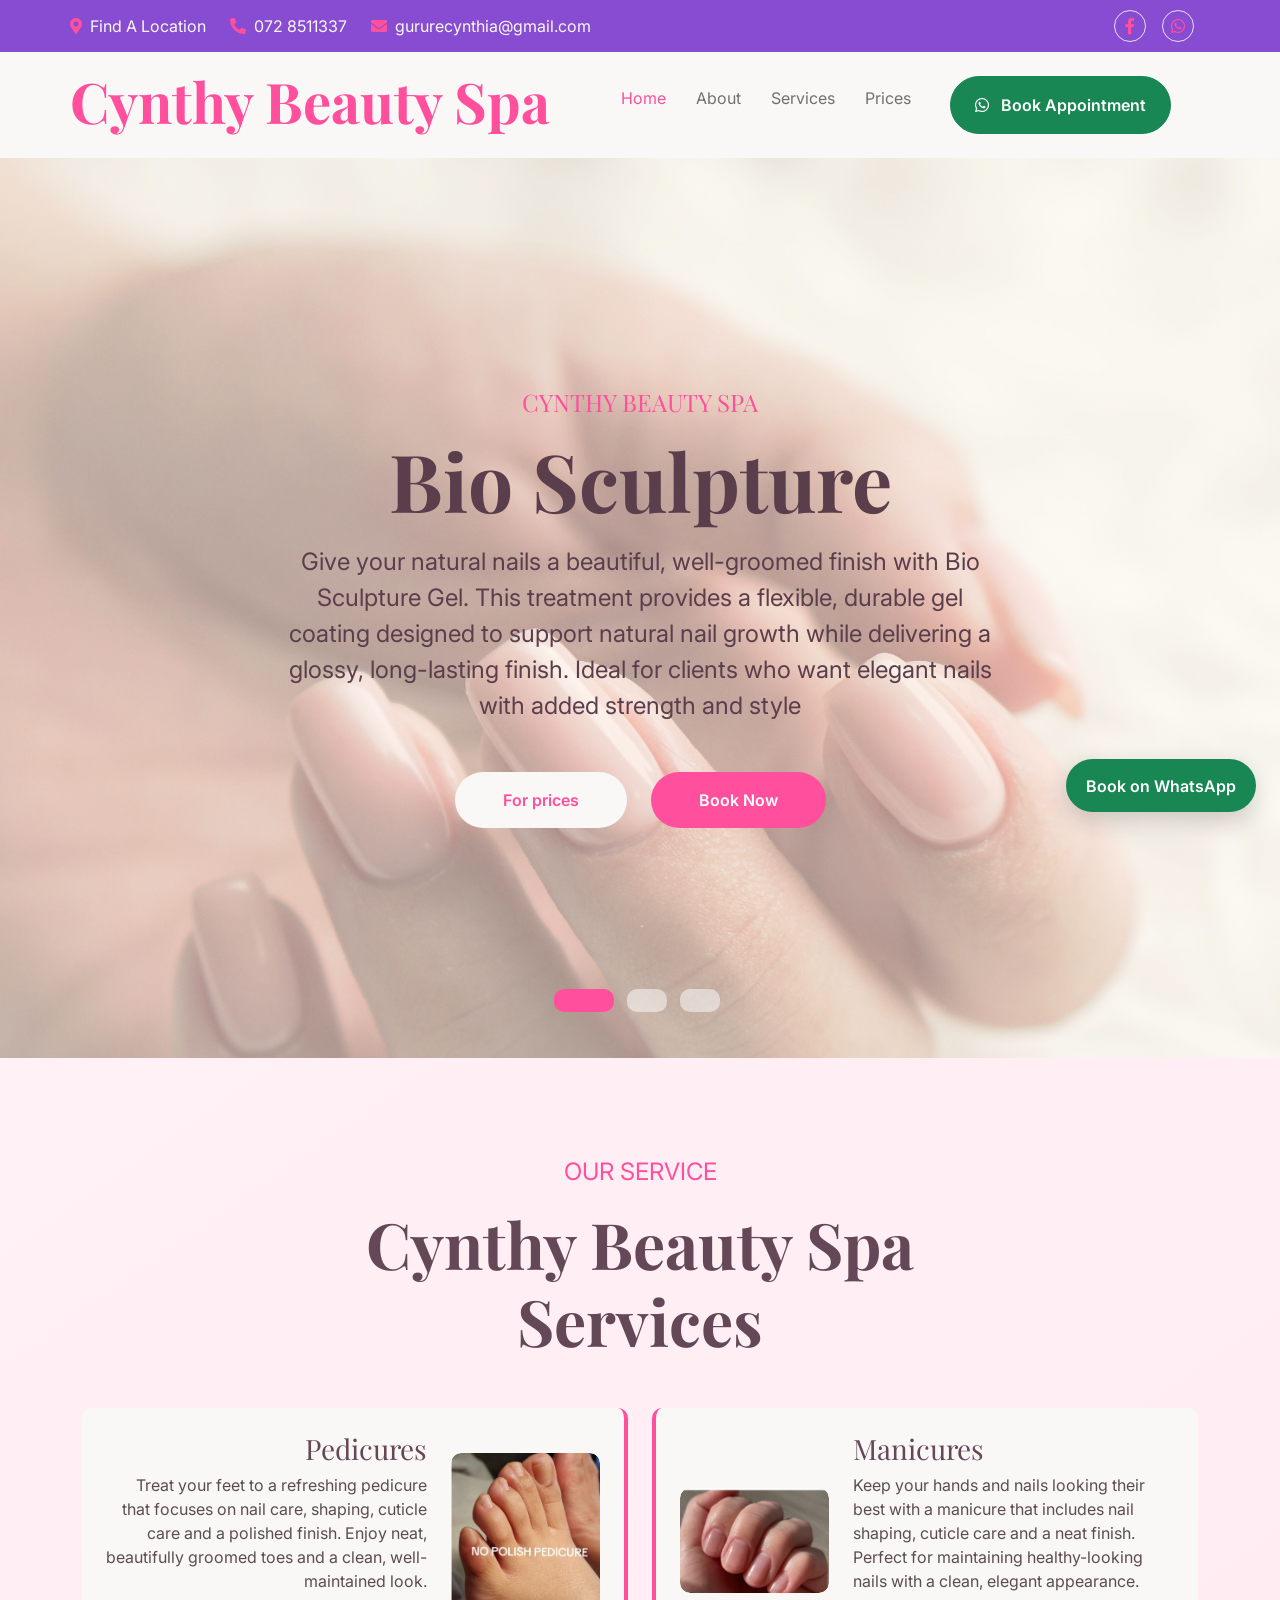
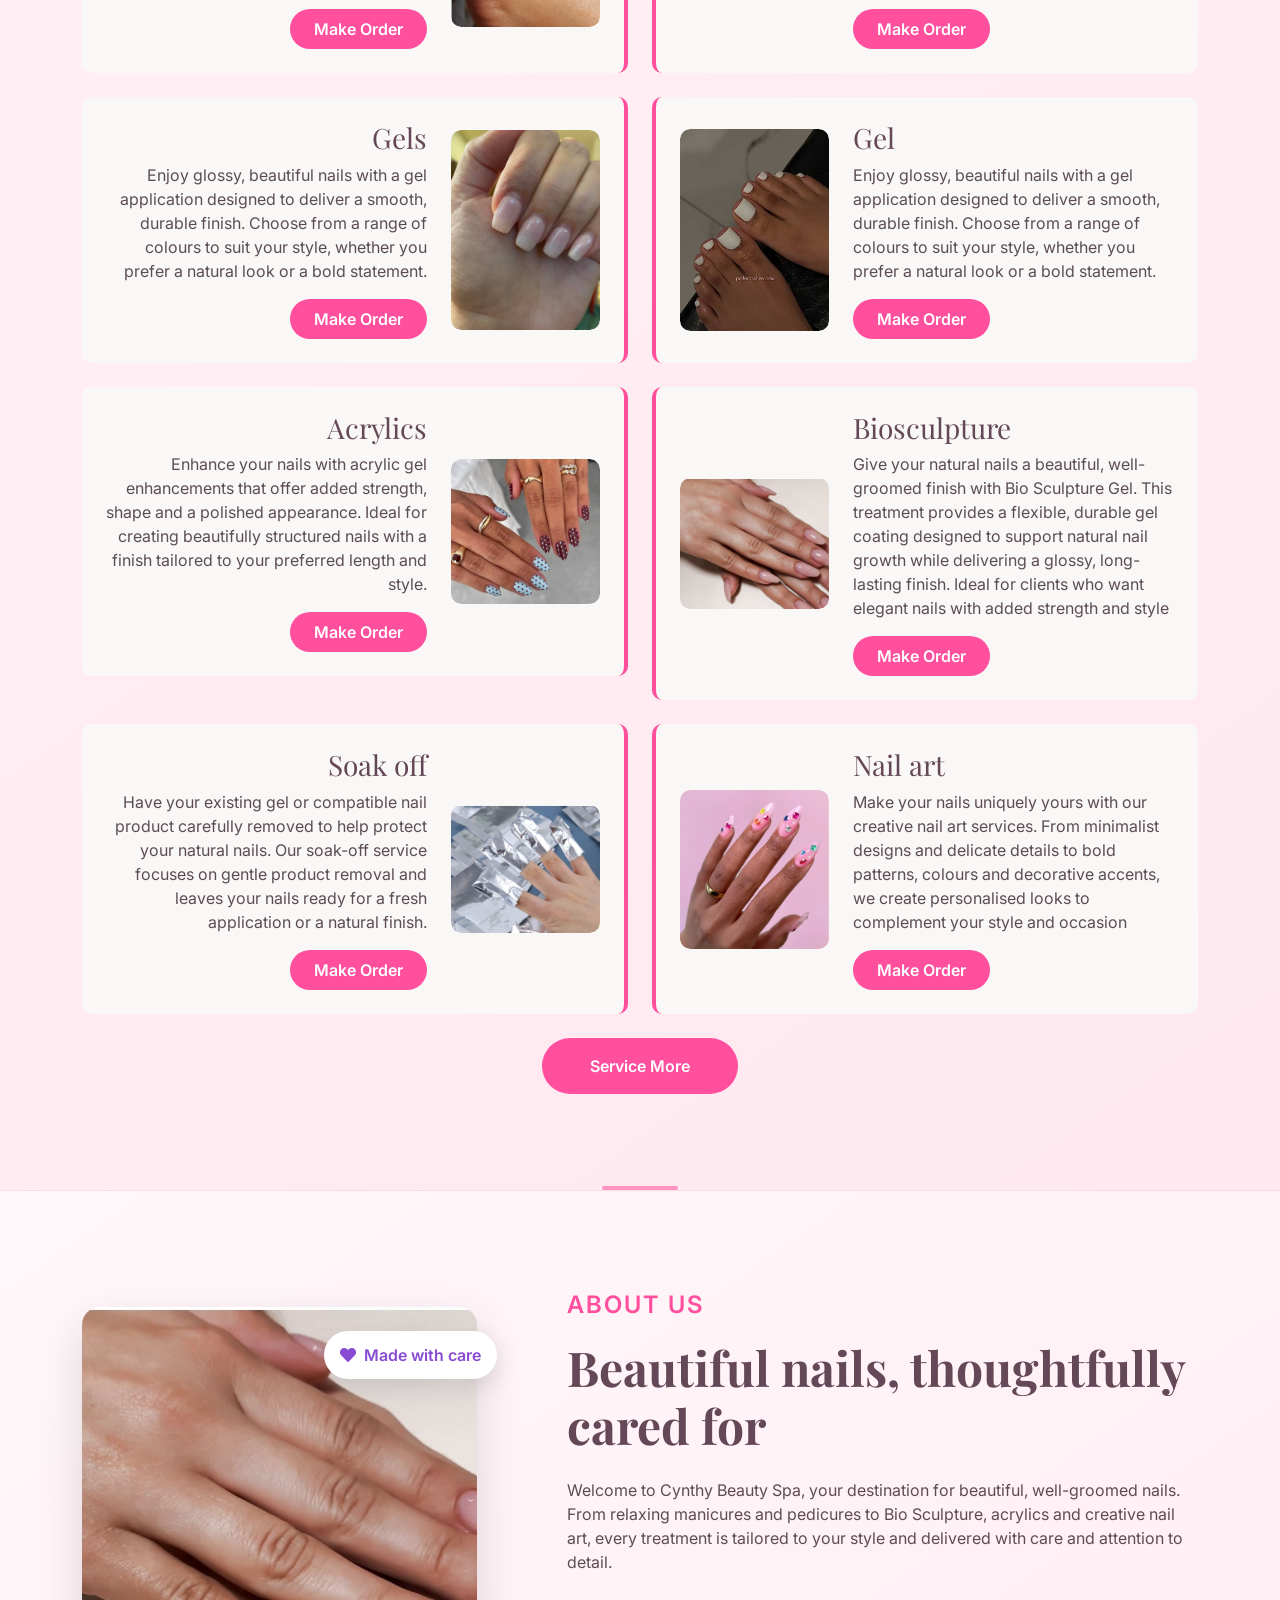
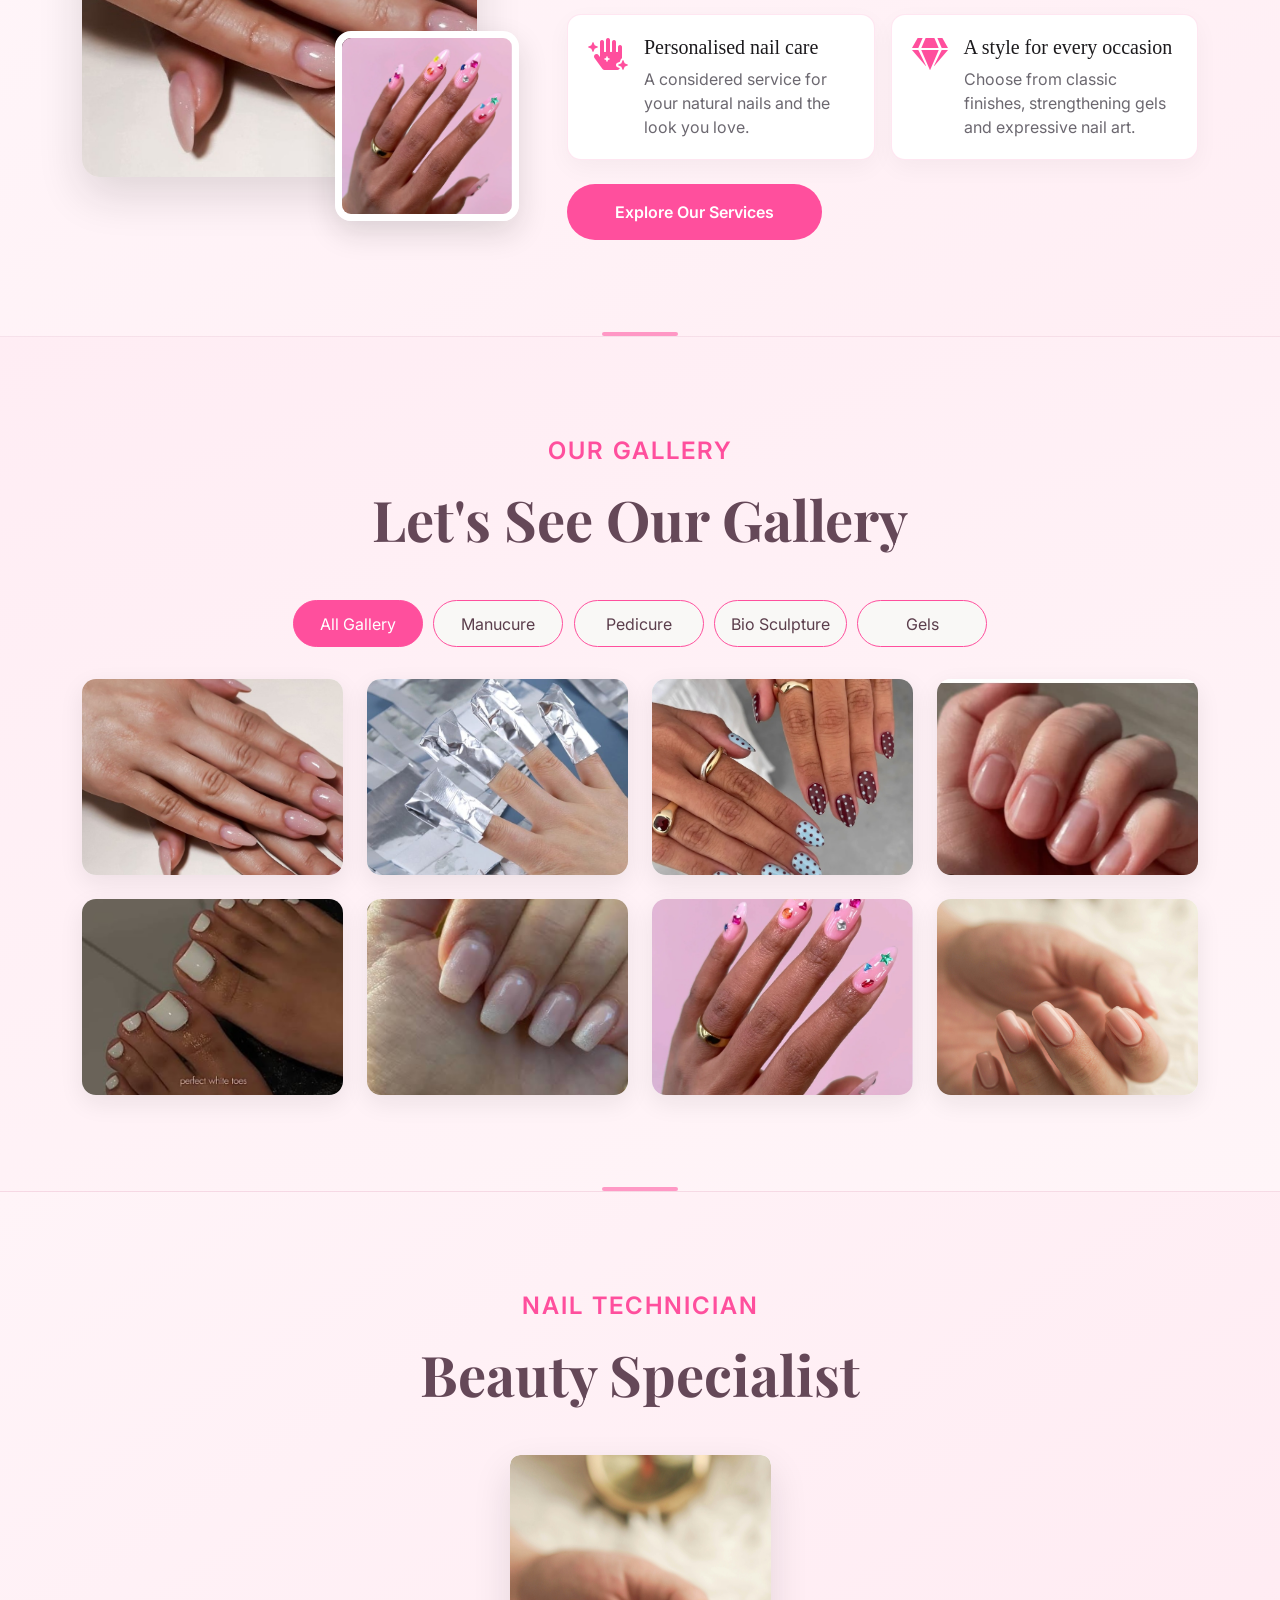
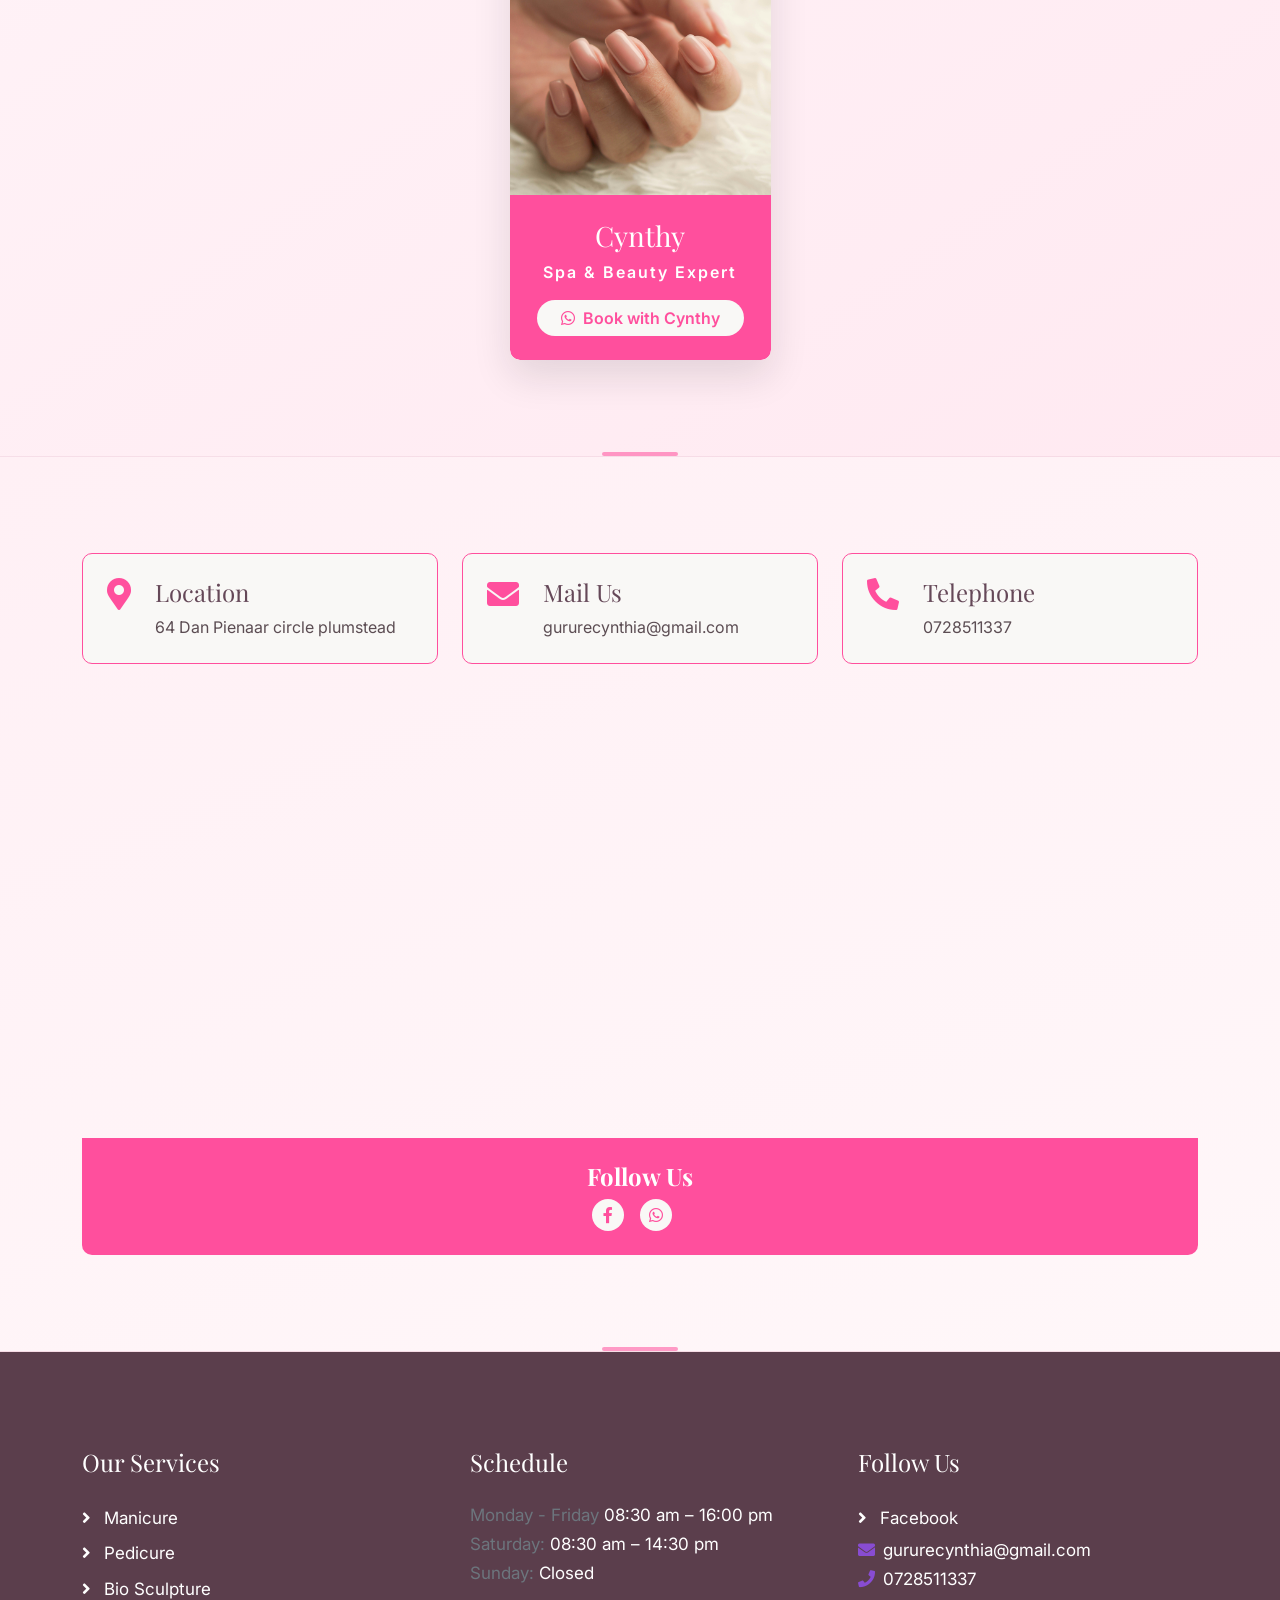
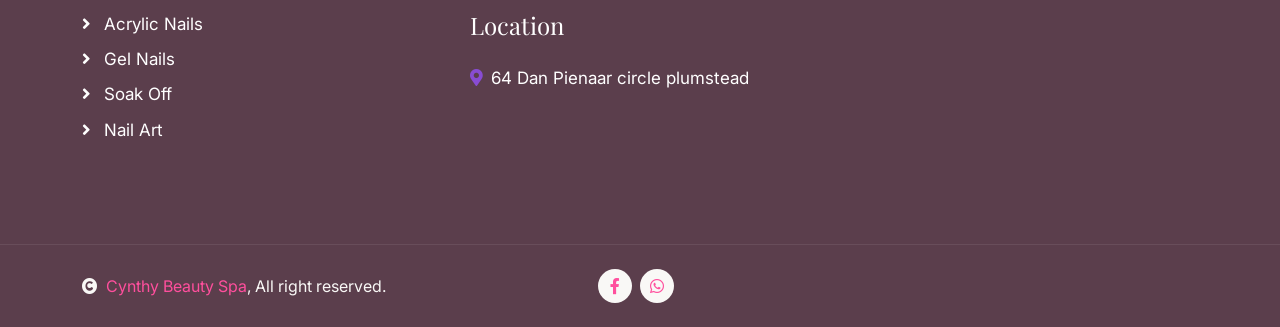
==== index.html @ 49d07175 "Seo for all pages" ====
<!DOCTYPE html>
<html lang="en">

    <head>
        <meta charset="utf-8">
        <title>Nail Salon in Plumstead | Cynthy Beauty Spa</title>
        <meta content="width=device-width, initial-scale=1.0" name="viewport">
        <meta name="keywords" content="nail salon Plumstead, manicures Plumstead, pedicures Plumstead, Bio Sculpture nails, acrylic nails, nail art, Cynthy Beauty Spa">
        <meta name="description" content="Visit Cynthy Beauty Spa in Plumstead for manicures, pedicures, Bio Sculpture, acrylic and gel nails, and nail art. Explore our treatments and book your appointment.">

        <!-- Google Web Fonts -->
        <link rel="preconnect" href="https://fonts.googleapis.com">
        <link rel="preconnect" href="https://fonts.gstatic.com" crossorigin>
        <link href="https://fonts.googleapis.com/css2?family=Inter:wght@400;500;600;700&family=Playfair+Display:wght@400;500;600;700&display=swap" rel="stylesheet">

        <!-- Icon Font Stylesheet -->
        <link rel="stylesheet" href="https://use.fontawesome.com/releases/v5.15.4/css/all.css"/>
        <link href="https://cdn.jsdelivr.net/npm/bootstrap-icons@1.4.1/font/bootstrap-icons.css" rel="stylesheet">

        <!-- Libraries Stylesheet -->
        <link href="lib/animate/animate.min.css" rel="stylesheet">
        <link href="lib/lightbox/css/lightbox.min.css" rel="stylesheet">
        <link href="lib/owlcarousel/assets/owl.carousel.min.css" rel="stylesheet">


        <!-- Customized Bootstrap Stylesheet -->
        <link href="css/bootstrap.min.css" rel="stylesheet">

        <!-- Template Stylesheet -->
        <link href="css/style.css" rel="stylesheet">
    </head>

    <body>

        <!-- Spinner Start -->
        <div id="spinner" class="show w-100 vh-100 bg-white position-fixed translate-middle top-50 start-50  d-flex align-items-center justify-content-center">
            <div class="spinner-grow text-primary" role="status"></div>
        </div>
        <!-- Spinner End -->


        <!-- Navbar start -->
        <div class="container-fluid sticky-top px-0">
            <div class="container-fluid topbar d-none d-lg-block">
                <div class="container px-0">
                    <div class="row align-items-center">
                        <div class="col-lg-8">
                            <div class="d-flex flex-wrap">
                                <a href="#" class="me-4 text-light"><i class="fas fa-map-marker-alt text-primary me-2"></i>Find A Location</a>
                                <a href="#" class="me-4 text-light"><i class="fas fa-phone-alt text-primary me-2"></i>072 8511337</a>
                                <a href="#" class="text-light"><i class="fas fa-envelope text-primary me-2"></i>gururecynthia@gmail.com</a>
                            </div>

                        </div>
                        <div class="col-lg-4">
                            <div class="d-flex align-items-center justify-content-end">
                                <a href="#" class="me-3 btn-square border rounded-circle nav-fill"><i class="fab fa-facebook-f"></i></a>
                                <a aria-label="WhatsApp" rel="noopener noreferrer" target="_blank" href="https://wa.me/27728511337?text=Hello%20Cynthy%20Beauty%20Spa%2C%20I%20would%20like%20to%20book%20an%20appointment." class="me-3 btn-square border rounded-circle nav-fill"><i class="fab fa-whatsapp"></i></a>


                            </div>
                        </div>
                    </div>
                </div>
            </div>
            <div class="container-fluid bg-light">
                <div class="container px-0">
                    <nav class="navbar navbar-light navbar-expand-xl">
                        <a href="index.html" class="navbar-brand">
                            <h1 class="text-primary display-4">Cynthy Beauty Spa</h1>
                        </a>
                        <button class="navbar-toggler py-2 px-3" type="button" data-bs-toggle="collapse" data-bs-target="#navbarCollapse">
                            <span class="fa fa-bars text-primary"></span>
                        </button>
                        <div class="collapse navbar-collapse bg-light py-3" id="navbarCollapse">
                            <div class="navbar-nav mx-auto border-top">
                                <a href="index.html" class="nav-item nav-link active">Home</a>
                                <a href="about.html" class="nav-item nav-link">About</a>
                                <a href="service.html#services" class="nav-item nav-link">Services</a>
                                <a href="price.html#price-list" class="nav-item nav-link">Prices</a>
                                <!--<div class="nav-item dropdown">
                                    <a href="#" class="nav-link dropdown-toggle" data-bs-toggle="dropdown">Pages</a>
                                    <div class="dropdown-menu m-0 bg-secondary rounded-0">
                                        <a href="team.html" class="dropdown-item">Team</a>
                                        <a href="testimonial.html" class="dropdown-item">Testimonial</a>
                                        <a href="gallery.html" class="dropdown-item">Gallery</a>
                                        <a href="appointment.html" class="dropdown-item">Appointment</a>
                                        <a href="404.html" class="dropdown-item">404 page</a>
                                    </div>-->

                            <div class="d-flex align-items-center flex-nowrap pt-xl-0">
                                <a href="https://wa.me/27728511337?text=Hello%20Cynthy%20Beauty%20Spa%2C%20I%20would%20like%20to%20book%20an%20appointment."
                                    target="_blank"
                                    rel="noopener noreferrer"
                                    class="btn btn-success rounded-pill py-3 px-4 ms-4">
                                    <i class="fab fa-whatsapp me-2"></i> Book Appointment
                                    </a>
                            </div>
                        </div>
                    </nav>
                </div>
            </div>
        </div>
        <!-- Navbar End -->


        <!-- Modal Search Start -->
        <div class="modal fade" id="searchModal" tabindex="-1" aria-labelledby="exampleModalLabel" aria-hidden="true">
            <div class="modal-dialog modal-fullscreen">
                <div class="modal-content rounded-0">
                    <div class="modal-header">
                        <h4 class="modal-title mb-0" id="exampleModalLabel">Search by keyword</h4>
                        <button type="button" class="btn-close" data-bs-dismiss="modal" aria-label="Close"></button>
                    </div>
                    <div class="modal-body d-flex align-items-center">
                        <div class="input-group w-75 mx-auto d-flex">
                            <input type="search" class="form-control p-3" placeholder="keywords" aria-describedby="search-icon-1">
                            <span id="search-icon-1" class="input-group-text p-3"><i class="fa fa-search"></i></span>
                        </div>
                    </div>
                </div>
            </div>
        </div>
        <!-- Modal Search End -->



        <!-- Carousel Start -->
        <div class="container-fluid carousel-header px-0">
            <div id="carouselId" class="carousel slide" data-bs-ride="carousel">
                <ol class="carousel-indicators">
                    <li data-bs-target="#carouselId" data-bs-slide-to="0" class="active"></li>
                    <li data-bs-target="#carouselId" data-bs-slide-to="1"></li>
                    <li data-bs-target="#carouselId" data-bs-slide-to="2"></li>
                </ol>
                <div class="carousel-inner" role="listbox">
                    <div class="carousel-item active">
                        <img src="img\Bio.jpg" class="img-fluid" alt="Image">
                        <div class="carousel-caption">
                            <div class="p-3" style="max-width: 900px;">
                                <h4 class="text-primary text-uppercase mb-3">Cynthy Beauty Spa</h4>
                                <h1 class="display-1 text-capitalize text-dark mb-3">Bio Sculpture</h1>
                                <p class="mx-md-5 fs-4 px-4 mb-5 text-dark">Give your natural nails a beautiful, well-groomed finish with
                                            Bio Sculpture Gel. This treatment provides a flexible,
                                            durable gel coating designed to support natural nail growth
                                            while delivering a glossy, long-lasting finish. Ideal for
                                            clients who want elegant nails with added strength and style</p>
                                <div class="d-flex align-items-center justify-content-center">
                                    <a class="btn btn-light btn-light-outline-0 rounded-pill py-3 px-5 me-4" href="price.html#price-list">For prices</a>
                                    <a rel="noopener noreferrer" target="_blank" class="btn btn-primary btn-primary-outline-0 rounded-pill py-3 px-5" href="https://wa.me/27728511337?text=Hello%20Cynthy%20Beauty%20Spa%2C%20I%20would%20like%20to%20book%20an%20appointment.">Book Now</a>
                                </div>
                            </div>
                        </div>
                    </div>
                    <div class="carousel-item">
                        <img src="img\Nail a.jpg" class="img-fluid" alt="Image">
                        <div class="carousel-caption">
                            <div class="p-3" style="max-width: 900px;">
                                <h4 class="text-primary text-uppercase mb-3" style="letter-spacing: 3px;">Cynthy Beauty Spa</h4>
                                <h1 class="display-1 text-capitalize text-dark mb-3">Manicure</h1>
                                <p class="mx-md-5 fs-4 px-5 mb-5 text-dark">Keep your hands and nails looking their best with a manicure
                                            that includes nail shaping, cuticle care and a neat finish.
                                            Perfect for maintaining healthy-looking nails with a clean,
                                            elegant appearance.</p>
                                <div class="d-flex align-items-center justify-content-center">
                                    <a class="btn btn-light btn-light-outline-0 rounded-pill py-3 px-5 me-4" href="price.html#price-list">For prices</a>
                                    <a rel="noopener noreferrer" target="_blank" class="btn btn-primary btn-primary-outline-0 rounded-pill py-3 px-5" href="https://wa.me/27728511337?text=Hello%20Cynthy%20Beauty%20Spa%2C%20I%20would%20like%20to%20book%20an%20appointment.">Book Now</a>
                                </div>
                            </div>
                        </div>
                    </div>
                    <div class="carousel-item">
                        <img src="img\pedicure a.jpg" class="img-fluid" alt="Image">
                        <div class="carousel-caption">
                            <div class="p-3" style="max-width: 900px;">
                                <h4 class="text-primary text-uppercase mb-3" style="letter-spacing: 3px;">Cynthy Beauty Spa</h4>
                                <h1 class="display-1 text-capitalize text-dark">Pedicure</h1>
                                <p class="mx-md-5 fs-4 px-5 mb-5 text-dark">Treat your feet to a refreshing pedicure that focuses on nail
                                                care, shaping, cuticle care and a polished finish. Enjoy neat,
                                                beautifully groomed toes and a clean, well-maintained look.</p>
                                <div class="d-flex align-items-center justify-content-center">
                                    <a class="btn btn-light btn-light-outline-0 rounded-pill py-3 px-5 me-4" href="price.html#price-list">For prices</a>
                                    <a rel="noopener noreferrer" target="_blank" class="btn btn-primary btn-primary-outline-0 rounded-pill py-3 px-5" href="https://wa.me/27728511337?text=Hello%20Cynthy%20Beauty%20Spa%2C%20I%20would%20like%20to%20book%20an%20appointment.">Book Now</a>
                                </div>
                            </div>
                        </div>
                    </div>
qa
                </div>
                <button class="carousel-control-prev" type="button" data-bs-target="#carouselId" data-bs-slide="prev">
                    <span class="carousel-control-prev-icon" aria-hidden="true"></span>
                    <span class="visually-hidden">Previous</span>
                </button>
                <button class="carousel-control-next" type="button" data-bs-target="#carouselId" data-bs-slide="next">
                    <span class="carousel-control-next-icon" aria-hidden="true"></span>
                    <span class="visually-hidden">Next</span>
                </button>
            </div>
        </div>
        <!-- Carousel End -->


        <!-- Services Start -->
        <div class="container-fluid services home-services-section py-5">
            <div class="container py-5">
                <div class="mx-auto text-center mb-5" style="max-width: 800px;">
                    <p class="fs-4 text-uppercase text-center text-primary">Our Service</p>
                    <h1 class="display-3">Cynthy Beauty Spa Services</h1>
                </div>
                <div class="row g-4">
                    <div class="col-lg-6">
                        <div class="services-item bg-light border-4 border-end border-primary rounded p-4">
                            <div class="row align-items-center">
                                <div class="col-8">
                                    <div class="services-content text-end">
                                        <h3>Pedicures</h3>
                                        <p>    Treat your feet to a refreshing pedicure that focuses on nail
                                                care, shaping, cuticle care and a polished finish. Enjoy neat,
                                                beautifully groomed toes and a clean, well-maintained look.</p>
                                        <a href="price.html#price-list" class="btn btn-primary btn-primary-outline-0 rounded-pill py-2 px-4">Make Order</a>
                                    </div>
                                </div>
                                <div class="col-4">
                                    <div class="services-img d-flex align-items-center justify-content-center rounded">
                                        <img src="img/pedicure.jpeg" class="img-fluid rounded" alt="">
                                    </div>
                                </div>
                            </div>
                        </div>
                    </div>
                    <div class="col-lg-6">
                        <div class="services-item bg-light border-4 border-start border-primary rounded p-4">
                            <div class="row align-items-center">
                                <div class="col-4">
                                    <div class="services-img d-flex align-items-center justify-content-center rounded">
                                        <img src="img/manicurecynthy.jpeg" class="img-fluid rounded" alt="">
                                    </div>
                                </div>
                                <div class="col-8">
                                    <div class="services-content text-start">
                                        <h3>Manicures</h3>
                                        <p> Keep your hands and nails looking their best with a manicure
                                            that includes nail shaping, cuticle care and a neat finish.
                                            Perfect for maintaining healthy-looking nails with a clean,
                                            elegant appearance.</p>
                                        <a href="price.html#price-list" class="btn btn-primary btn-primary-outline-0 rounded-pill py-2 px-4">Make Order</a>
                                    </div>
                                </div>
                            </div>
                        </div>
                    </div>
                    <div class="col-lg-6">
                        <div class="services-item bg-light border-4 border-end border-primary rounded p-4">
                            <div class="row align-items-center">
                                <div class="col-8">
                                    <div class="services-content text-end">
                                        <h3>Gels</h3>
                                        <p>    Enjoy glossy, beautiful nails with a gel application designed
                                                to deliver a smooth, durable finish. Choose from a range of
                                                colours to suit your style, whether you prefer a natural look
                                                or a bold statement.</p>
                                        <a href="price.html#price-list" class="btn btn-primary btn-primary-outline-0 rounded-pill py-2 px-4">Make Order</a>
                                    </div>
                                </div>
                                <div class="col-4">
                                    <div class="services-img d-flex align-items-center justify-content-center rounded">
                                        <img src="img\Fill Acrylics.jpeg" class="img-fluid rounded" alt="">
                                    </div>
                                </div>
                            </div>
                        </div>
                    </div>
                    <div class="col-lg-6">
                        <div class="services-item bg-light border-4 border-start border-primary rounded p-4">
                            <div class="row align-items-center">
                                <div class="col-4">
                                    <div class="services-img d-flex align-items-center justify-content-center rounded">
                                        <img src="img\Gel toes.jpeg" class="img-fluid rounded" alt="">
                                    </div>
                                </div>
                                <div class="col-8">
                                    <div class="services-content text-start">
                                        <h3>Gel</h3>
                                        <p>  Enjoy glossy, beautiful nails with a gel application designed
                                            to deliver a smooth, durable finish. Choose from a range of
                                            colours to suit your style, whether you prefer a natural look
                                            or a bold statement.</p>
                                        <a href="price.html#price-list" class="btn btn-primary btn-primary-outline-0 rounded-pill py-2 px-4">Make Order</a>
                                    </div>
                                </div>
                            </div>
                        </div>
                    </div>
                    <div class="col-lg-6">
                        <div class="services-item bg-light border-4 border-end border-primary rounded p-4">
                            <div class="row align-items-center">
                                <div class="col-8">
                                    <div class="services-content text-end">
                                        <h3>Acrylics</h3>
                                        <p>Enhance your nails with acrylic gel enhancements that offer
                                            added strength, shape and a polished appearance. Ideal for
                                            creating beautifully structured nails with a finish tailored
                                            to your preferred length and style.</p>
                                        <a href="price.html#price-list" class="btn btn-primary btn-primary-outline-0 rounded-pill py-2 px-4">Make Order</a>
                                    </div>
                                </div>
                                <div class="col-4">
                                    <div class="services-img d-flex align-items-center justify-content-center rounded">
                                        <img src="img/Acrylics.jpeg" class="img-fluid rounded" alt="">
                                    </div>
                                </div>
                            </div>
                        </div>
                    </div>
                    <div class="col-lg-6">
                        <div class="services-item bg-light border-4 border-start border-primary rounded p-4">
                            <div class="row align-items-center">
                                <div class="col-4">
                                    <div class="services-img d-flex align-items-center justify-content-center rounded">
                                        <img src="img/Bio Scupture.jpeg" class="img-fluid rounded" alt="">
                                    </div>
                                </div>
                                <div class="col-8">
                                    <div class="services-content text-start">
                                        <h3>Biosculpture</h3>
                                        <p> Give your natural nails a beautiful, well-groomed finish with
                                            Bio Sculpture Gel. This treatment provides a flexible,
                                            durable gel coating designed to support natural nail growth
                                            while delivering a glossy, long-lasting finish. Ideal for
                                            clients who want elegant nails with added strength and style </p>
                                        <a href="price.html#price-list" class="btn btn-primary btn-primary-outline-0 rounded-pill py-2 px-4">Make Order</a>
                                    </div>
                                </div>
                            </div>
                        </div>
                    </div>
                    <div class="col-lg-6">
                        <div class="services-item bg-light border-4 border-end border-primary rounded p-4">
                            <div class="row align-items-center">
                                <div class="col-8">
                                    <div class="services-content text-end">
                                        <h3>Soak off</h3>
                                        <p> Have your existing gel or compatible nail product carefully
                                            removed to help protect your natural nails. Our soak-off
                                            service focuses on gentle product removal and leaves your
                                            nails ready for a fresh application or a natural finish.</p>
                                        <a href="price.html#price-list" class="btn btn-primary btn-primary-outline-0 rounded-pill py-2 px-4">Make Order</a>
                                    </div>
                                </div>
                                <div class="col-4">
                                    <div class="services-img d-flex align-items-center justify-content-center rounded">
                                        <img src="img\SoakOffCynthy.jpeg" class="img-fluid rounded" alt="">
                                    </div>
                                </div>
                            </div>
                        </div>
                    </div>
                    <div class="col-lg-6">
                        <div class="services-item bg-light border-4 border-start border-primary rounded p-4">
                            <div class="row align-items-center">
                                <div class="col-4">
                                    <div class="services-img d-flex align-items-center justify-content-center rounded">
                                        <img src="img\nailArt Cynthy.jpeg" class="img-fluid rounded" alt="">
                                    </div>
                                </div>
                                <div class="col-8">
                                    <div class="services-content text-start">
                                        <h3>Nail art</h3>
                                        <p>    Make your nails uniquely yours with our creative nail art
                                                services. From minimalist designs and delicate details to
                                                bold patterns, colours and decorative accents, we create
                                                personalised looks to complement your style and occasion</p>
                                        <a href="price.html#price-list" class="btn btn-primary btn-primary-outline-0 rounded-pill py-2 px-4">Make Order</a>
                                    </div>
                                </div>
                            </div>
                        </div>
                    </div>
                    <div class="col-12">
                        <div class="services-btn text-center">
                            <a href="price.html#price-list" class="btn btn-primary btn-primary-outline-0 rounded-pill py-3 px-5">Service More</a>
                        </div>
                    </div>
                </div>
            </div>
        </div>
        <!-- Services End -->


        <!-- About Start -->
        <div class="container-fluid about home-about-section py-5">
            <div class="container py-5">
                <div class="row g-5 align-items-center">
                    <div class="col-lg-5">
                        <div class="home-about-visual">
                            <img src="img/Bio%20Scupture.jpeg" class="img-fluid home-about-main" alt="Soft pink Bio Sculpture manicure">
                            <img src="img/nailArt%20Cynthy.jpeg" class="img-fluid home-about-detail" alt="Colorful nail art by Cynthy Beauty Spa">
                            <div class="home-about-badge"><i class="fas fa-heart me-2" aria-hidden="true"></i>Made with care</div>
                        </div>
                    </div>
                    <div class="col-lg-7 home-about-copy">
                        <p class="fs-4 text-uppercase text-primary">About Us</p>
                        <h2 class="display-5 mb-4">Beautiful nails, thoughtfully cared for</h2>
                        <p class="mb-4">Welcome to Cynthy Beauty Spa, your destination for beautiful, well-groomed nails. From relaxing manicures and pedicures to Bio Sculpture, acrylics and creative nail art, every treatment is tailored to your style and delivered with care and attention to detail.</p>
                        <div class="row g-3 home-about-features">
                            <div class="col-md-6">
                                <div class="home-about-feature d-flex align-items-start h-100">
                                    <i class="fas fa-hand-sparkles fa-2x text-primary" aria-hidden="true"></i>
                                    <div class="ms-3">
                                        <h3 class="h5 mb-2">Personalised nail care</h3>
                                        <p class="mb-0">A considered service for your natural nails and the look you love.</p>
                                    </div>
                                </div>
                            </div>
                            <div class="col-md-6">
                                <div class="home-about-feature d-flex align-items-start h-100">
                                    <i class="fas fa-gem fa-2x text-primary" aria-hidden="true"></i>
                                    <div class="ms-3">
                                        <h3 class="h5 mb-2">A style for every occasion</h3>
                                        <p class="mb-0">Choose from classic finishes, strengthening gels and expressive nail art.</p>
                                    </div>
                                </div>
                            </div>
                        </div>
                        <a href="price.html#price-list" class="btn btn-primary btn-primary-outline-0 rounded-pill py-3 px-5 mt-4">Explore Our Services</a>
                    </div> 
                </div>
            </div>
        </div>
        <!-- About End -->


        <!-- Appointment Start -->
        <!--<div class="container-fluid appointment py-5">
            <div class="container py-5">
                <div class="row g-5 align-items-center">
                    <div class="col-lg-6">
                        <div class="appointment-form p-5">
                            <p class="fs-4 text-uppercase text-primary">Get In Touch</p>
                            <h1 class="display-4 mb-4 text-white">Get Appointment</h1>
                            <form>
                                <div class="row gy-3 gx-4">
                                    <div class="col-lg-6">
                                        <input type="text" class="form-control py-3 border-white bg-transparent text-white" placeholder="First Name">
                                    </div>
                                    <div class="col-lg-6">
                                        <input type="email" class="form-control py-3 border-white bg-transparent text-white" placeholder="Email">
                                    </div>
                                    <div class="col-lg-6">
                                        <select class="form-select py-3 border-white bg-transparent" aria-label="Default select example">
                                            <option selected>Open this select menu</option>
                                            <option value="1">One</option>
                                            <option value="2">Two</option>
                                            <option value="3">Three</option>
                                        </select>
                                    </div>
                                    <div class="col-lg-6">
                                        <input type="date" class="form-control py-3 border-white bg-transparent">
                                    </div>
                                    <div class="col-lg-12">
                                        <textarea class="form-control border-white bg-transparent text-white" name="text" id="area-text" cols="30" rows="5" placeholder="Write Comments"></textarea>
                                    </div>
                                    <div class="col-lg-12">
                                        <button type="button" class="btn btn-primary btn-primary-outline-0 w-100 py-3 px-5">SUBMIT NOW</button>
                                    </div>
                                </div>
                            </form>
                        </div>
                    </div>
                    <div class="col-lg-6">
                        <div class="appointment-time p-5">
                            <h1 class="display-5 mb-4">Opening Hours</h1>
                            <div class="d-flex justify-content-between fs-5 text-white">
                                <p>Saturday:</p>
                                <p>09:00 am – 10:00 pm</p>
                            </div>
                            <div class="d-flex justify-content-between fs-5 text-white">
                                <p>Sunday:</p>
                                <p>09:00 am – 10:00 pm</p>
                            </div>
                            <div class="d-flex justify-content-between fs-5 text-white">
                                <p>Monday:</p>
                                <p>09:00 am – 10:00 pm</p>
                            </div>
                            <div class="d-flex justify-content-between fs-5 text-white">
                                <p>Tuesday:</p>
                                <p>09:00 am – 10:00 pm</p>
                            </div>
                            <div class="d-flex justify-content-between fs-5 text-white">
                                <p>Wednes:</p>
                                <p>09:00 am – 08:00 pm</p>
                            </div>
                            <div class="d-flex justify-content-between fs-5 text-white mb-4">
                                <p>Thursday:</p>
                                <p>09:00 am – 05:00 pm</p>
                            </div>
                            <div class="d-flex justify-content-between fs-5 text-white mb-4">
                                <p>Friday:</p>
                                <p>CLOSED</p>
                            </div>
                            <p class="text-dark">Check out seasonal discounts for best offers.</p>
                        </div>
                    </div>
                </div>
            </div>

        </div>-->
        <!-- Appointment End -->


        <!-- Gallery Start -->
        <div class="container-fluid gallery home-gallery py-5">
            <div class="container py-5">
                <div class="text-center mx-auto mb-5" style="max-width: 800px;">
                    <p class="fs-4 text-uppercase text-primary">Our Gallery</p>
                    <h1 class="display-4 mb-4">Let's See Our Gallery</h1>
                </div>
                <div class="tab-class text-center">
                    <ul class="nav nav-pills d-inline-flex justify-content-center mb-5">
                        <li class="nav-item">
                            <a class="d-flex mx-3 py-2 border border-primary bg-light rounded-pill active" data-bs-toggle="pill" href="#tab-1">
                                <span class="text-dark" style="width: 150px;">All Gallery</span>
                            </a>
                        </li>
                        <li class="nav-item">
                            <a class="d-flex py-2 mx-3 border border-primary bg-light rounded-pill" data-bs-toggle="pill" href="#tab-2">
                                <span class="text-dark" style="width: 150px;">Manucure</span>
                            </a>
                        </li>
                        <li class="nav-item">
                            <a class="d-flex mx-3 py-2 border border-primary bg-light rounded-pill" data-bs-toggle="pill" href="#tab-3">
                                <span class="text-dark" style="width: 150px;">Pedicure</span>
                            </a>
                        </li>
                        <li class="nav-item">
                            <a class="d-flex mx-3 py-2 border border-primary bg-light rounded-pill" data-bs-toggle="pill" href="#tab-4">
                                <span class="text-dark" style="width: 150px;">Bio Sculpture</span>
                            </a>
                        </li>
                        <li class="nav-item">
                            <a class="d-flex mx-3 py-2 border border-primary bg-light rounded-pill" data-bs-toggle="pill" href="#tab-5">
                                <span class="text-dark" style="width: 150px;">Gels</span>
                            </a>
                        </li>
                    </ul>
                    <div class="tab-content">
                        <div id="tab-1" class="tab-pane fade show p-0 active">
                            <div class="row g-4">
                                <div class="col-lg-12">
                                    <div class="row g-4">
                                        <div class="col-6 col-md-4 col-lg-3">
                                            <div class="gallery-img">
                                                <img class="img-fluid rounded w-100" src="img/Bio%20Scupture.jpeg" alt="">
                                                <div class="gallery-overlay p-4">
                                                    <h4 class="text-secondary">Bio Sculpture</h4>
                                                </div>
                                                <div class="search-icon">
                                                    <a href="img/Bio%20Scupture.jpeg" data-lightbox="Gallery-1" class="my-auto"><i class="fas fa-search-plus btn-primary btn-primary-outline-0 rounded-circle p-3"></i></a>
                                                </div>
                                            </div>
                                        </div>
                                        <div class="col-6 col-md-4 col-lg-3">
                                            <div class="gallery-img">
                                                <img class="img-fluid rounded w-100" src="img/SoakOffCynthy.jpeg" alt="">
                                                <div class="gallery-overlay p-4">
                                                    <h4 class="text-secondary">Soak Off</h4>
                                                </div>
                                                <div class="search-icon">
                                                    <a href="img/SoakOffCynthy.jpeg" data-lightbox="Gallery-2" class="my-auto"><i class="fas fa-search-plus btn-primary btn-primary-outline-0 rounded-circle p-3"></i></a>
                                                </div>
                                            </div>
                                        </div>
                                        <div class="col-6 col-md-4 col-lg-3">
                                            <div class="gallery-img">
                                                <img class="img-fluid rounded w-100" src="img/Acrylics.jpeg" alt="">
                                                <div class="gallery-overlay p-4">
                                                    <h4 class="text-secondary">Acrylic Gels</h4>
                                                </div>
                                                <div class="search-icon">
                                                    <a href="img/Acrylics.jpeg" data-lightbox="Gallery-3" class="my-auto"><i class="fas fa-search-plus btn-primary btn-primary-outline-0 rounded-circle p-3"></i></a>
                                                </div>
                                            </div>
                                        </div>
                                        <div class="col-6 col-md-4 col-lg-3">
                                            <div class="gallery-img">
                                                <img class="img-fluid rounded w-100" src="img/manicurecynthy.jpeg" alt="">
                                                <div class="gallery-overlay p-4">
                                                    <h4 class="text-secondary">Soak Off</h4>
                                                </div>
                                                <div class="search-icon">
                                                    <a href="img/manicurecynthy.jpeg" data-lightbox="Gallery-4" class="my-auto"><i class="fas fa-search-plus btn-primary btn-primary-outline-0 rounded-circle p-3"></i></a>
                                                </div>
                                            </div>
                                        </div>
                                        <div class="col-6 col-md-4 col-lg-3">
                                            <div class="gallery-img">
                                                <img class="img-fluid rounded w-100" src="img/Gel%20toes.jpeg" alt="">
                                                <div class="gallery-overlay p-4">
                                                    <h4 class="text-secondary">Gels</h4>
                                                </div>
                                                <div class="search-icon">
                                                    <a href="img/Gel%20toes.jpeg" data-lightbox="Gallery-5" class="my-auto"><i class="fas fa-search-plus btn-primary btn-primary-outline-0 rounded-circle p-3"></i></a>
                                                </div>
                                            </div>
                                        </div>
                                        <div class="col-6 col-md-4 col-lg-3">
                                            <div class="gallery-img">
                                                <img class="img-fluid rounded w-100" src="img/Fill%20Acrylics.jpeg" alt="">
                                                <div class="gallery-overlay p-4">
                                                    <h4 class="text-secondary">Acrylic Gels</h4>
                                                </div>
                                                <div class="search-icon">
                                                    <a href="img/Fill%20Acrylics.jpeg" data-lightbox="Gallery-6" class="my-auto"><i class="fas fa-search-plus btn-primary btn-primary-outline-0 rounded-circle p-3"></i></a>
                                                </div>
                                            </div>
                                        </div>
                                        <div class="col-6 col-md-4 col-lg-3">
                                            <div class="gallery-img">
                                                <img class="img-fluid rounded w-100" src="img/nailArt%20Cynthy.jpeg" alt="">
                                                <div class="gallery-overlay p-4">
                                                    <h4 class="text-secondary">Manicure</h4>
                                                </div>
                                                <div class="search-icon">
                                                    <a href="img/nailArt%20Cynthy.jpeg" data-lightbox="Gallery-7" class="my-auto"><i class="fas fa-search-plus btn-primary btn-primary-outline-0 rounded-circle p-3"></i></a>
                                                </div>
                                            </div>
                                        </div>
                                        <div class="col-6 col-md-4 col-lg-3">
                                            <div class="gallery-img">
                                                <img class="img-fluid rounded w-100" src="img/Bio.jpg" alt="">
                                                <div class="gallery-overlay p-4">
                                                    <h4 class="text-secondary">Bio Sculpture</h4>
                                                </div>
                                                <div class="search-icon">
                                                    <a href="img/Bio.jpg" data-lightbox="Gallery-8" class="my-auto"><i class="fas fa-search-plus btn-primary btn-primary-outline-0 rounded-circle p-3"></i></a>
                                                </div>
                                            </div>
                                        </div>
                                    </div>
                                </div>
                            </div>
                        </div>
                        <div id="tab-2" class="tab-pane fade show p-0">
                            <div class="row g-4">
                                <div class="col-lg-12">
                                    <div class="row g-4">
                                        <div class="col-6 col-md-4 col-lg-3">
                                            <div class="gallery-img">
                                                <img class="img-fluid rounded w-100" src="img/Acrylics.jpeg" alt="">
                                                <div class="gallery-overlay p-4">
                                                    <h4 class="text-secondary">Bio Sculpture</h4>
                                                </div>
                                                <div class="search-icon">
                                                    <a href="img/Acrylics.jpeg" data-lightbox="Gallery-9" class="my-auto"><i class="fas fa-search-plus btn-primary btn-primary-outline-0 rounded-circle p-3"></i></a>
                                                </div>
                                            </div>
                                        </div>
                                        <div class="col-6 col-md-4 col-lg-3">
                                            <div class="gallery-img">
                                                <img class="img-fluid rounded w-100" src="img/pedicure.jpeg" alt="">
                                                <div class="gallery-overlay p-4">
                                                    <h4 class="text-secondary">Bio Sculpture</h4>
                                                </div>
                                                <div class="search-icon">
                                                    <a href="img/pedicure.jpeg" data-lightbox="Gallery-10" class="my-auto"><i class="fas fa-search-plus btn-primary btn-primary-outline-0 rounded-circle p-3"></i></a>
                                                </div>
                                            </div>
                                        </div>
                                        <div class="col-6 col-md-4 col-lg-3">
                                            <div class="gallery-img">
                                                <img class="img-fluid rounded w-100" src="img/Gel%20toes.jpeg" alt="">
                                                <div class="gallery-overlay p-4">
                                                    <h4 class="text-secondary">Bio Sculpture</h4>
                                                </div>
                                                <div class="search-icon">
                                                    <a href="img/Gel%20toes.jpeg" data-lightbox="Gallery-11" class="my-auto"><i class="fas fa-search-plus btn-primary btn-primary-outline-0 rounded-circle p-3"></i></a>
                                                </div>
                                            </div>
                                        </div>
                                        <div class="col-6 col-md-4 col-lg-3">
                                            <div class="gallery-img">
                                                <img class="img-fluid rounded w-100" src="img/Bio%20Scupture.jpeg" alt="">
                                                <div class="gallery-overlay p-4">
                                                    <h4 class="text-secondary">Bio Sculpture</h4>
                                                </div>
                                                <div class="search-icon">
                                                    <a href="img/Bio%20Scupture.jpeg" data-lightbox="Gallery-12" class="my-auto"><i class="fas fa-search-plus btn-primary btn-primary-outline-0 rounded-circle p-3"></i></a>
                                                </div>
                                            </div>
                                        </div>
                                    </div>
                                </div>
                            </div>
                        </div>
                        <div id="tab-3" class="tab-pane fade show p-0">
                            <div class="row g-4">
                                <div class="col-lg-12">
                                    <div class="row g-4">
                                        <div class="col-6 col-md-4 col-lg-3">
                                            <div class="gallery-img">
                                                <img class="img-fluid rounded w-100" src="img/Cynthy4.jpeg" alt="">
                                                <div class="gallery-overlay p-4">
                                                    <h4 class="text-secondary">Bio Sculpture</h4>
                                                </div>
                                                <div class="search-icon">
                                                    <a href="img/Cynthy4.jpeg" data-lightbox="Gallery-13" class="my-auto"><i class="fas fa-search-plus btn-primary btn-primary-outline-0 rounded-circle p-3"></i></a>
                                                </div>
                                            </div>
                                        </div>
                                        <div class="col-6 col-md-4 col-lg-3">
                                            <div class="gallery-img">
                                                <img class="img-fluid rounded w-100" src="img/Nail%20a.jpg" alt="">
                                                <div class="gallery-overlay p-4">
                                                    <h4 class="text-secondary">Bio Sculpture</h4>
                                                </div>
                                                <div class="search-icon">
                                                    <a href="img/Nail%20a.jpg" data-lightbox="Gallery-14" class="my-auto"><i class="fas fa-search-plus btn-primary btn-primary-outline-0 rounded-circle p-3"></i></a>
                                                </div>
                                            </div>
                                        </div>
                                        <div class="col-6 col-md-4 col-lg-3">
                                            <div class="gallery-img">
                                                <img class="img-fluid rounded w-100" src="img/SoakOffCynthy.jpeg" alt="">
                                                <div class="gallery-overlay p-4">
                                                    <h4 class="text-secondary">Bio Sculpture</h4>
                                                </div>
                                                <div class="search-icon">
                                                    <a href="img/SoakOffCynthy.jpeg" data-lightbox="Gallery-15" class="my-auto"><i class="fas fa-search-plus btn-primary btn-primary-outline-0 rounded-circle p-3"></i></a>
                                                </div>
                                            </div>
                                        </div>
                                        <div class="col-6 col-md-4 col-lg-3">
                                            <div class="gallery-img">
                                                <img class="img-fluid rounded w-100" src="img/Fill%20Acrylics.jpeg" alt="">
                                                <div class="gallery-overlay p-4">
                                                    <h4 class="text-secondary">Bio Sculpture</h4>
                                                </div>
                                                <div class="search-icon">
                                                    <a href="img/Fill%20Acrylics.jpeg" data-lightbox="Gallery-16" class="my-auto"><i class="fas fa-search-plus btn-primary btn-primary-outline-0 rounded-circle p-3"></i></a>
                                                </div>
                                            </div>
                                        </div>
                                    </div>
                                </div>
                            </div>
                        </div>
                        <div id="tab-4" class="tab-pane fade show p-0">
                            <div class="row g-4">
                                <div class="col-lg-12">
                                    <div class="row g-4">
                                        <div class="col-6 col-md-4 col-lg-3">
                                            <div class="gallery-img">
                                                <img class="img-fluid rounded w-100" src="img/Cynthy2.jpeg" alt="">
                                                <div class="gallery-overlay p-4">
                                                    <h4 class="text-secondary">Bio Sculpture</h4>
                                                </div>
                                                <div class="search-icon">
                                                    <a href="img/Cynthy2.jpeg" data-lightbox="Gallery-17" class="my-auto"><i class="fas fa-search-plus btn-primary btn-primary-outline-0 rounded-circle p-3"></i></a>
                                                </div>
                                            </div>
                                        </div>
                                        <div class="col-6 col-md-4 col-lg-3">
                                            <div class="gallery-img">
                                                <img class="img-fluid rounded w-100" src="img/SoakOffCynthy.jpeg" alt="">
                                                <div class="gallery-overlay p-4">
                                                    <h4 class="text-secondary">Bio Sculpture</h4>
                                                </div>
                                                <div class="search-icon">
                                                    <a href="img/SoakOffCynthy.jpeg" data-lightbox="Gallery-18" class="my-auto"><i class="fas fa-search-plus btn-primary btn-primary-outline-0 rounded-circle p-3"></i></a>
                                                </div>
                                            </div>
                                        </div>
                                        <div class="col-6 col-md-4 col-lg-3">
                                            <div class="gallery-img">
                                                <img class="img-fluid rounded w-100" src="img/Acrylics.jpeg" alt="">
                                                <div class="gallery-overlay p-4">
                                                    <h4 class="text-secondary">Bio Sculpture</h4>
                                                </div>
                                                <div class="search-icon">
                                                    <a href="img/Acrylics.jpeg" data-lightbox="Gallery-19" class="my-auto"><i class="fas fa-search-plus btn-primary btn-primary-outline-0 rounded-circle p-3"></i></a>
                                                </div>
                                            </div>
                                        </div>
                                        <div class="col-6 col-md-4 col-lg-3">
                                            <div class="gallery-img">
                                                <img class="img-fluid rounded w-100" src="img/nailArt%20Cynthy.jpeg" alt="">
                                                <div class="gallery-overlay p-4">
                                                    <h4 class="text-secondary">Bio Sculpture</h4>
                                                </div>
                                                <div class="search-icon">
                                                    <a href="img/nailArt%20Cynthy.jpeg" data-lightbox="Gallery-20" class="my-auto"><i class="fas fa-search-plus btn-primary btn-primary-outline-0 rounded-circle p-3"></i></a>
                                                </div>
                                            </div>
                                        </div>
                                    </div>
                                </div>
                            </div>
                        </div>
                        <div id="tab-5" class="tab-pane fade show p-0">
                            <div class="row g-4">
                                <div class="col-lg-12">
                                    <div class="row g-4">
                                        <div class="col-6 col-md-4 col-lg-3">
                                            <div class="gallery-img">
                                                <img class="img-fluid rounded w-100" src="img/manicurecynthy.jpeg" alt="">
                                                <div class="gallery-overlay p-4">
                                                    <h4 class="text-secondary">Gels</h4>
                                                </div>
                                                <div class="search-icon">
                                                    <a href="img/manicurecynthy.jpeg" data-lightbox="Gallery-21" class="my-auto"><i class="fas fa-search-plus btn-primary btn-primary-outline-0 rounded-circle p-3"></i></a>
                                                </div>
                                            </div>
                                        </div>
                                        <div class="col-6 col-md-4 col-lg-3">
                                            <div class="gallery-img">
                                                <img class="img-fluid rounded w-100" src="img/Fill%20Acrylics.jpeg" alt="">
                                                <div class="gallery-overlay p-4">
                                                    <h4 class="text-secondary">Bio Sculpture</h4>
                                                </div>
                                                <div class="search-icon">
                                                    <a href="img/Fill%20Acrylics.jpeg" data-lightbox="Gallery-22" class="my-auto"><i class="fas fa-search-plus btn-primary btn-primary-outline-0 rounded-circle p-3"></i></a>
                                                </div>
                                            </div>
                                        </div>
                                        <div class="col-6 col-md-4 col-lg-3">
                                            <div class="gallery-img">
                                                <img class="img-fluid rounded w-100" src="img/Bio.jpg" alt="">
                                                <div class="gallery-overlay p-4">
                                                    <h4 class="text-secondary">Pedicure</h4>
                                                </div>
                                                <div class="search-icon">
                                                    <a href="img/Bio.jpg" data-lightbox="Gallery-23" class="my-auto"><i class="fas fa-search-plus btn-primary btn-primary-outline-0 rounded-circle p-3"></i></a>
                                                </div>
                                            </div>
                                        </div>
                                        <div class="col-6 col-md-4 col-lg-3">
                                            <div class="gallery-img">
                                                <img class="img-fluid rounded w-100" src="img/pedicure%20a.jpg" alt="">
                                                <div class="gallery-overlay p-4">
                                                    <h4 class="text-secondary">Manicure</h4>
                                                </div>
                                                <div class="search-icon">
                                                    <a href="img/pedicure%20a.jpg" data-lightbox="Gallery-24" class="my-auto"><i class="fas fa-search-plus btn-primary btn-primary-outline-0 rounded-circle p-3"></i></a>
                                                </div>
                                            </div>
                                        </div>
                                        <div class="col-6 col-md-4 col-lg-3">
                                            <div class="gallery-img">
                                                <img class="img-fluid rounded w-100" src="img/manicurecynthy.jpeg" alt="">
                                                <div class="gallery-overlay p-4">
                                                    <h4 class="text-secondary">Soak Off</h4>
                                                </div>
                                                <div class="search-icon">
                                                    <a href="img/manicurecynthy.jpeg" data-lightbox="Gallery-25" class="my-auto"><i class="fas fa-search-plus btn-primary btn-primary-outline-0 rounded-circle p-3"></i></a>
                                                </div>
                                            </div>
                                        </div>
                                        <div class="col-6 col-md-4 col-lg-3">
                                            <div class="gallery-img">
                                                <img class="img-fluid rounded w-100" src="img/Bio.jpg" alt="">
                                                <div class="gallery-overlay p-4">
                                                    <h4 class="text-secondary">Nail Art</h4>
                                                </div>
                                                <div class="search-icon">
                                                    <a href="img/Bio.jpg" data-lightbox="Gallery-26" class="my-auto"><i class="fas fa-search-plus btn-primary btn-primary-outline-0 rounded-circle p-3"></i></a>
                                                </div>
                                            </div>
                                        </div>
                                    </div>
                                </div>
                            </div>
                        </div>
                    </div>
                </div>
            </div>
        </div>
        <!-- gallery End -->


        <!-- Pricing Start -->
        <!--<div class="container-fluid pricing py-5">
            <div class="container py-5">
                <div class="owl-carousel pricing-carousel">
                    <div class="pricing-item">
                        <div class="rounded pricing-content">
                            <div class="d-flex align-items-center justify-content-between bg-light rounded-top border-3 border-bottom border-primary p-4">
                                <h1 class="display-4 mb-0">
                                    <small class="align-top text-muted" style="font-size: 22px; line-height: 45px;">R</small>49<small class="text-muted" style="font-size: 16px; line-height: 40px;">/Mo</small>
                                </h1>
                                <h5 class="text-primary text-uppercase m-0">Basic Plan</h5>
                            </div>
                            <div class="p-4">
                                <p><i class="fa fa-check text-primary me-2"></i>Manicure</p>
                                <p><i class="fa fa-check text-primary me-2"></i>Pedicure</p>
                                <p><i class="fa fa-check text-primary me-2"></i>Acrylic Gel</p>
                                <p><i class="fa fa-check text-primary me-2"></i>Gels</p>
                                <p><i class="fa fa-check text-primary me-2"></i>Nail Art and more</p>
                                <a rel="noopener noreferrer" target="_blank" href="https://wa.me/27728511337?text=Hello%20Cynthy%20Beauty%20Spa%2C%20I%20would%20like%20to%20book%20an%20appointment." class="btn btn-primary btn-primary-outline-0 rounded-pill my-2 px-4">Order Now</a>
                            </div>
                        </div>
                    </div>
                    <div class="pricing-item">
                        <div class="pricing-content rounded">
                            <div class="d-flex align-items-center justify-content-between bg-light rounded-top border-3 border-bottom border-primary p-4">
                                <h1 class="display-4 mb-0">
                                    <small class="align-top text-muted" style="font-size: 22px; line-height: 45px;">$</small>99<small class="text-muted" style="font-size: 16px; line-height: 40px;">/Mo</small>
                                </h1>
                                <h5 class="text-primary text-uppercase m-0">Family Plan</h5>
                            </div>
                            <div class="p-4">
                                <p><i class="fa fa-check text-primary me-2"></i>Full Body Massage</p>
                                <p><i class="fa fa-check text-primary me-2"></i>Deep Tissue Massage</p>
                                <p><i class="fa fa-check text-primary me-2"></i>Hot Stone Massage</p>
                                <p><i class="fa fa-check text-primary me-2"></i>Tissue Body Polish</p>
                                <p><i class="fa fa-check text-primary me-2"></i>Foot & Nail Care</p>
                                <a rel="noopener noreferrer" target="_blank" href="https://wa.me/27728511337?text=Hello%20Cynthy%20Beauty%20Spa%2C%20I%20would%20like%20to%20book%20an%20appointment." class="btn btn-primary btn-primary-outline-0 rounded-pill my-2 px-4">Order Now</a>
                            </div>
                        </div>
                    </div>
                    <div class="pricing-item">
                        <div class="pricing-content rounded">
                            <div class="d-flex align-items-center justify-content-between bg-light rounded-top border-3 border-bottom border-primary p-4">
                                <h1 class="display-4 mb-0">
                                    <small class="align-top text-muted" style="font-size: 22px; line-height: 45px;">$</small>149<small class="text-muted" style="font-size: 16px; line-height: 40px;">/Mo</small>
                                </h1>
                                <h5 class="text-primary text-uppercase m-0">VIP Plan</h5>
                            </div>
                            <div class="p-4">
                                <p><i class="fa fa-check text-primary me-2"></i>Full Body Massage</p>
                                <p><i class="fa fa-check text-primary me-2"></i>Deep Tissue Massage</p>
                                <p><i class="fa fa-check text-primary me-2"></i>Hot Stone Massage</p>
                                <p><i class="fa fa-check text-primary me-2"></i>Tissue Body Polish</p>
                                <p><i class="fa fa-check text-primary me-2"></i>Foot & Nail Care</p>
                                <a rel="noopener noreferrer" target="_blank" href="https://wa.me/27728511337?text=Hello%20Cynthy%20Beauty%20Spa%2C%20I%20would%20like%20to%20book%20an%20appointment." class="btn btn-primary btn-primary-outline-0 rounded-pill my-2 px-4">Order Now</a>
                            </div>
                        </div>
                    </div>
                    <div class="pricing-item">
                        <div class="pricing-content rounded">
                            <div class="d-flex align-items-center justify-content-between bg-light rounded-top border-3 border-bottom border-primary p-4">
                                <h1 class="display-4 mb-0">
                                    <small class="align-top text-muted" style="font-size: 22px; line-height: 45px;">$</small>199<small class="text-muted" style="font-size: 16px; line-height: 40px;">/Mo</small>
                                </h1>
                                <h5 class="text-primary text-uppercase m-0">Most Plan</h5>
                            </div>
                            <div class="p-4">
                                <p><i class="fa fa-check text-primary me-2"></i>Full Body Massage</p>
                                <p><i class="fa fa-check text-primary me-2"></i>Deep Tissue Massage</p>
                                <p><i class="fa fa-check text-primary me-2"></i>Hot Stone Massage</p>
                                <p><i class="fa fa-check text-primary me-2"></i>Tissue Body Polish</p>
                                <p><i class="fa fa-check text-primary me-2"></i>Foot & Nail Care</p>
                                <a rel="noopener noreferrer" target="_blank" href="https://wa.me/27728511337?text=Hello%20Cynthy%20Beauty%20Spa%2C%20I%20would%20like%20to%20book%20an%20appointment." class="btn btn-primary btn-primary-outline-0 rounded-pill my-2 px-4">Order Now</a>
                            </div>
                        </div>
                    </div>
                </div>
            </div>
        </div>
        <!- Pricing End -->


        <!-- Team Start -->
        <div class="container-fluid team home-specialist-section py-5">
            <div class="container py-5">
                <div class="text-center mx-auto mb-5" style="max-width: 800px;">
                    <p class="fs-4 text-uppercase text-primary">Nail Technician</p>
                    <h1 class="display-4 mb-4">Beauty Specialist</h1>
                </div>
                <div class="row g-4 justify-content-center">
                    <div class="col-12 col-sm-8 col-md-6 col-lg-4 col-xl-3">
                        <div class="team-item home-specialist-card">
                            <div class="team-img rounded-top">
                                <img src="img/Bio.jpg" class="img-fluid w-100 rounded-top bg-light" alt="Nail treatment by Cynthy Beauty Spa">
                            </div>
                            <div class="team-text rounded-bottom text-center p-4">
                                <h3 class="text-white">Cynthy</h3>
                                <p class="mb-0 text-white">Spa & Beauty Expert</p>
                                <a href="https://wa.me/27728511337?text=Hello%20Cynthy%20Beauty%20Spa%2C%20I%20would%20like%20to%20book%20an%20appointment."
                                    target="_blank" rel="noopener noreferrer"
                                    class="btn btn-light btn-light-outline-0 rounded-pill px-4 mt-3">
                                    <i class="fab fa-whatsapp me-2" aria-hidden="true"></i>Book with Cynthy
                                </a>
                            </div>
                        </div>
                    </div>
                </div>
            </div>
        </div>
        <!-- Team End -->


        <!-- Testimonial Start -->
        <!--<div class="container-fluid testimonial py-5">
            <div class="container py-5">
                <div class="text-center mx-auto mb-5" style="max-width: 800px;">
                    <p class="fs-4 text-uppercase text-primary">Testimonial</p>
                    <h1 class="display-4 mb-4 text-white">What Our Clients Say!</h1>
                </div>
                <div class="owl-carousel testimonial-carousel">
                    <div class="testimonial-item rounded p-4">
                        <div class="row">
                            <div class="col-4">
                                <div class="d-flex flex-column mx-auto">
                                    <div class="rounded-circle mb-4" style="border: dashed; border-color: var(--bs-white);">
                                        <img src="img/testimonial-1.jpg" class="img-fluid rounded-circle" alt="">
                                    </div>
                                    <div class="text-center">
                                        <h4 class="mb-2 text-primary">Person Name</h4>
                                        <p class="m-0 text-white">Profession</p>
                                    </div>
                                </div>
                            </div>
                            <div class="col-8">
                                <div class="position-absolute" style="top: 20px; right: 25px;">
                                    <i class="fa fa-quote-right fa-2x text-secondary"></i>
                                </div>
                                <div class="testimonial-content">
                                    <div class="d-flex mb-4">
                                        <i class="fas fa-star text-primary"></i>
                                        <i class="fas fa-star text-primary"></i>
                                        <i class="fas fa-star text-primary"></i>
                                        <i class="fas fa-star text-primary"></i>
                                        <i class="fas fa-star"></i>
                                    </div>
                                    <p class="fs-5 mb-0 text-white">Lorem ipsum dolor sit amet elit, sed do eiusmod tempor ut labore et dolore magna aliqua is simply dummy text of the printing and typesetting industry. Lorem Ipsum has been the industry's standard dummy
                                    </p>
                                </div>
                            </div>
                        </div>
                    </div>
                    <div class="testimonial-item rounded p-4">
                        <div class="row">
                            <div class="col-4">
                                <div class="d-flex flex-column mx-auto">
                                    <div class="rounded-circle mb-4" style="border: dashed; border-color: var(--bs-white);">
                                        <img src="img/testimonial-2.jpg" class="img-fluid rounded-circle" alt="">
                                    </div>
                                    <div class="text-center">
                                        <h4 class="mb-2 text-primary">Person Name</h4>
                                        <p class="m-0 text-white">Profession</p>
                                    </div>
                                </div>
                            </div>
                            <div class="col-8">
                                <div class="position-absolute" style="top: 20px; right: 25px;">
                                    <i class="fa fa-quote-right fa-2x text-secondary"></i>
                                </div>
                                <div class="testimonial-content">
                                    <div class="d-flex mb-4">
                                        <i class="fas fa-star text-primary"></i>
                                        <i class="fas fa-star text-primary"></i>
                                        <i class="fas fa-star text-primary"></i>
                                        <i class="fas fa-star text-primary"></i>
                                        <i class="fas fa-star"></i>
                                    </div>
                                    <p class="fs-5 mb-0 text-white">Lorem ipsum dolor sit amet elit, sed do eiusmod tempor ut labore et dolore magna aliqua is simply dummy text of the printing and typesetting industry. Lorem Ipsum has been the industry's standard dummy
                                    </p>
                                </div>
                            </div>
                        </div>
                    </div>
                    <div class="testimonial-item rounded p-4">
                        <div class="row">
                            <div class="col-4">
                                <!-<div class="d-flex flex-column mx-auto">
                                    <div class="rounded-circle mb-4" style="border: dashed; border-color: var(--bs-white);">
                                        <img src="img/testimonial-3.jpg" class="img-fluid rounded-circle" alt="">
                                    </div>->
                                    <div class="text-center">
                                        <h4 class="mb-2 text-primary">Person Name</h4>
                                        <p class="m-0 text-white">Profession</p>
                                    </div>
                                </div>
                            </div>
                            <div class="col-8">
                                <div class="position-absolute" style="top: 20px; right: 25px;">
                                    <i class="fa fa-quote-right fa-2x text-secondary"></i>
                                </div>
                                <div class="testimonial-content">
                                    <div class="d-flex mb-4">
                                        <i class="fas fa-star text-primary"></i>
                                        <i class="fas fa-star text-primary"></i>
                                        <i class="fas fa-star text-primary"></i>
                                        <i class="fas fa-star text-primary"></i>
                                        <i class="fas fa-star"></i>
                                    </div>
                                    <p class="fs-5 mb-0 text-white">Lorem ipsum dolor sit amet elit, sed do eiusmod tempor ut labore et dolore magna aliqua is simply dummy text of the printing and typesetting industry. Lorem Ipsum has been the industry's standard dummy
                                    </p>
                                </div>
                            </div>
                        </div>
                    </div>
                </div>
            </div>
        </div>-->
        <!---Testimonial End -->


        <!-- Contact Start -->
        <div class="container-fluid home-contact-section py-5">
            <div class="container py-5">
                <div class="row g-4 align-items-center">
                    <div class="col-12">
                        <div class="row g-4">
                            <div class="col-lg-4">
                                <div class="d-inline-flex bg-light w-100 border border-primary p-4 rounded">
                                    <i class="fas fa-map-marker-alt fa-2x text-primary me-4"></i>
                                    <div>
                                        <h4>Location</h4>
                                        <p class="mb-0">64 Dan Pienaar circle plumstead</p>
                                    </div>
                                </div>
                            </div>
                            <div class="col-lg-4">
                                <div class="d-inline-flex bg-light w-100 border border-primary p-4 rounded">
                                    <i class="fas fa-envelope fa-2x text-primary me-4"></i>
                                    <div>
                                        <h4>Mail Us</h4>
                                        <p class="mb-0">gururecynthia@gmail.com</p>
                                    </div>
                                </div>
                            </div>
                            <div class="col-lg-4">
                                <div class="d-inline-flex bg-light w-100 border border-primary p-4 rounded">
                                    <i class="fa fa-phone-alt fa-2x text-primary me-4"></i>
                                    <div>
                                        <h4>Telephone</h4>
                                        <p class="mb-0">0728511337</p>
                                    </div>
                                </div>
                            </div>
                        </div>
                    </div>
                    <div class="col-12">
                        <div class="rounded">
                            <iframe class="rounded-top w-100" 
                            style="height: 450px; margin-bottom: -6px;"  
src="https://maps.google.com/maps?q=64%20Dan%20Pienaar%20circle%20plumstead&output=embed"

                            loading="lazy" referrerpolicy="no-referrer-when-downgrade"></iframe>
                        </div>
                        <div class=" text-center p-4 rounded-bottom bg-primary">
                            <h4 class="text-white fw-bold">Follow Us</h4>
                            <div class="d-flex align-items-center justify-content-center">
                                <a href="#" class="btn btn-light btn-light-outline-0 btn-square rounded-circle me-3"><i class="fab fa-facebook-f"></i></a>
                                <a aria-label="WhatsApp" rel="noopener noreferrer" target="_blank" href="https://wa.me/27728511337?text=Hello%20Cynthy%20Beauty%20Spa%2C%20I%20would%20like%20to%20book%20an%20appointment." class="btn btn-light btn-light-outline-0 btn-square rounded-circle me-3"><i class="fab fa-whatsapp"></i></a>


                            </div>   
                        </div>
                    </div>
                </div>
            </div>
        </div>
        <!-- Contact End -->



        <!-- Footer Start -->
        <div class="container-fluid footer py-5">
            <div class="container py-5">
                <div class="row g-5">
                    <div class="col-md-6 col-lg-6 col-xl-3">
                        <!--<div class="footer-item">
                            <h4 class="mb-4 text-white">Newsletter</h4>
                            <p class="text-white">Dolor amet sit justo amet elitr clita ipsum elitr est.Lorem ipsum dolor sit amet, consectetur adipiscing elit. Nullam in tempor dui, non consectetur enim.</p>
                            <div class="position-relative mx-auto rounded-pill">
                                <input class="form-control rounded-pill border-0 w-100 py-3 ps-4 pe-5" type="text" placeholder="Enter your email">
                                <button type="button" class="btn btn-primary btn-primary-outline-0 rounded-pill position-absolute top-0 end-0 py-2 mt-2 me-2">SignUp</button>
                            </div>
                        </div>-->
                    </div>
                    <div class="col-md-6 col-lg-6 col-xl-3">
                        <div class="footer-item d-flex flex-column">
                            <h4 class="mb-4 text-white">Our Services</h4>
                            <a href=""><i class="fas fa-angle-right me-2"></i> Manicure</a>
                            <a href=""><i class="fas fa-angle-right me-2"></i> Pedicure</a>
                            <a href=""><i class="fas fa-angle-right me-2"></i> Bio Sculpture</a>
                            <a href=""><i class="fas fa-angle-right me-2"></i> Acrylic Nails</a>
                            <a href=""><i class="fas fa-angle-right me-2"></i> Gel Nails</a>
                            <a href=""><i class="fas fa-angle-right me-2"></i> Soak Off</a>
                            <a href=""><i class="fas fa-angle-right me-2"></i> Nail Art</a>

                        </div>
                    </div>
                    <div class="col-md-6 col-lg-6 col-xl-3">
                        <div class="footer-item d-flex flex-column">
                            <h4 class="mb-4 text-white">Schedule</h4>
                            <p class="text-muted mb-0">Monday - Friday <span class="text-white"> 08:30 am – 16:00 pm</span></p>
                            <p class="text-muted mb-0">Saturday: <span class="text-white"> 08:30 am – 14:30 pm</span></p>
                            <p class="text-muted mb-0">Sunday: <span class="text-white">Closed</span></p>
                            <h4 class="my-4 text-white">Location</h4>
                            <p class="mb-0"><i class="fas fa-map-marker-alt text-secondary me-2"></i>64 Dan Pienaar circle plumstead</p>
                        </div>
                    </div>
                    <div class="col-md-6 col-lg-6 col-xl-3">
                        <div class="footer-item d-flex flex-column">
                            <h4 class="mb-4 text-white">Follow Us</h4>
                            <a href=""><i class="fas fa-angle-right me-2"></i> Facebook</a>

                            <p class="mb-0"><i class="fas fa-envelope text-secondary me-2"></i>gururecynthia@gmail.com</p>
                            <p class="mb-0"><i class="fas fa-phone text-secondary me-2"></i>0728511337</p>
                        </div>
                    </div>
                </div>
            </div>
        </div>
        <!-- Footer End -->



        <!-- Copyright Start -->
        <div class="container-fluid copyright py-4">
            <div class="container">
                <div class="row g-4 align-items-center">
                    <div class="col-md-4 text-center text-md-start mb-md-0">
                        <span class="text-light"><a href="#"><i class="fas fa-copyright text-light me-2"></i>Cynthy Beauty Spa</a>, All right reserved.</span>
                    </div>
                    <div class="col-md-4">
                        <div class="d-flex justify-content-center">
                            <a href="" class="btn btn-light btn-light-outline-0 btn-sm-square rounded-circle me-2"><i class="fab fa-facebook-f"></i></a>
                            <a aria-label="WhatsApp" rel="noopener noreferrer" target="_blank" href="https://wa.me/27728511337?text=Hello%20Cynthy%20Beauty%20Spa%2C%20I%20would%20like%20to%20book%20an%20appointment." class="btn btn-light btn-light-outline-0 btn-sm-square rounded-circle me-2"><i class="fab fa-whatsapp"></i></a>


                        </div>
                    </div>
                    <div class="col-md-4 text-center text-md-end text-white">
                        <!--/*** This template is free as long as you keep the below author’s credit link/attribution link/backlink. ***/-->
                        <!--/*** If you'd like to use the template without the below author’s credit link/attribution link/backlink, ***/-->
                        <!--/*** you can purchase the Credit Removal License from "https://htmlcodex.com/credit-removal". ***/-->
                      <!--Designed By <a class="border-bottom" href="https://htmlcodex.com">HTML Codex</a> Distributed By <a class="border-bottom" href="https://themewagon.com">ThemeWagon</a>-->
                    </div>
                </div>
            </div>
        </div>
        <!-- Copyright End -->



        <!-- Back to Top -->
        <a href="#" class="btn btn-primary btn-primary-outline-0 btn-md-square rounded-circle back-to-top"><i class="fa fa-arrow-up"></i></a>   


    <!-- JavaScript Libraries -->
    <script src="https://ajax.googleapis.com/ajax/libs/jquery/3.6.4/jquery.min.js"></script>
    <script src="https://cdn.jsdelivr.net/npm/bootstrap@5.0.0/dist/js/bootstrap.bundle.min.js"></script>
    <script src="lib/wow/wow.min.js"></script>
    <script src="lib/easing/easing.min.js"></script>
    <script src="lib/waypoints/waypoints.min.js"></script>
    <script src="lib/counterup/counterup.min.js"></script>
    <script src="lib/lightbox/js/lightbox.min.js"></script>
    <script src="lib/owlcarousel/owl.carousel.min.js"></script>

    <!-- Template Javascript -->
    <script src="js/main.js"></script>
        <a class="sticky-booking" href="https://wa.me/27728511337?text=Hello%20Cynthy%20Beauty%20Spa%2C%20I%20would%20like%20to%20book%20an%20appointment." target="_blank" rel="noopener noreferrer" aria-label="Book an appointment on WhatsApp">Book on WhatsApp</a>

</body>

</html>
---- css/style.css ----
/*** Spinner Start ***/
:root {
    --bs-dark: #5b3e4c;
    --bs-body-color: #5c4d53;
}

body {
    font-family: 'Inter', 'Open Sans', sans-serif;
    color: var(--bs-body-color);
}

h1,
h2,
h3,
h4,
h5,
h6,
.navbar-brand h1 {
    font-family: 'Playfair Display', 'PT Serif', Georgia, serif;
    color: #654858;
}

.text-dark {
    color: #5b3e4c !important;
}

#spinner {
    opacity: 0;
    visibility: hidden;
    transition: opacity .8s ease-out, visibility 0s linear .5s;
    z-index: 99999;
 }

 #spinner.show {
     transition: opacity .8s ease-out, visibility 0s linear .0s;
     visibility: visible;
     opacity: 1;
 }
/*** Spinner End ***/

.back-to-top {
    position: fixed;
    right: 30px;
    bottom: 30px;
    display: flex;
    width: 45px;
    height: 45px;
    align-items: center;
    justify-content: center;
    transition: 0.5s;
    z-index: 99;
}

.sticky-booking {
    position: fixed;
    right: 24px;
    bottom: 88px;
    z-index: 1000;
    display: inline-flex;
    align-items: center;
    justify-content: center;
    padding: 0.9rem 1.25rem;
    border: 0;
    border-radius: 999px;
    background: #198754;
    box-shadow: 0 8px 24px rgba(28, 26, 29, 0.2);
    color: var(--bs-white);
    font-weight: 600;
    text-decoration: none;
    transition: background-color 0.2s ease, box-shadow 0.2s ease, transform 0.2s ease;
}

.sticky-booking:hover,
.sticky-booking:focus-visible {
    background: #146c43;
    box-shadow: 0 10px 28px rgba(28, 26, 29, 0.25);
    color: var(--bs-white);
    transform: translateY(-2px);
}

@media (max-width: 575.98px) {
    .sticky-booking {
        right: 16px;
        bottom: 82px;
        padding: 0.75rem 1rem;
        font-size: 0.9rem;
    }
}

/*** Button Start ***/
.btn {
    font-weight: 600;
    transition: .5s;
}

.btn-square {
    width: 32px;
    height: 32px;
}

.btn-sm-square {
    width: 34px;
    height: 34px;
}

.btn-md-square {
    width: 44px;
    height: 44px;
}

.btn-lg-square {
    width: 56px;
    height: 56px;
}

.btn-square,
.btn-sm-square,
.btn-md-square,
.btn-lg-square {
    padding: 0;
    display: flex;
    align-items: center;
    justify-content: center;
    font-weight: normal;
}

.btn-primary-outline-0 {
    border: 0;
    color: var(--bs-white) !important;
}

.btn-light-outline-0 {
    border: 0;
    color: var(--bs-primary) !important;
}

.btn-primary-outline-0:hover {
    background: var(--bs-secondary) !important;
    color: var(--bs-white) !important;
}

.btn-light-outline-0:hover {
    background: var(--bs-secondary) !important;
    color: var(--bs-white) !important;
}

/*** Topbar Start ***/
.sticky-top {
    transition: 0.5s;
    background: var(--bs-white);
}

.topbar {
    padding: 10px 0;
    background: var(--bs-secondary) !important;
}

/*** Topbar End ***/

/*** Navbar Start ***/
.navbar .navbar-nav .nav-link {
    padding: 10px 15px;
    font-size: 16px;
    transition: .5s;
}

.navbar .navbar-nav .nav-link:hover,
.navbar .navbar-nav .nav-link.active,
.sticky-top.bg-white .navbar .navbar-nav .nav-link:hover,
.sticky-top.bg-white .navbar .navbar-nav .nav-link.active {
    color: var(--bs-primary);
}

.navbar .dropdown-toggle::after {
    border: none;
    content: "\f107";
    font-family: "Font Awesome 5 Free";
    font-weight: 700;
    vertical-align: middle;
    margin-left: 8px;
}

@media (min-width: 1200px) {
    .navbar .nav-item .dropdown-menu {
        display: block;
        visibility: hidden;
        top: 100%;
        transform: rotateX(-75deg);
        transform-origin: 0% 0%;
        border: 0;
        transition: .5s;
        opacity: 0;
    }
}

.dropdown .dropdown-menu a:hover {
    background: var(--bs-secondary);
    color: var(--bs-primary);
}

.navbar .nav-item:hover .dropdown-menu {
    transform: rotateX(0deg);
    visibility: visible;
    background: var(--bs-light) !important;
    border-radius: 10px !important;
    transition: .5s;
    opacity: 1;
}

@media (min-width: 1200px) {
    .navbar .navbar-collapse .border-top {
        border-top: none !important;
    }
}

#searchModal .modal-content {
    background: rgba(250, 250, 250, .6);
}
/*** Navbar End ***/

/*** Carousel Start ***/
.carousel-item {
    position: relative;
    min-height: 100vh
    
}

.carousel-item img {
    position: absolute;
    width: 100%;
    height: 100%;
    object-fit: cover;
}

.carousel-item .carousel-caption {
    width: 100%;
    height: 100%;
    position: absolute;
    top: 0;
    left: 0;
    display: flex;
    align-items: center;
    justify-content: center;
    text-align: center;
    background: linear-gradient(rgba(255, 255, 255, .5), rgba(255, 255, 255, 0.5));
    background-size: cover;
}

.carousel-control-prev,
.carousel-control-next {
    opacity: 0;
}

.carousel-control-prev .carousel-control-prev-icon,
.carousel-control-next .carousel-control-next-icon {
    background: transparent;
}

#carouselId .carousel-indicators {
    padding-bottom: 30px;
}

#carouselId .carousel-indicators li {
    border-top: 10px solid var(--bs-white);
    border-bottom: 10px solid var(--bs-white);
    border-right: 5px solid var(--bs-white);
    border-left: 5px solid var(--bs-white);
    margin-right: 10px;
    border-radius: 10px;
    transition: 0.5s;
}

#carouselId .carousel-indicators li.active {
    background: var(--bs-primary);
    border-color: var(--bs-primary);
    border-right: 15px solid var(--bs-primary);
    border-left: 15px solid var(--bs-primary);
}
/*** Carousel End ***/

.service-page .navbar-brand h1 {
    color: #e94d8a;
    font-family: 'PT Serif', Georgia, serif;
    font-size: clamp(1.75rem, 4vw, 3rem);
    font-weight: 700;
}

.service-page .carousel-caption {
    background: linear-gradient(rgba(255, 249, 246, 0.58), rgba(255, 249, 246, 0.58));
}

.service-page .carousel-caption h4 {
    color: #b44470 !important;
    font-family: 'Open Sans', sans-serif;
    font-size: clamp(0.9rem, 1.8vw, 1.2rem);
    font-weight: 600;
    letter-spacing: 0.22em;
}

.service-page .carousel-caption h1 {
    color: #654858 !important;
    font-family: 'PT Serif', Georgia, serif;
    font-size: clamp(2.75rem, 6vw, 4.5rem);
    font-weight: 700;
    line-height: 1.1;
}

.service-page .carousel-caption p {
    max-width: 760px;
    margin-right: auto !important;
    margin-left: auto !important;
    padding-right: 1rem !important;
    padding-left: 1rem !important;
    color: #44383a !important;
    font-family: 'Open Sans', sans-serif;
    font-size: clamp(1.05rem, 2.4vw, 1.4rem);
    line-height: 1.65;
}

.service-page .services > .container > .mx-auto > p {
    color: #b44470 !important;
    font-family: 'Open Sans', sans-serif;
    font-size: 1rem;
    font-weight: 600;
    letter-spacing: 0.2em;
}

.service-page .services > .container > .mx-auto h1,
.service-page .services .services-content h3 {
    color: #654858;
    font-family: 'PT Serif', Georgia, serif;
    font-weight: 700;
}

.service-page .services .services-content p {
    color: #5c4d53;
    font-family: 'Open Sans', sans-serif;
    line-height: 1.7;
}


.bg-breadcrumb {
    background: linear-gradient(rgba(0, 0, 0, 0.4), rgba(0, 0, 0, 0.4)), url(../img/appointment-background.jpg);
    background-position: center center;
    background-repeat: no-repeat;
    background-size: cover;
}

/*** Services Start ***/
.services .services-item {
    transition: 0.5s;
}

.services .services-item:hover {
    background: var(--bs-primary) !important;
    border-color: var(--bs-secondary) !important;
}

.services .services-item:hover .services-content p,
.services .services-item:hover .services-content h3 {
    color: var(--bs-white);
    transition: 0.5s;
}

.services .services-item:hover .services-content a.btn {
    background: var(--bs-white);
    color: var(--bs-primary) !important;
}

.services .services-item:hover .services-content a.btn:hover {
    color: var(--bs-white) !important;
}

.services .services-item .services-img {
    overflow: hidden;
}

.services .services-item .services-img img {
    transition: 0.5s;
}

.services .services-item .services-img img:hover {
    transform: scale(1.3);
}
/*** Services End ***/



/*** About Start ***/
/*** Youtube Video start ***/
.video {
    position: relative;
    padding-right: 70px; 
    padding-bottom: 70px;
    border-radius: 10px;
}

.video .btn-play {
    position: absolute;
    z-index: 3;
    top: 45%;
    left: 50%;
    transform: translate(-50%, -45%);
    margin-left: -35px;
    box-sizing: content-box;
    display: block;
    width: 32px;
    height: 44px;
    border-radius: 50%;

}

.video .btn-play:before {
    content: "";
    position: absolute;
    z-index: 0;
    left: 50%;
    top: 50%;
    transform: translateX(-50%) translateY(-50%);
    display: block;
    width: 100px;
    height: 100px;
    background: var(--bs-secondary);
    border-radius: 50%;
    animation: pulse-border 1500ms ease-out infinite;
}

.video .btn-play:after {
    content: "";
    position: absolute;
    z-index: 1;
    left: 50%;
    top: 50%;
    transform: translate(-50%, -50%);
    display: block;
    width: 100px;
    height: 100px;
    background: var(--bs-primary);
    border-radius: 50%;
    transition: all 200ms;
}

.video .btn-play span {
    display: block;
    position: relative;
    z-index: 3;
    width: 0;
    height: 0;
    border-left: 32px solid var(--bs-white);
    border-top: 22px solid transparent;
    border-bottom: 22px solid transparent;
}

@keyframes pulse-border {
    0% {
        transform: translateX(-50%) translateY(-50%) translateZ(0) scale(1);
        opacity: 1;
    }

    100% {
        transform: translateX(-50%) translateY(-50%) translateZ(0) scale(1.5);
        opacity: 0;
    }
}

#videoModal {
    z-index: 99999;
}

#videoModal .modal-dialog {
    position: relative;
    max-width: 800px;
    margin: 60px auto 0 auto;
}

#videoModal .modal-body {
    position: relative;
    padding: 0px;
}

#videoModal .close {
    position: absolute;
    width: 30px;
    height: 30px;
    right: 0px;
    top: -30px;
    z-index: 999;
    font-size: 30px;
    font-weight: normal;
    color: #ffffff;
    background: #000000;
    opacity: 1;
}
/*** Youtube Video End ***/
/*** About End ***/


/*** Appointment  Start ***/
.appointment {
    background: linear-gradient(rgba(0, 0, 0, 0.5), rgba(0, 0, 0, 0.5)), url(../img/appointment-background.jpg);
    background-position: center center;
    background-repeat: no-repeat;
    background-size: cover;
}

.appointment .appointment-form {
    background: linear-gradient(rgba(0, 0, 0, 0.4), rgba(0, 0, 0, .4));
    object-fit: cover;
    border-radius: 10px;
}

.appointment .appointment-time {
    background: linear-gradient(rgba(255, 255, 255, 0.2), rgba(255, 255, 255, .2));
    object-fit: cover;
    border-radius: 10px;
}
/*** Appointment End ***/

/*** Counter Start ***/
.counter-section .counter-item .counter-content {
    position: relative;
    margin-bottom: 60px;
    background-image: linear-gradient(rgba(252, 152, 195, 0.3), rgba(255, 255, 255, 0.3), rgba(136, 76, 210, 0.3));
    border-radius: 10px;
    z-index: 9;
}

.counter-section .counter-item {
    text-align: center;
    background: rgba(255, 255, 255, .5) !important;
    background: linear-gradient(rgba(0, 0, 0, 0.3), rgba(0, 0, 0, 0.3));
    object-fit: cover;
    border-radius: 0 25% 0 25%;
}

.counter-section .counter-item .counter-content .svg-img {
    position: absolute;
    bottom: 0; 
    left: 50%; 
    transform: translateX(-50%); 
    margin-bottom: -50px; 
    margin-left: -45px; 
    transform: rotate(180deg);
}

.counter-section .counter-item .counter-quantity {
    width: 110px;
    height: 110px;
    border-radius: 55px;
    display: inline-flex;
    align-items: center;
    justify-content: center;
    background: var(--bs-primary);
}
/*** Counter End ***/


/*** Events Start ***/
.gallery .tab-class .nav-item {
    padding: 0 0 20px 0;
}
.gallery .tab-class .nav-item a.active {
    background: var(--bs-primary) !important;
}

.gallery .tab-class .nav-item a.active span {
    color: var(--bs-white) !important;
}

.gallery .gallery-img {
    position: relative;
    overflow: hidden;
    border-radius: 10px;
}

.gallery .gallery-img img {
    transition: 0.5s;
}

.gallery .gallery-img:hover img {
    transform: scale(1.3);
}

.gallery .gallery-img .gallery-overlay {
    position: absolute;
    width: 100%;
    height: 100%;
    top: 0;
    left: 0;
    background: rgba(255, 255, 255, 0.5);
    border-radius: 10px;
    transition: 0.5s;
    opacity: 0;
    z-index: 1;
}

.gallery .gallery-img .search-icon {
    position: absolute;
    top: 50%;
    left: 50%;
    transform: translate(-50%, -50%);
    transition: 0.5s;
    opacity: 0;
    z-index: 2;
    
}

.gallery .gallery-img:hover .gallery-overlay,
.gallery .gallery-img:hover .search-icon {
    opacity: 1;
}
/*** Events End ***/


/*** Pricing Start ***/
.pricing {
    background: linear-gradient(rgba(0, 0, 0, 0.5), rgba(0, 0, 0, 0.5)), url(../img/appointment-background.jpg);
    background-position: center center;
    background-repeat: no-repeat;
    background-size: cover;
}

.pricing .pricing-item {
    color: var(--bs-white);
}

.pricing .pricing-item .pricing-content {
    background: rgba(255, 255, 255, 0.4);
}

.pricing .owl-carousel.pricing-carousel {
    position: relative;
}

.pricing .owl-carousel.pricing-carousel .owl-nav {
    position: absolute;
    top: -60px;
    right: 0;
    display: flex;
    font-size: 40px;
    color: var(--bs-white);

}

.pricing .owl-carousel.pricing-carousel .owl-nav .owl-prev {
    margin-right: 40px;
}

.pricing .owl-carousel.pricing-carousel .owl-nav .owl-prev,
.pricing .owl-carousel.pricing-carousel .owl-nav .owl-next {
    transition: 0.5s;
}

.pricing .owl-carousel.pricing-carousel .owl-nav .owl-prev:hover,
.pricing .owl-carousel.pricing-carousel .owl-nav .owl-next:hover {
    color: var(--bs-primary);
}
/*** Pricing End ***/

/*** Team Start ***/
.team .team-item {
    position: relative;
    border-radius: 10px;
    overflow: hidden;
}

.team .team-item .team-text {
    background: var(--bs-primary);
}

.team .team-item .team-social {
    position: absolute;
    top: -180px; 
    left: 20px; 
    opacity: 0;
    transition: 0.5s;
}

.team .team-item:hover .team-social {
    top: 20px; 
    left: 20px;
    opacity: 1;
}

.team .team-item .team-img {
    position: relative;
    width: 100%;
}

.team .team-item .team-img::after {
    content: "";
    position: absolute;
    bottom: 100%;
    left: 0;
    right: 0;
    background: rgba(0, 0, 0, 0.3);
    overflow: hidden;
    width: 100%;
    height: 0;
    transition: 0.5s ease;
}

.team .team-item:hover .team-img::after {
    bottom: 0;
    height: 100%;
}

.team .team-item .team-text {
    transition: 0.5s;
}

.team .team-item:hover .team-text {
    background: var(--bs-secondary);
}
/*** Team End ***/

/*** testimonial Start ***/
.testimonial {
    background: linear-gradient(rgba(0, 0, 0, 0.5), rgba(0, 0, 0, 0.5)), url(../img/testimonial-bg.jpg);
    background-position: center center;
    background-repeat: no-repeat;
    background-size: cover;
}

.testimonial .testimonial-item {
    background: rgba(0, 0, 0, 0.4);
}

.testimonial .owl-carousel.testimonial-carousel {
    position: relative;
}

.testimonial .owl-carousel.testimonial-carousel .owl-nav {
    position: absolute;
    top: -60px;
    right: 0;
    display: flex;
    font-size: 40px;
    color: var(--bs-white);
}

.testimonial .owl-carousel.testimonial-carousel .owl-nav .owl-prev {
    margin-right: 40px;
}

.testimonial .owl-carousel.testimonial-carousel .owl-nav .owl-prev,
.testimonial .owl-carousel.testimonial-carousel .owl-nav .owl-next {
    transition: 0.5s;
}

.testimonial .owl-carousel.testimonial-carousel .owl-nav .owl-prev:hover,
.testimonial .owl-carousel.testimonial-carousel .owl-nav .owl-next:hover {
    color: var(--bs-primary);
}
/*** testimonial end ***/

/*** Contact Start ***/
.contact {
    background: linear-gradient(rgba(0, 0, 0, 0.5), rgba(0, 0, 0, 0.5)), url(../img/appointment-background.jpg);
    background-position: center center;
    background-repeat: no-repeat;
    background-size: cover;
}

.contact .contact-form {
    background: rgba(255, 255, 255, 0.6);
}
/*** Contact End ***/

/*** footer start ***/
.footer {
    background: var(--bs-dark);
}

.footer .row > div:first-child {
    display: none;
}

.footer .row > div[class*="col-xl-"] {
    flex: 0 0 33.333333%;
    max-width: 33.333333%;
}

.footer .footer-item a,
.footer .footer-item p {
    color: var(--bs-white);
    line-height: 1.7;
    font-size: 17px;
    transition: 0.5s;
}

.footer .footer-item a {
    padding: 0.2rem 0;
}

.footer .footer-item p {
    margin-bottom: 0.55rem;
    overflow-wrap: anywhere;
}

.footer .footer-item a:hover {
    color: var(--bs-primary) !important;
}

@media (max-width: 1199.98px) {
    .footer .row > div[class*="col-xl-"] {
        flex-basis: 50%;
        max-width: 50%;
    }
}

@media (max-width: 575.98px) {
    .footer .row > div[class*="col-xl-"] {
        flex-basis: 100%;
        max-width: 100%;
    }
}

/*** Footer End ***/

/*** copyright Start ***/
.copyright {
    border-top: 1px solid rgba(255, 255, 255, 0.08);
    background: var(--bs-dark) !important;
}
/*** copyright end ***/

/*** Price List Start ***/
.price-list-section {
    background: #fff0f6;
}

.price-list-heading {
    max-width: 720px;
}

.price-list-heading > p:first-child {
    font-weight: 600;
    letter-spacing: 3px;
}

.price-list-card {
    padding: 1.5rem;
    border: 1px solid rgba(255, 79, 157, 0.2);
    border-top: 4px solid var(--bs-primary);
    border-radius: 12px;
    background: var(--bs-white);
    box-shadow: 0 8px 24px rgba(28, 26, 29, 0.06);
}

.price-list-card h3 {
    margin-bottom: 0.75rem;
    color: var(--bs-secondary);
    font-size: 1.25rem;
}

.price-list-card h3 i {
    color: var(--bs-primary);
}

.price-list-subtitle {
    margin-top: -0.5rem;
    margin-bottom: 0.75rem;
    color: var(--bs-secondary);
    font-style: italic;
}

.price-list-table {
    --bs-table-bg: transparent;
    --bs-table-border-color: rgba(136, 76, 210, 0.12);
    color: var(--bs-dark);
    font-size: 0.9rem;
}

.price-list-table th,
.price-list-table td {
    padding: 0.65rem 0.3rem;
    vertical-align: middle;
}

.price-list-table thead th {
    color: var(--bs-secondary);
    font-size: 0.78rem;
    font-weight: 600;
}

.price-list-table tbody th {
    font-weight: 600;
}

.price-list-table td {
    text-align: right;
    font-weight: 600;
    white-space: nowrap;
}

.price-list-single {
    display: flex;
    justify-content: space-between;
    align-items: center;
    padding: 0.75rem 0.3rem;
    border-top: 1px solid rgba(136, 76, 210, 0.12);
}

.price-list-single strong {
    color: var(--bs-secondary);
}

@media (max-width: 575.98px) {
    .price-list-card {
        padding: 1.25rem;
    }

    .price-list-table {
        font-size: 0.85rem;
    }
}
/*** Price List End ***/

/*** Home Page Feature Sections ***/
.home-about-section {
    background: linear-gradient(135deg, #fff8fb 0%, #ffffff 68%);
}

.home-about-visual {
    position: relative;
    max-width: 500px;
    margin: 0 auto;
    padding: 0 42px 44px 0;
}

.home-about-main {
    display: block;
    width: 100%;
    height: 470px;
    border-radius: 18px;
    object-fit: cover;
    box-shadow: 0 18px 45px rgba(28, 26, 29, 0.14);
}

.home-about-detail {
    position: absolute;
    right: 0;
    bottom: 0;
    width: 42%;
    height: 190px;
    border: 7px solid var(--bs-white);
    border-radius: 16px;
    object-fit: cover;
    box-shadow: 0 12px 30px rgba(28, 26, 29, 0.14);
}

.home-about-badge {
    position: absolute;
    right: 5%;
    top: 24px;
    padding: 0.75rem 1rem;
    border-radius: 999px;
    background: var(--bs-white);
    color: var(--bs-secondary);
    box-shadow: 0 8px 24px rgba(28, 26, 29, 0.12);
    font-weight: 600;
}

.home-about-copy > p:first-child,
.home-gallery .text-center > p,
.home-specialist-section .text-center > p {
    font-weight: 600;
    letter-spacing: 2px;
}

.home-about-features {
    margin-top: 1.5rem;
}

.home-about-feature {
    padding: 1.25rem;
    border: 1px solid rgba(255, 79, 157, 0.14);
    border-radius: 14px;
    background: var(--bs-white);
    box-shadow: 0 8px 24px rgba(28, 26, 29, 0.04);
}

.home-about-feature > i {
    flex: 0 0 auto;
    margin-top: 0.15rem;
}

.home-about-feature p {
    color: #6c6870;
}

.home-gallery {
    background: #fff8fb;
}

.home-gallery .tab-class > .nav {
    display: flex;
    flex-wrap: wrap;
    gap: 0.65rem;
    margin-bottom: 2rem !important;
}

.home-gallery .tab-class .nav-item {
    padding: 0;
}

.home-gallery .tab-class .nav-item a {
    margin: 0 !important;
    min-width: 130px;
    justify-content: center;
    padding: 0.65rem 1rem !important;
    transition: color 0.2s ease, background-color 0.2s ease;
}

.home-gallery .tab-class .nav-item span {
    width: auto !important;
}

.home-gallery .gallery-img {
    height: 100%;
    border-radius: 14px;
    background: var(--bs-white);
    box-shadow: 0 8px 24px rgba(28, 26, 29, 0.08);
}

.home-gallery .gallery-img img {
    width: 100%;
    aspect-ratio: 4 / 3;
    border-radius: 14px;
    object-fit: cover;
}

.home-gallery .gallery-img:hover img {
    transform: scale(1.04);
}

.home-gallery .gallery-overlay {
    display: flex;
    align-items: flex-end;
    background: linear-gradient(transparent 35%, rgba(28, 26, 29, 0.65)) !important;
}

.home-gallery .gallery-overlay h4 {
    margin-bottom: 0;
    color: var(--bs-white) !important;
}

.home-specialist-section {
    background: linear-gradient(135deg, #ffffff 0%, #fff5f9 100%);
}

.home-specialist-card {
    border-radius: 16px;
    background: var(--bs-white);
    box-shadow: 0 16px 38px rgba(28, 26, 29, 0.12);
}

.home-specialist-card .team-img img {
    height: 340px;
    object-fit: cover;
}

.home-specialist-card .team-img::after {
    display: none;
}

.home-specialist-card .team-text {
    padding: 1.5rem !important;
}

.home-services-section,
.home-about-section,
.home-gallery,
.home-specialist-section,
.home-contact-section {
    position: relative;
    border-bottom: 1px solid rgba(180, 68, 112, 0.12);
}

.home-services-section {
    background: linear-gradient(145deg, #fff1f6 0%, #ffe8f0 100%);
}

.home-about-section {
    background: linear-gradient(145deg, #fff7fa 0%, #ffeef4 100%);
}

.home-gallery {
    background: linear-gradient(160deg, #ffedf4 0%, #fff5f8 100%);
}

.home-specialist-section {
    background: linear-gradient(145deg, #fff4f8 0%, #ffe9f1 100%);
}

.home-contact-section {
    background: linear-gradient(160deg, #fff0f5 0%, #fff7f9 100%);
}

.home-services-section::after,
.home-about-section::after,
.home-gallery::after,
.home-specialist-section::after,
.home-contact-section::after {
    position: absolute;
    bottom: 0;
    left: 50%;
    width: 76px;
    height: 4px;
    border-radius: 999px;
    background: var(--bs-primary);
    content: "";
    opacity: 0.55;
    transform: translateX(-50%);
}

@media (max-width: 991.98px) {
    .home-about-main {
        height: 420px;
    }

    .home-about-detail {
        height: 165px;
    }
}

@media (max-width: 575.98px) {
    .home-about-section > .container,
    .home-gallery > .container,
    .home-specialist-section > .container {
        padding-top: 2.5rem !important;
        padding-bottom: 2.5rem !important;
    }

    .home-about-visual {
        padding-right: 28px;
        padding-bottom: 34px;
    }

    .home-about-main {
        height: 330px;
    }

    .home-about-detail {
        height: 130px;
        border-width: 5px;
    }

    .home-about-badge {
        top: 14px;
        padding: 0.6rem 0.8rem;
        font-size: 0.85rem;
    }

    .home-gallery .tab-class .nav-item a {
        min-width: 0;
        padding: 0.55rem 0.8rem !important;
    }

    .home-specialist-card .team-img img {
        height: 300px;
    }
}
/*** Home Page Feature Sections End ***/
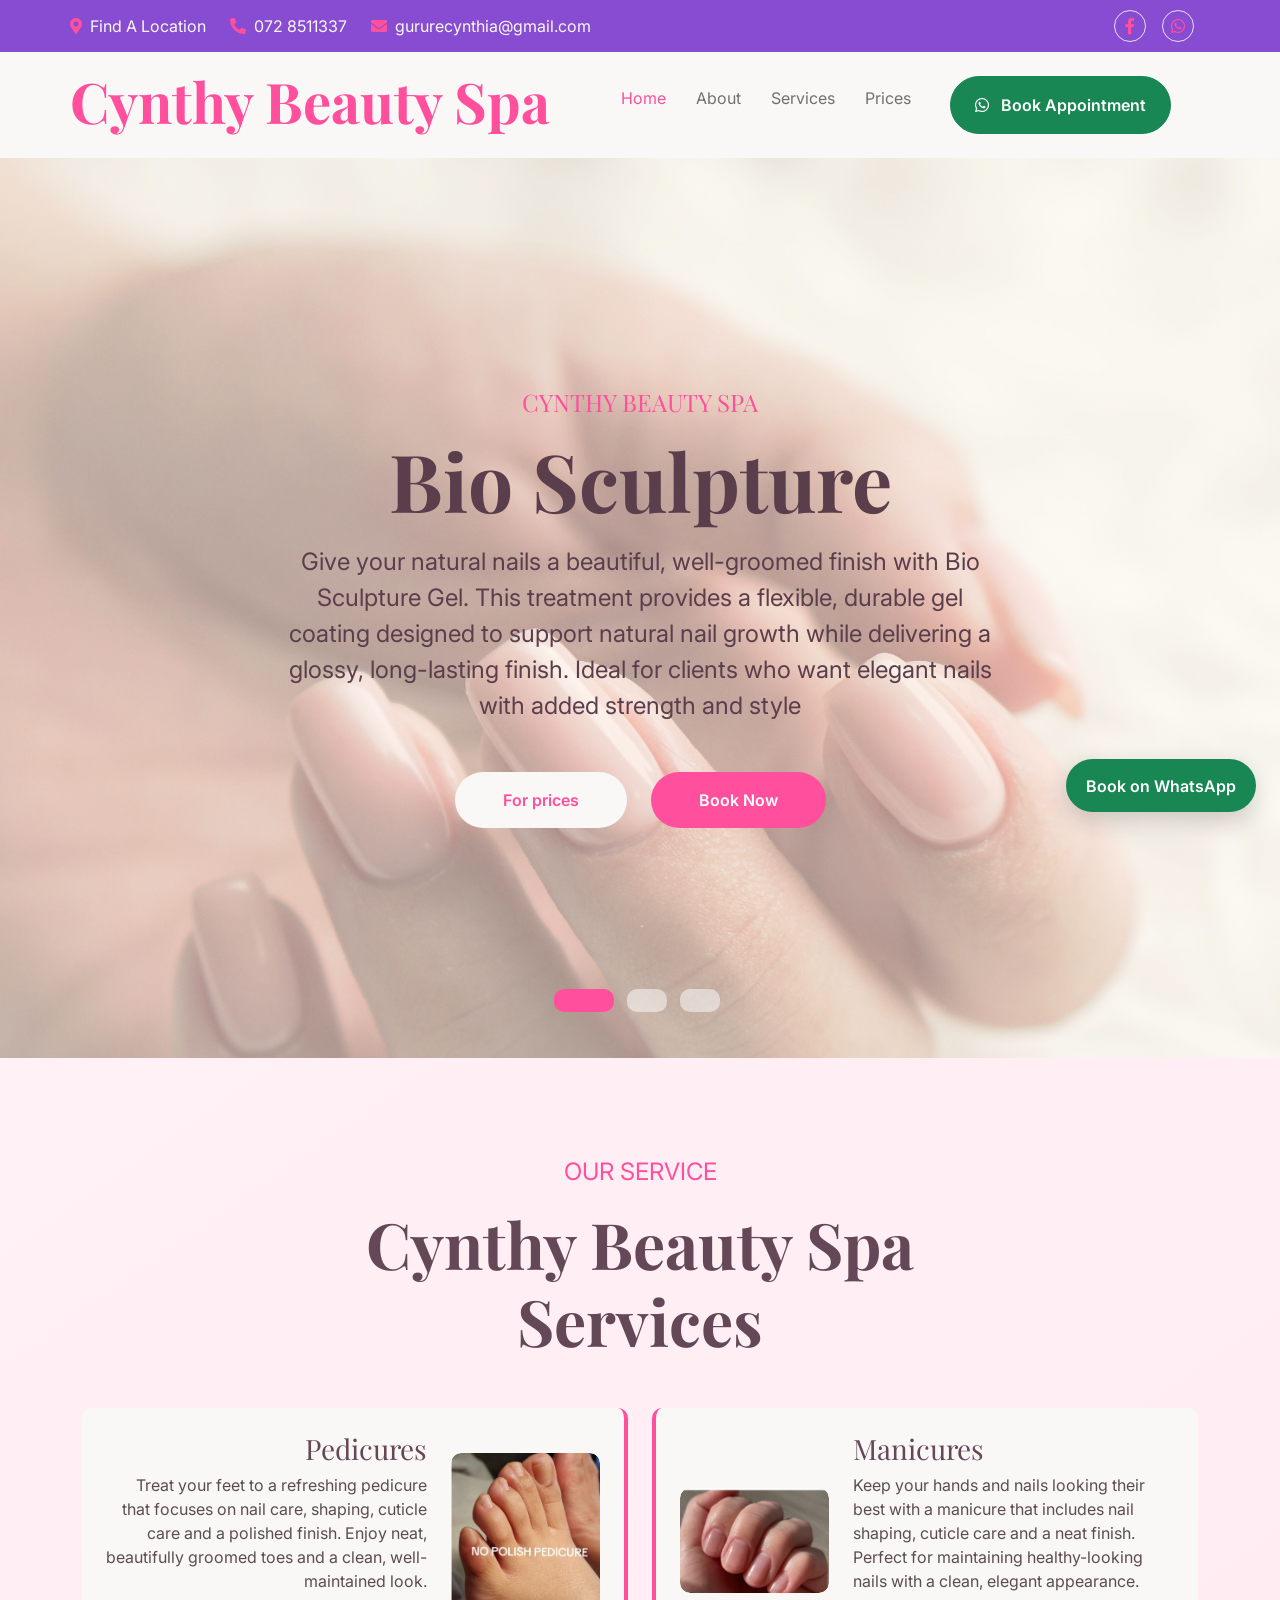
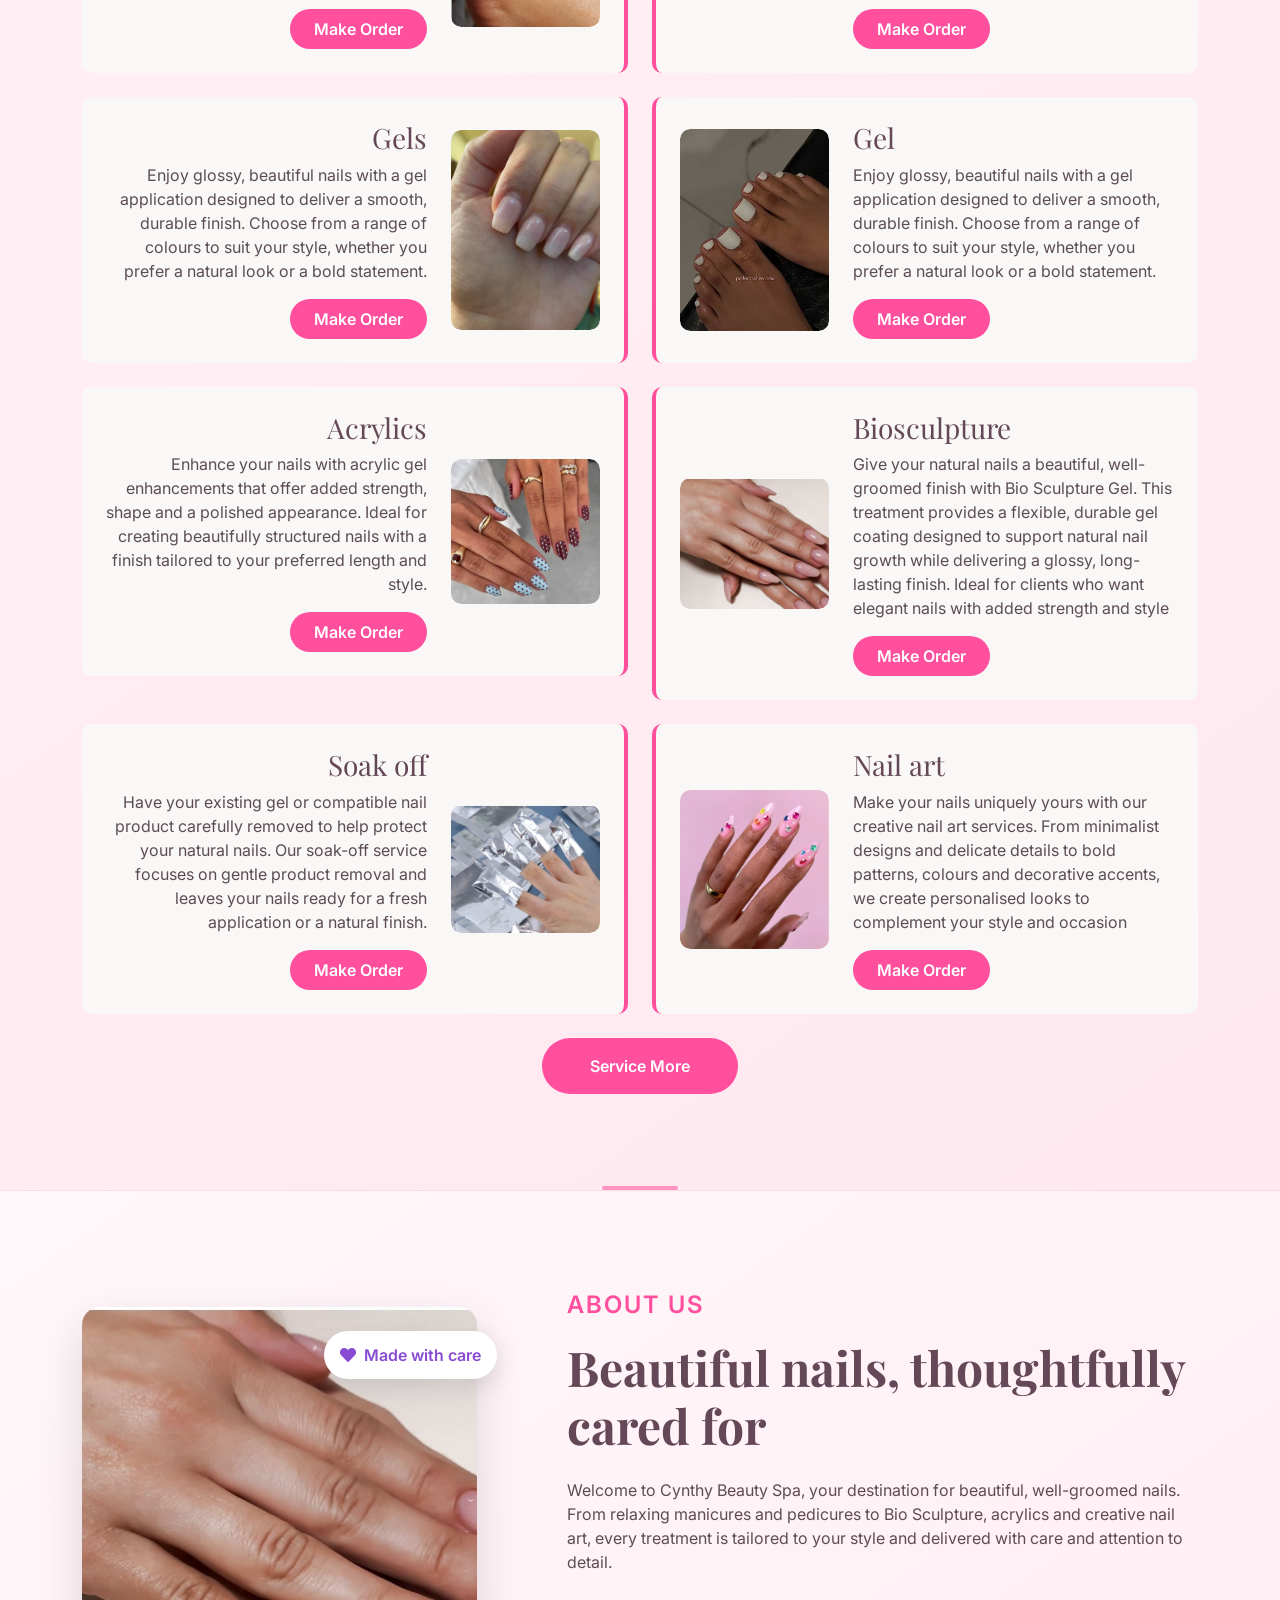
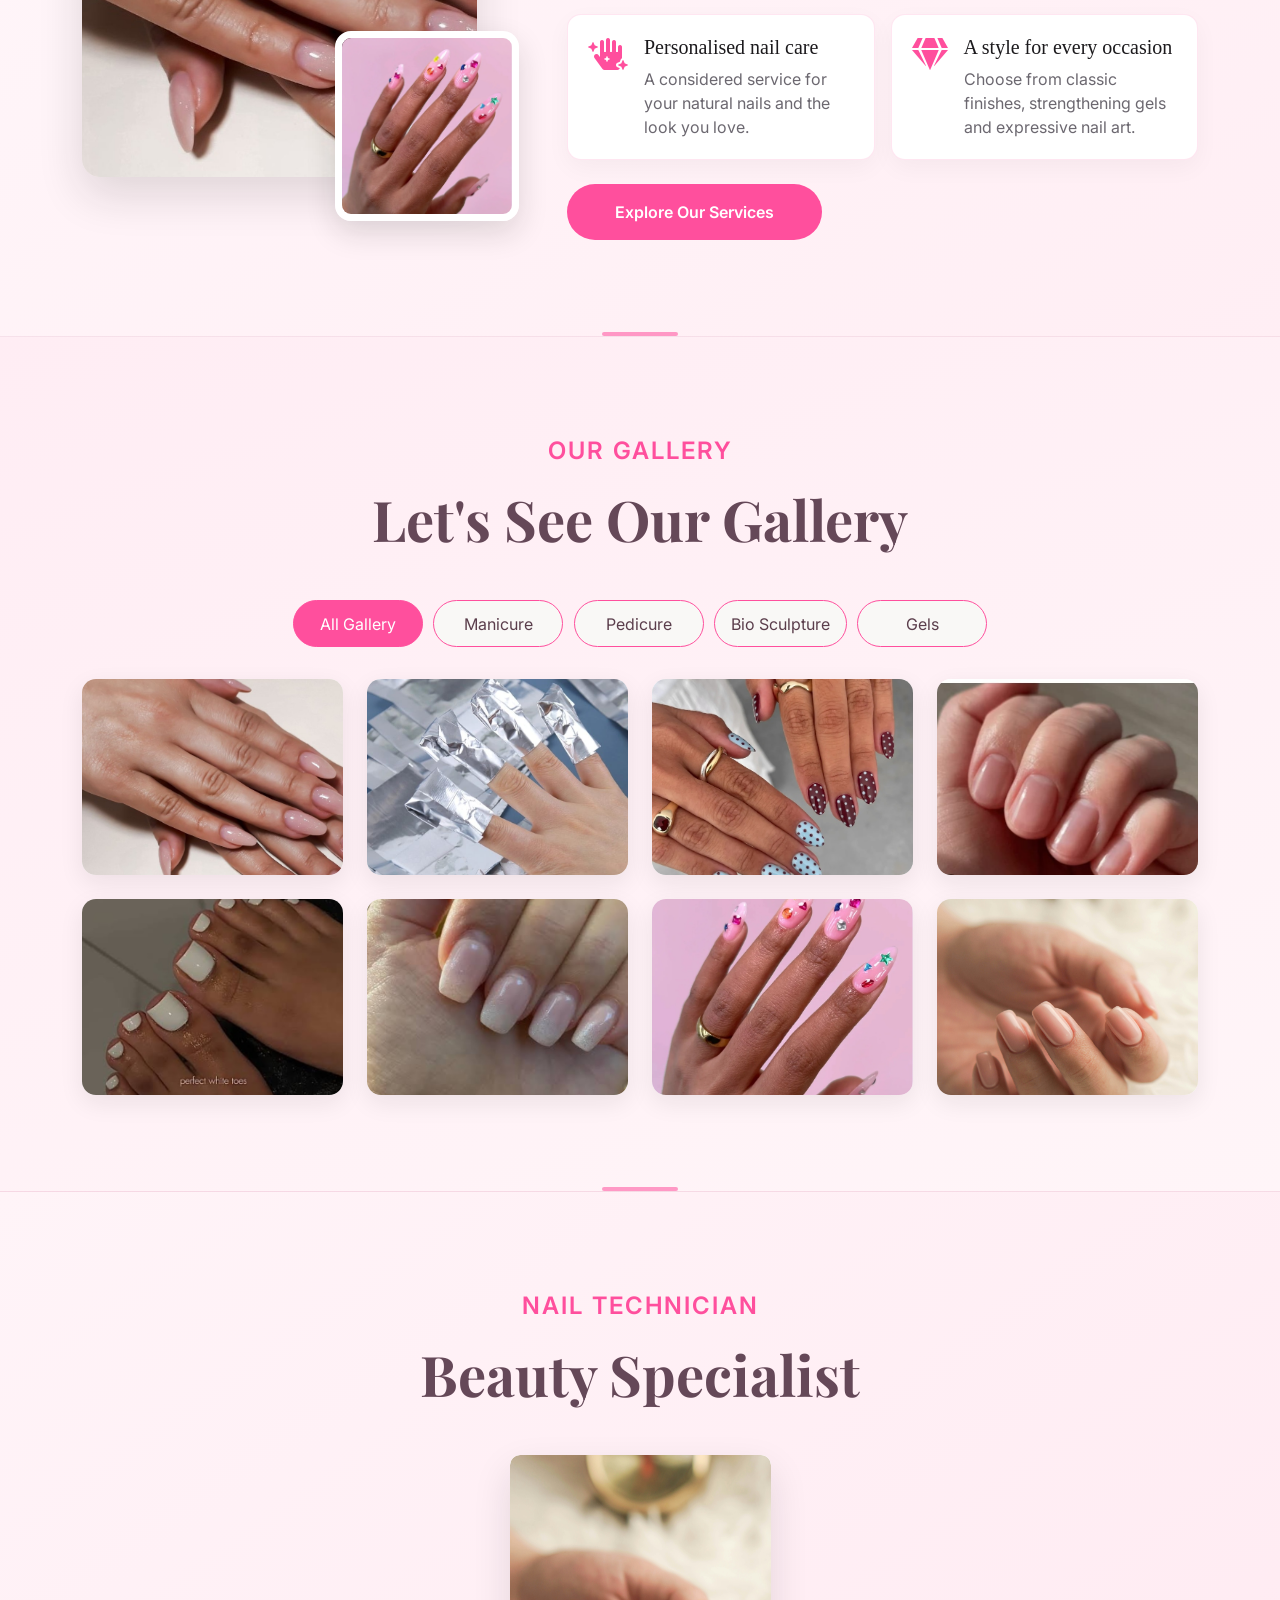
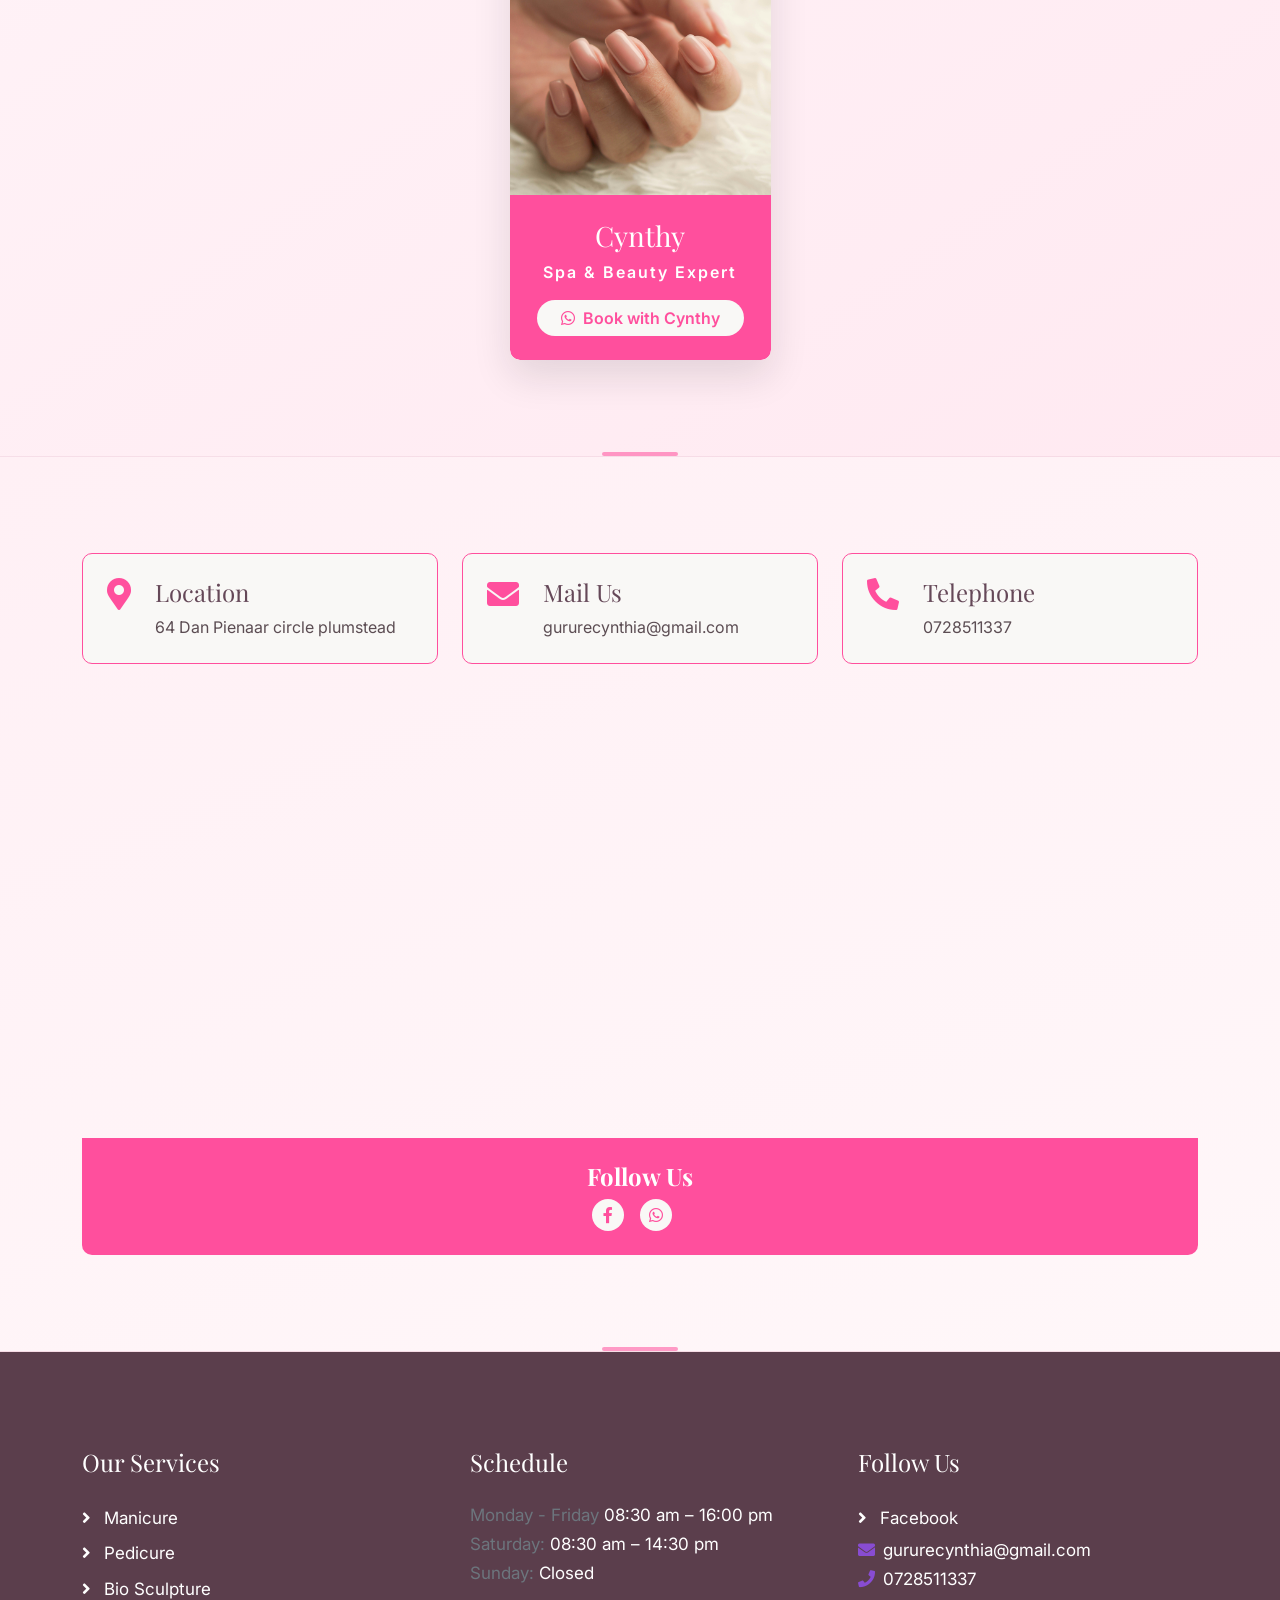
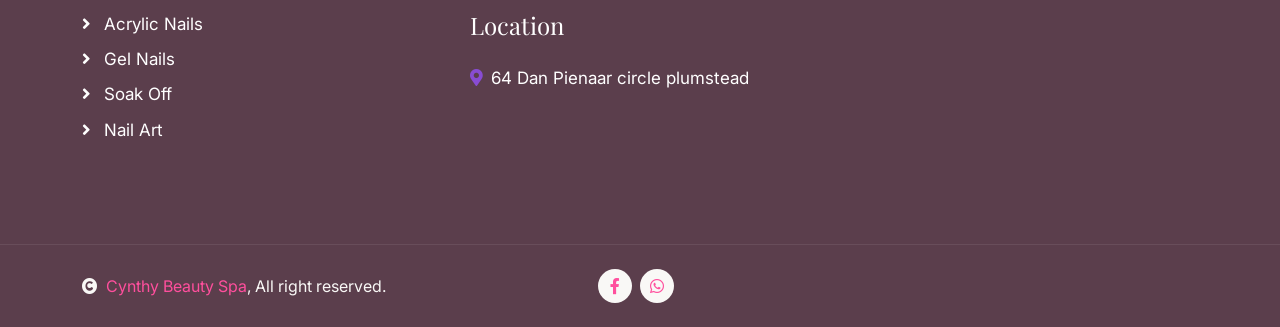
==== commit d7ebde94: "Spelling" ====
--- a/index.html
+++ b/index.html
@@ -524,7 +524,7 @@
                         </li>
                         <li class="nav-item">
                             <a class="d-flex py-2 mx-3 border border-primary bg-light rounded-pill" data-bs-toggle="pill" href="#tab-2">
-                                <span class="text-dark" style="width: 150px;">Manucure</span>
+                                <span class="text-dark" style="width: 150px;">Manicure</span>
                             </a>
                         </li>
                         <li class="nav-item">
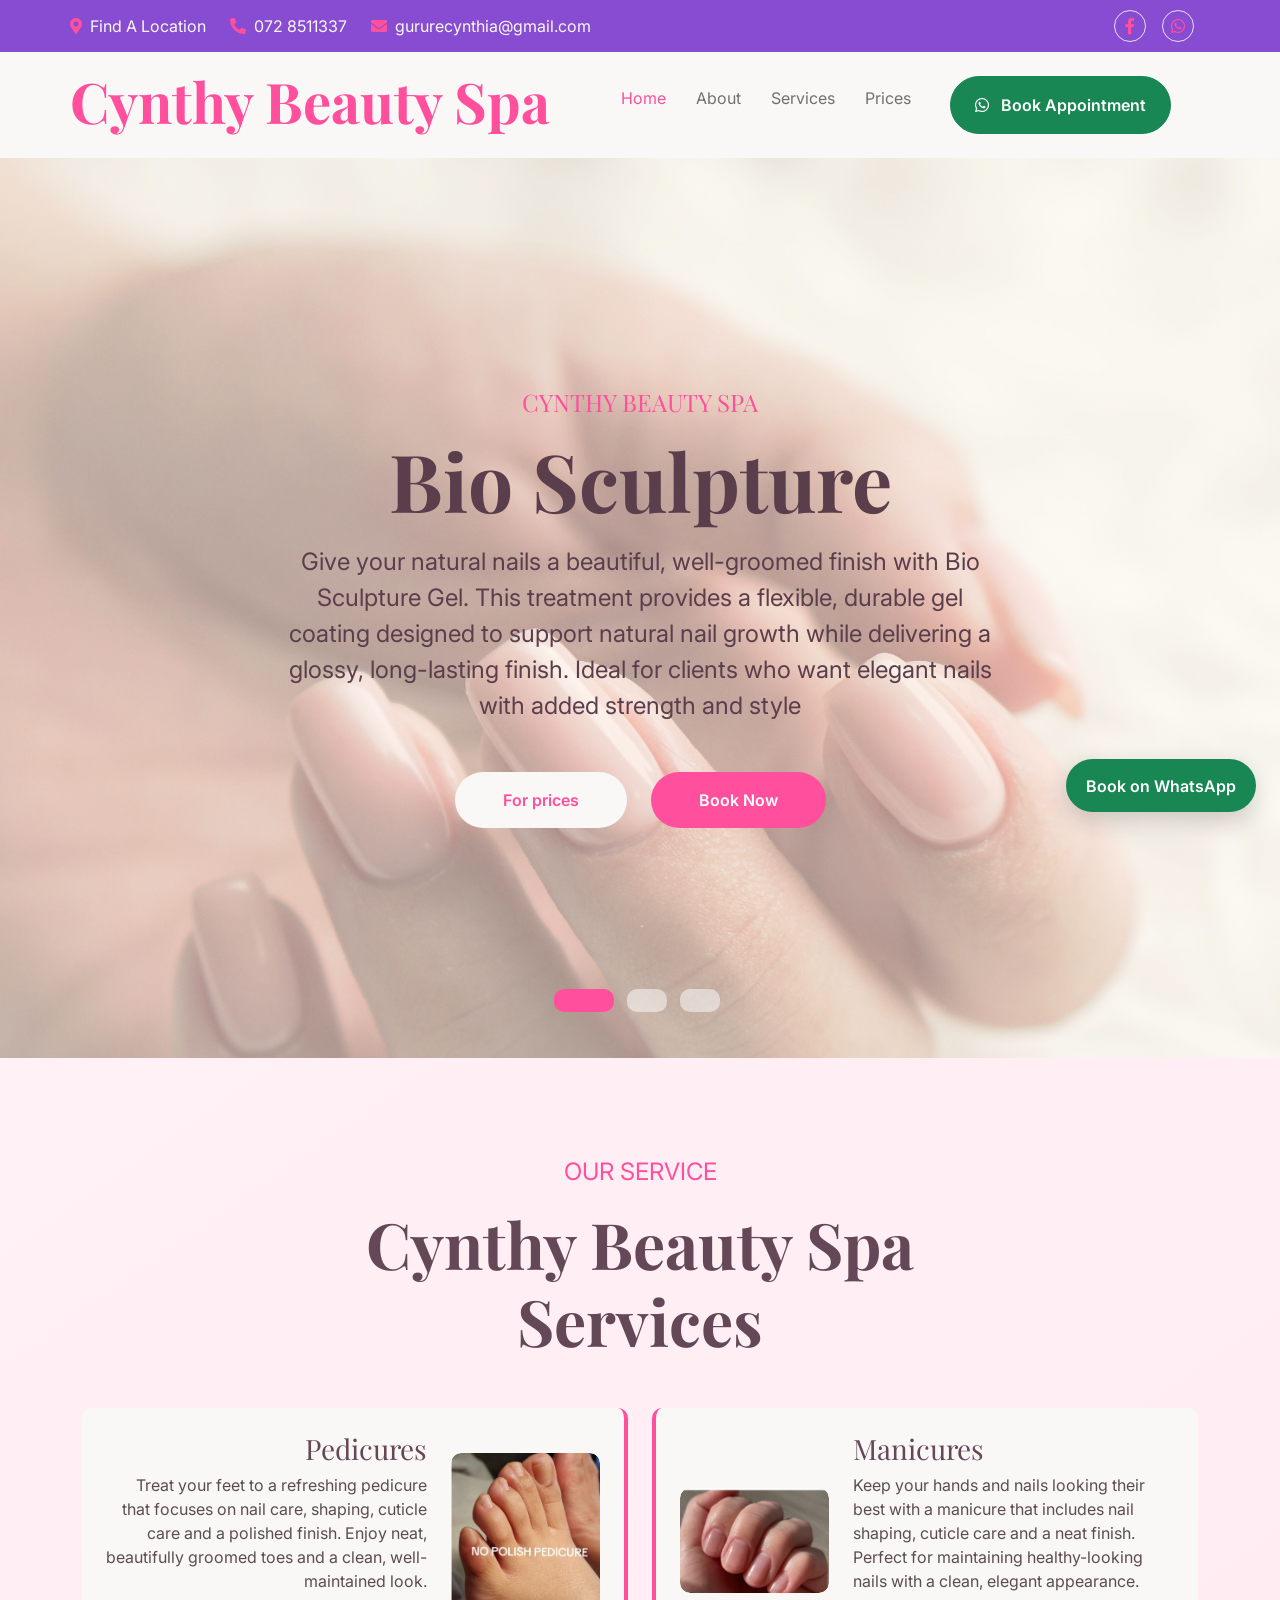
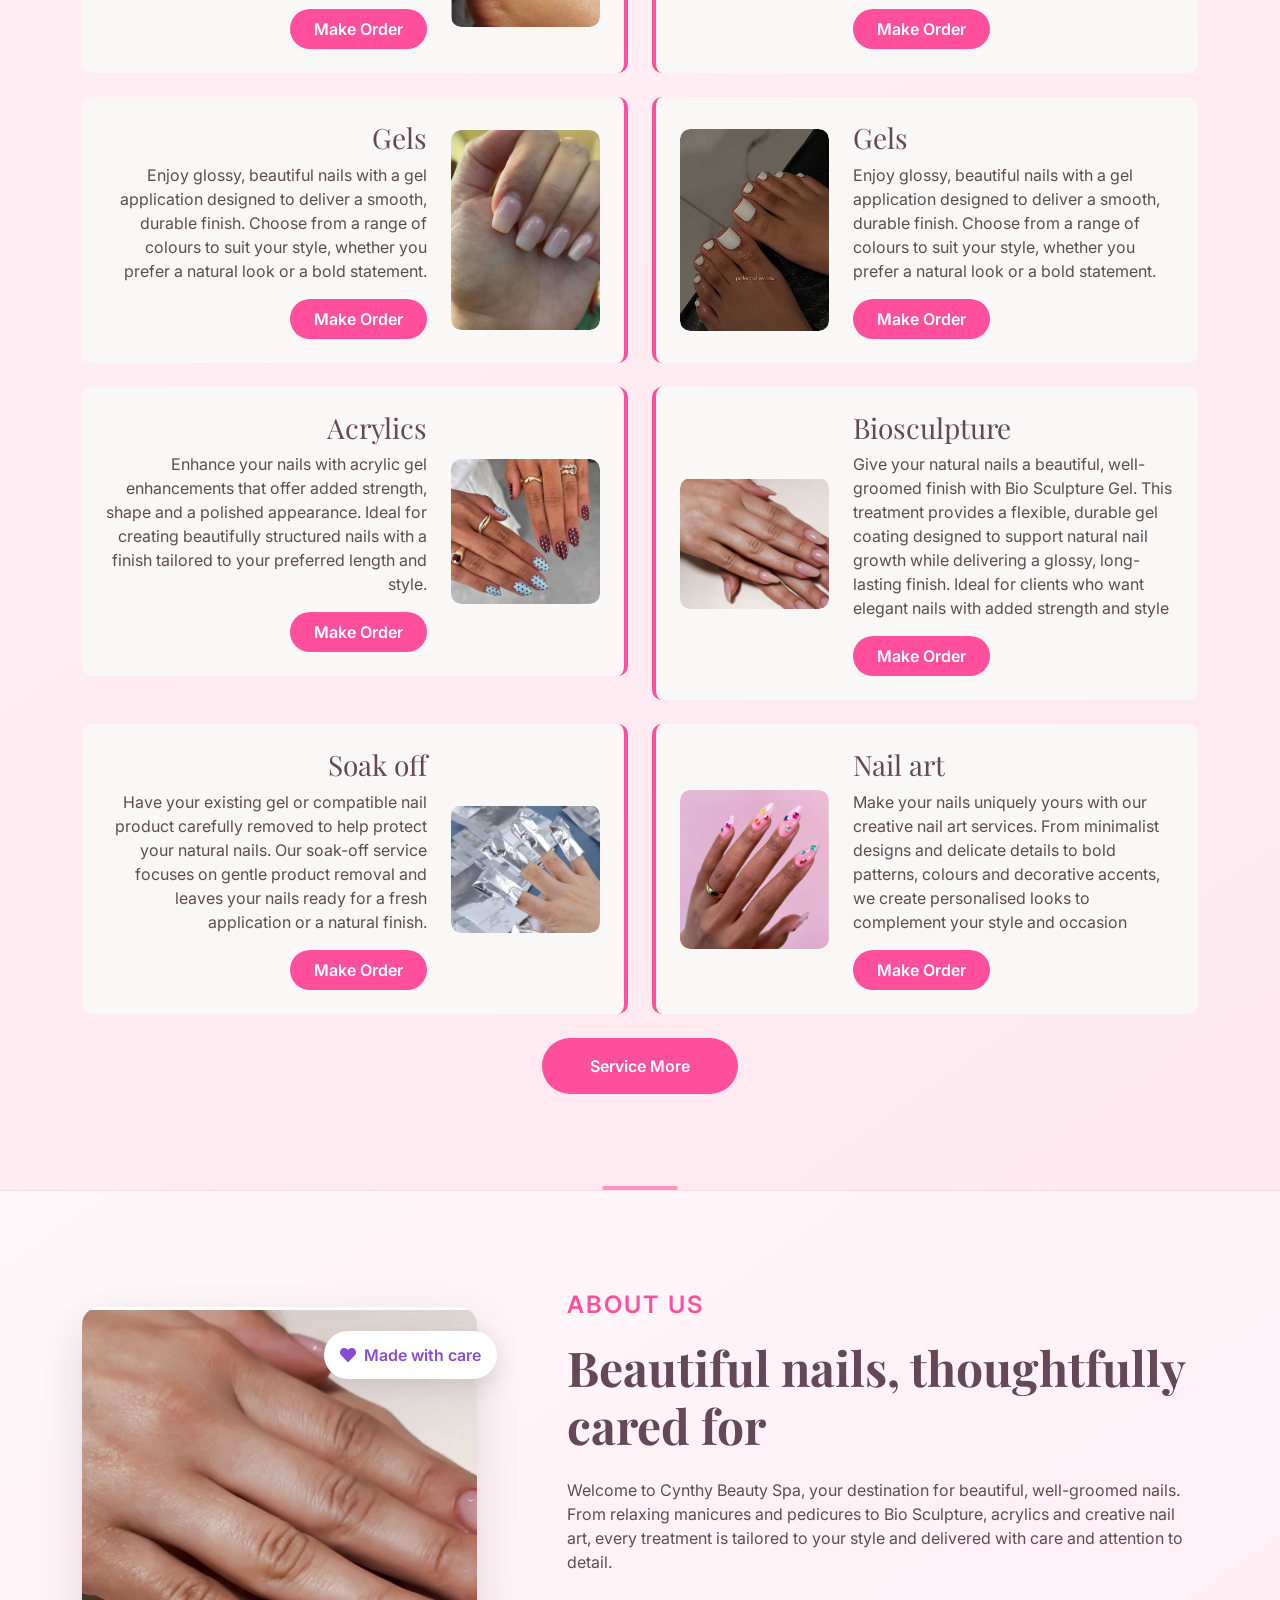
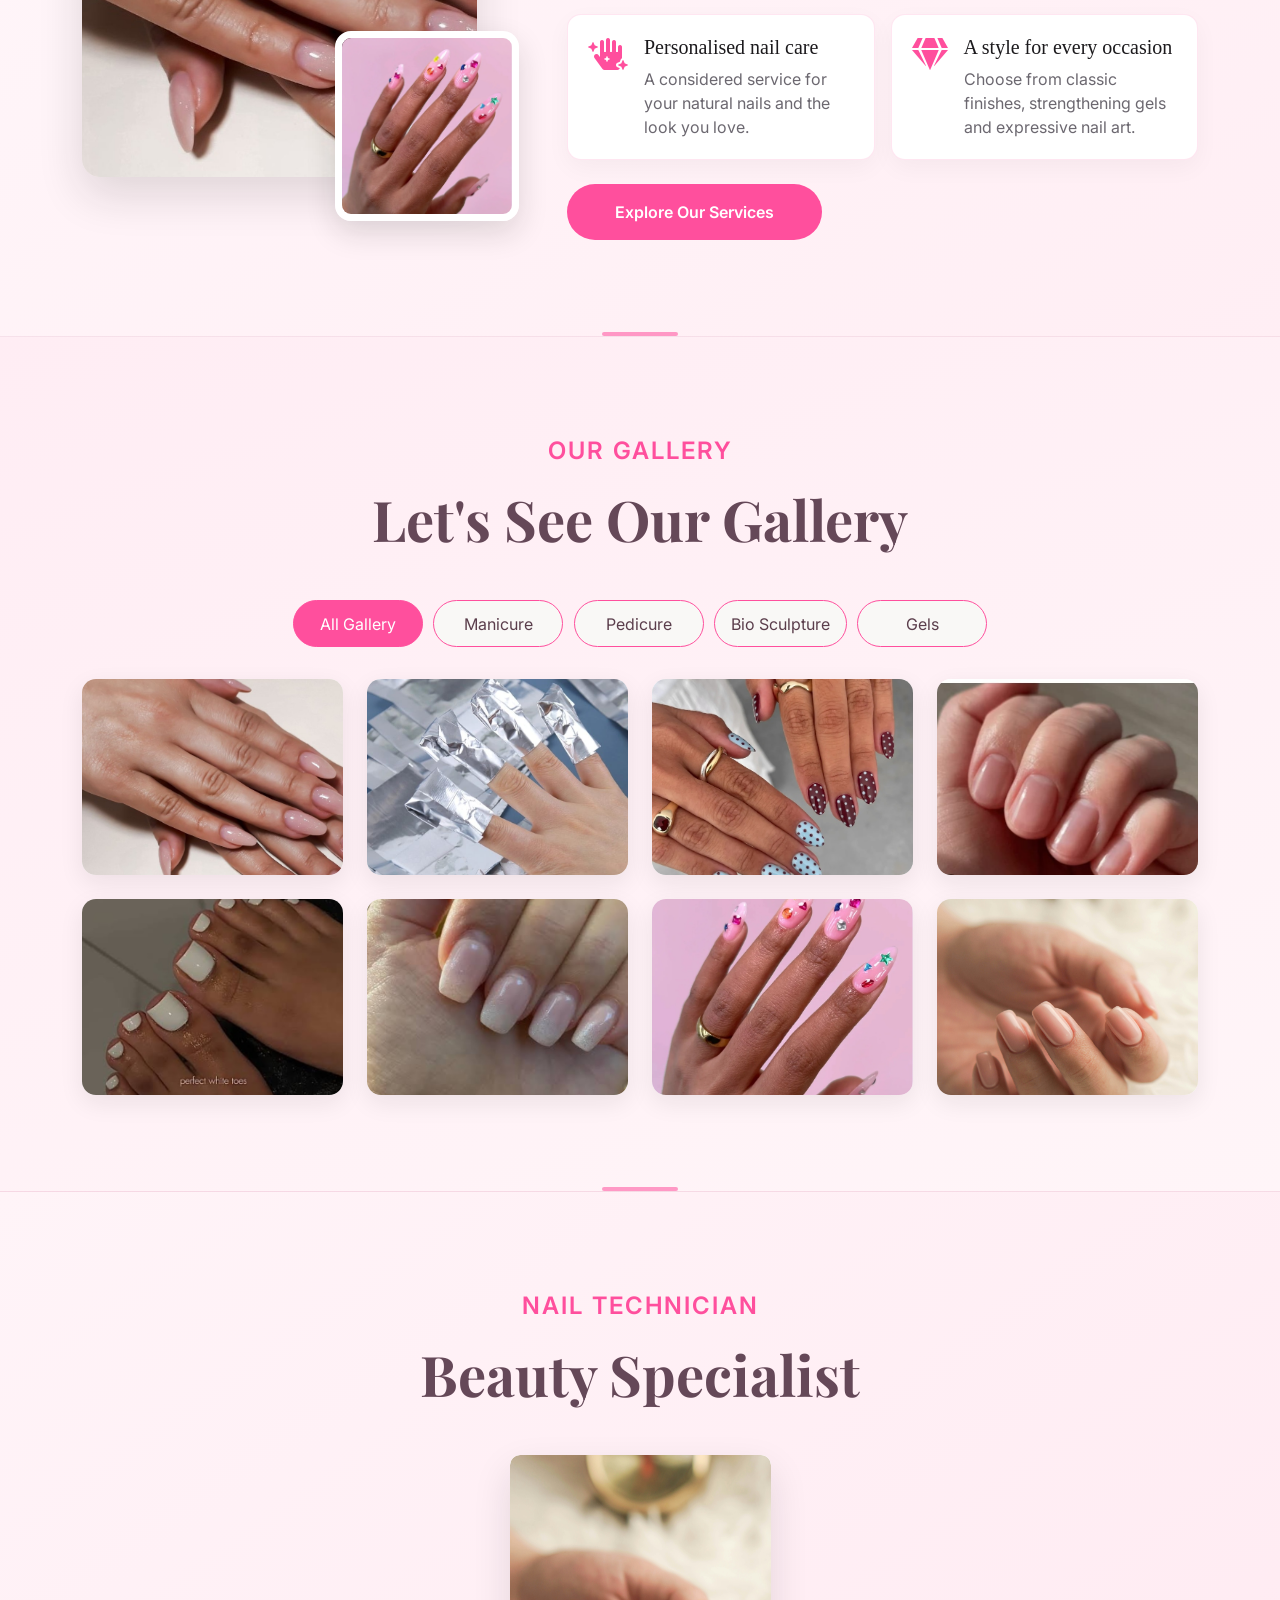
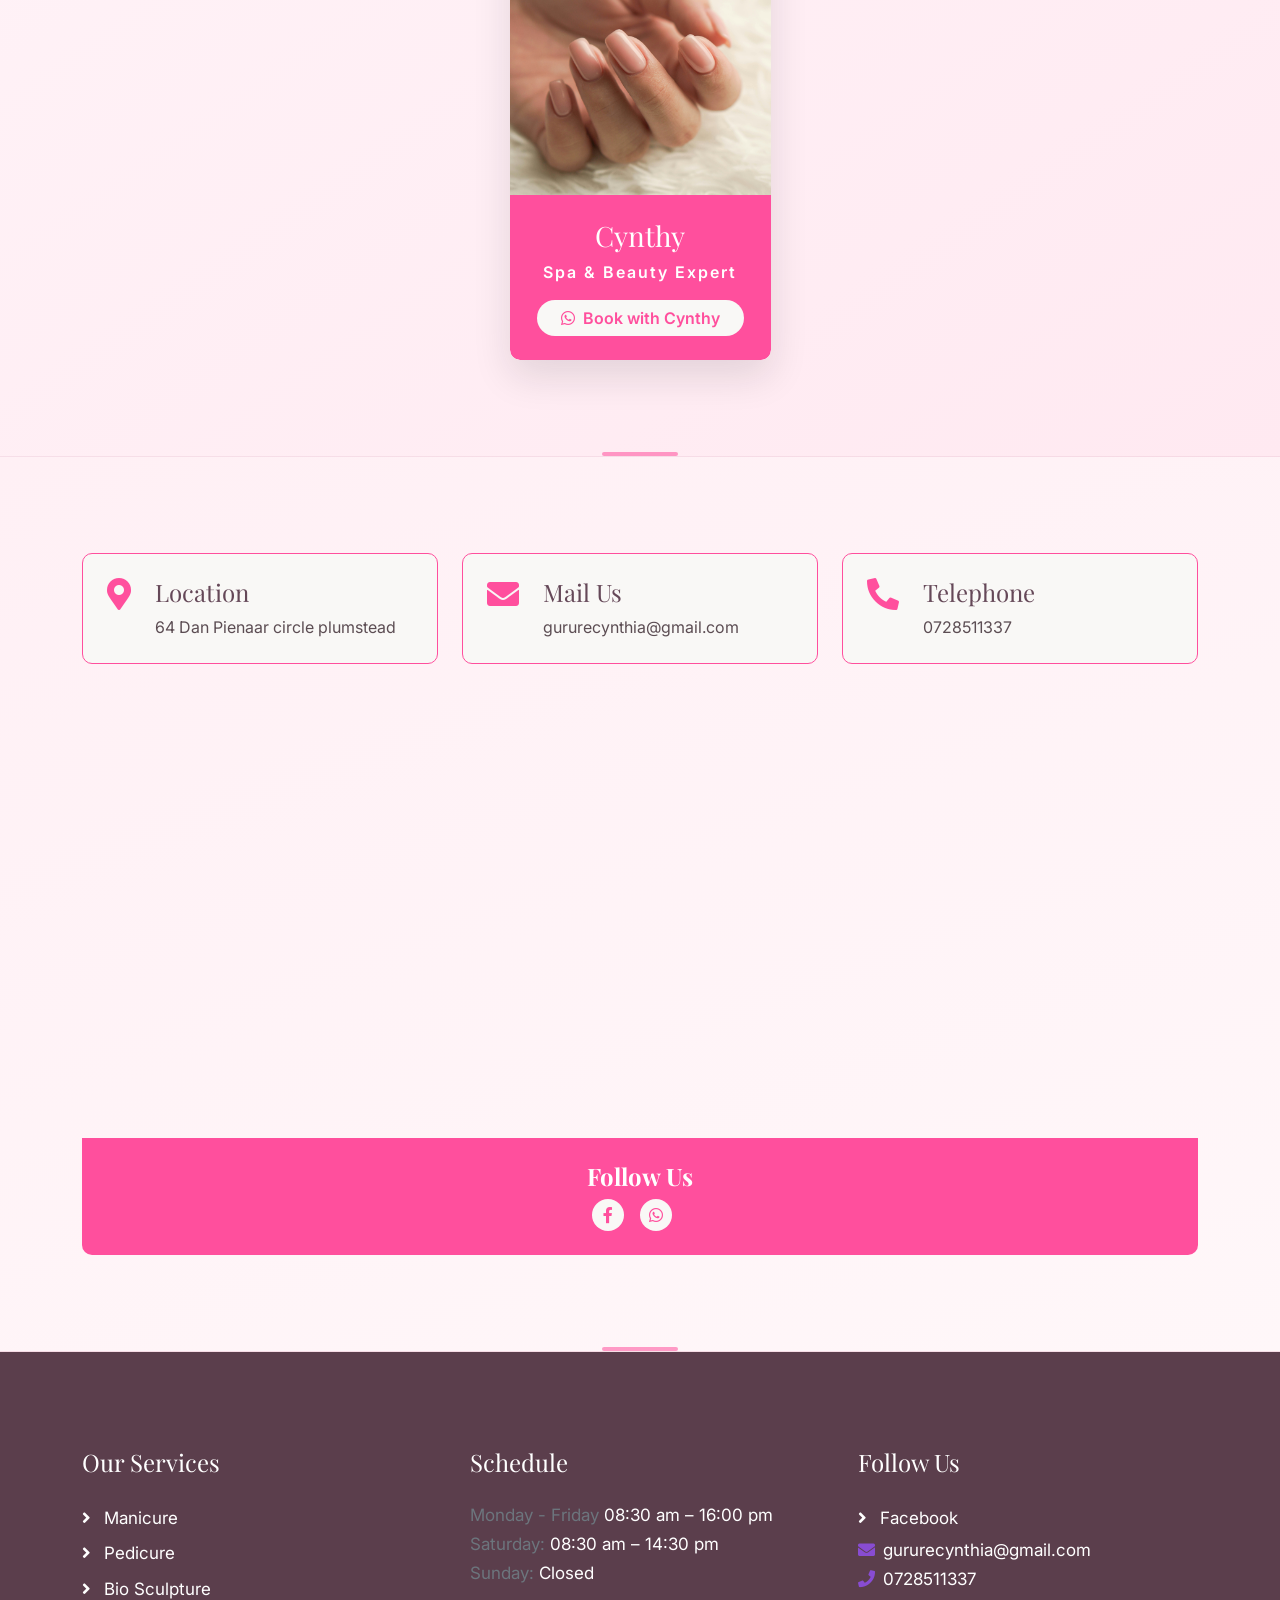
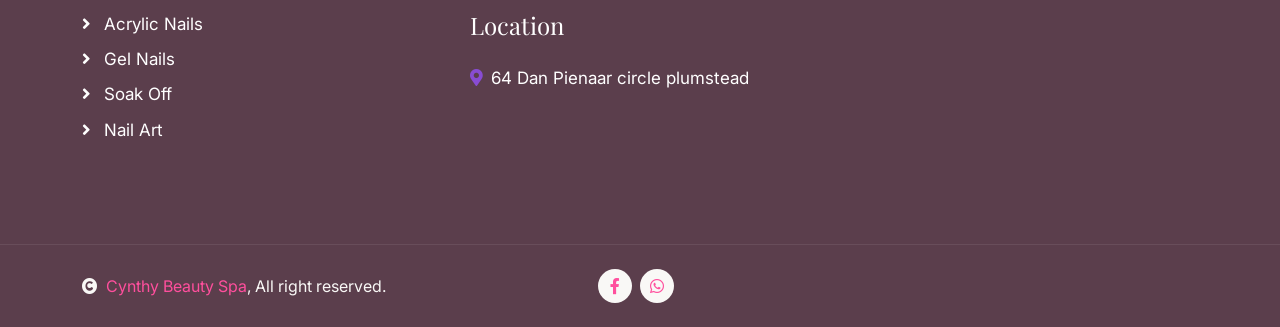
==== commit a7cace75: "Spelling Checked" ====
--- a/index.html
+++ b/index.html
@@ -280,7 +280,7 @@
                                 </div>
                                 <div class="col-8">
                                     <div class="services-content text-start">
-                                        <h3>Gel</h3>
+                                        <h3>Gels</h3>
                                         <p>  Enjoy glossy, beautiful nails with a gel application designed
                                             to deliver a smooth, durable finish. Choose from a range of
                                             colours to suit your style, whether you prefer a natural look
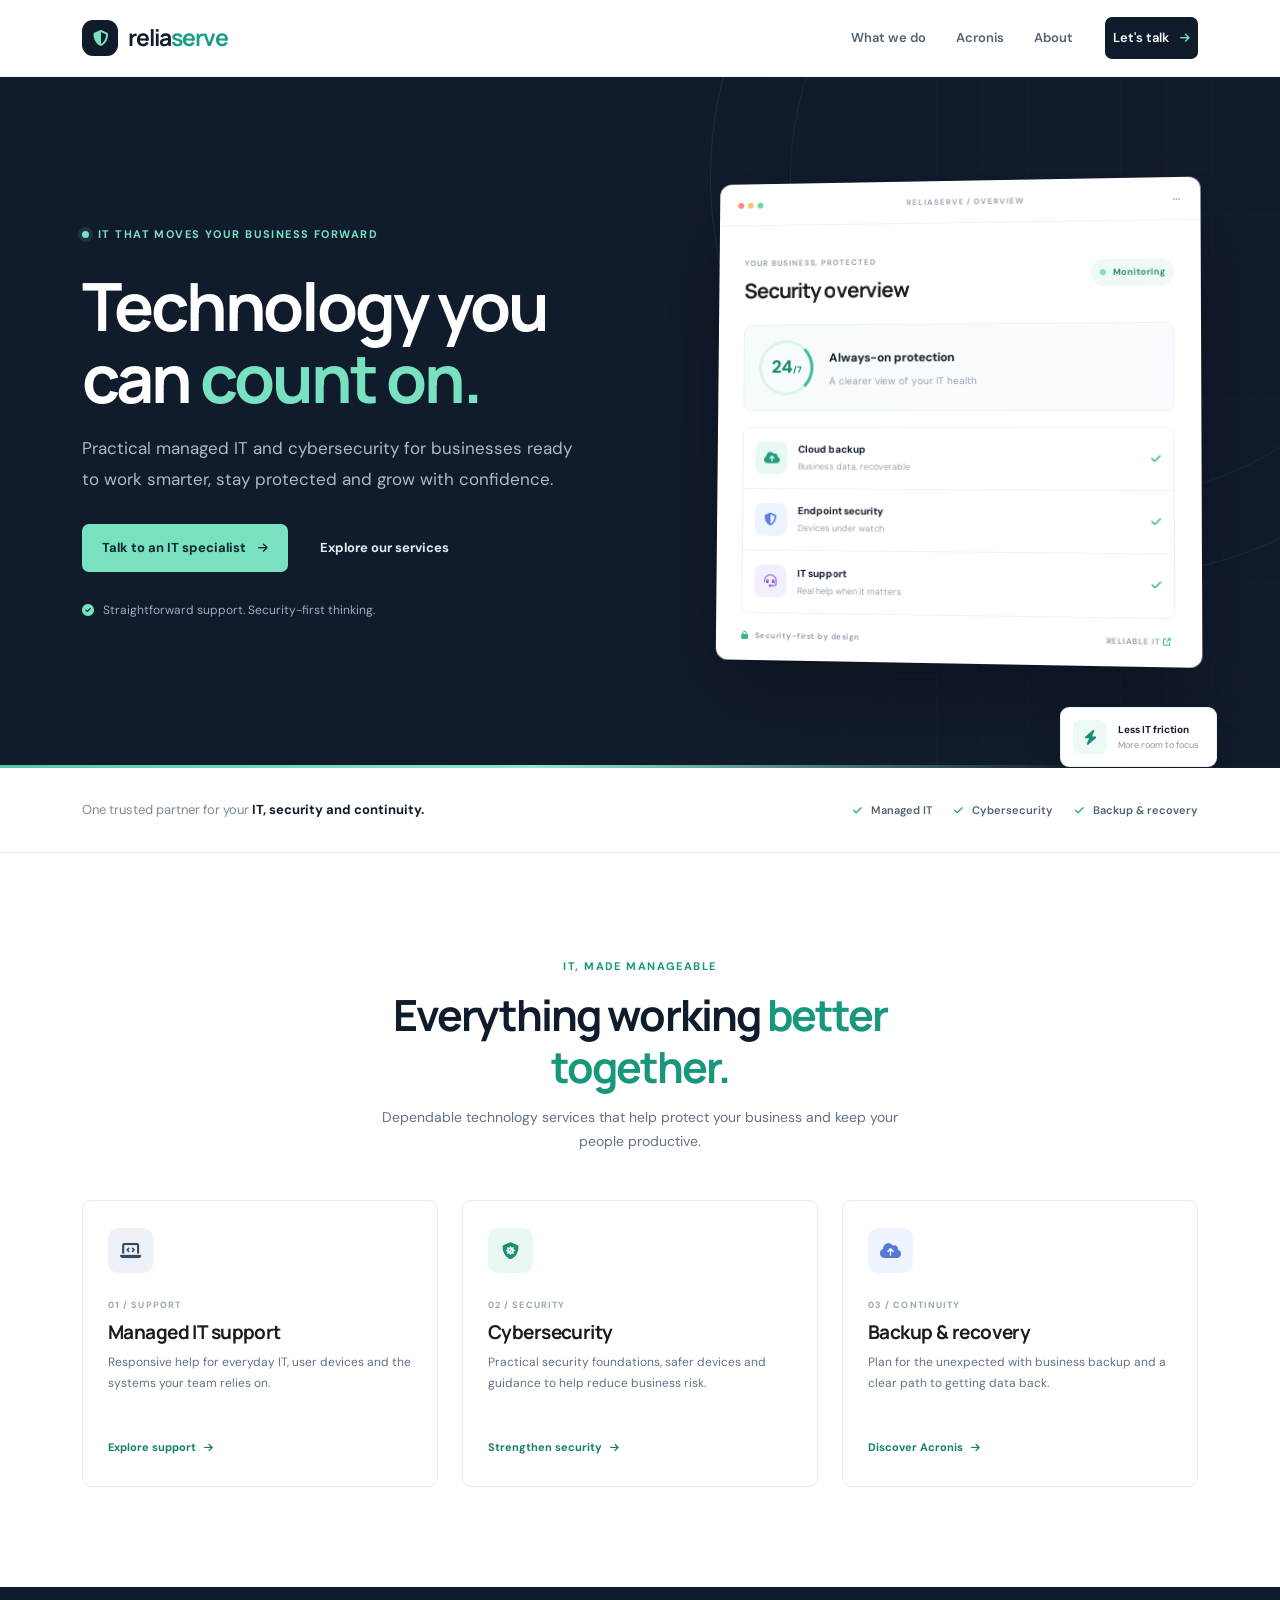
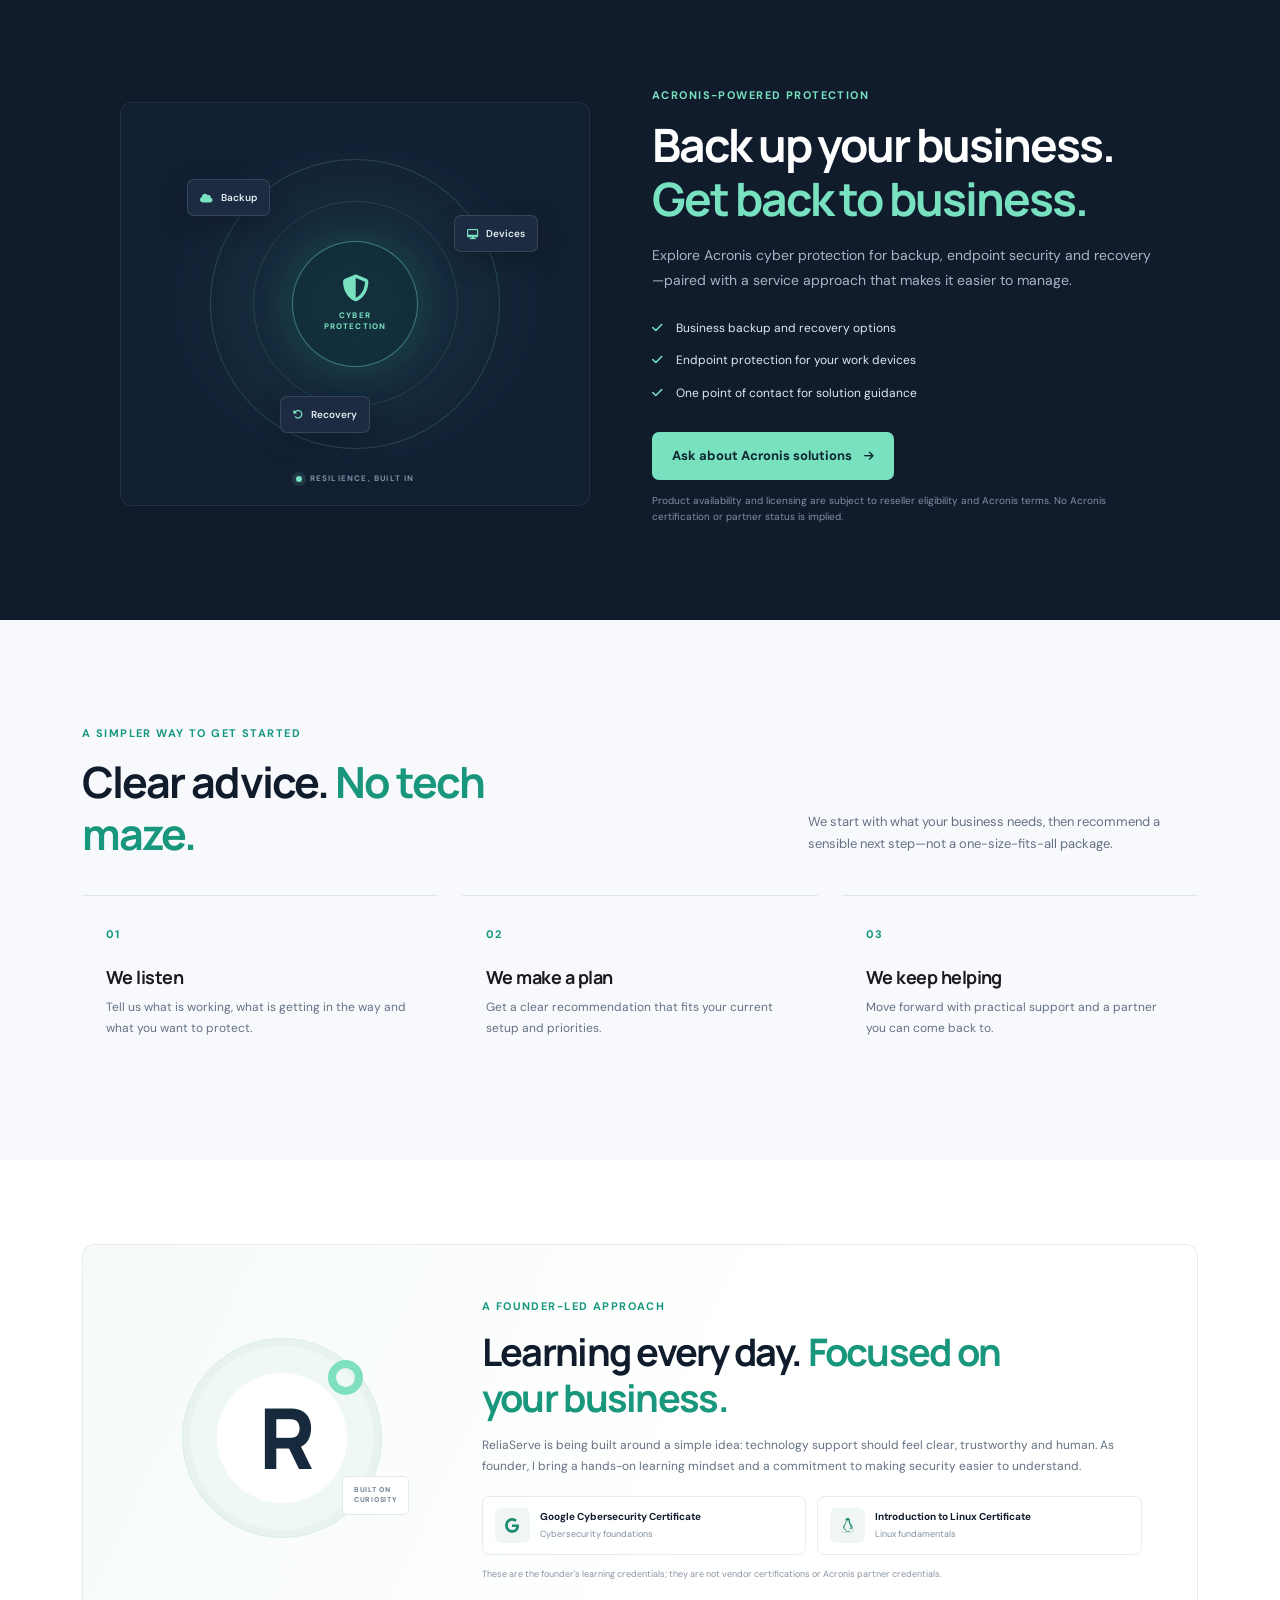
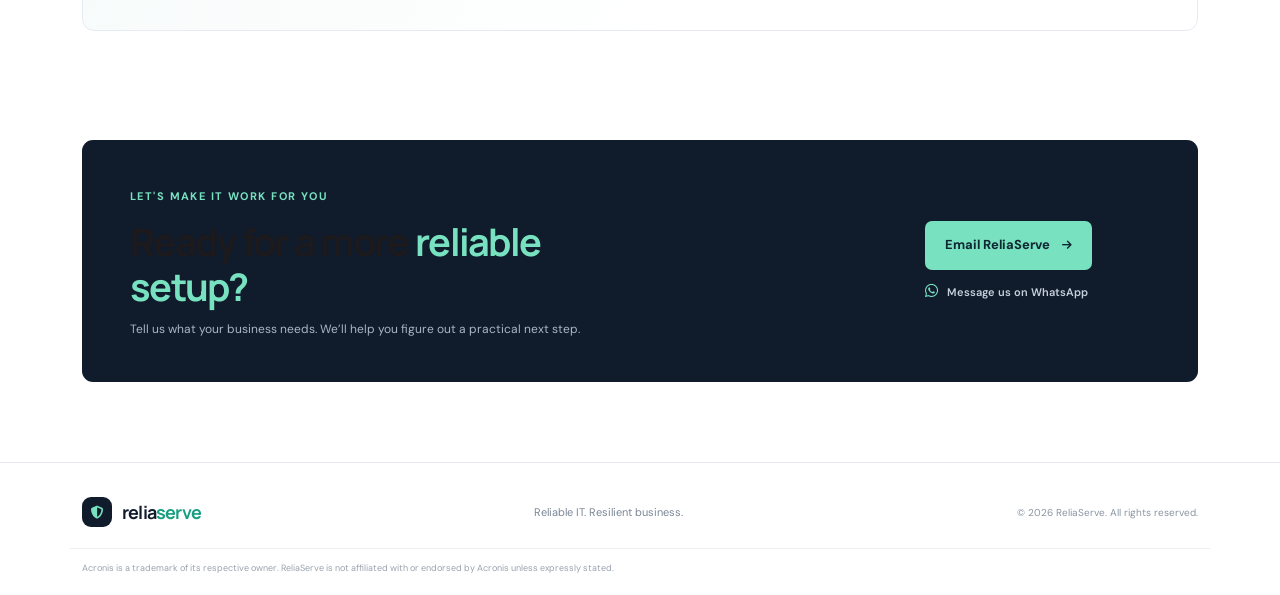
==== commit 8c41865d: "ReliaServe" ====
--- a/index.html
+++ b/index.html
@@ -1,1260 +1,220 @@
 <!DOCTYPE html>
 <html lang="en">
-
-    <head>
-        <meta charset="utf-8">
-        <title>Nail Salon in Plumstead | Cynthy Beauty Spa</title>
-        <meta content="width=device-width, initial-scale=1.0" name="viewport">
-        <meta name="keywords" content="nail salon Plumstead, manicures Plumstead, pedicures Plumstead, Bio Sculpture nails, acrylic nails, nail art, Cynthy Beauty Spa">
-        <meta name="description" content="Visit Cynthy Beauty Spa in Plumstead for manicures, pedicures, Bio Sculpture, acrylic and gel nails, and nail art. Explore our treatments and book your appointment.">
-
-        <!-- Google Web Fonts -->
-        <link rel="preconnect" href="https://fonts.googleapis.com">
-        <link rel="preconnect" href="https://fonts.gstatic.com" crossorigin>
-        <link href="https://fonts.googleapis.com/css2?family=Inter:wght@400;500;600;700&family=Playfair+Display:wght@400;500;600;700&display=swap" rel="stylesheet">
-
-        <!-- Icon Font Stylesheet -->
-        <link rel="stylesheet" href="https://use.fontawesome.com/releases/v5.15.4/css/all.css"/>
-        <link href="https://cdn.jsdelivr.net/npm/bootstrap-icons@1.4.1/font/bootstrap-icons.css" rel="stylesheet">
-
-        <!-- Libraries Stylesheet -->
-        <link href="lib/animate/animate.min.css" rel="stylesheet">
-        <link href="lib/lightbox/css/lightbox.min.css" rel="stylesheet">
-        <link href="lib/owlcarousel/assets/owl.carousel.min.css" rel="stylesheet">
-
-
-        <!-- Customized Bootstrap Stylesheet -->
-        <link href="css/bootstrap.min.css" rel="stylesheet">
-
-        <!-- Template Stylesheet -->
-        <link href="css/style.css" rel="stylesheet">
-    </head>
-
-    <body>
-
-        <!-- Spinner Start -->
-        <div id="spinner" class="show w-100 vh-100 bg-white position-fixed translate-middle top-50 start-50  d-flex align-items-center justify-content-center">
-            <div class="spinner-grow text-primary" role="status"></div>
+<head>
+    <meta charset="utf-8">
+    <meta name="viewport" content="width=device-width, initial-scale=1">
+    <meta name="theme-color" content="#101b2c">
+    <meta name="description" content="ReliaServe helps small and growing businesses with managed IT, cybersecurity, cloud backup and Acronis-focused protection.">
+    <title>ReliaServe | Managed IT & Cybersecurity</title>
+    <link rel="preconnect" href="https://fonts.googleapis.com">
+    <link rel="preconnect" href="https://fonts.gstatic.com" crossorigin>
+    <link href="https://fonts.googleapis.com/css2?family=DM+Sans:wght@400;500;600;700&family=Manrope:wght@400;500;600;700;800&display=swap" rel="stylesheet">
+    <link rel="stylesheet" href="https://cdnjs.cloudflare.com/ajax/libs/font-awesome/6.5.2/css/all.min.css">
+    <link href="css/bootstrap.min.css" rel="stylesheet">
+    <link href="css/tech.css" rel="stylesheet">
+</head>
+<body>
+    <header class="site-header">
+        <nav class="navbar navbar-expand-lg container" aria-label="Main navigation">
+            <a class="navbar-brand brand" href="#home" aria-label="ReliaServe home">
+                <span class="brand-mark"><i class="fa-solid fa-shield-halved"></i></span>
+                <span>relia<span class="brand-accent">serve</span></span>
+            </a>
+            <button class="navbar-toggler" type="button" data-bs-toggle="collapse" data-bs-target="#mainNav" aria-controls="mainNav" aria-expanded="false" aria-label="Toggle navigation">
+                <span class="fa-solid fa-bars"></span>
+            </button>
+            <div class="collapse navbar-collapse" id="mainNav">
+                <div class="navbar-nav ms-auto align-items-lg-center">
+                    <a class="nav-link" href="#services">What we do</a>
+                    <a class="nav-link" href="#acronis">Acronis</a>
+                    <a class="nav-link" href="#about">About</a>
+                    <a class="nav-link nav-cta" href="#contact">Let's talk <i class="fa-solid fa-arrow-right"></i></a>
+                </div>
+            </div>
+        </nav>
+    </header>
+
+    <main>
+        <section class="hero" id="home">
+            <div class="hero-grid"></div>
+            <div class="container hero-content">
+                <div class="row align-items-center gy-5">
+                    <div class="col-lg-6">
+                        <div class="eyebrow"><span class="pulse-dot"></span> IT that moves your business forward</div>
+                        <h1>Technology you can <span>count on.</span></h1>
+                        <p class="hero-copy">Practical managed IT and cybersecurity for businesses ready to work smarter, stay protected and grow with confidence.</p>
+                        <div class="hero-actions">
+                            <a class="button button-primary" href="#contact">Talk to an IT specialist <i class="fa-solid fa-arrow-right"></i></a>
+                            <a class="button button-quiet" href="#services">Explore our services</a>
+                        </div>
+                        <div class="hero-note"><i class="fa-solid fa-circle-check"></i> Straightforward support. Security-first thinking.</div>
+                    </div>
+                    <div class="col-lg-6">
+                        <div class="dashboard" aria-label="Illustration of a business security dashboard">
+                            <div class="dashboard-top">
+                                <div class="window-dots"><i></i><i></i><i></i></div>
+                                <span>RELIASERVE / OVERVIEW</span>
+                                <i class="fa-solid fa-ellipsis"></i>
+                            </div>
+                            <div class="dashboard-body">
+                                <div class="dashboard-heading">
+                                    <div><small>YOUR BUSINESS, PROTECTED</small><h2>Security overview</h2></div>
+                                    <span class="status-pill"><i></i> Monitoring</span>
+                                </div>
+                                <div class="protection-score">
+                                    <div class="score-ring"><span>24<small>/7</small></span></div>
+                                    <div><strong>Always-on protection</strong><p>A clearer view of your IT health</p></div>
+                                </div>
+                                <div class="dashboard-list">
+                                    <div class="dashboard-row"><span class="row-icon teal"><i class="fa-solid fa-cloud-arrow-up"></i></span><span><b>Cloud backup</b><small>Business data, recoverable</small></span><i class="fa-solid fa-check row-check"></i></div>
+                                    <div class="dashboard-row"><span class="row-icon blue"><i class="fa-solid fa-shield-halved"></i></span><span><b>Endpoint security</b><small>Devices under watch</small></span><i class="fa-solid fa-check row-check"></i></div>
+                                    <div class="dashboard-row"><span class="row-icon violet"><i class="fa-solid fa-headset"></i></span><span><b>IT support</b><small>Real help when it matters</small></span><i class="fa-solid fa-check row-check"></i></div>
+                                </div>
+                                <div class="dashboard-foot"><span><i class="fa-solid fa-lock"></i> Security-first by design</span><span>RELIABLE IT <i class="fa-solid fa-arrow-up-right-from-square"></i></span></div>
+                            </div>
+                        </div>
+                        <div class="hero-float"><span class="float-icon"><i class="fa-solid fa-bolt"></i></span><span><b>Less IT friction</b><small>More room to focus</small></span></div>
+                    </div>
+                </div>
+            </div>
+            <div class="hero-bottom-line"></div>
+        </section>
+
+        <section class="intro-strip">
+            <div class="container intro-inner">
+                <p>One trusted partner for your <strong>IT, security and continuity.</strong></p>
+                <div class="intro-tags"><span><i class="fa-solid fa-check"></i> Managed IT</span><span><i class="fa-solid fa-check"></i> Cybersecurity</span><span><i class="fa-solid fa-check"></i> Backup & recovery</span></div>
+            </div>
+        </section>
+
+        <section class="section services-section" id="services">
+            <div class="container">
+                <div class="section-heading text-center">
+                    <span class="section-kicker">IT, made manageable</span>
+                    <h2>Everything working <span>better together.</span></h2>
+                    <p>Dependable technology services that help protect your business and keep your people productive.</p>
+                </div>
+                <div class="row g-4 service-grid">
+                    <div class="col-md-6 col-lg-4">
+                        <article class="service-card">
+                            <span class="service-icon icon-navy"><i class="fa-solid fa-laptop-code"></i></span>
+                            <span class="service-number">01 / SUPPORT</span>
+                            <h3>Managed IT support</h3>
+                            <p>Responsive help for everyday IT, user devices and the systems your team relies on.</p>
+                            <a href="#contact">Explore support <i class="fa-solid fa-arrow-right"></i></a>
+                        </article>
+                    </div>
+                    <div class="col-md-6 col-lg-4">
+                        <article class="service-card">
+                            <span class="service-icon icon-mint"><i class="fa-solid fa-shield-virus"></i></span>
+                            <span class="service-number">02 / SECURITY</span>
+                            <h3>Cybersecurity</h3>
+                            <p>Practical security foundations, safer devices and guidance to help reduce business risk.</p>
+                            <a href="#contact">Strengthen security <i class="fa-solid fa-arrow-right"></i></a>
+                        </article>
+                    </div>
+                    <div class="col-md-6 col-lg-4">
+                        <article class="service-card">
+                            <span class="service-icon icon-blue"><i class="fa-solid fa-cloud-arrow-up"></i></span>
+                            <span class="service-number">03 / CONTINUITY</span>
+                            <h3>Backup & recovery</h3>
+                            <p>Plan for the unexpected with business backup and a clear path to getting data back.</p>
+                            <a href="#acronis">Discover Acronis <i class="fa-solid fa-arrow-right"></i></a>
+                        </article>
+                    </div>
+                </div>
+            </div>
+        </section>
+
+        <section class="acronis-section" id="acronis">
+            <div class="container">
+                <div class="row align-items-center gy-5">
+                    <div class="col-lg-6">
+                        <div class="acronis-visual">
+                            <div class="orbit orbit-one"></div><div class="orbit orbit-two"></div>
+                            <div class="acronis-core"><i class="fa-solid fa-shield-halved"></i><span>CYBER<br>PROTECTION</span></div>
+                            <div class="orbit-chip chip-one"><i class="fa-solid fa-cloud"></i> Backup</div>
+                            <div class="orbit-chip chip-two"><i class="fa-solid fa-desktop"></i> Devices</div>
+                            <div class="orbit-chip chip-three"><i class="fa-solid fa-rotate-left"></i> Recovery</div>
+                            <div class="visual-caption"><span class="pulse-dot"></span> RESILIENCE, BUILT IN</div>
+                        </div>
+                    </div>
+                    <div class="col-lg-6">
+                        <span class="section-kicker light-kicker">Acronis-powered protection</span>
+                        <h2>Back up your business. <span>Get back to business.</span></h2>
+                        <p class="acronis-copy">Explore Acronis cyber protection for backup, endpoint security and recovery—paired with a service approach that makes it easier to manage.</p>
+                        <ul class="acronis-list">
+                            <li><i class="fa-solid fa-check"></i> Business backup and recovery options</li>
+                            <li><i class="fa-solid fa-check"></i> Endpoint protection for your work devices</li>
+                            <li><i class="fa-solid fa-check"></i> One point of contact for solution guidance</li>
+                        </ul>
+                        <a class="button button-primary" href="#contact">Ask about Acronis solutions <i class="fa-solid fa-arrow-right"></i></a>
+                        <p class="partner-note">Product availability and licensing are subject to reseller eligibility and Acronis terms. No Acronis certification or partner status is implied.</p>
+                    </div>
+                </div>
+            </div>
+        </section>
+
+        <section class="section approach-section">
+            <div class="container">
+                <div class="row align-items-end gy-3 approach-heading">
+                    <div class="col-lg-7">
+                        <span class="section-kicker">A simpler way to get started</span>
+                        <h2>Clear advice. <span>No tech maze.</span></h2>
+                    </div>
+                    <div class="col-lg-5"><p>We start with what your business needs, then recommend a sensible next step—not a one-size-fits-all package.</p></div>
+                </div>
+                <div class="row g-4 steps">
+                    <div class="col-md-4"><div class="step-card"><span>01</span><h3>We listen</h3><p>Tell us what is working, what is getting in the way and what you want to protect.</p></div></div>
+                    <div class="col-md-4"><div class="step-card"><span>02</span><h3>We make a plan</h3><p>Get a clear recommendation that fits your current setup and priorities.</p></div></div>
+                    <div class="col-md-4"><div class="step-card"><span>03</span><h3>We keep helping</h3><p>Move forward with practical support and a partner you can come back to.</p></div></div>
+                </div>
+            </div>
+        </section>
+
+        <section class="founder-section" id="about">
+            <div class="container">
+                <div class="founder-card">
+                    <div class="founder-symbol"><span class="founder-monogram">R</span><span class="founder-orbit"></span><span class="founder-label">BUILT ON<br>CURIOSITY</span></div>
+                    <div class="founder-copy">
+                        <span class="section-kicker">A founder-led approach</span>
+                        <h2>Learning every day. <span>Focused on your business.</span></h2>
+                        <p>ReliaServe is being built around a simple idea: technology support should feel clear, trustworthy and human. As founder, I bring a hands-on learning mindset and a commitment to making security easier to understand.</p>
+                        <div class="credentials">
+                            <div><span class="credential-icon"><i class="fa-brands fa-google"></i></span><span><b>Google Cybersecurity Certificate</b><small>Cybersecurity foundations</small></span></div>
+                            <div><span class="credential-icon"><i class="fa-brands fa-linux"></i></span><span><b>Introduction to Linux Certificate</b><small>Linux fundamentals</small></span></div>
+                        </div>
+                        <p class="credential-note">These are the founder's learning credentials; they are not vendor certifications or Acronis partner credentials.</p>
+                    </div>
+                </div>
+            </div>
+        </section>
+
+        <section class="contact-section" id="contact">
+            <div class="container">
+                <div class="contact-card">
+                    <div>
+                        <span class="section-kicker light-kicker">Let's make IT work for you</span>
+                        <h2>Ready for a more <span>reliable setup?</span></h2>
+                        <p>Tell us what your business needs. We’ll help you figure out a practical next step.</p>
+                    </div>
+                    <div class="contact-actions">
+                        <a class="button button-primary" href="mailto:gururecynthia@gmail.com?subject=IT%20services%20enquiry">Email ReliaServe <i class="fa-solid fa-arrow-right"></i></a>
+                        <a class="contact-phone" href="https://wa.me/27728511337?text=Hello%20ReliaServe%2C%20I%20would%20like%20to%20discuss%20IT%20services." target="_blank" rel="noopener noreferrer"><i class="fa-brands fa-whatsapp"></i> Message us on WhatsApp</a>
+                    </div>
+                </div>
+            </div>
+        </section>
+    </main>
+
+    <footer class="site-footer">
+        <div class="container footer-inner">
+            <a class="brand footer-brand" href="#home"><span class="brand-mark"><i class="fa-solid fa-shield-halved"></i></span><span>relia<span class="brand-accent">serve</span></span></a>
+            <p>Reliable IT. Resilient business.</p>
+            <span class="copyright">© <span id="year">2026</span> ReliaServe. All rights reserved.</span>
         </div>
-        <!-- Spinner End -->
-
-
-        <!-- Navbar start -->
-        <div class="container-fluid sticky-top px-0">
-            <div class="container-fluid topbar d-none d-lg-block">
-                <div class="container px-0">
-                    <div class="row align-items-center">
-                        <div class="col-lg-8">
-                            <div class="d-flex flex-wrap">
-                                <a href="#" class="me-4 text-light"><i class="fas fa-map-marker-alt text-primary me-2"></i>Find A Location</a>
-                                <a href="#" class="me-4 text-light"><i class="fas fa-phone-alt text-primary me-2"></i>072 8511337</a>
-                                <a href="#" class="text-light"><i class="fas fa-envelope text-primary me-2"></i>gururecynthia@gmail.com</a>
-                            </div>
-
-                        </div>
-                        <div class="col-lg-4">
-                            <div class="d-flex align-items-center justify-content-end">
-                                <a href="#" class="me-3 btn-square border rounded-circle nav-fill"><i class="fab fa-facebook-f"></i></a>
-                                <a aria-label="WhatsApp" rel="noopener noreferrer" target="_blank" href="https://wa.me/27728511337?text=Hello%20Cynthy%20Beauty%20Spa%2C%20I%20would%20like%20to%20book%20an%20appointment." class="me-3 btn-square border rounded-circle nav-fill"><i class="fab fa-whatsapp"></i></a>
-
-
-                            </div>
-                        </div>
-                    </div>
-                </div>
-            </div>
-            <div class="container-fluid bg-light">
-                <div class="container px-0">
-                    <nav class="navbar navbar-light navbar-expand-xl">
-                        <a href="index.html" class="navbar-brand">
-                            <h1 class="text-primary display-4">Cynthy Beauty Spa</h1>
-                        </a>
-                        <button class="navbar-toggler py-2 px-3" type="button" data-bs-toggle="collapse" data-bs-target="#navbarCollapse">
-                            <span class="fa fa-bars text-primary"></span>
-                        </button>
-                        <div class="collapse navbar-collapse bg-light py-3" id="navbarCollapse">
-                            <div class="navbar-nav mx-auto border-top">
-                                <a href="index.html" class="nav-item nav-link active">Home</a>
-                                <a href="about.html" class="nav-item nav-link">About</a>
-                                <a href="service.html#services" class="nav-item nav-link">Services</a>
-                                <a href="price.html#price-list" class="nav-item nav-link">Prices</a>
-                                <!--<div class="nav-item dropdown">
-                                    <a href="#" class="nav-link dropdown-toggle" data-bs-toggle="dropdown">Pages</a>
-                                    <div class="dropdown-menu m-0 bg-secondary rounded-0">
-                                        <a href="team.html" class="dropdown-item">Team</a>
-                                        <a href="testimonial.html" class="dropdown-item">Testimonial</a>
-                                        <a href="gallery.html" class="dropdown-item">Gallery</a>
-                                        <a href="appointment.html" class="dropdown-item">Appointment</a>
-                                        <a href="404.html" class="dropdown-item">404 page</a>
-                                    </div>-->
-
-                            <div class="d-flex align-items-center flex-nowrap pt-xl-0">
-                                <a href="https://wa.me/27728511337?text=Hello%20Cynthy%20Beauty%20Spa%2C%20I%20would%20like%20to%20book%20an%20appointment."
-                                    target="_blank"
-                                    rel="noopener noreferrer"
-                                    class="btn btn-success rounded-pill py-3 px-4 ms-4">
-                                    <i class="fab fa-whatsapp me-2"></i> Book Appointment
-                                    </a>
-                            </div>
-                        </div>
-                    </nav>
-                </div>
-            </div>
-        </div>
-        <!-- Navbar End -->
-
-
-        <!-- Modal Search Start -->
-        <div class="modal fade" id="searchModal" tabindex="-1" aria-labelledby="exampleModalLabel" aria-hidden="true">
-            <div class="modal-dialog modal-fullscreen">
-                <div class="modal-content rounded-0">
-                    <div class="modal-header">
-                        <h4 class="modal-title mb-0" id="exampleModalLabel">Search by keyword</h4>
-                        <button type="button" class="btn-close" data-bs-dismiss="modal" aria-label="Close"></button>
-                    </div>
-                    <div class="modal-body d-flex align-items-center">
-                        <div class="input-group w-75 mx-auto d-flex">
-                            <input type="search" class="form-control p-3" placeholder="keywords" aria-describedby="search-icon-1">
-                            <span id="search-icon-1" class="input-group-text p-3"><i class="fa fa-search"></i></span>
-                        </div>
-                    </div>
-                </div>
-            </div>
-        </div>
-        <!-- Modal Search End -->
-
-
-
-        <!-- Carousel Start -->
-        <div class="container-fluid carousel-header px-0">
-            <div id="carouselId" class="carousel slide" data-bs-ride="carousel">
-                <ol class="carousel-indicators">
-                    <li data-bs-target="#carouselId" data-bs-slide-to="0" class="active"></li>
-                    <li data-bs-target="#carouselId" data-bs-slide-to="1"></li>
-                    <li data-bs-target="#carouselId" data-bs-slide-to="2"></li>
-                </ol>
-                <div class="carousel-inner" role="listbox">
-                    <div class="carousel-item active">
-                        <img src="img\Bio.jpg" class="img-fluid" alt="Image">
-                        <div class="carousel-caption">
-                            <div class="p-3" style="max-width: 900px;">
-                                <h4 class="text-primary text-uppercase mb-3">Cynthy Beauty Spa</h4>
-                                <h1 class="display-1 text-capitalize text-dark mb-3">Bio Sculpture</h1>
-                                <p class="mx-md-5 fs-4 px-4 mb-5 text-dark">Give your natural nails a beautiful, well-groomed finish with
-                                            Bio Sculpture Gel. This treatment provides a flexible,
-                                            durable gel coating designed to support natural nail growth
-                                            while delivering a glossy, long-lasting finish. Ideal for
-                                            clients who want elegant nails with added strength and style</p>
-                                <div class="d-flex align-items-center justify-content-center">
-                                    <a class="btn btn-light btn-light-outline-0 rounded-pill py-3 px-5 me-4" href="price.html#price-list">For prices</a>
-                                    <a rel="noopener noreferrer" target="_blank" class="btn btn-primary btn-primary-outline-0 rounded-pill py-3 px-5" href="https://wa.me/27728511337?text=Hello%20Cynthy%20Beauty%20Spa%2C%20I%20would%20like%20to%20book%20an%20appointment.">Book Now</a>
-                                </div>
-                            </div>
-                        </div>
-                    </div>
-                    <div class="carousel-item">
-                        <img src="img\Nail a.jpg" class="img-fluid" alt="Image">
-                        <div class="carousel-caption">
-                            <div class="p-3" style="max-width: 900px;">
-                                <h4 class="text-primary text-uppercase mb-3" style="letter-spacing: 3px;">Cynthy Beauty Spa</h4>
-                                <h1 class="display-1 text-capitalize text-dark mb-3">Manicure</h1>
-                                <p class="mx-md-5 fs-4 px-5 mb-5 text-dark">Keep your hands and nails looking their best with a manicure
-                                            that includes nail shaping, cuticle care and a neat finish.
-                                            Perfect for maintaining healthy-looking nails with a clean,
-                                            elegant appearance.</p>
-                                <div class="d-flex align-items-center justify-content-center">
-                                    <a class="btn btn-light btn-light-outline-0 rounded-pill py-3 px-5 me-4" href="price.html#price-list">For prices</a>
-                                    <a rel="noopener noreferrer" target="_blank" class="btn btn-primary btn-primary-outline-0 rounded-pill py-3 px-5" href="https://wa.me/27728511337?text=Hello%20Cynthy%20Beauty%20Spa%2C%20I%20would%20like%20to%20book%20an%20appointment.">Book Now</a>
-                                </div>
-                            </div>
-                        </div>
-                    </div>
-                    <div class="carousel-item">
-                        <img src="img\pedicure a.jpg" class="img-fluid" alt="Image">
-                        <div class="carousel-caption">
-                            <div class="p-3" style="max-width: 900px;">
-                                <h4 class="text-primary text-uppercase mb-3" style="letter-spacing: 3px;">Cynthy Beauty Spa</h4>
-                                <h1 class="display-1 text-capitalize text-dark">Pedicure</h1>
-                                <p class="mx-md-5 fs-4 px-5 mb-5 text-dark">Treat your feet to a refreshing pedicure that focuses on nail
-                                                care, shaping, cuticle care and a polished finish. Enjoy neat,
-                                                beautifully groomed toes and a clean, well-maintained look.</p>
-                                <div class="d-flex align-items-center justify-content-center">
-                                    <a class="btn btn-light btn-light-outline-0 rounded-pill py-3 px-5 me-4" href="price.html#price-list">For prices</a>
-                                    <a rel="noopener noreferrer" target="_blank" class="btn btn-primary btn-primary-outline-0 rounded-pill py-3 px-5" href="https://wa.me/27728511337?text=Hello%20Cynthy%20Beauty%20Spa%2C%20I%20would%20like%20to%20book%20an%20appointment.">Book Now</a>
-                                </div>
-                            </div>
-                        </div>
-                    </div>
-qa
-                </div>
-                <button class="carousel-control-prev" type="button" data-bs-target="#carouselId" data-bs-slide="prev">
-                    <span class="carousel-control-prev-icon" aria-hidden="true"></span>
-                    <span class="visually-hidden">Previous</span>
-                </button>
-                <button class="carousel-control-next" type="button" data-bs-target="#carouselId" data-bs-slide="next">
-                    <span class="carousel-control-next-icon" aria-hidden="true"></span>
-                    <span class="visually-hidden">Next</span>
-                </button>
-            </div>
-        </div>
-        <!-- Carousel End -->
-
-
-        <!-- Services Start -->
-        <div class="container-fluid services home-services-section py-5">
-            <div class="container py-5">
-                <div class="mx-auto text-center mb-5" style="max-width: 800px;">
-                    <p class="fs-4 text-uppercase text-center text-primary">Our Service</p>
-                    <h1 class="display-3">Cynthy Beauty Spa Services</h1>
-                </div>
-                <div class="row g-4">
-                    <div class="col-lg-6">
-                        <div class="services-item bg-light border-4 border-end border-primary rounded p-4">
-                            <div class="row align-items-center">
-                                <div class="col-8">
-                                    <div class="services-content text-end">
-                                        <h3>Pedicures</h3>
-                                        <p>    Treat your feet to a refreshing pedicure that focuses on nail
-                                                care, shaping, cuticle care and a polished finish. Enjoy neat,
-                                                beautifully groomed toes and a clean, well-maintained look.</p>
-                                        <a href="price.html#price-list" class="btn btn-primary btn-primary-outline-0 rounded-pill py-2 px-4">Make Order</a>
-                                    </div>
-                                </div>
-                                <div class="col-4">
-                                    <div class="services-img d-flex align-items-center justify-content-center rounded">
-                                        <img src="img/pedicure.jpeg" class="img-fluid rounded" alt="">
-                                    </div>
-                                </div>
-                            </div>
-                        </div>
-                    </div>
-                    <div class="col-lg-6">
-                        <div class="services-item bg-light border-4 border-start border-primary rounded p-4">
-                            <div class="row align-items-center">
-                                <div class="col-4">
-                                    <div class="services-img d-flex align-items-center justify-content-center rounded">
-                                        <img src="img/manicurecynthy.jpeg" class="img-fluid rounded" alt="">
-                                    </div>
-                                </div>
-                                <div class="col-8">
-                                    <div class="services-content text-start">
-                                        <h3>Manicures</h3>
-                                        <p> Keep your hands and nails looking their best with a manicure
-                                            that includes nail shaping, cuticle care and a neat finish.
-                                            Perfect for maintaining healthy-looking nails with a clean,
-                                            elegant appearance.</p>
-                                        <a href="price.html#price-list" class="btn btn-primary btn-primary-outline-0 rounded-pill py-2 px-4">Make Order</a>
-                                    </div>
-                                </div>
-                            </div>
-                        </div>
-                    </div>
-                    <div class="col-lg-6">
-                        <div class="services-item bg-light border-4 border-end border-primary rounded p-4">
-                            <div class="row align-items-center">
-                                <div class="col-8">
-                                    <div class="services-content text-end">
-                                        <h3>Gels</h3>
-                                        <p>    Enjoy glossy, beautiful nails with a gel application designed
-                                                to deliver a smooth, durable finish. Choose from a range of
-                                                colours to suit your style, whether you prefer a natural look
-                                                or a bold statement.</p>
-                                        <a href="price.html#price-list" class="btn btn-primary btn-primary-outline-0 rounded-pill py-2 px-4">Make Order</a>
-                                    </div>
-                                </div>
-                                <div class="col-4">
-                                    <div class="services-img d-flex align-items-center justify-content-center rounded">
-                                        <img src="img\Fill Acrylics.jpeg" class="img-fluid rounded" alt="">
-                                    </div>
-                                </div>
-                            </div>
-                        </div>
-                    </div>
-                    <div class="col-lg-6">
-                        <div class="services-item bg-light border-4 border-start border-primary rounded p-4">
-                            <div class="row align-items-center">
-                                <div class="col-4">
-                                    <div class="services-img d-flex align-items-center justify-content-center rounded">
-                                        <img src="img\Gel toes.jpeg" class="img-fluid rounded" alt="">
-                                    </div>
-                                </div>
-                                <div class="col-8">
-                                    <div class="services-content text-start">
-                                        <h3>Gels</h3>
-                                        <p>  Enjoy glossy, beautiful nails with a gel application designed
-                                            to deliver a smooth, durable finish. Choose from a range of
-                                            colours to suit your style, whether you prefer a natural look
-                                            or a bold statement.</p>
-                                        <a href="price.html#price-list" class="btn btn-primary btn-primary-outline-0 rounded-pill py-2 px-4">Make Order</a>
-                                    </div>
-                                </div>
-                            </div>
-                        </div>
-                    </div>
-                    <div class="col-lg-6">
-                        <div class="services-item bg-light border-4 border-end border-primary rounded p-4">
-                            <div class="row align-items-center">
-                                <div class="col-8">
-                                    <div class="services-content text-end">
-                                        <h3>Acrylics</h3>
-                                        <p>Enhance your nails with acrylic gel enhancements that offer
-                                            added strength, shape and a polished appearance. Ideal for
-                                            creating beautifully structured nails with a finish tailored
-                                            to your preferred length and style.</p>
-                                        <a href="price.html#price-list" class="btn btn-primary btn-primary-outline-0 rounded-pill py-2 px-4">Make Order</a>
-                                    </div>
-                                </div>
-                                <div class="col-4">
-                                    <div class="services-img d-flex align-items-center justify-content-center rounded">
-                                        <img src="img/Acrylics.jpeg" class="img-fluid rounded" alt="">
-                                    </div>
-                                </div>
-                            </div>
-                        </div>
-                    </div>
-                    <div class="col-lg-6">
-                        <div class="services-item bg-light border-4 border-start border-primary rounded p-4">
-                            <div class="row align-items-center">
-                                <div class="col-4">
-                                    <div class="services-img d-flex align-items-center justify-content-center rounded">
-                                        <img src="img/Bio Scupture.jpeg" class="img-fluid rounded" alt="">
-                                    </div>
-                                </div>
-                                <div class="col-8">
-                                    <div class="services-content text-start">
-                                        <h3>Biosculpture</h3>
-                                        <p> Give your natural nails a beautiful, well-groomed finish with
-                                            Bio Sculpture Gel. This treatment provides a flexible,
-                                            durable gel coating designed to support natural nail growth
-                                            while delivering a glossy, long-lasting finish. Ideal for
-                                            clients who want elegant nails with added strength and style </p>
-                                        <a href="price.html#price-list" class="btn btn-primary btn-primary-outline-0 rounded-pill py-2 px-4">Make Order</a>
-                                    </div>
-                                </div>
-                            </div>
-                        </div>
-                    </div>
-                    <div class="col-lg-6">
-                        <div class="services-item bg-light border-4 border-end border-primary rounded p-4">
-                            <div class="row align-items-center">
-                                <div class="col-8">
-                                    <div class="services-content text-end">
-                                        <h3>Soak off</h3>
-                                        <p> Have your existing gel or compatible nail product carefully
-                                            removed to help protect your natural nails. Our soak-off
-                                            service focuses on gentle product removal and leaves your
-                                            nails ready for a fresh application or a natural finish.</p>
-                                        <a href="price.html#price-list" class="btn btn-primary btn-primary-outline-0 rounded-pill py-2 px-4">Make Order</a>
-                                    </div>
-                                </div>
-                                <div class="col-4">
-                                    <div class="services-img d-flex align-items-center justify-content-center rounded">
-                                        <img src="img\SoakOffCynthy.jpeg" class="img-fluid rounded" alt="">
-                                    </div>
-                                </div>
-                            </div>
-                        </div>
-                    </div>
-                    <div class="col-lg-6">
-                        <div class="services-item bg-light border-4 border-start border-primary rounded p-4">
-                            <div class="row align-items-center">
-                                <div class="col-4">
-                                    <div class="services-img d-flex align-items-center justify-content-center rounded">
-                                        <img src="img\nailArt Cynthy.jpeg" class="img-fluid rounded" alt="">
-                                    </div>
-                                </div>
-                                <div class="col-8">
-                                    <div class="services-content text-start">
-                                        <h3>Nail art</h3>
-                                        <p>    Make your nails uniquely yours with our creative nail art
-                                                services. From minimalist designs and delicate details to
-                                                bold patterns, colours and decorative accents, we create
-                                                personalised looks to complement your style and occasion</p>
-                                        <a href="price.html#price-list" class="btn btn-primary btn-primary-outline-0 rounded-pill py-2 px-4">Make Order</a>
-                                    </div>
-                                </div>
-                            </div>
-                        </div>
-                    </div>
-                    <div class="col-12">
-                        <div class="services-btn text-center">
-                            <a href="price.html#price-list" class="btn btn-primary btn-primary-outline-0 rounded-pill py-3 px-5">Service More</a>
-                        </div>
-                    </div>
-                </div>
-            </div>
-        </div>
-        <!-- Services End -->
-
-
-        <!-- About Start -->
-        <div class="container-fluid about home-about-section py-5">
-            <div class="container py-5">
-                <div class="row g-5 align-items-center">
-                    <div class="col-lg-5">
-                        <div class="home-about-visual">
-                            <img src="img/Bio%20Scupture.jpeg" class="img-fluid home-about-main" alt="Soft pink Bio Sculpture manicure">
-                            <img src="img/nailArt%20Cynthy.jpeg" class="img-fluid home-about-detail" alt="Colorful nail art by Cynthy Beauty Spa">
-                            <div class="home-about-badge"><i class="fas fa-heart me-2" aria-hidden="true"></i>Made with care</div>
-                        </div>
-                    </div>
-                    <div class="col-lg-7 home-about-copy">
-                        <p class="fs-4 text-uppercase text-primary">About Us</p>
-                        <h2 class="display-5 mb-4">Beautiful nails, thoughtfully cared for</h2>
-                        <p class="mb-4">Welcome to Cynthy Beauty Spa, your destination for beautiful, well-groomed nails. From relaxing manicures and pedicures to Bio Sculpture, acrylics and creative nail art, every treatment is tailored to your style and delivered with care and attention to detail.</p>
-                        <div class="row g-3 home-about-features">
-                            <div class="col-md-6">
-                                <div class="home-about-feature d-flex align-items-start h-100">
-                                    <i class="fas fa-hand-sparkles fa-2x text-primary" aria-hidden="true"></i>
-                                    <div class="ms-3">
-                                        <h3 class="h5 mb-2">Personalised nail care</h3>
-                                        <p class="mb-0">A considered service for your natural nails and the look you love.</p>
-                                    </div>
-                                </div>
-                            </div>
-                            <div class="col-md-6">
-                                <div class="home-about-feature d-flex align-items-start h-100">
-                                    <i class="fas fa-gem fa-2x text-primary" aria-hidden="true"></i>
-                                    <div class="ms-3">
-                                        <h3 class="h5 mb-2">A style for every occasion</h3>
-                                        <p class="mb-0">Choose from classic finishes, strengthening gels and expressive nail art.</p>
-                                    </div>
-                                </div>
-                            </div>
-                        </div>
-                        <a href="price.html#price-list" class="btn btn-primary btn-primary-outline-0 rounded-pill py-3 px-5 mt-4">Explore Our Services</a>
-                    </div> 
-                </div>
-            </div>
-        </div>
-        <!-- About End -->
-
-
-        <!-- Appointment Start -->
-        <!--<div class="container-fluid appointment py-5">
-            <div class="container py-5">
-                <div class="row g-5 align-items-center">
-                    <div class="col-lg-6">
-                        <div class="appointment-form p-5">
-                            <p class="fs-4 text-uppercase text-primary">Get In Touch</p>
-                            <h1 class="display-4 mb-4 text-white">Get Appointment</h1>
-                            <form>
-                                <div class="row gy-3 gx-4">
-                                    <div class="col-lg-6">
-                                        <input type="text" class="form-control py-3 border-white bg-transparent text-white" placeholder="First Name">
-                                    </div>
-                                    <div class="col-lg-6">
-                                        <input type="email" class="form-control py-3 border-white bg-transparent text-white" placeholder="Email">
-                                    </div>
-                                    <div class="col-lg-6">
-                                        <select class="form-select py-3 border-white bg-transparent" aria-label="Default select example">
-                                            <option selected>Open this select menu</option>
-                                            <option value="1">One</option>
-                                            <option value="2">Two</option>
-                                            <option value="3">Three</option>
-                                        </select>
-                                    </div>
-                                    <div class="col-lg-6">
-                                        <input type="date" class="form-control py-3 border-white bg-transparent">
-                                    </div>
-                                    <div class="col-lg-12">
-                                        <textarea class="form-control border-white bg-transparent text-white" name="text" id="area-text" cols="30" rows="5" placeholder="Write Comments"></textarea>
-                                    </div>
-                                    <div class="col-lg-12">
-                                        <button type="button" class="btn btn-primary btn-primary-outline-0 w-100 py-3 px-5">SUBMIT NOW</button>
-                                    </div>
-                                </div>
-                            </form>
-                        </div>
-                    </div>
-                    <div class="col-lg-6">
-                        <div class="appointment-time p-5">
-                            <h1 class="display-5 mb-4">Opening Hours</h1>
-                            <div class="d-flex justify-content-between fs-5 text-white">
-                                <p>Saturday:</p>
-                                <p>09:00 am – 10:00 pm</p>
-                            </div>
-                            <div class="d-flex justify-content-between fs-5 text-white">
-                                <p>Sunday:</p>
-                                <p>09:00 am – 10:00 pm</p>
-                            </div>
-                            <div class="d-flex justify-content-between fs-5 text-white">
-                                <p>Monday:</p>
-                                <p>09:00 am – 10:00 pm</p>
-                            </div>
-                            <div class="d-flex justify-content-between fs-5 text-white">
-                                <p>Tuesday:</p>
-                                <p>09:00 am – 10:00 pm</p>
-                            </div>
-                            <div class="d-flex justify-content-between fs-5 text-white">
-                                <p>Wednes:</p>
-                                <p>09:00 am – 08:00 pm</p>
-                            </div>
-                            <div class="d-flex justify-content-between fs-5 text-white mb-4">
-                                <p>Thursday:</p>
-                                <p>09:00 am – 05:00 pm</p>
-                            </div>
-                            <div class="d-flex justify-content-between fs-5 text-white mb-4">
-                                <p>Friday:</p>
-                                <p>CLOSED</p>
-                            </div>
-                            <p class="text-dark">Check out seasonal discounts for best offers.</p>
-                        </div>
-                    </div>
-                </div>
-            </div>
-
-        </div>-->
-        <!-- Appointment End -->
-
-
-        <!-- Gallery Start -->
-        <div class="container-fluid gallery home-gallery py-5">
-            <div class="container py-5">
-                <div class="text-center mx-auto mb-5" style="max-width: 800px;">
-                    <p class="fs-4 text-uppercase text-primary">Our Gallery</p>
-                    <h1 class="display-4 mb-4">Let's See Our Gallery</h1>
-                </div>
-                <div class="tab-class text-center">
-                    <ul class="nav nav-pills d-inline-flex justify-content-center mb-5">
-                        <li class="nav-item">
-                            <a class="d-flex mx-3 py-2 border border-primary bg-light rounded-pill active" data-bs-toggle="pill" href="#tab-1">
-                                <span class="text-dark" style="width: 150px;">All Gallery</span>
-                            </a>
-                        </li>
-                        <li class="nav-item">
-                            <a class="d-flex py-2 mx-3 border border-primary bg-light rounded-pill" data-bs-toggle="pill" href="#tab-2">
-                                <span class="text-dark" style="width: 150px;">Manicure</span>
-                            </a>
-                        </li>
-                        <li class="nav-item">
-                            <a class="d-flex mx-3 py-2 border border-primary bg-light rounded-pill" data-bs-toggle="pill" href="#tab-3">
-                                <span class="text-dark" style="width: 150px;">Pedicure</span>
-                            </a>
-                        </li>
-                        <li class="nav-item">
-                            <a class="d-flex mx-3 py-2 border border-primary bg-light rounded-pill" data-bs-toggle="pill" href="#tab-4">
-                                <span class="text-dark" style="width: 150px;">Bio Sculpture</span>
-                            </a>
-                        </li>
-                        <li class="nav-item">
-                            <a class="d-flex mx-3 py-2 border border-primary bg-light rounded-pill" data-bs-toggle="pill" href="#tab-5">
-                                <span class="text-dark" style="width: 150px;">Gels</span>
-                            </a>
-                        </li>
-                    </ul>
-                    <div class="tab-content">
-                        <div id="tab-1" class="tab-pane fade show p-0 active">
-                            <div class="row g-4">
-                                <div class="col-lg-12">
-                                    <div class="row g-4">
-                                        <div class="col-6 col-md-4 col-lg-3">
-                                            <div class="gallery-img">
-                                                <img class="img-fluid rounded w-100" src="img/Bio%20Scupture.jpeg" alt="">
-                                                <div class="gallery-overlay p-4">
-                                                    <h4 class="text-secondary">Bio Sculpture</h4>
-                                                </div>
-                                                <div class="search-icon">
-                                                    <a href="img/Bio%20Scupture.jpeg" data-lightbox="Gallery-1" class="my-auto"><i class="fas fa-search-plus btn-primary btn-primary-outline-0 rounded-circle p-3"></i></a>
-                                                </div>
-                                            </div>
-                                        </div>
-                                        <div class="col-6 col-md-4 col-lg-3">
-                                            <div class="gallery-img">
-                                                <img class="img-fluid rounded w-100" src="img/SoakOffCynthy.jpeg" alt="">
-                                                <div class="gallery-overlay p-4">
-                                                    <h4 class="text-secondary">Soak Off</h4>
-                                                </div>
-                                                <div class="search-icon">
-                                                    <a href="img/SoakOffCynthy.jpeg" data-lightbox="Gallery-2" class="my-auto"><i class="fas fa-search-plus btn-primary btn-primary-outline-0 rounded-circle p-3"></i></a>
-                                                </div>
-                                            </div>
-                                        </div>
-                                        <div class="col-6 col-md-4 col-lg-3">
-                                            <div class="gallery-img">
-                                                <img class="img-fluid rounded w-100" src="img/Acrylics.jpeg" alt="">
-                                                <div class="gallery-overlay p-4">
-                                                    <h4 class="text-secondary">Acrylic Gels</h4>
-                                                </div>
-                                                <div class="search-icon">
-                                                    <a href="img/Acrylics.jpeg" data-lightbox="Gallery-3" class="my-auto"><i class="fas fa-search-plus btn-primary btn-primary-outline-0 rounded-circle p-3"></i></a>
-                                                </div>
-                                            </div>
-                                        </div>
-                                        <div class="col-6 col-md-4 col-lg-3">
-                                            <div class="gallery-img">
-                                                <img class="img-fluid rounded w-100" src="img/manicurecynthy.jpeg" alt="">
-                                                <div class="gallery-overlay p-4">
-                                                    <h4 class="text-secondary">Soak Off</h4>
-                                                </div>
-                                                <div class="search-icon">
-                                                    <a href="img/manicurecynthy.jpeg" data-lightbox="Gallery-4" class="my-auto"><i class="fas fa-search-plus btn-primary btn-primary-outline-0 rounded-circle p-3"></i></a>
-                                                </div>
-                                            </div>
-                                        </div>
-                                        <div class="col-6 col-md-4 col-lg-3">
-                                            <div class="gallery-img">
-                                                <img class="img-fluid rounded w-100" src="img/Gel%20toes.jpeg" alt="">
-                                                <div class="gallery-overlay p-4">
-                                                    <h4 class="text-secondary">Gels</h4>
-                                                </div>
-                                                <div class="search-icon">
-                                                    <a href="img/Gel%20toes.jpeg" data-lightbox="Gallery-5" class="my-auto"><i class="fas fa-search-plus btn-primary btn-primary-outline-0 rounded-circle p-3"></i></a>
-                                                </div>
-                                            </div>
-                                        </div>
-                                        <div class="col-6 col-md-4 col-lg-3">
-                                            <div class="gallery-img">
-                                                <img class="img-fluid rounded w-100" src="img/Fill%20Acrylics.jpeg" alt="">
-                                                <div class="gallery-overlay p-4">
-                                                    <h4 class="text-secondary">Acrylic Gels</h4>
-                                                </div>
-                                                <div class="search-icon">
-                                                    <a href="img/Fill%20Acrylics.jpeg" data-lightbox="Gallery-6" class="my-auto"><i class="fas fa-search-plus btn-primary btn-primary-outline-0 rounded-circle p-3"></i></a>
-                                                </div>
-                                            </div>
-                                        </div>
-                                        <div class="col-6 col-md-4 col-lg-3">
-                                            <div class="gallery-img">
-                                                <img class="img-fluid rounded w-100" src="img/nailArt%20Cynthy.jpeg" alt="">
-                                                <div class="gallery-overlay p-4">
-                                                    <h4 class="text-secondary">Manicure</h4>
-                                                </div>
-                                                <div class="search-icon">
-                                                    <a href="img/nailArt%20Cynthy.jpeg" data-lightbox="Gallery-7" class="my-auto"><i class="fas fa-search-plus btn-primary btn-primary-outline-0 rounded-circle p-3"></i></a>
-                                                </div>
-                                            </div>
-                                        </div>
-                                        <div class="col-6 col-md-4 col-lg-3">
-                                            <div class="gallery-img">
-                                                <img class="img-fluid rounded w-100" src="img/Bio.jpg" alt="">
-                                                <div class="gallery-overlay p-4">
-                                                    <h4 class="text-secondary">Bio Sculpture</h4>
-                                                </div>
-                                                <div class="search-icon">
-                                                    <a href="img/Bio.jpg" data-lightbox="Gallery-8" class="my-auto"><i class="fas fa-search-plus btn-primary btn-primary-outline-0 rounded-circle p-3"></i></a>
-                                                </div>
-                                            </div>
-                                        </div>
-                                    </div>
-                                </div>
-                            </div>
-                        </div>
-                        <div id="tab-2" class="tab-pane fade show p-0">
-                            <div class="row g-4">
-                                <div class="col-lg-12">
-                                    <div class="row g-4">
-                                        <div class="col-6 col-md-4 col-lg-3">
-                                            <div class="gallery-img">
-                                                <img class="img-fluid rounded w-100" src="img/Acrylics.jpeg" alt="">
-                                                <div class="gallery-overlay p-4">
-                                                    <h4 class="text-secondary">Bio Sculpture</h4>
-                                                </div>
-                                                <div class="search-icon">
-                                                    <a href="img/Acrylics.jpeg" data-lightbox="Gallery-9" class="my-auto"><i class="fas fa-search-plus btn-primary btn-primary-outline-0 rounded-circle p-3"></i></a>
-                                                </div>
-                                            </div>
-                                        </div>
-                                        <div class="col-6 col-md-4 col-lg-3">
-                                            <div class="gallery-img">
-                                                <img class="img-fluid rounded w-100" src="img/pedicure.jpeg" alt="">
-                                                <div class="gallery-overlay p-4">
-                                                    <h4 class="text-secondary">Bio Sculpture</h4>
-                                                </div>
-                                                <div class="search-icon">
-                                                    <a href="img/pedicure.jpeg" data-lightbox="Gallery-10" class="my-auto"><i class="fas fa-search-plus btn-primary btn-primary-outline-0 rounded-circle p-3"></i></a>
-                                                </div>
-                                            </div>
-                                        </div>
-                                        <div class="col-6 col-md-4 col-lg-3">
-                                            <div class="gallery-img">
-                                                <img class="img-fluid rounded w-100" src="img/Gel%20toes.jpeg" alt="">
-                                                <div class="gallery-overlay p-4">
-                                                    <h4 class="text-secondary">Bio Sculpture</h4>
-                                                </div>
-                                                <div class="search-icon">
-                                                    <a href="img/Gel%20toes.jpeg" data-lightbox="Gallery-11" class="my-auto"><i class="fas fa-search-plus btn-primary btn-primary-outline-0 rounded-circle p-3"></i></a>
-                                                </div>
-                                            </div>
-                                        </div>
-                                        <div class="col-6 col-md-4 col-lg-3">
-                                            <div class="gallery-img">
-                                                <img class="img-fluid rounded w-100" src="img/Bio%20Scupture.jpeg" alt="">
-                                                <div class="gallery-overlay p-4">
-                                                    <h4 class="text-secondary">Bio Sculpture</h4>
-                                                </div>
-                                                <div class="search-icon">
-                                                    <a href="img/Bio%20Scupture.jpeg" data-lightbox="Gallery-12" class="my-auto"><i class="fas fa-search-plus btn-primary btn-primary-outline-0 rounded-circle p-3"></i></a>
-                                                </div>
-                                            </div>
-                                        </div>
-                                    </div>
-                                </div>
-                            </div>
-                        </div>
-                        <div id="tab-3" class="tab-pane fade show p-0">
-                            <div class="row g-4">
-                                <div class="col-lg-12">
-                                    <div class="row g-4">
-                                        <div class="col-6 col-md-4 col-lg-3">
-                                            <div class="gallery-img">
-                                                <img class="img-fluid rounded w-100" src="img/Cynthy4.jpeg" alt="">
-                                                <div class="gallery-overlay p-4">
-                                                    <h4 class="text-secondary">Bio Sculpture</h4>
-                                                </div>
-                                                <div class="search-icon">
-                                                    <a href="img/Cynthy4.jpeg" data-lightbox="Gallery-13" class="my-auto"><i class="fas fa-search-plus btn-primary btn-primary-outline-0 rounded-circle p-3"></i></a>
-                                                </div>
-                                            </div>
-                                        </div>
-                                        <div class="col-6 col-md-4 col-lg-3">
-                                            <div class="gallery-img">
-                                                <img class="img-fluid rounded w-100" src="img/Nail%20a.jpg" alt="">
-                                                <div class="gallery-overlay p-4">
-                                                    <h4 class="text-secondary">Bio Sculpture</h4>
-                                                </div>
-                                                <div class="search-icon">
-                                                    <a href="img/Nail%20a.jpg" data-lightbox="Gallery-14" class="my-auto"><i class="fas fa-search-plus btn-primary btn-primary-outline-0 rounded-circle p-3"></i></a>
-                                                </div>
-                                            </div>
-                                        </div>
-                                        <div class="col-6 col-md-4 col-lg-3">
-                                            <div class="gallery-img">
-                                                <img class="img-fluid rounded w-100" src="img/SoakOffCynthy.jpeg" alt="">
-                                                <div class="gallery-overlay p-4">
-                                                    <h4 class="text-secondary">Bio Sculpture</h4>
-                                                </div>
-                                                <div class="search-icon">
-                                                    <a href="img/SoakOffCynthy.jpeg" data-lightbox="Gallery-15" class="my-auto"><i class="fas fa-search-plus btn-primary btn-primary-outline-0 rounded-circle p-3"></i></a>
-                                                </div>
-                                            </div>
-                                        </div>
-                                        <div class="col-6 col-md-4 col-lg-3">
-                                            <div class="gallery-img">
-                                                <img class="img-fluid rounded w-100" src="img/Fill%20Acrylics.jpeg" alt="">
-                                                <div class="gallery-overlay p-4">
-                                                    <h4 class="text-secondary">Bio Sculpture</h4>
-                                                </div>
-                                                <div class="search-icon">
-                                                    <a href="img/Fill%20Acrylics.jpeg" data-lightbox="Gallery-16" class="my-auto"><i class="fas fa-search-plus btn-primary btn-primary-outline-0 rounded-circle p-3"></i></a>
-                                                </div>
-                                            </div>
-                                        </div>
-                                    </div>
-                                </div>
-                            </div>
-                        </div>
-                        <div id="tab-4" class="tab-pane fade show p-0">
-                            <div class="row g-4">
-                                <div class="col-lg-12">
-                                    <div class="row g-4">
-                                        <div class="col-6 col-md-4 col-lg-3">
-                                            <div class="gallery-img">
-                                                <img class="img-fluid rounded w-100" src="img/Cynthy2.jpeg" alt="">
-                                                <div class="gallery-overlay p-4">
-                                                    <h4 class="text-secondary">Bio Sculpture</h4>
-                                                </div>
-                                                <div class="search-icon">
-                                                    <a href="img/Cynthy2.jpeg" data-lightbox="Gallery-17" class="my-auto"><i class="fas fa-search-plus btn-primary btn-primary-outline-0 rounded-circle p-3"></i></a>
-                                                </div>
-                                            </div>
-                                        </div>
-                                        <div class="col-6 col-md-4 col-lg-3">
-                                            <div class="gallery-img">
-                                                <img class="img-fluid rounded w-100" src="img/SoakOffCynthy.jpeg" alt="">
-                                                <div class="gallery-overlay p-4">
-                                                    <h4 class="text-secondary">Bio Sculpture</h4>
-                                                </div>
-                                                <div class="search-icon">
-                                                    <a href="img/SoakOffCynthy.jpeg" data-lightbox="Gallery-18" class="my-auto"><i class="fas fa-search-plus btn-primary btn-primary-outline-0 rounded-circle p-3"></i></a>
-                                                </div>
-                                            </div>
-                                        </div>
-                                        <div class="col-6 col-md-4 col-lg-3">
-                                            <div class="gallery-img">
-                                                <img class="img-fluid rounded w-100" src="img/Acrylics.jpeg" alt="">
-                                                <div class="gallery-overlay p-4">
-                                                    <h4 class="text-secondary">Bio Sculpture</h4>
-                                                </div>
-                                                <div class="search-icon">
-                                                    <a href="img/Acrylics.jpeg" data-lightbox="Gallery-19" class="my-auto"><i class="fas fa-search-plus btn-primary btn-primary-outline-0 rounded-circle p-3"></i></a>
-                                                </div>
-                                            </div>
-                                        </div>
-                                        <div class="col-6 col-md-4 col-lg-3">
-                                            <div class="gallery-img">
-                                                <img class="img-fluid rounded w-100" src="img/nailArt%20Cynthy.jpeg" alt="">
-                                                <div class="gallery-overlay p-4">
-                                                    <h4 class="text-secondary">Bio Sculpture</h4>
-                                                </div>
-                                                <div class="search-icon">
-                                                    <a href="img/nailArt%20Cynthy.jpeg" data-lightbox="Gallery-20" class="my-auto"><i class="fas fa-search-plus btn-primary btn-primary-outline-0 rounded-circle p-3"></i></a>
-                                                </div>
-                                            </div>
-                                        </div>
-                                    </div>
-                                </div>
-                            </div>
-                        </div>
-                        <div id="tab-5" class="tab-pane fade show p-0">
-                            <div class="row g-4">
-                                <div class="col-lg-12">
-                                    <div class="row g-4">
-                                        <div class="col-6 col-md-4 col-lg-3">
-                                            <div class="gallery-img">
-                                                <img class="img-fluid rounded w-100" src="img/manicurecynthy.jpeg" alt="">
-                                                <div class="gallery-overlay p-4">
-                                                    <h4 class="text-secondary">Gels</h4>
-                                                </div>
-                                                <div class="search-icon">
-                                                    <a href="img/manicurecynthy.jpeg" data-lightbox="Gallery-21" class="my-auto"><i class="fas fa-search-plus btn-primary btn-primary-outline-0 rounded-circle p-3"></i></a>
-                                                </div>
-                                            </div>
-                                        </div>
-                                        <div class="col-6 col-md-4 col-lg-3">
-                                            <div class="gallery-img">
-                                                <img class="img-fluid rounded w-100" src="img/Fill%20Acrylics.jpeg" alt="">
-                                                <div class="gallery-overlay p-4">
-                                                    <h4 class="text-secondary">Bio Sculpture</h4>
-                                                </div>
-                                                <div class="search-icon">
-                                                    <a href="img/Fill%20Acrylics.jpeg" data-lightbox="Gallery-22" class="my-auto"><i class="fas fa-search-plus btn-primary btn-primary-outline-0 rounded-circle p-3"></i></a>
-                                                </div>
-                                            </div>
-                                        </div>
-                                        <div class="col-6 col-md-4 col-lg-3">
-                                            <div class="gallery-img">
-                                                <img class="img-fluid rounded w-100" src="img/Bio.jpg" alt="">
-                                                <div class="gallery-overlay p-4">
-                                                    <h4 class="text-secondary">Pedicure</h4>
-                                                </div>
-                                                <div class="search-icon">
-                                                    <a href="img/Bio.jpg" data-lightbox="Gallery-23" class="my-auto"><i class="fas fa-search-plus btn-primary btn-primary-outline-0 rounded-circle p-3"></i></a>
-                                                </div>
-                                            </div>
-                                        </div>
-                                        <div class="col-6 col-md-4 col-lg-3">
-                                            <div class="gallery-img">
-                                                <img class="img-fluid rounded w-100" src="img/pedicure%20a.jpg" alt="">
-                                                <div class="gallery-overlay p-4">
-                                                    <h4 class="text-secondary">Manicure</h4>
-                                                </div>
-                                                <div class="search-icon">
-                                                    <a href="img/pedicure%20a.jpg" data-lightbox="Gallery-24" class="my-auto"><i class="fas fa-search-plus btn-primary btn-primary-outline-0 rounded-circle p-3"></i></a>
-                                                </div>
-                                            </div>
-                                        </div>
-                                        <div class="col-6 col-md-4 col-lg-3">
-                                            <div class="gallery-img">
-                                                <img class="img-fluid rounded w-100" src="img/manicurecynthy.jpeg" alt="">
-                                                <div class="gallery-overlay p-4">
-                                                    <h4 class="text-secondary">Soak Off</h4>
-                                                </div>
-                                                <div class="search-icon">
-                                                    <a href="img/manicurecynthy.jpeg" data-lightbox="Gallery-25" class="my-auto"><i class="fas fa-search-plus btn-primary btn-primary-outline-0 rounded-circle p-3"></i></a>
-                                                </div>
-                                            </div>
-                                        </div>
-                                        <div class="col-6 col-md-4 col-lg-3">
-                                            <div class="gallery-img">
-                                                <img class="img-fluid rounded w-100" src="img/Bio.jpg" alt="">
-                                                <div class="gallery-overlay p-4">
-                                                    <h4 class="text-secondary">Nail Art</h4>
-                                                </div>
-                                                <div class="search-icon">
-                                                    <a href="img/Bio.jpg" data-lightbox="Gallery-26" class="my-auto"><i class="fas fa-search-plus btn-primary btn-primary-outline-0 rounded-circle p-3"></i></a>
-                                                </div>
-                                            </div>
-                                        </div>
-                                    </div>
-                                </div>
-                            </div>
-                        </div>
-                    </div>
-                </div>
-            </div>
-        </div>
-        <!-- gallery End -->
-
-
-        <!-- Pricing Start -->
-        <!--<div class="container-fluid pricing py-5">
-            <div class="container py-5">
-                <div class="owl-carousel pricing-carousel">
-                    <div class="pricing-item">
-                        <div class="rounded pricing-content">
-                            <div class="d-flex align-items-center justify-content-between bg-light rounded-top border-3 border-bottom border-primary p-4">
-                                <h1 class="display-4 mb-0">
-                                    <small class="align-top text-muted" style="font-size: 22px; line-height: 45px;">R</small>49<small class="text-muted" style="font-size: 16px; line-height: 40px;">/Mo</small>
-                                </h1>
-                                <h5 class="text-primary text-uppercase m-0">Basic Plan</h5>
-                            </div>
-                            <div class="p-4">
-                                <p><i class="fa fa-check text-primary me-2"></i>Manicure</p>
-                                <p><i class="fa fa-check text-primary me-2"></i>Pedicure</p>
-                                <p><i class="fa fa-check text-primary me-2"></i>Acrylic Gel</p>
-                                <p><i class="fa fa-check text-primary me-2"></i>Gels</p>
-                                <p><i class="fa fa-check text-primary me-2"></i>Nail Art and more</p>
-                                <a rel="noopener noreferrer" target="_blank" href="https://wa.me/27728511337?text=Hello%20Cynthy%20Beauty%20Spa%2C%20I%20would%20like%20to%20book%20an%20appointment." class="btn btn-primary btn-primary-outline-0 rounded-pill my-2 px-4">Order Now</a>
-                            </div>
-                        </div>
-                    </div>
-                    <div class="pricing-item">
-                        <div class="pricing-content rounded">
-                            <div class="d-flex align-items-center justify-content-between bg-light rounded-top border-3 border-bottom border-primary p-4">
-                                <h1 class="display-4 mb-0">
-                                    <small class="align-top text-muted" style="font-size: 22px; line-height: 45px;">$</small>99<small class="text-muted" style="font-size: 16px; line-height: 40px;">/Mo</small>
-                                </h1>
-                                <h5 class="text-primary text-uppercase m-0">Family Plan</h5>
-                            </div>
-                            <div class="p-4">
-                                <p><i class="fa fa-check text-primary me-2"></i>Full Body Massage</p>
-                                <p><i class="fa fa-check text-primary me-2"></i>Deep Tissue Massage</p>
-                                <p><i class="fa fa-check text-primary me-2"></i>Hot Stone Massage</p>
-                                <p><i class="fa fa-check text-primary me-2"></i>Tissue Body Polish</p>
-                                <p><i class="fa fa-check text-primary me-2"></i>Foot & Nail Care</p>
-                                <a rel="noopener noreferrer" target="_blank" href="https://wa.me/27728511337?text=Hello%20Cynthy%20Beauty%20Spa%2C%20I%20would%20like%20to%20book%20an%20appointment." class="btn btn-primary btn-primary-outline-0 rounded-pill my-2 px-4">Order Now</a>
-                            </div>
-                        </div>
-                    </div>
-                    <div class="pricing-item">
-                        <div class="pricing-content rounded">
-                            <div class="d-flex align-items-center justify-content-between bg-light rounded-top border-3 border-bottom border-primary p-4">
-                                <h1 class="display-4 mb-0">
-                                    <small class="align-top text-muted" style="font-size: 22px; line-height: 45px;">$</small>149<small class="text-muted" style="font-size: 16px; line-height: 40px;">/Mo</small>
-                                </h1>
-                                <h5 class="text-primary text-uppercase m-0">VIP Plan</h5>
-                            </div>
-                            <div class="p-4">
-                                <p><i class="fa fa-check text-primary me-2"></i>Full Body Massage</p>
-                                <p><i class="fa fa-check text-primary me-2"></i>Deep Tissue Massage</p>
-                                <p><i class="fa fa-check text-primary me-2"></i>Hot Stone Massage</p>
-                                <p><i class="fa fa-check text-primary me-2"></i>Tissue Body Polish</p>
-                                <p><i class="fa fa-check text-primary me-2"></i>Foot & Nail Care</p>
-                                <a rel="noopener noreferrer" target="_blank" href="https://wa.me/27728511337?text=Hello%20Cynthy%20Beauty%20Spa%2C%20I%20would%20like%20to%20book%20an%20appointment." class="btn btn-primary btn-primary-outline-0 rounded-pill my-2 px-4">Order Now</a>
-                            </div>
-                        </div>
-                    </div>
-                    <div class="pricing-item">
-                        <div class="pricing-content rounded">
-                            <div class="d-flex align-items-center justify-content-between bg-light rounded-top border-3 border-bottom border-primary p-4">
-                                <h1 class="display-4 mb-0">
-                                    <small class="align-top text-muted" style="font-size: 22px; line-height: 45px;">$</small>199<small class="text-muted" style="font-size: 16px; line-height: 40px;">/Mo</small>
-                                </h1>
-                                <h5 class="text-primary text-uppercase m-0">Most Plan</h5>
-                            </div>
-                            <div class="p-4">
-                                <p><i class="fa fa-check text-primary me-2"></i>Full Body Massage</p>
-                                <p><i class="fa fa-check text-primary me-2"></i>Deep Tissue Massage</p>
-                                <p><i class="fa fa-check text-primary me-2"></i>Hot Stone Massage</p>
-                                <p><i class="fa fa-check text-primary me-2"></i>Tissue Body Polish</p>
-                                <p><i class="fa fa-check text-primary me-2"></i>Foot & Nail Care</p>
-                                <a rel="noopener noreferrer" target="_blank" href="https://wa.me/27728511337?text=Hello%20Cynthy%20Beauty%20Spa%2C%20I%20would%20like%20to%20book%20an%20appointment." class="btn btn-primary btn-primary-outline-0 rounded-pill my-2 px-4">Order Now</a>
-                            </div>
-                        </div>
-                    </div>
-                </div>
-            </div>
-        </div>
-        <!- Pricing End -->
-
-
-        <!-- Team Start -->
-        <div class="container-fluid team home-specialist-section py-5">
-            <div class="container py-5">
-                <div class="text-center mx-auto mb-5" style="max-width: 800px;">
-                    <p class="fs-4 text-uppercase text-primary">Nail Technician</p>
-                    <h1 class="display-4 mb-4">Beauty Specialist</h1>
-                </div>
-                <div class="row g-4 justify-content-center">
-                    <div class="col-12 col-sm-8 col-md-6 col-lg-4 col-xl-3">
-                        <div class="team-item home-specialist-card">
-                            <div class="team-img rounded-top">
-                                <img src="img/Bio.jpg" class="img-fluid w-100 rounded-top bg-light" alt="Nail treatment by Cynthy Beauty Spa">
-                            </div>
-                            <div class="team-text rounded-bottom text-center p-4">
-                                <h3 class="text-white">Cynthy</h3>
-                                <p class="mb-0 text-white">Spa & Beauty Expert</p>
-                                <a href="https://wa.me/27728511337?text=Hello%20Cynthy%20Beauty%20Spa%2C%20I%20would%20like%20to%20book%20an%20appointment."
-                                    target="_blank" rel="noopener noreferrer"
-                                    class="btn btn-light btn-light-outline-0 rounded-pill px-4 mt-3">
-                                    <i class="fab fa-whatsapp me-2" aria-hidden="true"></i>Book with Cynthy
-                                </a>
-                            </div>
-                        </div>
-                    </div>
-                </div>
-            </div>
-        </div>
-        <!-- Team End -->
-
-
-        <!-- Testimonial Start -->
-        <!--<div class="container-fluid testimonial py-5">
-            <div class="container py-5">
-                <div class="text-center mx-auto mb-5" style="max-width: 800px;">
-                    <p class="fs-4 text-uppercase text-primary">Testimonial</p>
-                    <h1 class="display-4 mb-4 text-white">What Our Clients Say!</h1>
-                </div>
-                <div class="owl-carousel testimonial-carousel">
-                    <div class="testimonial-item rounded p-4">
-                        <div class="row">
-                            <div class="col-4">
-                                <div class="d-flex flex-column mx-auto">
-                                    <div class="rounded-circle mb-4" style="border: dashed; border-color: var(--bs-white);">
-                                        <img src="img/testimonial-1.jpg" class="img-fluid rounded-circle" alt="">
-                                    </div>
-                                    <div class="text-center">
-                                        <h4 class="mb-2 text-primary">Person Name</h4>
-                                        <p class="m-0 text-white">Profession</p>
-                                    </div>
-                                </div>
-                            </div>
-                            <div class="col-8">
-                                <div class="position-absolute" style="top: 20px; right: 25px;">
-                                    <i class="fa fa-quote-right fa-2x text-secondary"></i>
-                                </div>
-                                <div class="testimonial-content">
-                                    <div class="d-flex mb-4">
-                                        <i class="fas fa-star text-primary"></i>
-                                        <i class="fas fa-star text-primary"></i>
-                                        <i class="fas fa-star text-primary"></i>
-                                        <i class="fas fa-star text-primary"></i>
-                                        <i class="fas fa-star"></i>
-                                    </div>
-                                    <p class="fs-5 mb-0 text-white">Lorem ipsum dolor sit amet elit, sed do eiusmod tempor ut labore et dolore magna aliqua is simply dummy text of the printing and typesetting industry. Lorem Ipsum has been the industry's standard dummy
-                                    </p>
-                                </div>
-                            </div>
-                        </div>
-                    </div>
-                    <div class="testimonial-item rounded p-4">
-                        <div class="row">
-                            <div class="col-4">
-                                <div class="d-flex flex-column mx-auto">
-                                    <div class="rounded-circle mb-4" style="border: dashed; border-color: var(--bs-white);">
-                                        <img src="img/testimonial-2.jpg" class="img-fluid rounded-circle" alt="">
-                                    </div>
-                                    <div class="text-center">
-                                        <h4 class="mb-2 text-primary">Person Name</h4>
-                                        <p class="m-0 text-white">Profession</p>
-                                    </div>
-                                </div>
-                            </div>
-                            <div class="col-8">
-                                <div class="position-absolute" style="top: 20px; right: 25px;">
-                                    <i class="fa fa-quote-right fa-2x text-secondary"></i>
-                                </div>
-                                <div class="testimonial-content">
-                                    <div class="d-flex mb-4">
-                                        <i class="fas fa-star text-primary"></i>
-                                        <i class="fas fa-star text-primary"></i>
-                                        <i class="fas fa-star text-primary"></i>
-                                        <i class="fas fa-star text-primary"></i>
-                                        <i class="fas fa-star"></i>
-                                    </div>
-                                    <p class="fs-5 mb-0 text-white">Lorem ipsum dolor sit amet elit, sed do eiusmod tempor ut labore et dolore magna aliqua is simply dummy text of the printing and typesetting industry. Lorem Ipsum has been the industry's standard dummy
-                                    </p>
-                                </div>
-                            </div>
-                        </div>
-                    </div>
-                    <div class="testimonial-item rounded p-4">
-                        <div class="row">
-                            <div class="col-4">
-                                <!-<div class="d-flex flex-column mx-auto">
-                                    <div class="rounded-circle mb-4" style="border: dashed; border-color: var(--bs-white);">
-                                        <img src="img/testimonial-3.jpg" class="img-fluid rounded-circle" alt="">
-                                    </div>->
-                                    <div class="text-center">
-                                        <h4 class="mb-2 text-primary">Person Name</h4>
-                                        <p class="m-0 text-white">Profession</p>
-                                    </div>
-                                </div>
-                            </div>
-                            <div class="col-8">
-                                <div class="position-absolute" style="top: 20px; right: 25px;">
-                                    <i class="fa fa-quote-right fa-2x text-secondary"></i>
-                                </div>
-                                <div class="testimonial-content">
-                                    <div class="d-flex mb-4">
-                                        <i class="fas fa-star text-primary"></i>
-                                        <i class="fas fa-star text-primary"></i>
-                                        <i class="fas fa-star text-primary"></i>
-                                        <i class="fas fa-star text-primary"></i>
-                                        <i class="fas fa-star"></i>
-                                    </div>
-                                    <p class="fs-5 mb-0 text-white">Lorem ipsum dolor sit amet elit, sed do eiusmod tempor ut labore et dolore magna aliqua is simply dummy text of the printing and typesetting industry. Lorem Ipsum has been the industry's standard dummy
-                                    </p>
-                                </div>
-                            </div>
-                        </div>
-                    </div>
-                </div>
-            </div>
-        </div>-->
-        <!---Testimonial End -->
-
-
-        <!-- Contact Start -->
-        <div class="container-fluid home-contact-section py-5">
-            <div class="container py-5">
-                <div class="row g-4 align-items-center">
-                    <div class="col-12">
-                        <div class="row g-4">
-                            <div class="col-lg-4">
-                                <div class="d-inline-flex bg-light w-100 border border-primary p-4 rounded">
-                                    <i class="fas fa-map-marker-alt fa-2x text-primary me-4"></i>
-                                    <div>
-                                        <h4>Location</h4>
-                                        <p class="mb-0">64 Dan Pienaar circle plumstead</p>
-                                    </div>
-                                </div>
-                            </div>
-                            <div class="col-lg-4">
-                                <div class="d-inline-flex bg-light w-100 border border-primary p-4 rounded">
-                                    <i class="fas fa-envelope fa-2x text-primary me-4"></i>
-                                    <div>
-                                        <h4>Mail Us</h4>
-                                        <p class="mb-0">gururecynthia@gmail.com</p>
-                                    </div>
-                                </div>
-                            </div>
-                            <div class="col-lg-4">
-                                <div class="d-inline-flex bg-light w-100 border border-primary p-4 rounded">
-                                    <i class="fa fa-phone-alt fa-2x text-primary me-4"></i>
-                                    <div>
-                                        <h4>Telephone</h4>
-                                        <p class="mb-0">0728511337</p>
-                                    </div>
-                                </div>
-                            </div>
-                        </div>
-                    </div>
-                    <div class="col-12">
-                        <div class="rounded">
-                            <iframe class="rounded-top w-100" 
-                            style="height: 450px; margin-bottom: -6px;"  
-src="https://maps.google.com/maps?q=64%20Dan%20Pienaar%20circle%20plumstead&output=embed"
-
-                            loading="lazy" referrerpolicy="no-referrer-when-downgrade"></iframe>
-                        </div>
-                        <div class=" text-center p-4 rounded-bottom bg-primary">
-                            <h4 class="text-white fw-bold">Follow Us</h4>
-                            <div class="d-flex align-items-center justify-content-center">
-                                <a href="#" class="btn btn-light btn-light-outline-0 btn-square rounded-circle me-3"><i class="fab fa-facebook-f"></i></a>
-                                <a aria-label="WhatsApp" rel="noopener noreferrer" target="_blank" href="https://wa.me/27728511337?text=Hello%20Cynthy%20Beauty%20Spa%2C%20I%20would%20like%20to%20book%20an%20appointment." class="btn btn-light btn-light-outline-0 btn-square rounded-circle me-3"><i class="fab fa-whatsapp"></i></a>
-
-
-                            </div>   
-                        </div>
-                    </div>
-                </div>
-            </div>
-        </div>
-        <!-- Contact End -->
-
-
-
-        <!-- Footer Start -->
-        <div class="container-fluid footer py-5">
-            <div class="container py-5">
-                <div class="row g-5">
-                    <div class="col-md-6 col-lg-6 col-xl-3">
-                        <!--<div class="footer-item">
-                            <h4 class="mb-4 text-white">Newsletter</h4>
-                            <p class="text-white">Dolor amet sit justo amet elitr clita ipsum elitr est.Lorem ipsum dolor sit amet, consectetur adipiscing elit. Nullam in tempor dui, non consectetur enim.</p>
-                            <div class="position-relative mx-auto rounded-pill">
-                                <input class="form-control rounded-pill border-0 w-100 py-3 ps-4 pe-5" type="text" placeholder="Enter your email">
-                                <button type="button" class="btn btn-primary btn-primary-outline-0 rounded-pill position-absolute top-0 end-0 py-2 mt-2 me-2">SignUp</button>
-                            </div>
-                        </div>-->
-                    </div>
-                    <div class="col-md-6 col-lg-6 col-xl-3">
-                        <div class="footer-item d-flex flex-column">
-                            <h4 class="mb-4 text-white">Our Services</h4>
-                            <a href=""><i class="fas fa-angle-right me-2"></i> Manicure</a>
-                            <a href=""><i class="fas fa-angle-right me-2"></i> Pedicure</a>
-                            <a href=""><i class="fas fa-angle-right me-2"></i> Bio Sculpture</a>
-                            <a href=""><i class="fas fa-angle-right me-2"></i> Acrylic Nails</a>
-                            <a href=""><i class="fas fa-angle-right me-2"></i> Gel Nails</a>
-                            <a href=""><i class="fas fa-angle-right me-2"></i> Soak Off</a>
-                            <a href=""><i class="fas fa-angle-right me-2"></i> Nail Art</a>
-
-                        </div>
-                    </div>
-                    <div class="col-md-6 col-lg-6 col-xl-3">
-                        <div class="footer-item d-flex flex-column">
-                            <h4 class="mb-4 text-white">Schedule</h4>
-                            <p class="text-muted mb-0">Monday - Friday <span class="text-white"> 08:30 am – 16:00 pm</span></p>
-                            <p class="text-muted mb-0">Saturday: <span class="text-white"> 08:30 am – 14:30 pm</span></p>
-                            <p class="text-muted mb-0">Sunday: <span class="text-white">Closed</span></p>
-                            <h4 class="my-4 text-white">Location</h4>
-                            <p class="mb-0"><i class="fas fa-map-marker-alt text-secondary me-2"></i>64 Dan Pienaar circle plumstead</p>
-                        </div>
-                    </div>
-                    <div class="col-md-6 col-lg-6 col-xl-3">
-                        <div class="footer-item d-flex flex-column">
-                            <h4 class="mb-4 text-white">Follow Us</h4>
-                            <a href=""><i class="fas fa-angle-right me-2"></i> Facebook</a>
-
-                            <p class="mb-0"><i class="fas fa-envelope text-secondary me-2"></i>gururecynthia@gmail.com</p>
-                            <p class="mb-0"><i class="fas fa-phone text-secondary me-2"></i>0728511337</p>
-                        </div>
-                    </div>
-                </div>
-            </div>
-        </div>
-        <!-- Footer End -->
-
-
-
-        <!-- Copyright Start -->
-        <div class="container-fluid copyright py-4">
-            <div class="container">
-                <div class="row g-4 align-items-center">
-                    <div class="col-md-4 text-center text-md-start mb-md-0">
-                        <span class="text-light"><a href="#"><i class="fas fa-copyright text-light me-2"></i>Cynthy Beauty Spa</a>, All right reserved.</span>
-                    </div>
-                    <div class="col-md-4">
-                        <div class="d-flex justify-content-center">
-                            <a href="" class="btn btn-light btn-light-outline-0 btn-sm-square rounded-circle me-2"><i class="fab fa-facebook-f"></i></a>
-                            <a aria-label="WhatsApp" rel="noopener noreferrer" target="_blank" href="https://wa.me/27728511337?text=Hello%20Cynthy%20Beauty%20Spa%2C%20I%20would%20like%20to%20book%20an%20appointment." class="btn btn-light btn-light-outline-0 btn-sm-square rounded-circle me-2"><i class="fab fa-whatsapp"></i></a>
-
-
-                        </div>
-                    </div>
-                    <div class="col-md-4 text-center text-md-end text-white">
-                        <!--/*** This template is free as long as you keep the below author’s credit link/attribution link/backlink. ***/-->
-                        <!--/*** If you'd like to use the template without the below author’s credit link/attribution link/backlink, ***/-->
-                        <!--/*** you can purchase the Credit Removal License from "https://htmlcodex.com/credit-removal". ***/-->
-                      <!--Designed By <a class="border-bottom" href="https://htmlcodex.com">HTML Codex</a> Distributed By <a class="border-bottom" href="https://themewagon.com">ThemeWagon</a>-->
-                    </div>
-                </div>
-            </div>
-        </div>
-        <!-- Copyright End -->
-
-
-
-        <!-- Back to Top -->
-        <a href="#" class="btn btn-primary btn-primary-outline-0 btn-md-square rounded-circle back-to-top"><i class="fa fa-arrow-up"></i></a>   
-
-
-    <!-- JavaScript Libraries -->
-    <script src="https://ajax.googleapis.com/ajax/libs/jquery/3.6.4/jquery.min.js"></script>
-    <script src="https://cdn.jsdelivr.net/npm/bootstrap@5.0.0/dist/js/bootstrap.bundle.min.js"></script>
-    <script src="lib/wow/wow.min.js"></script>
-    <script src="lib/easing/easing.min.js"></script>
-    <script src="lib/waypoints/waypoints.min.js"></script>
-    <script src="lib/counterup/counterup.min.js"></script>
-    <script src="lib/lightbox/js/lightbox.min.js"></script>
-    <script src="lib/owlcarousel/owl.carousel.min.js"></script>
-
-    <!-- Template Javascript -->
-    <script src="js/main.js"></script>
-        <a class="sticky-booking" href="https://wa.me/27728511337?text=Hello%20Cynthy%20Beauty%20Spa%2C%20I%20would%20like%20to%20book%20an%20appointment." target="_blank" rel="noopener noreferrer" aria-label="Book an appointment on WhatsApp">Book on WhatsApp</a>
-
+        <div class="container footer-disclaimer">Acronis is a trademark of its respective owner. ReliaServe is not affiliated with or endorsed by Acronis unless expressly stated.</div>
+    </footer>
+    <script src="https://cdn.jsdelivr.net/npm/bootstrap@5.3.3/dist/js/bootstrap.bundle.min.js"></script>
 </body>
-
 </html>
--- a/css/tech.css
+++ b/css/tech.css
@@ -0,0 +1,229 @@
+:root {
+    --ink: #101b2c;
+    --ink-soft: #1b2b41;
+    --muted: #647184;
+    --mint: #78e1c0;
+    --paper: #f7f9fc;
+    --line: #e7ebf1;
+}
+
+html {
+    scroll-behavior: smooth;
+    scroll-padding-top: 82px;
+}
+
+body {
+    margin: 0;
+    color: var(--ink);
+    background: #fff;
+    font-family: "DM Sans", sans-serif;
+    font-size: 15px;
+    line-height: 1.7;
+}
+
+h1, h2, h3, .brand {
+    font-family: "Manrope", sans-serif;
+    font-weight: 700;
+    letter-spacing: -0.045em;
+}
+
+a { text-decoration: none; }
+
+.site-header {
+    position: sticky;
+    z-index: 20;
+    top: 0;
+    background: rgba(255, 255, 255, 0.96);
+    border-bottom: 1px solid rgba(16, 27, 44, 0.07);
+    backdrop-filter: blur(14px);
+}
+
+.site-header .navbar { min-height: 76px; }
+.brand { display: inline-flex; align-items: center; gap: 10px; color: var(--ink); font-size: 23px; }
+.brand:hover { color: var(--ink); }
+.brand-mark { display: grid; width: 36px; height: 36px; place-items: center; border-radius: 11px; background: var(--ink); color: var(--mint); font-size: 16px; }
+.brand-accent { color: #189f83; }
+.navbar-nav { gap: 14px; }
+.site-header .nav-link { padding: 10px 12px; color: #536174; font-size: 13px; font-weight: 600; }
+.site-header .nav-link:hover { color: #148d77; }
+.site-header .nav-cta { margin-left: 10px; padding: 10px 17px; border-radius: 7px; background: var(--ink); color: #fff; }
+.site-header .nav-cta i { margin-left: 8px; color: var(--mint); font-size: 11px; }
+.navbar-toggler { border: 0; color: var(--ink); box-shadow: none !important; }
+
+.hero { position: relative; overflow: hidden; background: var(--ink); color: #fff; }
+.hero-grid { position: absolute; inset: 0 0 0 48%; opacity: .17; background-image: linear-gradient(rgba(255,255,255,.09) 1px, transparent 1px), linear-gradient(90deg, rgba(255,255,255,.09) 1px, transparent 1px); background-size: 46px 46px; mask-image: linear-gradient(90deg, transparent, #000 42%); }
+.hero::before { position: absolute; top: -300px; right: -230px; width: 800px; height: 800px; border: 1px solid rgba(120,225,192,.1); border-radius: 50%; content: ""; }
+.hero::after { position: absolute; top: -220px; right: -150px; width: 640px; height: 640px; border: 1px solid rgba(120,225,192,.08); border-radius: 50%; content: ""; }
+.hero-content { position: relative; z-index: 1; padding-top: 102px; padding-bottom: 106px; }
+.eyebrow, .section-kicker { display: inline-flex; align-items: center; gap: 9px; color: #16977f; font-size: 11px; font-weight: 700; letter-spacing: .13em; text-transform: uppercase; }
+.hero .eyebrow { color: var(--mint); }
+.pulse-dot, .status-pill i { width: 7px; height: 7px; border-radius: 50%; background: var(--mint); box-shadow: 0 0 0 4px rgba(120,225,192,.12); }
+.hero h1 { max-width: 610px; margin: 24px 0 19px; color: #fff; font-size: clamp(46px, 5.2vw, 68px); line-height: 1.08; }
+.hero h1 span, .acronis-section h2 span, .contact-card h2 span { color: var(--mint); }
+.hero-copy { max-width: 510px; margin-bottom: 30px; color: #aeb9c8; font-size: 17px; line-height: 1.8; }
+.hero-actions { display: flex; flex-wrap: wrap; align-items: center; gap: 12px; }
+.button { display: inline-flex; min-height: 48px; align-items: center; justify-content: center; gap: 12px; padding: 12px 19px; border: 1px solid transparent; border-radius: 7px; font-size: 13px; font-weight: 700; transition: transform .2s ease, background-color .2s ease; }
+.button:hover { transform: translateY(-2px); }
+.button-primary { background: var(--mint); color: #0e2730; }
+.button-primary:hover { background: #9af0d4; color: #0e2730; }
+.button-primary i { font-size: 11px; }
+.button-quiet { color: #e5eaf0; }
+.button-quiet:hover { color: var(--mint); }
+.hero-note { display: flex; align-items: center; gap: 9px; margin-top: 28px; color: #9eacbd; font-size: 12px; }
+.hero-note i { color: var(--mint); }
+
+.dashboard { position: relative; max-width: 485px; margin: 0 0 0 auto; overflow: hidden; border: 1px solid rgba(255,255,255,.15); border-radius: 12px; background: #fff; color: var(--ink); box-shadow: 0 32px 90px rgba(0,0,0,.32); transform: perspective(1200px) rotateY(-5deg) rotateX(2deg); }
+.dashboard-top { display: flex; height: 42px; align-items: center; justify-content: space-between; padding: 0 18px; border-bottom: 1px solid #eef0f4; color: #9aa4b2; font-size: 8px; font-weight: 700; letter-spacing: .12em; }
+.window-dots { display: flex; gap: 4px; }
+.window-dots i { width: 6px; height: 6px; border-radius: 50%; background: #d3dae2; }
+.window-dots i:first-child { background: #ff867e; }.window-dots i:nth-child(2) { background: #f1c66c; }.window-dots i:nth-child(3) { background: #68d6a5; }
+.dashboard-body { padding: 24px 25px 17px; }
+.dashboard-heading { display: flex; align-items: center; justify-content: space-between; }
+.dashboard-heading small { color: #96a2b1; font-size: 8px; font-weight: 700; letter-spacing: .12em; }
+.dashboard-heading h2 { margin: 4px 0 0; font-size: 21px; }
+.status-pill { display: inline-flex; align-items: center; gap: 7px; padding: 6px 9px; border-radius: 20px; background: #effaf6; color: #318b70; font-size: 9px; font-weight: 700; }
+.status-pill i { width: 6px; height: 6px; box-shadow: none; }
+.protection-score { display: flex; align-items: center; gap: 16px; margin: 22px 0 16px; padding: 15px; border: 1px solid #edf1f5; border-radius: 8px; background: linear-gradient(110deg, #f8fbfc, #f9fbfe); }
+.score-ring { display: grid; width: 56px; height: 56px; flex: 0 0 56px; place-items: center; border: 3px solid #daf5eb; border-right-color: #35bd96; border-radius: 50%; color: #168a70; font-size: 18px; font-weight: 800; }
+.score-ring small { font-size: 9px; }
+.protection-score strong { font-size: 12px; }.protection-score p { margin: 2px 0 0; color: #95a0ae; font-size: 10px; }
+.dashboard-list { border: 1px solid #edf1f5; border-radius: 8px; }
+.dashboard-row { display: flex; min-height: 62px; align-items: center; gap: 11px; padding: 9px 12px; border-bottom: 1px solid #edf1f5; }
+.dashboard-row:last-child { border-bottom: 0; }
+.row-icon { display: grid; width: 33px; height: 33px; flex: 0 0 33px; place-items: center; border-radius: 8px; font-size: 13px; }
+.row-icon.teal { background: #e8f8f3; color: #239d7c; }.row-icon.blue { background: #edf3ff; color: #5b7de4; }.row-icon.violet { background: #f4efff; color: #8d68d1; }
+.dashboard-row b, .dashboard-row small { display: block; }.dashboard-row b { font-size: 10px; }.dashboard-row small { margin-top: 2px; color: #98a2af; font-size: 9px; }
+.row-check { margin-left: auto; color: #32b58d; font-size: 11px; }
+.dashboard-foot { display: flex; justify-content: space-between; margin-top: 16px; color: #9aa5b1; font-size: 8px; font-weight: 700; letter-spacing: .06em; }.dashboard-foot i { margin-right: 4px; color: #32b58d; }
+.hero-float { position: absolute; right: -7px; bottom: 1px; display: flex; align-items: center; gap: 11px; padding: 12px 17px 12px 12px; border: 1px solid rgba(16,27,44,.07); border-radius: 9px; background: #fff; box-shadow: 0 14px 36px rgba(0,0,0,.18); color: var(--ink); }
+.float-icon { display: grid; width: 34px; height: 34px; place-items: center; border-radius: 8px; background: #ecf9f5; color: #168f75; }
+.hero-float b, .hero-float small { display: block; }.hero-float b { font-size: 10px; }.hero-float small { color: #8b97a5; font-size: 9px; }
+.hero-bottom-line { position: absolute; right: 0; bottom: 0; left: 0; height: 3px; background: linear-gradient(90deg, #50c9a5, #8ee8cd 42%, transparent 85%); }
+
+.intro-strip { border-bottom: 1px solid var(--line); background: #fff; }
+.intro-inner { display: flex; min-height: 84px; align-items: center; justify-content: space-between; gap: 20px; }
+.intro-inner p { margin: 0; color: #7d8998; font-size: 13px; }.intro-inner strong { color: var(--ink); }
+.intro-tags { display: flex; flex-wrap: wrap; gap: 22px; color: #536174; font-size: 11px; font-weight: 600; }.intro-tags i { margin-right: 6px; color: #20a080; font-size: 10px; }
+.section { padding: 100px 0; }
+.section-heading { max-width: 660px; margin: 0 auto 46px; }
+.section-kicker { margin-bottom: 13px; }
+.section-heading h2, .approach-heading h2, .founder-copy h2 { margin: 0; color: var(--ink); font-size: clamp(31px, 4vw, 43px); line-height: 1.2; }
+.section-heading h2 span, .approach-heading h2 span, .founder-copy h2 span { color: #18977d; }
+.section-heading > p { max-width: 550px; margin: 14px auto 0; color: var(--muted); font-size: 14px; }
+.service-card { height: 100%; min-height: 275px; padding: 27px 25px; border: 1px solid var(--line); border-radius: 9px; background: #fff; transition: transform .2s ease, box-shadow .2s ease, border-color .2s ease; }
+.service-card:hover { transform: translateY(-5px); border-color: #ccece1; box-shadow: 0 16px 40px rgba(16,27,44,.07); }
+.service-icon { display: grid; width: 45px; height: 45px; place-items: center; border-radius: 10px; font-size: 17px; }.icon-navy { background: #edf1f7; color: #344964; }.icon-mint { background: #eaf8f3; color: #168f75; }.icon-blue { background: #eef4ff; color: #5679d5; }
+.service-number { display: block; margin-top: 25px; color: #9aa5b2; font-size: 9px; font-weight: 700; letter-spacing: .12em; }
+.service-card h3 { margin: 8px 0; font-size: 19px; letter-spacing: -.03em; }
+.service-card p { min-height: 65px; margin-bottom: 17px; color: var(--muted); font-size: 12px; line-height: 1.75; }
+.service-card a { color: #167f6b; font-size: 11px; font-weight: 700; }.service-card a i { margin-left: 5px; font-size: 10px; }
+
+.acronis-section { overflow: hidden; padding: 95px 0; background: var(--ink); color: #fff; }
+.acronis-visual { position: relative; display: grid; width: min(100%, 470px); aspect-ratio: 1 / .86; place-items: center; margin: auto; overflow: hidden; border: 1px solid rgba(255,255,255,.08); border-radius: 12px; background: radial-gradient(ellipse at center, rgba(53,176,145,.13), rgba(15,26,42,.35) 60%), #142238; }
+.orbit { position: absolute; width: 290px; height: 290px; border: 1px solid rgba(120,225,192,.2); border-radius: 50%; }
+.orbit-two { width: 205px; height: 205px; border-color: rgba(120,225,192,.14); }
+.acronis-core { position: relative; z-index: 2; display: flex; width: 126px; height: 126px; flex-direction: column; align-items: center; justify-content: center; gap: 8px; border: 1px solid rgba(120,225,192,.44); border-radius: 50%; background: rgba(19,47,60,.88); box-shadow: 0 0 45px rgba(62,202,163,.16); color: var(--mint); }
+.acronis-core i { font-size: 27px; }.acronis-core span { font-size: 8px; font-weight: 800; letter-spacing: .13em; line-height: 1.4; text-align: center; }
+.orbit-chip { position: absolute; z-index: 3; display: flex; align-items: center; gap: 8px; padding: 9px 12px; border: 1px solid rgba(255,255,255,.12); border-radius: 7px; background: #1c2b41; color: #e5edf2; font-size: 10px; font-weight: 600; box-shadow: 0 8px 24px rgba(0,0,0,.2); }
+.orbit-chip i { color: var(--mint); }.chip-one { top: 19%; left: 14%; }.chip-two { top: 28%; right: 11%; }.chip-three { bottom: 18%; left: 34%; }
+.visual-caption { position: absolute; bottom: 19px; display: flex; align-items: center; gap: 8px; color: #7f91a5; font-size: 8px; font-weight: 700; letter-spacing: .15em; }.visual-caption .pulse-dot { width: 6px; height: 6px; }
+.light-kicker { color: var(--mint); }
+.acronis-section h2 { max-width: 530px; margin: 0 0 17px; color: #fff; font-size: clamp(34px, 4vw, 46px); line-height: 1.17; }
+.acronis-copy { max-width: 500px; color: #a8b5c5; font-size: 14px; line-height: 1.8; }
+.acronis-list { display: grid; gap: 12px; margin: 25px 0 29px; padding: 0; list-style: none; color: #e1e8ee; font-size: 12px; }.acronis-list i { width: 21px; color: var(--mint); }
+.partner-note { max-width: 480px; margin: 13px 0 0; color: #8291a3; font-size: 10px; line-height: 1.6; }
+
+.approach-section { background: var(--paper); }
+.approach-heading { margin-bottom: 36px; }
+.approach-heading h2 { max-width: 520px; }
+.approach-heading > div:last-child p { max-width: 390px; margin: 0 0 4px auto; color: var(--muted); font-size: 13px; }
+.steps { counter-reset: step; }
+.step-card { position: relative; height: 100%; padding: 25px 24px 22px; border-top: 1px solid #dfe5ec; }
+.step-card > span { display: inline-block; margin-bottom: 23px; color: #18977d; font-size: 11px; font-weight: 800; letter-spacing: .12em; }
+.step-card h3 { margin-bottom: 9px; font-size: 18px; letter-spacing: -.03em; }.step-card p { max-width: 310px; margin: 0; color: var(--muted); font-size: 12px; }
+
+.founder-section { padding: 84px 0; background: #fff; }
+.founder-card { display: grid; grid-template-columns: minmax(210px, .7fr) 1.6fr; gap: 55px; align-items: center; padding: 48px 55px; border: 1px solid var(--line); border-radius: 12px; background: linear-gradient(115deg, #f5faf9, #fff 58%); }
+.founder-symbol { position: relative; display: grid; width: 200px; height: 200px; place-items: center; margin: auto; border: 1px solid #d8eee7; border-radius: 50%; background: radial-gradient(circle, #fff 0 46%, #eff8f5 47% 65%, #e8f3ef 66%); }
+.founder-monogram { color: #172a3d; font-family: "Manrope", sans-serif; font-size: 84px; font-weight: 800; letter-spacing: -.12em; }
+.founder-orbit { position: absolute; top: 21px; right: 18px; width: 35px; height: 35px; border: 8px solid #7edfc1; border-radius: 50%; }
+.founder-label { position: absolute; right: -28px; bottom: 22px; padding: 8px 11px; border: 1px solid #e3ebe9; border-radius: 5px; background: #fff; color: #738394; font-size: 7px; font-weight: 800; letter-spacing: .1em; line-height: 1.5; }
+.founder-copy h2 { max-width: 600px; font-size: clamp(29px, 3.4vw, 38px); }
+.founder-copy > p:not(.credential-note) { max-width: 640px; margin: 15px 0 20px; color: var(--muted); font-size: 12px; }
+.credentials { display: flex; flex-wrap: wrap; gap: 11px; }
+.credentials > div { display: flex; flex: 1 1 230px; align-items: center; gap: 10px; padding: 11px 12px; border: 1px solid #e7ecf0; border-radius: 7px; background: rgba(255,255,255,.82); }
+.credential-icon { display: grid; width: 35px; height: 35px; flex: 0 0 35px; place-items: center; border-radius: 7px; background: #eff6f4; color: #228d75; }
+.credentials b, .credentials small { display: block; }.credentials b { color: var(--ink); font-size: 10px; }.credentials small { margin-top: 2px; color: #8290a0; font-size: 9px; }
+.credential-note { margin: 12px 0 0; color: #8995a2; font-size: 9px; }
+
+.contact-section { padding: 25px 0 80px; background: #fff; }
+.contact-card { display: flex; align-items: center; justify-content: space-between; gap: 30px; padding: 43px 48px; border-radius: 11px; background: var(--ink); color: #fff; }
+.contact-card h2 { max-width: 520px; margin: 0 0 9px; font-size: clamp(29px, 3.5vw, 38px); line-height: 1.2; }
+.contact-card p { margin: 0; color: #aab6c5; font-size: 12px; }
+.contact-actions { display: flex; min-width: 225px; flex-direction: column; align-items: flex-start; gap: 13px; }
+.contact-phone { color: #c6d0dc; font-size: 11px; font-weight: 600; }.contact-phone i { margin-right: 6px; color: var(--mint); font-size: 15px; }.contact-phone:hover { color: var(--mint); }
+
+.site-footer { padding: 25px 0 18px; border-top: 1px solid var(--line); background: #fff; }
+.footer-inner { display: flex; min-height: 48px; align-items: center; justify-content: space-between; gap: 15px; }
+.footer-brand { font-size: 18px; }.footer-brand .brand-mark { width: 30px; height: 30px; border-radius: 9px; font-size: 13px; }
+.footer-inner > p { margin: 0; color: #7a8796; font-size: 11px; }.copyright { color: #8994a1; font-size: 10px; }
+.footer-disclaimer { margin-top: 12px; padding-top: 12px; border-top: 1px solid #eef1f4; color: #99a2ae; font-size: 9px; }
+
+@media (max-width: 991.98px) {
+    .hero-content { padding-top: 76px; padding-bottom: 83px; }
+    .dashboard { max-width: 540px; margin: 0 auto; transform: none; }
+    .hero-float { right: 1%; }
+    .intro-inner { align-items: flex-start; flex-direction: column; justify-content: center; padding-top: 18px; padding-bottom: 18px; }
+    .founder-card { gap: 32px; padding: 38px; }
+}
+
+@media (max-width: 767.98px) {
+    .section { padding: 72px 0; }
+    .hero-content { padding-top: 64px; padding-bottom: 78px; }
+    .hero h1 { max-width: 480px; }
+    .hero-float { right: -5px; bottom: -28px; }
+    .intro-tags { gap: 12px 18px; }
+    .acronis-section { padding: 70px 0; }
+    .acronis-visual { max-width: 430px; }
+    .approach-heading > div:last-child p { margin: 0; }
+    .founder-section { padding: 65px 0; }
+    .founder-card { grid-template-columns: 1fr; gap: 28px; padding: 32px 25px; }
+    .founder-symbol { width: 155px; height: 155px; }.founder-monogram { font-size: 65px; }
+    .contact-section { padding-bottom: 60px; }
+    .contact-card { align-items: flex-start; flex-direction: column; padding: 34px 27px; }
+    .contact-actions { min-width: 0; }
+}
+
+@media (max-width: 575.98px) {
+    .site-header .navbar { min-height: 66px; }
+    .brand { font-size: 21px; }.brand-mark { width: 33px; height: 33px; }
+    .site-header .navbar-nav { align-items: stretch !important; padding-bottom: 12px; }
+    .site-header .nav-cta { margin: 5px 12px 0; text-align: center; }
+    .hero-content { padding-top: 53px; padding-bottom: 68px; }
+    .hero h1 { margin-top: 18px; font-size: 43px; }
+    .hero-copy { font-size: 15px; }
+    .hero-actions { align-items: flex-start; flex-direction: column; gap: 4px; }
+    .dashboard-body { padding: 19px 15px 14px; }
+    .dashboard-heading h2 { font-size: 18px; }
+    .status-pill { padding: 5px 7px; font-size: 8px; }
+    .dashboard-foot { font-size: 7px; }
+    .hero-float { right: -3px; bottom: -27px; padding: 9px 12px 9px 9px; }
+    .intro-inner p { font-size: 12px; }
+    .section { padding: 64px 0; }
+    .section-heading { margin-bottom: 32px; }
+    .section-heading h2, .approach-heading h2 { font-size: 33px; }
+    .service-card { min-height: 0; padding: 23px 21px; }.service-card p { min-height: 0; }
+    .acronis-visual { aspect-ratio: 1 / .95; }
+    .orbit { width: 250px; height: 250px; }.orbit-two { width: 180px; height: 180px; }
+    .chip-one { left: 5%; }.chip-two { right: 4%; }.chip-three { left: 27%; }
+    .acronis-section h2 { font-size: 35px; }
+    .founder-card { padding: 28px 20px; }
+    .founder-copy h2 { font-size: 31px; }
+    .contact-card { padding: 29px 22px; }
+    .footer-inner { align-items: flex-start; flex-direction: column; gap: 8px; }
+}
+
+@media (prefers-reduced-motion: reduce) {
+    html { scroll-behavior: auto; }
+    *, *::before, *::after { transition-duration: .01ms !important; }
+}
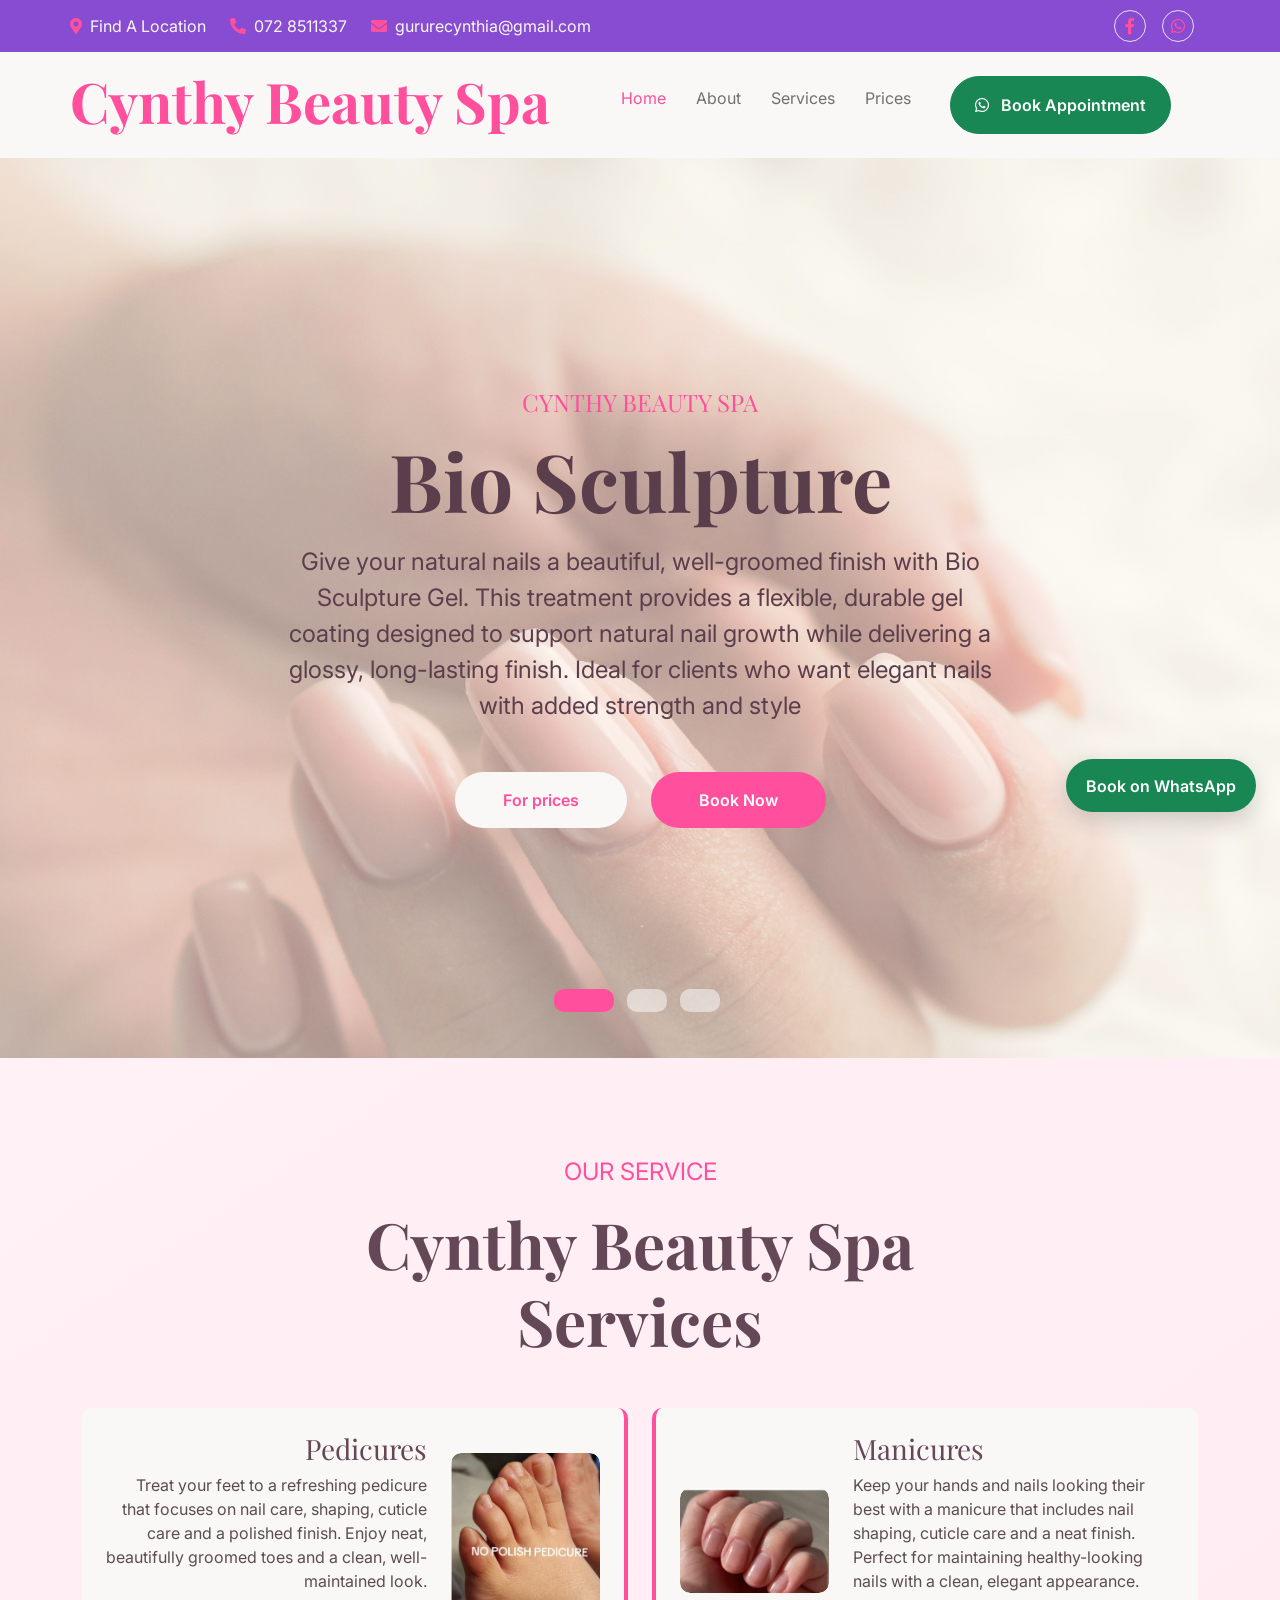
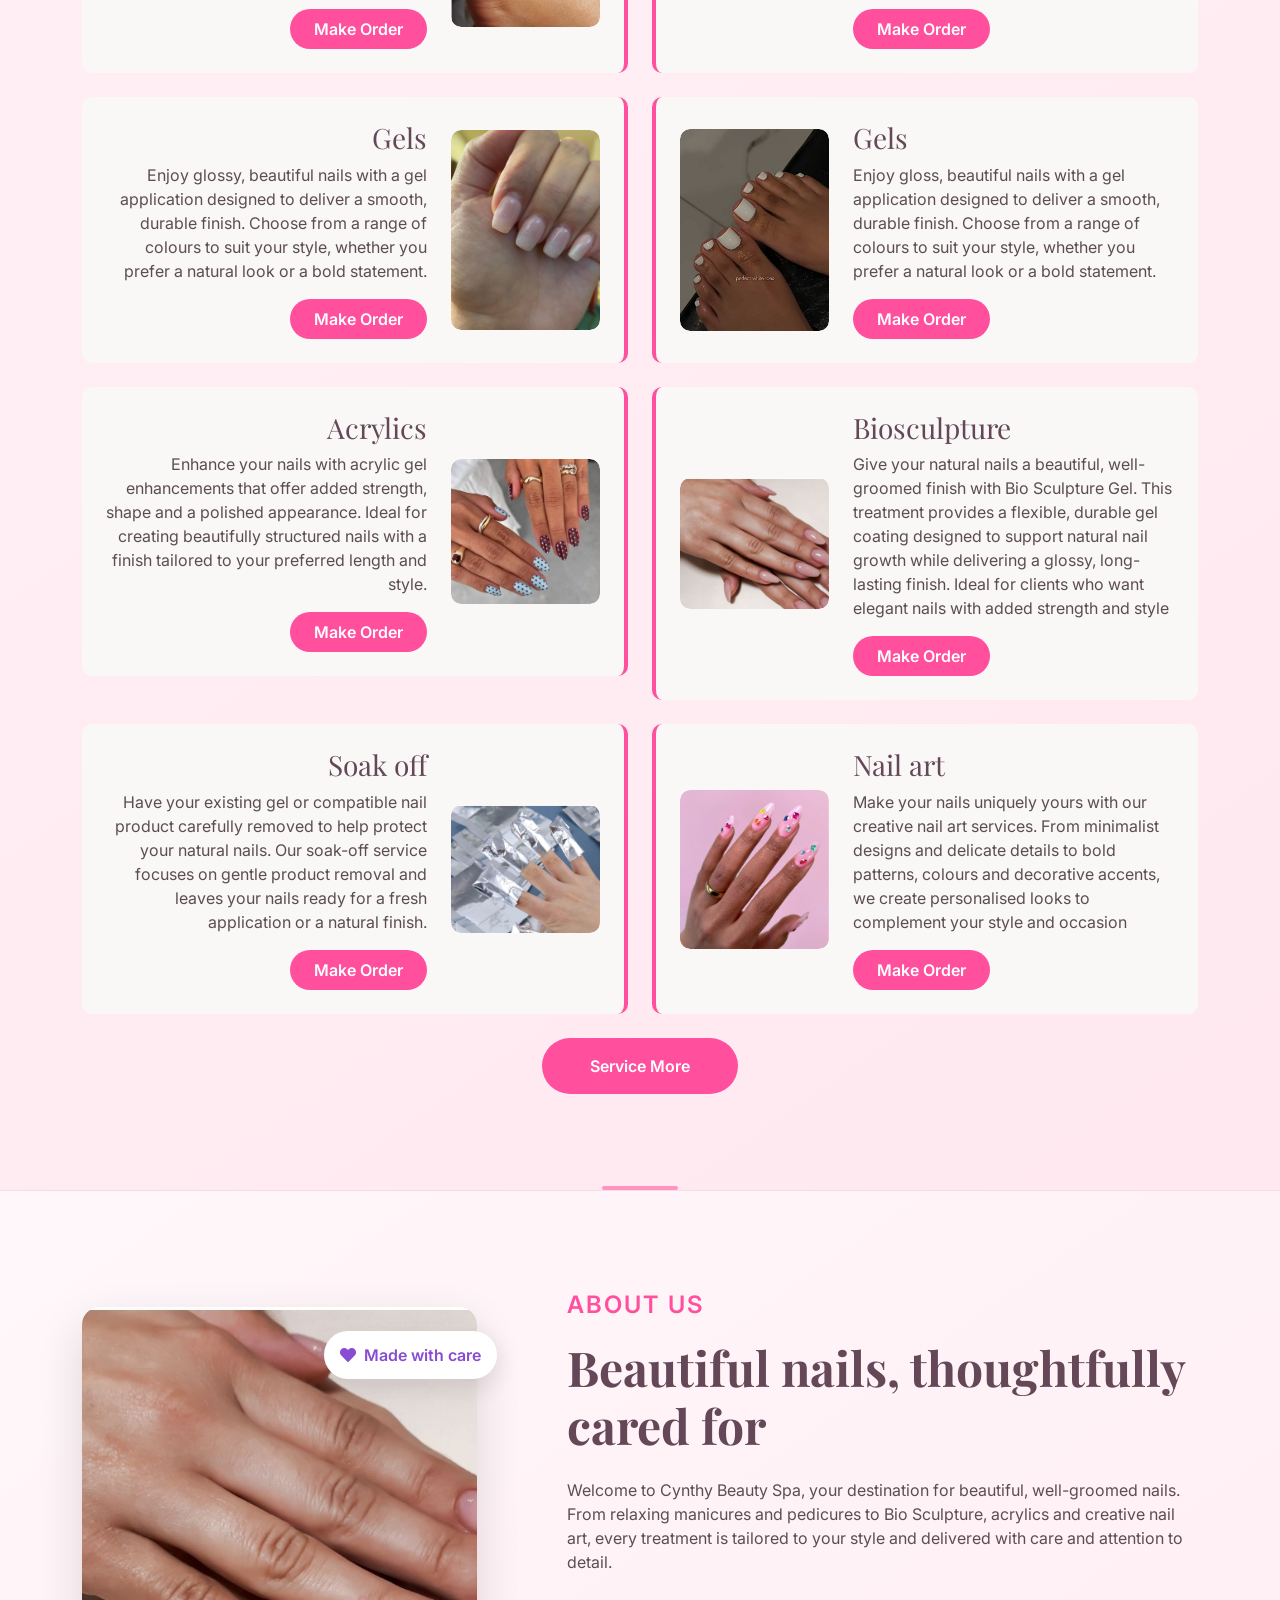
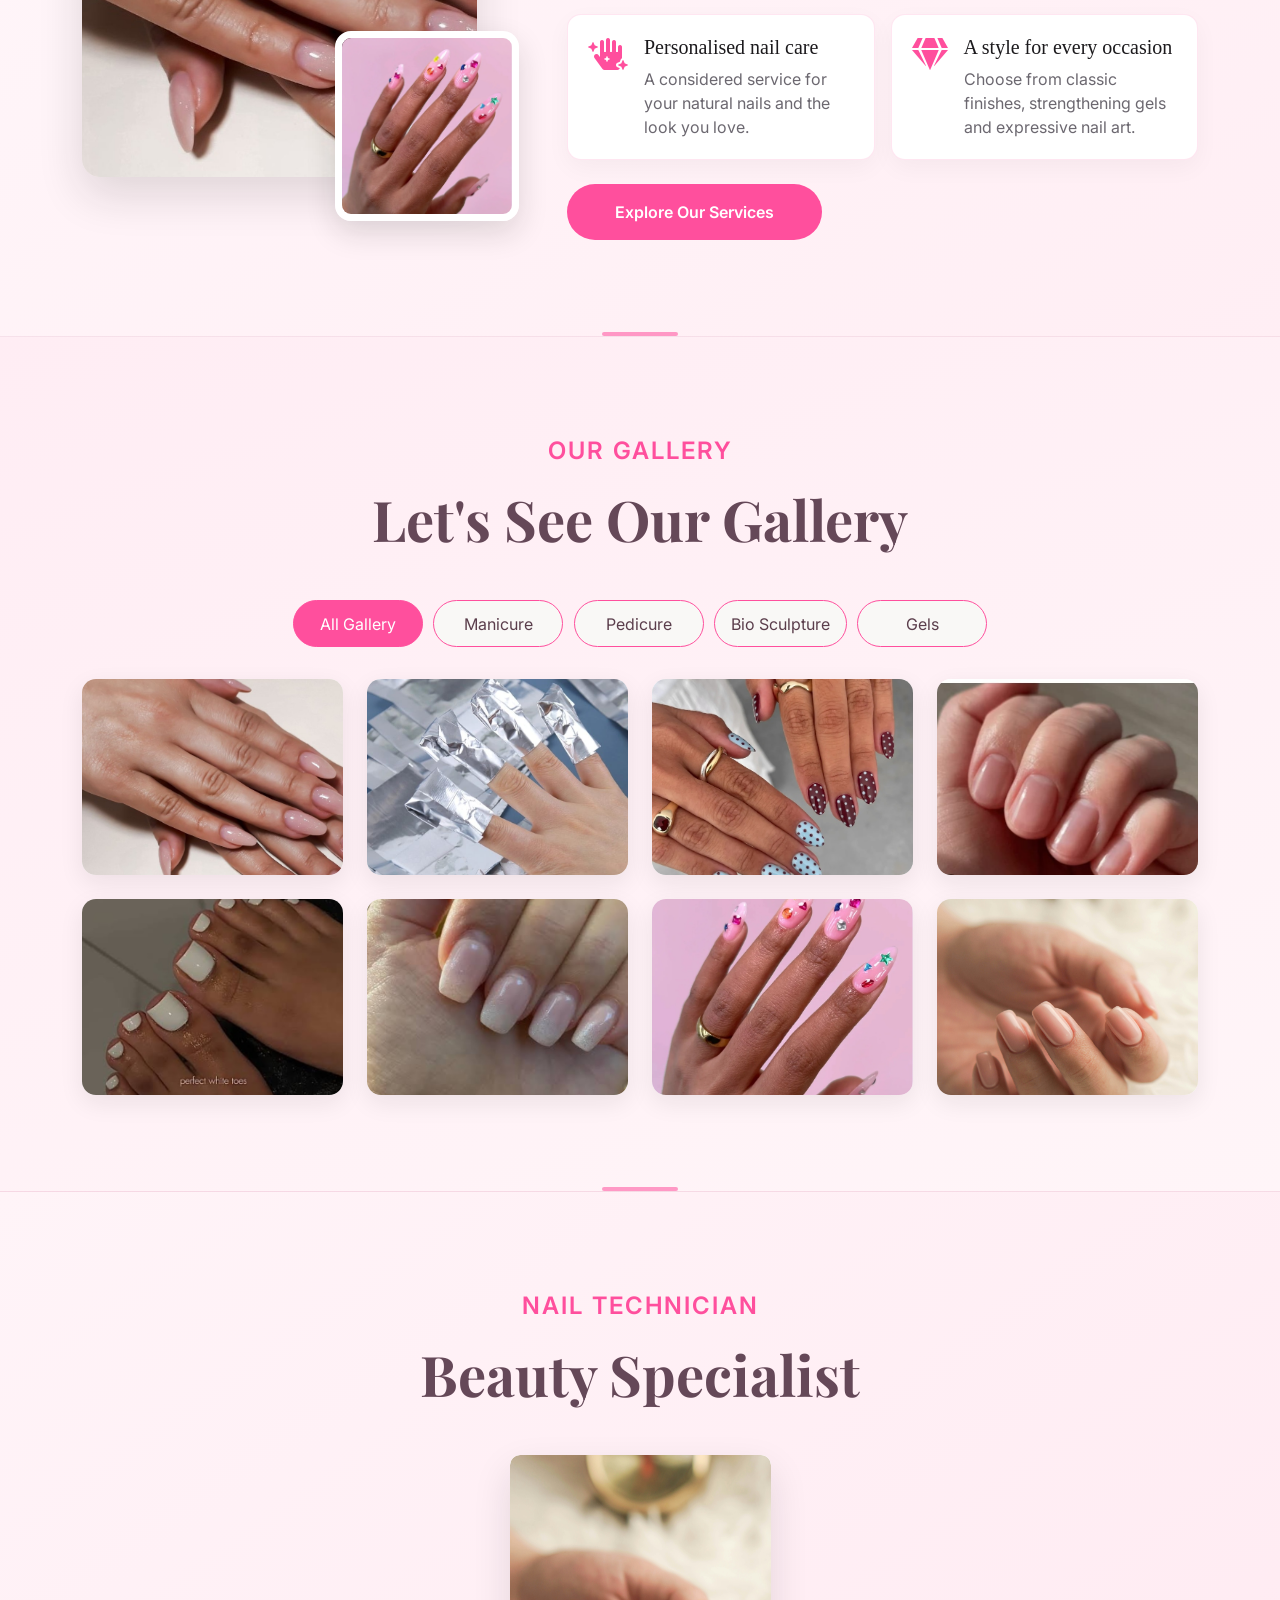
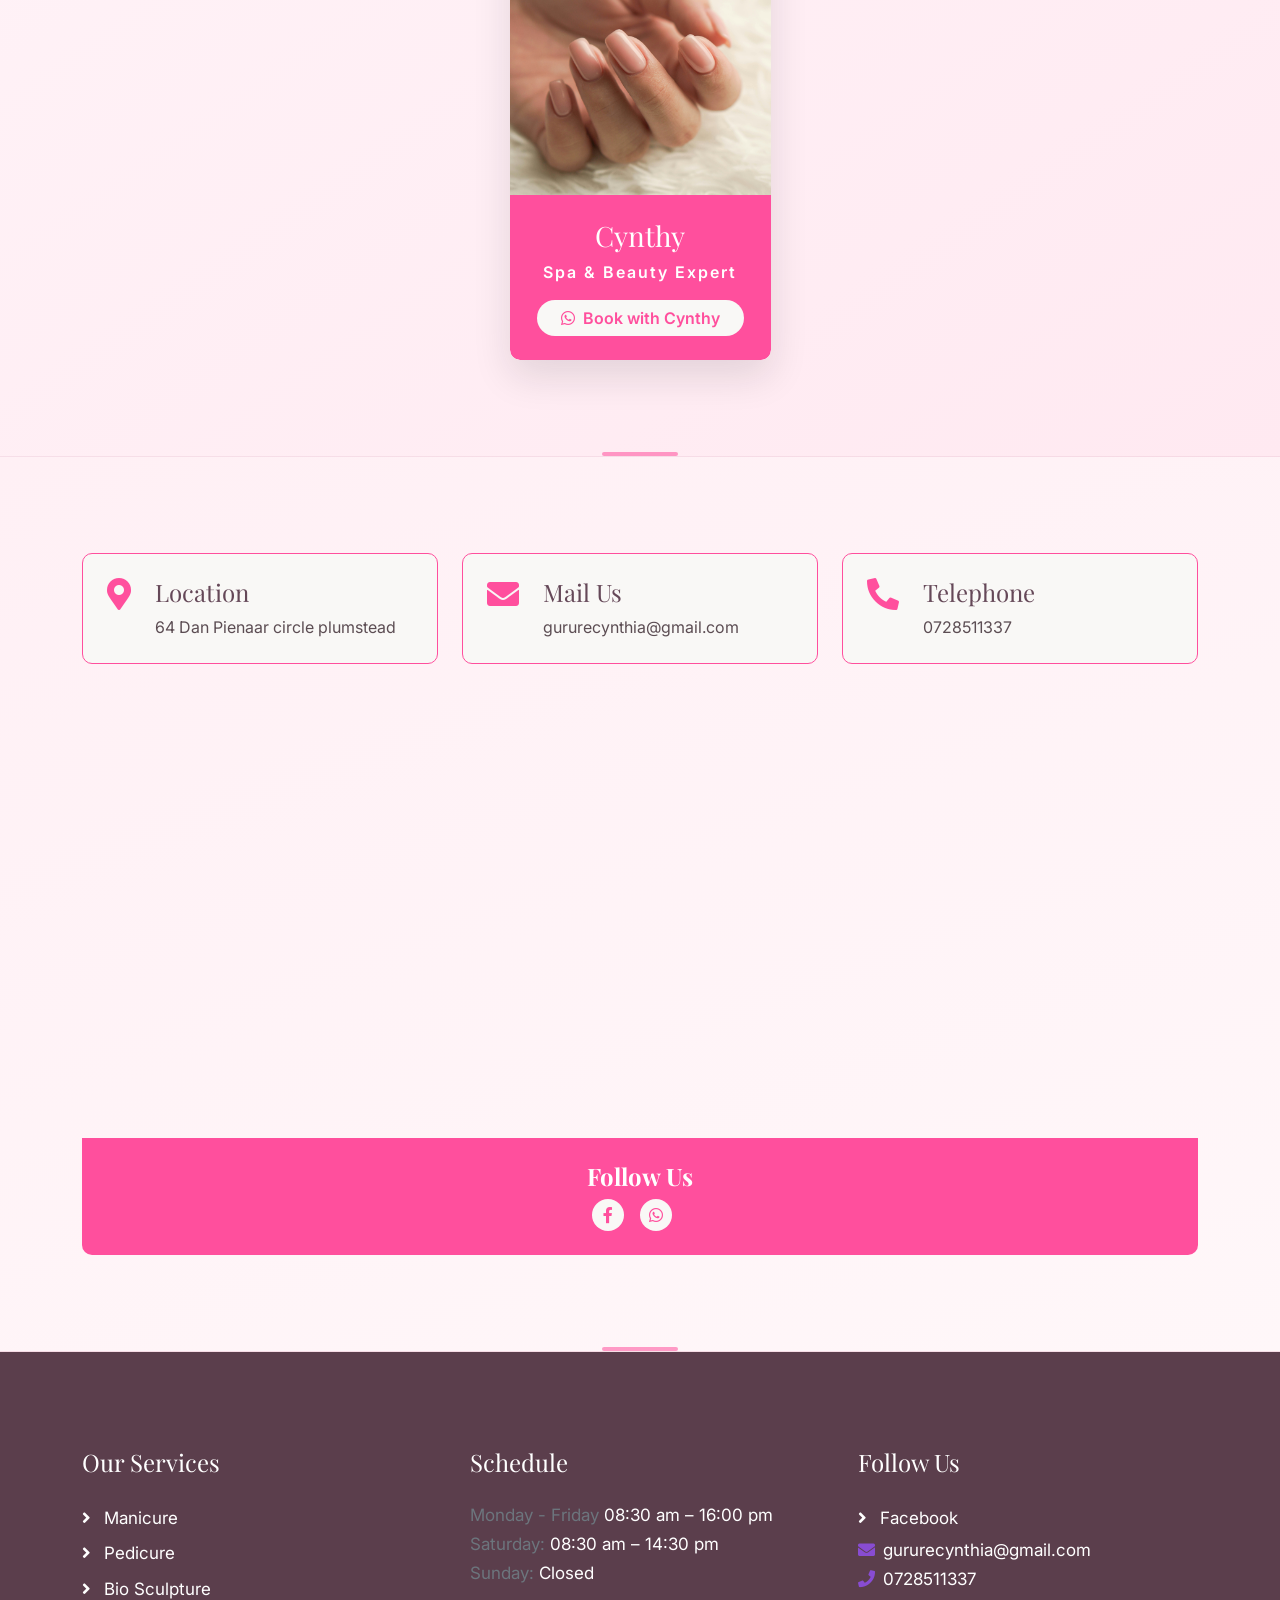
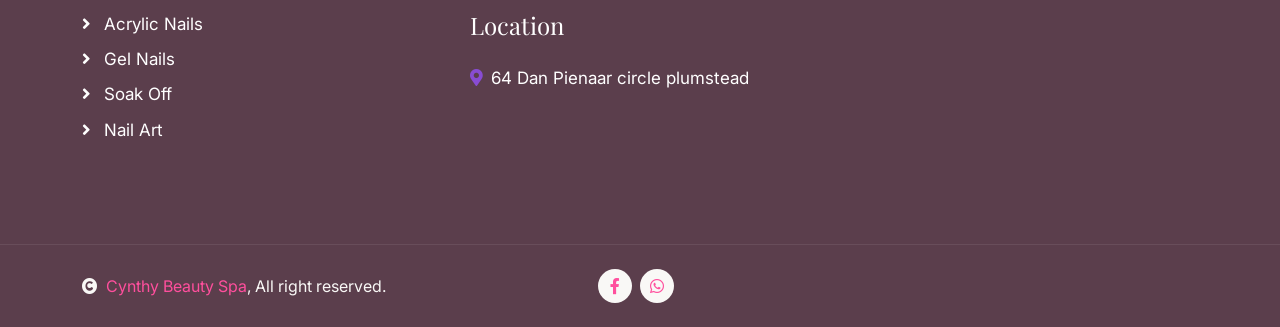
==== commit b165662d: "resolving" ====
--- a/index.html
+++ b/index.html
@@ -1,220 +1,1260 @@
 <!DOCTYPE html>
 <html lang="en">
-<head>
-    <meta charset="utf-8">
-    <meta name="viewport" content="width=device-width, initial-scale=1">
-    <meta name="theme-color" content="#101b2c">
-    <meta name="description" content="ReliaServe helps small and growing businesses with managed IT, cybersecurity, cloud backup and Acronis-focused protection.">
-    <title>ReliaServe | Managed IT & Cybersecurity</title>
-    <link rel="preconnect" href="https://fonts.googleapis.com">
-    <link rel="preconnect" href="https://fonts.gstatic.com" crossorigin>
-    <link href="https://fonts.googleapis.com/css2?family=DM+Sans:wght@400;500;600;700&family=Manrope:wght@400;500;600;700;800&display=swap" rel="stylesheet">
-    <link rel="stylesheet" href="https://cdnjs.cloudflare.com/ajax/libs/font-awesome/6.5.2/css/all.min.css">
-    <link href="css/bootstrap.min.css" rel="stylesheet">
-    <link href="css/tech.css" rel="stylesheet">
-</head>
-<body>
-    <header class="site-header">
-        <nav class="navbar navbar-expand-lg container" aria-label="Main navigation">
-            <a class="navbar-brand brand" href="#home" aria-label="ReliaServe home">
-                <span class="brand-mark"><i class="fa-solid fa-shield-halved"></i></span>
-                <span>relia<span class="brand-accent">serve</span></span>
-            </a>
-            <button class="navbar-toggler" type="button" data-bs-toggle="collapse" data-bs-target="#mainNav" aria-controls="mainNav" aria-expanded="false" aria-label="Toggle navigation">
-                <span class="fa-solid fa-bars"></span>
-            </button>
-            <div class="collapse navbar-collapse" id="mainNav">
-                <div class="navbar-nav ms-auto align-items-lg-center">
-                    <a class="nav-link" href="#services">What we do</a>
-                    <a class="nav-link" href="#acronis">Acronis</a>
-                    <a class="nav-link" href="#about">About</a>
-                    <a class="nav-link nav-cta" href="#contact">Let's talk <i class="fa-solid fa-arrow-right"></i></a>
-                </div>
-            </div>
-        </nav>
-    </header>
-
-    <main>
-        <section class="hero" id="home">
-            <div class="hero-grid"></div>
-            <div class="container hero-content">
-                <div class="row align-items-center gy-5">
+
+    <head>
+        <meta charset="utf-8">
+        <title>Nail Salon in Plumstead | Cynthy Beauty Spa</title>
+        <meta content="width=device-width, initial-scale=1.0" name="viewport">
+        <meta name="keywords" content="nail salon Plumstead, manicures Plumstead, pedicures Plumstead, Bio Sculpture nails, acrylic nails, nail art, Cynthy Beauty Spa">
+        <meta name="description" content="Visit Cynthy Beauty Spa in Plumstead for manicures, pedicures, Bio Sculpture, acrylic and gel nails, and nail art. Explore our treatments and book your appointment.">
+
+        <!-- Google Web Fonts -->
+        <link rel="preconnect" href="https://fonts.googleapis.com">
+        <link rel="preconnect" href="https://fonts.gstatic.com" crossorigin>
+        <link href="https://fonts.googleapis.com/css2?family=Inter:wght@400;500;600;700&family=Playfair+Display:wght@400;500;600;700&display=swap" rel="stylesheet">
+
+        <!-- Icon Font Stylesheet -->
+        <link rel="stylesheet" href="https://use.fontawesome.com/releases/v5.15.4/css/all.css"/>
+        <link href="https://cdn.jsdelivr.net/npm/bootstrap-icons@1.4.1/font/bootstrap-icons.css" rel="stylesheet">
+
+        <!-- Libraries Stylesheet -->
+        <link href="lib/animate/animate.min.css" rel="stylesheet">
+        <link href="lib/lightbox/css/lightbox.min.css" rel="stylesheet">
+        <link href="lib/owlcarousel/assets/owl.carousel.min.css" rel="stylesheet">
+
+
+        <!-- Customized Bootstrap Stylesheet -->
+        <link href="css/bootstrap.min.css" rel="stylesheet">
+
+        <!-- Template Stylesheet -->
+        <link href="css/style.css" rel="stylesheet">
+    </head>
+
+    <body>
+
+        <!-- Spinner Start -->
+        <div id="spinner" class="show w-100 vh-100 bg-white position-fixed translate-middle top-50 start-50  d-flex align-items-center justify-content-center">
+            <div class="spinner-grow text-primary" role="status"></div>
+        </div>
+        <!-- Spinner End -->
+
+
+        <!-- Navbar start -->
+        <div class="container-fluid sticky-top px-0">
+            <div class="container-fluid topbar d-none d-lg-block">
+                <div class="container px-0">
+                    <div class="row align-items-center">
+                        <div class="col-lg-8">
+                            <div class="d-flex flex-wrap">
+                                <a href="#" class="me-4 text-light"><i class="fas fa-map-marker-alt text-primary me-2"></i>Find A Location</a>
+                                <a href="#" class="me-4 text-light"><i class="fas fa-phone-alt text-primary me-2"></i>072 8511337</a>
+                                <a href="#" class="text-light"><i class="fas fa-envelope text-primary me-2"></i>gururecynthia@gmail.com</a>
+                            </div>
+
+                        </div>
+                        <div class="col-lg-4">
+                            <div class="d-flex align-items-center justify-content-end">
+                                <a href="#" class="me-3 btn-square border rounded-circle nav-fill"><i class="fab fa-facebook-f"></i></a>
+                                <a aria-label="WhatsApp" rel="noopener noreferrer" target="_blank" href="https://wa.me/27728511337?text=Hello%20Cynthy%20Beauty%20Spa%2C%20I%20would%20like%20to%20book%20an%20appointment." class="me-3 btn-square border rounded-circle nav-fill"><i class="fab fa-whatsapp"></i></a>
+
+
+                            </div>
+                        </div>
+                    </div>
+                </div>
+            </div>
+            <div class="container-fluid bg-light">
+                <div class="container px-0">
+                    <nav class="navbar navbar-light navbar-expand-xl">
+                        <a href="index.html" class="navbar-brand">
+                            <h1 class="text-primary display-4">Cynthy Beauty Spa</h1>
+                        </a>
+                        <button class="navbar-toggler py-2 px-3" type="button" data-bs-toggle="collapse" data-bs-target="#navbarCollapse">
+                            <span class="fa fa-bars text-primary"></span>
+                        </button>
+                        <div class="collapse navbar-collapse bg-light py-3" id="navbarCollapse">
+                            <div class="navbar-nav mx-auto border-top">
+                                <a href="index.html" class="nav-item nav-link active">Home</a>
+                                <a href="about.html" class="nav-item nav-link">About</a>
+                                <a href="service.html#services" class="nav-item nav-link">Services</a>
+                                <a href="price.html#price-list" class="nav-item nav-link">Prices</a>
+                                <!--<div class="nav-item dropdown">
+                                    <a href="#" class="nav-link dropdown-toggle" data-bs-toggle="dropdown">Pages</a>
+                                    <div class="dropdown-menu m-0 bg-secondary rounded-0">
+                                        <a href="team.html" class="dropdown-item">Team</a>
+                                        <a href="testimonial.html" class="dropdown-item">Testimonial</a>
+                                        <a href="gallery.html" class="dropdown-item">Gallery</a>
+                                        <a href="appointment.html" class="dropdown-item">Appointment</a>
+                                        <a href="404.html" class="dropdown-item">404 page</a>
+                                    </div>-->
+
+                            <div class="d-flex align-items-center flex-nowrap pt-xl-0">
+                                <a href="https://wa.me/27728511337?text=Hello%20Cynthy%20Beauty%20Spa%2C%20I%20would%20like%20to%20book%20an%20appointment."
+                                    target="_blank"
+                                    rel="noopener noreferrer"
+                                    class="btn btn-success rounded-pill py-3 px-4 ms-4">
+                                    <i class="fab fa-whatsapp me-2"></i> Book Appointment
+                                    </a>
+                            </div>
+                        </div>
+                    </nav>
+                </div>
+            </div>
+        </div>
+        <!-- Navbar End -->
+
+
+        <!-- Modal Search Start -->
+        <div class="modal fade" id="searchModal" tabindex="-1" aria-labelledby="exampleModalLabel" aria-hidden="true">
+            <div class="modal-dialog modal-fullscreen">
+                <div class="modal-content rounded-0">
+                    <div class="modal-header">
+                        <h4 class="modal-title mb-0" id="exampleModalLabel">Search by keyword</h4>
+                        <button type="button" class="btn-close" data-bs-dismiss="modal" aria-label="Close"></button>
+                    </div>
+                    <div class="modal-body d-flex align-items-center">
+                        <div class="input-group w-75 mx-auto d-flex">
+                            <input type="search" class="form-control p-3" placeholder="keywords" aria-describedby="search-icon-1">
+                            <span id="search-icon-1" class="input-group-text p-3"><i class="fa fa-search"></i></span>
+                        </div>
+                    </div>
+                </div>
+            </div>
+        </div>
+        <!-- Modal Search End -->
+
+
+
+        <!-- Carousel Start -->
+        <div class="container-fluid carousel-header px-0">
+            <div id="carouselId" class="carousel slide" data-bs-ride="carousel">
+                <ol class="carousel-indicators">
+                    <li data-bs-target="#carouselId" data-bs-slide-to="0" class="active"></li>
+                    <li data-bs-target="#carouselId" data-bs-slide-to="1"></li>
+                    <li data-bs-target="#carouselId" data-bs-slide-to="2"></li>
+                </ol>
+                <div class="carousel-inner" role="listbox">
+                    <div class="carousel-item active">
+                        <img src="img\Bio.jpg" class="img-fluid" alt="Image">
+                        <div class="carousel-caption">
+                            <div class="p-3" style="max-width: 900px;">
+                                <h4 class="text-primary text-uppercase mb-3">Cynthy Beauty Spa</h4>
+                                <h1 class="display-1 text-capitalize text-dark mb-3">Bio Sculpture</h1>
+                                <p class="mx-md-5 fs-4 px-4 mb-5 text-dark">Give your natural nails a beautiful, well-groomed finish with
+                                            Bio Sculpture Gel. This treatment provides a flexible,
+                                            durable gel coating designed to support natural nail growth
+                                            while delivering a glossy, long-lasting finish. Ideal for
+                                            clients who want elegant nails with added strength and style</p>
+                                <div class="d-flex align-items-center justify-content-center">
+                                    <a class="btn btn-light btn-light-outline-0 rounded-pill py-3 px-5 me-4" href="price.html#price-list">For prices</a>
+                                    <a rel="noopener noreferrer" target="_blank" class="btn btn-primary btn-primary-outline-0 rounded-pill py-3 px-5" href="https://wa.me/27728511337?text=Hello%20Cynthy%20Beauty%20Spa%2C%20I%20would%20like%20to%20book%20an%20appointment.">Book Now</a>
+                                </div>
+                            </div>
+                        </div>
+                    </div>
+                    <div class="carousel-item">
+                        <img src="img\Nail a.jpg" class="img-fluid" alt="Image">
+                        <div class="carousel-caption">
+                            <div class="p-3" style="max-width: 900px;">
+                                <h4 class="text-primary text-uppercase mb-3" style="letter-spacing: 3px;">Cynthy Beauty Spa</h4>
+                                <h1 class="display-1 text-capitalize text-dark mb-3">Manicure</h1>
+                                <p class="mx-md-5 fs-4 px-5 mb-5 text-dark">Keep your hands and nails looking their best with a manicure
+                                            that includes nail shaping, cuticle care and a neat finish.
+                                            Perfect for maintaining healthy-looking nails with a clean,
+                                            elegant appearance.</p>
+                                <div class="d-flex align-items-center justify-content-center">
+                                    <a class="btn btn-light btn-light-outline-0 rounded-pill py-3 px-5 me-4" href="price.html#price-list">For prices</a>
+                                    <a rel="noopener noreferrer" target="_blank" class="btn btn-primary btn-primary-outline-0 rounded-pill py-3 px-5" href="https://wa.me/27728511337?text=Hello%20Cynthy%20Beauty%20Spa%2C%20I%20would%20like%20to%20book%20an%20appointment.">Book Now</a>
+                                </div>
+                            </div>
+                        </div>
+                    </div>
+                    <div class="carousel-item">
+                        <img src="img\pedicure a.jpg" class="img-fluid" alt="Image">
+                        <div class="carousel-caption">
+                            <div class="p-3" style="max-width: 900px;">
+                                <h4 class="text-primary text-uppercase mb-3" style="letter-spacing: 3px;">Cynthy Beauty Spa</h4>
+                                <h1 class="display-1 text-capitalize text-dark">Pedicure</h1>
+                                <p class="mx-md-5 fs-4 px-5 mb-5 text-dark">Treat your feet to a refreshing pedicure that focuses on nail
+                                                care, shaping, cuticle care and a polished finish. Enjoy neat,
+                                                beautifully groomed toes and a clean, well-maintained look.</p>
+                                <div class="d-flex align-items-center justify-content-center">
+                                    <a class="btn btn-light btn-light-outline-0 rounded-pill py-3 px-5 me-4" href="price.html#price-list">For prices</a>
+                                    <a rel="noopener noreferrer" target="_blank" class="btn btn-primary btn-primary-outline-0 rounded-pill py-3 px-5" href="https://wa.me/27728511337?text=Hello%20Cynthy%20Beauty%20Spa%2C%20I%20would%20like%20to%20book%20an%20appointment.">Book Now</a>
+                                </div>
+                            </div>
+                        </div>
+                    </div>
+qa
+                </div>
+                <button class="carousel-control-prev" type="button" data-bs-target="#carouselId" data-bs-slide="prev">
+                    <span class="carousel-control-prev-icon" aria-hidden="true"></span>
+                    <span class="visually-hidden">Previous</span>
+                </button>
+                <button class="carousel-control-next" type="button" data-bs-target="#carouselId" data-bs-slide="next">
+                    <span class="carousel-control-next-icon" aria-hidden="true"></span>
+                    <span class="visually-hidden">Next</span>
+                </button>
+            </div>
+        </div>
+        <!-- Carousel End -->
+
+
+        <!-- Services Start -->
+        <div class="container-fluid services home-services-section py-5">
+            <div class="container py-5">
+                <div class="mx-auto text-center mb-5" style="max-width: 800px;">
+                    <p class="fs-4 text-uppercase text-center text-primary">Our Service</p>
+                    <h1 class="display-3">Cynthy Beauty Spa Services</h1>
+                </div>
+                <div class="row g-4">
                     <div class="col-lg-6">
-                        <div class="eyebrow"><span class="pulse-dot"></span> IT that moves your business forward</div>
-                        <h1>Technology you can <span>count on.</span></h1>
-                        <p class="hero-copy">Practical managed IT and cybersecurity for businesses ready to work smarter, stay protected and grow with confidence.</p>
-                        <div class="hero-actions">
-                            <a class="button button-primary" href="#contact">Talk to an IT specialist <i class="fa-solid fa-arrow-right"></i></a>
-                            <a class="button button-quiet" href="#services">Explore our services</a>
-                        </div>
-                        <div class="hero-note"><i class="fa-solid fa-circle-check"></i> Straightforward support. Security-first thinking.</div>
+                        <div class="services-item bg-light border-4 border-end border-primary rounded p-4">
+                            <div class="row align-items-center">
+                                <div class="col-8">
+                                    <div class="services-content text-end">
+                                        <h3>Pedicures</h3>
+                                        <p>    Treat your feet to a refreshing pedicure that focuses on nail
+                                                care, shaping, cuticle care and a polished finish. Enjoy neat,
+                                                beautifully groomed toes and a clean, well-maintained look.</p>
+                                        <a href="price.html#price-list" class="btn btn-primary btn-primary-outline-0 rounded-pill py-2 px-4">Make Order</a>
+                                    </div>
+                                </div>
+                                <div class="col-4">
+                                    <div class="services-img d-flex align-items-center justify-content-center rounded">
+                                        <img src="img/pedicure.jpeg" class="img-fluid rounded" alt="">
+                                    </div>
+                                </div>
+                            </div>
+                        </div>
                     </div>
                     <div class="col-lg-6">
-                        <div class="dashboard" aria-label="Illustration of a business security dashboard">
-                            <div class="dashboard-top">
-                                <div class="window-dots"><i></i><i></i><i></i></div>
-                                <span>RELIASERVE / OVERVIEW</span>
-                                <i class="fa-solid fa-ellipsis"></i>
-                            </div>
-                            <div class="dashboard-body">
-                                <div class="dashboard-heading">
-                                    <div><small>YOUR BUSINESS, PROTECTED</small><h2>Security overview</h2></div>
-                                    <span class="status-pill"><i></i> Monitoring</span>
-                                </div>
-                                <div class="protection-score">
-                                    <div class="score-ring"><span>24<small>/7</small></span></div>
-                                    <div><strong>Always-on protection</strong><p>A clearer view of your IT health</p></div>
-                                </div>
-                                <div class="dashboard-list">
-                                    <div class="dashboard-row"><span class="row-icon teal"><i class="fa-solid fa-cloud-arrow-up"></i></span><span><b>Cloud backup</b><small>Business data, recoverable</small></span><i class="fa-solid fa-check row-check"></i></div>
-                                    <div class="dashboard-row"><span class="row-icon blue"><i class="fa-solid fa-shield-halved"></i></span><span><b>Endpoint security</b><small>Devices under watch</small></span><i class="fa-solid fa-check row-check"></i></div>
-                                    <div class="dashboard-row"><span class="row-icon violet"><i class="fa-solid fa-headset"></i></span><span><b>IT support</b><small>Real help when it matters</small></span><i class="fa-solid fa-check row-check"></i></div>
-                                </div>
-                                <div class="dashboard-foot"><span><i class="fa-solid fa-lock"></i> Security-first by design</span><span>RELIABLE IT <i class="fa-solid fa-arrow-up-right-from-square"></i></span></div>
-                            </div>
-                        </div>
-                        <div class="hero-float"><span class="float-icon"><i class="fa-solid fa-bolt"></i></span><span><b>Less IT friction</b><small>More room to focus</small></span></div>
-                    </div>
-                </div>
-            </div>
-            <div class="hero-bottom-line"></div>
-        </section>
-
-        <section class="intro-strip">
-            <div class="container intro-inner">
-                <p>One trusted partner for your <strong>IT, security and continuity.</strong></p>
-                <div class="intro-tags"><span><i class="fa-solid fa-check"></i> Managed IT</span><span><i class="fa-solid fa-check"></i> Cybersecurity</span><span><i class="fa-solid fa-check"></i> Backup & recovery</span></div>
-            </div>
-        </section>
-
-        <section class="section services-section" id="services">
+                        <div class="services-item bg-light border-4 border-start border-primary rounded p-4">
+                            <div class="row align-items-center">
+                                <div class="col-4">
+                                    <div class="services-img d-flex align-items-center justify-content-center rounded">
+                                        <img src="img/manicurecynthy.jpeg" class="img-fluid rounded" alt="">
+                                    </div>
+                                </div>
+                                <div class="col-8">
+                                    <div class="services-content text-start">
+                                        <h3>Manicures</h3>
+                                        <p> Keep your hands and nails looking their best with a manicure
+                                            that includes nail shaping, cuticle care and a neat finish.
+                                            Perfect for maintaining healthy-looking nails with a clean,
+                                            elegant appearance.</p>
+                                        <a href="price.html#price-list" class="btn btn-primary btn-primary-outline-0 rounded-pill py-2 px-4">Make Order</a>
+                                    </div>
+                                </div>
+                            </div>
+                        </div>
+                    </div>
+                    <div class="col-lg-6">
+                        <div class="services-item bg-light border-4 border-end border-primary rounded p-4">
+                            <div class="row align-items-center">
+                                <div class="col-8">
+                                    <div class="services-content text-end">
+                                        <h3>Gels</h3>
+                                        <p>    Enjoy glossy, beautiful nails with a gel application designed
+                                                to deliver a smooth, durable finish. Choose from a range of
+                                                colours to suit your style, whether you prefer a natural look
+                                                or a bold statement.</p>
+                                        <a href="price.html#price-list" class="btn btn-primary btn-primary-outline-0 rounded-pill py-2 px-4">Make Order</a>
+                                    </div>
+                                </div>
+                                <div class="col-4">
+                                    <div class="services-img d-flex align-items-center justify-content-center rounded">
+                                        <img src="img\Fill Acrylics.jpeg" class="img-fluid rounded" alt="">
+                                    </div>
+                                </div>
+                            </div>
+                        </div>
+                    </div>
+                    <div class="col-lg-6">
+                        <div class="services-item bg-light border-4 border-start border-primary rounded p-4">
+                            <div class="row align-items-center">
+                                <div class="col-4">
+                                    <div class="services-img d-flex align-items-center justify-content-center rounded">
+                                        <img src="img\Gel toes.jpeg" class="img-fluid rounded" alt="">
+                                    </div>
+                                </div>
+                                <div class="col-8">
+                                    <div class="services-content text-start">
+                                        <h3>Gels</h3>
+                                        <p>  Enjoy gloss, beautiful nails with a gel application designed
+                                            to deliver a smooth, durable finish. Choose from a range of
+                                            colours to suit your style, whether you prefer a natural look
+                                            or a bold statement.</p>
+                                        <a href="price.html#price-list" class="btn btn-primary btn-primary-outline-0 rounded-pill py-2 px-4">Make Order</a>
+                                    </div>
+                                </div>
+                            </div>
+                        </div>
+                    </div>
+                    <div class="col-lg-6">
+                        <div class="services-item bg-light border-4 border-end border-primary rounded p-4">
+                            <div class="row align-items-center">
+                                <div class="col-8">
+                                    <div class="services-content text-end">
+                                        <h3>Acrylics</h3>
+                                        <p>Enhance your nails with acrylic gel enhancements that offer
+                                            added strength, shape and a polished appearance. Ideal for
+                                            creating beautifully structured nails with a finish tailored
+                                            to your preferred length and style.</p>
+                                        <a href="price.html#price-list" class="btn btn-primary btn-primary-outline-0 rounded-pill py-2 px-4">Make Order</a>
+                                    </div>
+                                </div>
+                                <div class="col-4">
+                                    <div class="services-img d-flex align-items-center justify-content-center rounded">
+                                        <img src="img/Acrylics.jpeg" class="img-fluid rounded" alt="">
+                                    </div>
+                                </div>
+                            </div>
+                        </div>
+                    </div>
+                    <div class="col-lg-6">
+                        <div class="services-item bg-light border-4 border-start border-primary rounded p-4">
+                            <div class="row align-items-center">
+                                <div class="col-4">
+                                    <div class="services-img d-flex align-items-center justify-content-center rounded">
+                                        <img src="img/Bio Scupture.jpeg" class="img-fluid rounded" alt="">
+                                    </div>
+                                </div>
+                                <div class="col-8">
+                                    <div class="services-content text-start">
+                                        <h3>Biosculpture</h3>
+                                        <p> Give your natural nails a beautiful, well-groomed finish with
+                                            Bio Sculpture Gel. This treatment provides a flexible,
+                                            durable gel coating designed to support natural nail growth
+                                            while delivering a glossy, long-lasting finish. Ideal for
+                                            clients who want elegant nails with added strength and style </p>
+                                        <a href="price.html#price-list" class="btn btn-primary btn-primary-outline-0 rounded-pill py-2 px-4">Make Order</a>
+                                    </div>
+                                </div>
+                            </div>
+                        </div>
+                    </div>
+                    <div class="col-lg-6">
+                        <div class="services-item bg-light border-4 border-end border-primary rounded p-4">
+                            <div class="row align-items-center">
+                                <div class="col-8">
+                                    <div class="services-content text-end">
+                                        <h3>Soak off</h3>
+                                        <p> Have your existing gel or compatible nail product carefully
+                                            removed to help protect your natural nails. Our soak-off
+                                            service focuses on gentle product removal and leaves your
+                                            nails ready for a fresh application or a natural finish.</p>
+                                        <a href="price.html#price-list" class="btn btn-primary btn-primary-outline-0 rounded-pill py-2 px-4">Make Order</a>
+                                    </div>
+                                </div>
+                                <div class="col-4">
+                                    <div class="services-img d-flex align-items-center justify-content-center rounded">
+                                        <img src="img\SoakOffCynthy.jpeg" class="img-fluid rounded" alt="">
+                                    </div>
+                                </div>
+                            </div>
+                        </div>
+                    </div>
+                    <div class="col-lg-6">
+                        <div class="services-item bg-light border-4 border-start border-primary rounded p-4">
+                            <div class="row align-items-center">
+                                <div class="col-4">
+                                    <div class="services-img d-flex align-items-center justify-content-center rounded">
+                                        <img src="img\nailArt Cynthy.jpeg" class="img-fluid rounded" alt="">
+                                    </div>
+                                </div>
+                                <div class="col-8">
+                                    <div class="services-content text-start">
+                                        <h3>Nail art</h3>
+                                        <p>    Make your nails uniquely yours with our creative nail art
+                                                services. From minimalist designs and delicate details to
+                                                bold patterns, colours and decorative accents, we create
+                                                personalised looks to complement your style and occasion</p>
+                                        <a href="price.html#price-list" class="btn btn-primary btn-primary-outline-0 rounded-pill py-2 px-4">Make Order</a>
+                                    </div>
+                                </div>
+                            </div>
+                        </div>
+                    </div>
+                    <div class="col-12">
+                        <div class="services-btn text-center">
+                            <a href="price.html#price-list" class="btn btn-primary btn-primary-outline-0 rounded-pill py-3 px-5">Service More</a>
+                        </div>
+                    </div>
+                </div>
+            </div>
+        </div>
+        <!-- Services End -->
+
+
+        <!-- About Start -->
+        <div class="container-fluid about home-about-section py-5">
+            <div class="container py-5">
+                <div class="row g-5 align-items-center">
+                    <div class="col-lg-5">
+                        <div class="home-about-visual">
+                            <img src="img/Bio%20Scupture.jpeg" class="img-fluid home-about-main" alt="Soft pink Bio Sculpture manicure">
+                            <img src="img/nailArt%20Cynthy.jpeg" class="img-fluid home-about-detail" alt="Colorful nail art by Cynthy Beauty Spa">
+                            <div class="home-about-badge"><i class="fas fa-heart me-2" aria-hidden="true"></i>Made with care</div>
+                        </div>
+                    </div>
+                    <div class="col-lg-7 home-about-copy">
+                        <p class="fs-4 text-uppercase text-primary">About Us</p>
+                        <h2 class="display-5 mb-4">Beautiful nails, thoughtfully cared for</h2>
+                        <p class="mb-4">Welcome to Cynthy Beauty Spa, your destination for beautiful, well-groomed nails. From relaxing manicures and pedicures to Bio Sculpture, acrylics and creative nail art, every treatment is tailored to your style and delivered with care and attention to detail.</p>
+                        <div class="row g-3 home-about-features">
+                            <div class="col-md-6">
+                                <div class="home-about-feature d-flex align-items-start h-100">
+                                    <i class="fas fa-hand-sparkles fa-2x text-primary" aria-hidden="true"></i>
+                                    <div class="ms-3">
+                                        <h3 class="h5 mb-2">Personalised nail care</h3>
+                                        <p class="mb-0">A considered service for your natural nails and the look you love.</p>
+                                    </div>
+                                </div>
+                            </div>
+                            <div class="col-md-6">
+                                <div class="home-about-feature d-flex align-items-start h-100">
+                                    <i class="fas fa-gem fa-2x text-primary" aria-hidden="true"></i>
+                                    <div class="ms-3">
+                                        <h3 class="h5 mb-2">A style for every occasion</h3>
+                                        <p class="mb-0">Choose from classic finishes, strengthening gels and expressive nail art.</p>
+                                    </div>
+                                </div>
+                            </div>
+                        </div>
+                        <a href="price.html#price-list" class="btn btn-primary btn-primary-outline-0 rounded-pill py-3 px-5 mt-4">Explore Our Services</a>
+                    </div> 
+                </div>
+            </div>
+        </div>
+        <!-- About End -->
+
+
+        <!-- Appointment Start -->
+        <!--<div class="container-fluid appointment py-5">
+            <div class="container py-5">
+                <div class="row g-5 align-items-center">
+                    <div class="col-lg-6">
+                        <div class="appointment-form p-5">
+                            <p class="fs-4 text-uppercase text-primary">Get In Touch</p>
+                            <h1 class="display-4 mb-4 text-white">Get Appointment</h1>
+                            <form>
+                                <div class="row gy-3 gx-4">
+                                    <div class="col-lg-6">
+                                        <input type="text" class="form-control py-3 border-white bg-transparent text-white" placeholder="First Name">
+                                    </div>
+                                    <div class="col-lg-6">
+                                        <input type="email" class="form-control py-3 border-white bg-transparent text-white" placeholder="Email">
+                                    </div>
+                                    <div class="col-lg-6">
+                                        <select class="form-select py-3 border-white bg-transparent" aria-label="Default select example">
+                                            <option selected>Open this select menu</option>
+                                            <option value="1">One</option>
+                                            <option value="2">Two</option>
+                                            <option value="3">Three</option>
+                                        </select>
+                                    </div>
+                                    <div class="col-lg-6">
+                                        <input type="date" class="form-control py-3 border-white bg-transparent">
+                                    </div>
+                                    <div class="col-lg-12">
+                                        <textarea class="form-control border-white bg-transparent text-white" name="text" id="area-text" cols="30" rows="5" placeholder="Write Comments"></textarea>
+                                    </div>
+                                    <div class="col-lg-12">
+                                        <button type="button" class="btn btn-primary btn-primary-outline-0 w-100 py-3 px-5">SUBMIT NOW</button>
+                                    </div>
+                                </div>
+                            </form>
+                        </div>
+                    </div>
+                    <div class="col-lg-6">
+                        <div class="appointment-time p-5">
+                            <h1 class="display-5 mb-4">Opening Hours</h1>
+                            <div class="d-flex justify-content-between fs-5 text-white">
+                                <p>Saturday:</p>
+                                <p>09:00 am – 10:00 pm</p>
+                            </div>
+                            <div class="d-flex justify-content-between fs-5 text-white">
+                                <p>Sunday:</p>
+                                <p>09:00 am – 10:00 pm</p>
+                            </div>
+                            <div class="d-flex justify-content-between fs-5 text-white">
+                                <p>Monday:</p>
+                                <p>09:00 am – 10:00 pm</p>
+                            </div>
+                            <div class="d-flex justify-content-between fs-5 text-white">
+                                <p>Tuesday:</p>
+                                <p>09:00 am – 10:00 pm</p>
+                            </div>
+                            <div class="d-flex justify-content-between fs-5 text-white">
+                                <p>Wednes:</p>
+                                <p>09:00 am – 08:00 pm</p>
+                            </div>
+                            <div class="d-flex justify-content-between fs-5 text-white mb-4">
+                                <p>Thursday:</p>
+                                <p>09:00 am – 05:00 pm</p>
+                            </div>
+                            <div class="d-flex justify-content-between fs-5 text-white mb-4">
+                                <p>Friday:</p>
+                                <p>CLOSED</p>
+                            </div>
+                            <p class="text-dark">Check out seasonal discounts for best offers.</p>
+                        </div>
+                    </div>
+                </div>
+            </div>
+
+        </div>-->
+        <!-- Appointment End -->
+
+
+        <!-- Gallery Start -->
+        <div class="container-fluid gallery home-gallery py-5">
+            <div class="container py-5">
+                <div class="text-center mx-auto mb-5" style="max-width: 800px;">
+                    <p class="fs-4 text-uppercase text-primary">Our Gallery</p>
+                    <h1 class="display-4 mb-4">Let's See Our Gallery</h1>
+                </div>
+                <div class="tab-class text-center">
+                    <ul class="nav nav-pills d-inline-flex justify-content-center mb-5">
+                        <li class="nav-item">
+                            <a class="d-flex mx-3 py-2 border border-primary bg-light rounded-pill active" data-bs-toggle="pill" href="#tab-1">
+                                <span class="text-dark" style="width: 150px;">All Gallery</span>
+                            </a>
+                        </li>
+                        <li class="nav-item">
+                            <a class="d-flex py-2 mx-3 border border-primary bg-light rounded-pill" data-bs-toggle="pill" href="#tab-2">
+                                <span class="text-dark" style="width: 150px;">Manicure</span>
+                            </a>
+                        </li>
+                        <li class="nav-item">
+                            <a class="d-flex mx-3 py-2 border border-primary bg-light rounded-pill" data-bs-toggle="pill" href="#tab-3">
+                                <span class="text-dark" style="width: 150px;">Pedicure</span>
+                            </a>
+                        </li>
+                        <li class="nav-item">
+                            <a class="d-flex mx-3 py-2 border border-primary bg-light rounded-pill" data-bs-toggle="pill" href="#tab-4">
+                                <span class="text-dark" style="width: 150px;">Bio Sculpture</span>
+                            </a>
+                        </li>
+                        <li class="nav-item">
+                            <a class="d-flex mx-3 py-2 border border-primary bg-light rounded-pill" data-bs-toggle="pill" href="#tab-5">
+                                <span class="text-dark" style="width: 150px;">Gels</span>
+                            </a>
+                        </li>
+                    </ul>
+                    <div class="tab-content">
+                        <div id="tab-1" class="tab-pane fade show p-0 active">
+                            <div class="row g-4">
+                                <div class="col-lg-12">
+                                    <div class="row g-4">
+                                        <div class="col-6 col-md-4 col-lg-3">
+                                            <div class="gallery-img">
+                                                <img class="img-fluid rounded w-100" src="img/Bio%20Scupture.jpeg" alt="">
+                                                <div class="gallery-overlay p-4">
+                                                    <h4 class="text-secondary">Bio Sculpture</h4>
+                                                </div>
+                                                <div class="search-icon">
+                                                    <a href="img/Bio%20Scupture.jpeg" data-lightbox="Gallery-1" class="my-auto"><i class="fas fa-search-plus btn-primary btn-primary-outline-0 rounded-circle p-3"></i></a>
+                                                </div>
+                                            </div>
+                                        </div>
+                                        <div class="col-6 col-md-4 col-lg-3">
+                                            <div class="gallery-img">
+                                                <img class="img-fluid rounded w-100" src="img/SoakOffCynthy.jpeg" alt="">
+                                                <div class="gallery-overlay p-4">
+                                                    <h4 class="text-secondary">Soak Off</h4>
+                                                </div>
+                                                <div class="search-icon">
+                                                    <a href="img/SoakOffCynthy.jpeg" data-lightbox="Gallery-2" class="my-auto"><i class="fas fa-search-plus btn-primary btn-primary-outline-0 rounded-circle p-3"></i></a>
+                                                </div>
+                                            </div>
+                                        </div>
+                                        <div class="col-6 col-md-4 col-lg-3">
+                                            <div class="gallery-img">
+                                                <img class="img-fluid rounded w-100" src="img/Acrylics.jpeg" alt="">
+                                                <div class="gallery-overlay p-4">
+                                                    <h4 class="text-secondary">Acrylic Gels</h4>
+                                                </div>
+                                                <div class="search-icon">
+                                                    <a href="img/Acrylics.jpeg" data-lightbox="Gallery-3" class="my-auto"><i class="fas fa-search-plus btn-primary btn-primary-outline-0 rounded-circle p-3"></i></a>
+                                                </div>
+                                            </div>
+                                        </div>
+                                        <div class="col-6 col-md-4 col-lg-3">
+                                            <div class="gallery-img">
+                                                <img class="img-fluid rounded w-100" src="img/manicurecynthy.jpeg" alt="">
+                                                <div class="gallery-overlay p-4">
+                                                    <h4 class="text-secondary">Soak Off</h4>
+                                                </div>
+                                                <div class="search-icon">
+                                                    <a href="img/manicurecynthy.jpeg" data-lightbox="Gallery-4" class="my-auto"><i class="fas fa-search-plus btn-primary btn-primary-outline-0 rounded-circle p-3"></i></a>
+                                                </div>
+                                            </div>
+                                        </div>
+                                        <div class="col-6 col-md-4 col-lg-3">
+                                            <div class="gallery-img">
+                                                <img class="img-fluid rounded w-100" src="img/Gel%20toes.jpeg" alt="">
+                                                <div class="gallery-overlay p-4">
+                                                    <h4 class="text-secondary">Gels</h4>
+                                                </div>
+                                                <div class="search-icon">
+                                                    <a href="img/Gel%20toes.jpeg" data-lightbox="Gallery-5" class="my-auto"><i class="fas fa-search-plus btn-primary btn-primary-outline-0 rounded-circle p-3"></i></a>
+                                                </div>
+                                            </div>
+                                        </div>
+                                        <div class="col-6 col-md-4 col-lg-3">
+                                            <div class="gallery-img">
+                                                <img class="img-fluid rounded w-100" src="img/Fill%20Acrylics.jpeg" alt="">
+                                                <div class="gallery-overlay p-4">
+                                                    <h4 class="text-secondary">Acrylic Gels</h4>
+                                                </div>
+                                                <div class="search-icon">
+                                                    <a href="img/Fill%20Acrylics.jpeg" data-lightbox="Gallery-6" class="my-auto"><i class="fas fa-search-plus btn-primary btn-primary-outline-0 rounded-circle p-3"></i></a>
+                                                </div>
+                                            </div>
+                                        </div>
+                                        <div class="col-6 col-md-4 col-lg-3">
+                                            <div class="gallery-img">
+                                                <img class="img-fluid rounded w-100" src="img/nailArt%20Cynthy.jpeg" alt="">
+                                                <div class="gallery-overlay p-4">
+                                                    <h4 class="text-secondary">Manicure</h4>
+                                                </div>
+                                                <div class="search-icon">
+                                                    <a href="img/nailArt%20Cynthy.jpeg" data-lightbox="Gallery-7" class="my-auto"><i class="fas fa-search-plus btn-primary btn-primary-outline-0 rounded-circle p-3"></i></a>
+                                                </div>
+                                            </div>
+                                        </div>
+                                        <div class="col-6 col-md-4 col-lg-3">
+                                            <div class="gallery-img">
+                                                <img class="img-fluid rounded w-100" src="img/Bio.jpg" alt="">
+                                                <div class="gallery-overlay p-4">
+                                                    <h4 class="text-secondary">Bio Sculpture</h4>
+                                                </div>
+                                                <div class="search-icon">
+                                                    <a href="img/Bio.jpg" data-lightbox="Gallery-8" class="my-auto"><i class="fas fa-search-plus btn-primary btn-primary-outline-0 rounded-circle p-3"></i></a>
+                                                </div>
+                                            </div>
+                                        </div>
+                                    </div>
+                                </div>
+                            </div>
+                        </div>
+                        <div id="tab-2" class="tab-pane fade show p-0">
+                            <div class="row g-4">
+                                <div class="col-lg-12">
+                                    <div class="row g-4">
+                                        <div class="col-6 col-md-4 col-lg-3">
+                                            <div class="gallery-img">
+                                                <img class="img-fluid rounded w-100" src="img/Acrylics.jpeg" alt="">
+                                                <div class="gallery-overlay p-4">
+                                                    <h4 class="text-secondary">Bio Sculpture</h4>
+                                                </div>
+                                                <div class="search-icon">
+                                                    <a href="img/Acrylics.jpeg" data-lightbox="Gallery-9" class="my-auto"><i class="fas fa-search-plus btn-primary btn-primary-outline-0 rounded-circle p-3"></i></a>
+                                                </div>
+                                            </div>
+                                        </div>
+                                        <div class="col-6 col-md-4 col-lg-3">
+                                            <div class="gallery-img">
+                                                <img class="img-fluid rounded w-100" src="img/pedicure.jpeg" alt="">
+                                                <div class="gallery-overlay p-4">
+                                                    <h4 class="text-secondary">Bio Sculpture</h4>
+                                                </div>
+                                                <div class="search-icon">
+                                                    <a href="img/pedicure.jpeg" data-lightbox="Gallery-10" class="my-auto"><i class="fas fa-search-plus btn-primary btn-primary-outline-0 rounded-circle p-3"></i></a>
+                                                </div>
+                                            </div>
+                                        </div>
+                                        <div class="col-6 col-md-4 col-lg-3">
+                                            <div class="gallery-img">
+                                                <img class="img-fluid rounded w-100" src="img/Gel%20toes.jpeg" alt="">
+                                                <div class="gallery-overlay p-4">
+                                                    <h4 class="text-secondary">Bio Sculpture</h4>
+                                                </div>
+                                                <div class="search-icon">
+                                                    <a href="img/Gel%20toes.jpeg" data-lightbox="Gallery-11" class="my-auto"><i class="fas fa-search-plus btn-primary btn-primary-outline-0 rounded-circle p-3"></i></a>
+                                                </div>
+                                            </div>
+                                        </div>
+                                        <div class="col-6 col-md-4 col-lg-3">
+                                            <div class="gallery-img">
+                                                <img class="img-fluid rounded w-100" src="img/Bio%20Scupture.jpeg" alt="">
+                                                <div class="gallery-overlay p-4">
+                                                    <h4 class="text-secondary">Bio Sculpture</h4>
+                                                </div>
+                                                <div class="search-icon">
+                                                    <a href="img/Bio%20Scupture.jpeg" data-lightbox="Gallery-12" class="my-auto"><i class="fas fa-search-plus btn-primary btn-primary-outline-0 rounded-circle p-3"></i></a>
+                                                </div>
+                                            </div>
+                                        </div>
+                                    </div>
+                                </div>
+                            </div>
+                        </div>
+                        <div id="tab-3" class="tab-pane fade show p-0">
+                            <div class="row g-4">
+                                <div class="col-lg-12">
+                                    <div class="row g-4">
+                                        <div class="col-6 col-md-4 col-lg-3">
+                                            <div class="gallery-img">
+                                                <img class="img-fluid rounded w-100" src="img/Cynthy4.jpeg" alt="">
+                                                <div class="gallery-overlay p-4">
+                                                    <h4 class="text-secondary">Bio Sculpture</h4>
+                                                </div>
+                                                <div class="search-icon">
+                                                    <a href="img/Cynthy4.jpeg" data-lightbox="Gallery-13" class="my-auto"><i class="fas fa-search-plus btn-primary btn-primary-outline-0 rounded-circle p-3"></i></a>
+                                                </div>
+                                            </div>
+                                        </div>
+                                        <div class="col-6 col-md-4 col-lg-3">
+                                            <div class="gallery-img">
+                                                <img class="img-fluid rounded w-100" src="img/Nail%20a.jpg" alt="">
+                                                <div class="gallery-overlay p-4">
+                                                    <h4 class="text-secondary">Bio Sculpture</h4>
+                                                </div>
+                                                <div class="search-icon">
+                                                    <a href="img/Nail%20a.jpg" data-lightbox="Gallery-14" class="my-auto"><i class="fas fa-search-plus btn-primary btn-primary-outline-0 rounded-circle p-3"></i></a>
+                                                </div>
+                                            </div>
+                                        </div>
+                                        <div class="col-6 col-md-4 col-lg-3">
+                                            <div class="gallery-img">
+                                                <img class="img-fluid rounded w-100" src="img/SoakOffCynthy.jpeg" alt="">
+                                                <div class="gallery-overlay p-4">
+                                                    <h4 class="text-secondary">Bio Sculpture</h4>
+                                                </div>
+                                                <div class="search-icon">
+                                                    <a href="img/SoakOffCynthy.jpeg" data-lightbox="Gallery-15" class="my-auto"><i class="fas fa-search-plus btn-primary btn-primary-outline-0 rounded-circle p-3"></i></a>
+                                                </div>
+                                            </div>
+                                        </div>
+                                        <div class="col-6 col-md-4 col-lg-3">
+                                            <div class="gallery-img">
+                                                <img class="img-fluid rounded w-100" src="img/Fill%20Acrylics.jpeg" alt="">
+                                                <div class="gallery-overlay p-4">
+                                                    <h4 class="text-secondary">Bio Sculpture</h4>
+                                                </div>
+                                                <div class="search-icon">
+                                                    <a href="img/Fill%20Acrylics.jpeg" data-lightbox="Gallery-16" class="my-auto"><i class="fas fa-search-plus btn-primary btn-primary-outline-0 rounded-circle p-3"></i></a>
+                                                </div>
+                                            </div>
+                                        </div>
+                                    </div>
+                                </div>
+                            </div>
+                        </div>
+                        <div id="tab-4" class="tab-pane fade show p-0">
+                            <div class="row g-4">
+                                <div class="col-lg-12">
+                                    <div class="row g-4">
+                                        <div class="col-6 col-md-4 col-lg-3">
+                                            <div class="gallery-img">
+                                                <img class="img-fluid rounded w-100" src="img/Cynthy2.jpeg" alt="">
+                                                <div class="gallery-overlay p-4">
+                                                    <h4 class="text-secondary">Bio Sculpture</h4>
+                                                </div>
+                                                <div class="search-icon">
+                                                    <a href="img/Cynthy2.jpeg" data-lightbox="Gallery-17" class="my-auto"><i class="fas fa-search-plus btn-primary btn-primary-outline-0 rounded-circle p-3"></i></a>
+                                                </div>
+                                            </div>
+                                        </div>
+                                        <div class="col-6 col-md-4 col-lg-3">
+                                            <div class="gallery-img">
+                                                <img class="img-fluid rounded w-100" src="img/SoakOffCynthy.jpeg" alt="">
+                                                <div class="gallery-overlay p-4">
+                                                    <h4 class="text-secondary">Bio Sculpture</h4>
+                                                </div>
+                                                <div class="search-icon">
+                                                    <a href="img/SoakOffCynthy.jpeg" data-lightbox="Gallery-18" class="my-auto"><i class="fas fa-search-plus btn-primary btn-primary-outline-0 rounded-circle p-3"></i></a>
+                                                </div>
+                                            </div>
+                                        </div>
+                                        <div class="col-6 col-md-4 col-lg-3">
+                                            <div class="gallery-img">
+                                                <img class="img-fluid rounded w-100" src="img/Acrylics.jpeg" alt="">
+                                                <div class="gallery-overlay p-4">
+                                                    <h4 class="text-secondary">Bio Sculpture</h4>
+                                                </div>
+                                                <div class="search-icon">
+                                                    <a href="img/Acrylics.jpeg" data-lightbox="Gallery-19" class="my-auto"><i class="fas fa-search-plus btn-primary btn-primary-outline-0 rounded-circle p-3"></i></a>
+                                                </div>
+                                            </div>
+                                        </div>
+                                        <div class="col-6 col-md-4 col-lg-3">
+                                            <div class="gallery-img">
+                                                <img class="img-fluid rounded w-100" src="img/nailArt%20Cynthy.jpeg" alt="">
+                                                <div class="gallery-overlay p-4">
+                                                    <h4 class="text-secondary">Bio Sculpture</h4>
+                                                </div>
+                                                <div class="search-icon">
+                                                    <a href="img/nailArt%20Cynthy.jpeg" data-lightbox="Gallery-20" class="my-auto"><i class="fas fa-search-plus btn-primary btn-primary-outline-0 rounded-circle p-3"></i></a>
+                                                </div>
+                                            </div>
+                                        </div>
+                                    </div>
+                                </div>
+                            </div>
+                        </div>
+                        <div id="tab-5" class="tab-pane fade show p-0">
+                            <div class="row g-4">
+                                <div class="col-lg-12">
+                                    <div class="row g-4">
+                                        <div class="col-6 col-md-4 col-lg-3">
+                                            <div class="gallery-img">
+                                                <img class="img-fluid rounded w-100" src="img/manicurecynthy.jpeg" alt="">
+                                                <div class="gallery-overlay p-4">
+                                                    <h4 class="text-secondary">Gels</h4>
+                                                </div>
+                                                <div class="search-icon">
+                                                    <a href="img/manicurecynthy.jpeg" data-lightbox="Gallery-21" class="my-auto"><i class="fas fa-search-plus btn-primary btn-primary-outline-0 rounded-circle p-3"></i></a>
+                                                </div>
+                                            </div>
+                                        </div>
+                                        <div class="col-6 col-md-4 col-lg-3">
+                                            <div class="gallery-img">
+                                                <img class="img-fluid rounded w-100" src="img/Fill%20Acrylics.jpeg" alt="">
+                                                <div class="gallery-overlay p-4">
+                                                    <h4 class="text-secondary">Bio Sculpture</h4>
+                                                </div>
+                                                <div class="search-icon">
+                                                    <a href="img/Fill%20Acrylics.jpeg" data-lightbox="Gallery-22" class="my-auto"><i class="fas fa-search-plus btn-primary btn-primary-outline-0 rounded-circle p-3"></i></a>
+                                                </div>
+                                            </div>
+                                        </div>
+                                        <div class="col-6 col-md-4 col-lg-3">
+                                            <div class="gallery-img">
+                                                <img class="img-fluid rounded w-100" src="img/Bio.jpg" alt="">
+                                                <div class="gallery-overlay p-4">
+                                                    <h4 class="text-secondary">Pedicure</h4>
+                                                </div>
+                                                <div class="search-icon">
+                                                    <a href="img/Bio.jpg" data-lightbox="Gallery-23" class="my-auto"><i class="fas fa-search-plus btn-primary btn-primary-outline-0 rounded-circle p-3"></i></a>
+                                                </div>
+                                            </div>
+                                        </div>
+                                        <div class="col-6 col-md-4 col-lg-3">
+                                            <div class="gallery-img">
+                                                <img class="img-fluid rounded w-100" src="img/pedicure%20a.jpg" alt="">
+                                                <div class="gallery-overlay p-4">
+                                                    <h4 class="text-secondary">Manicure</h4>
+                                                </div>
+                                                <div class="search-icon">
+                                                    <a href="img/pedicure%20a.jpg" data-lightbox="Gallery-24" class="my-auto"><i class="fas fa-search-plus btn-primary btn-primary-outline-0 rounded-circle p-3"></i></a>
+                                                </div>
+                                            </div>
+                                        </div>
+                                        <div class="col-6 col-md-4 col-lg-3">
+                                            <div class="gallery-img">
+                                                <img class="img-fluid rounded w-100" src="img/manicurecynthy.jpeg" alt="">
+                                                <div class="gallery-overlay p-4">
+                                                    <h4 class="text-secondary">Soak Off</h4>
+                                                </div>
+                                                <div class="search-icon">
+                                                    <a href="img/manicurecynthy.jpeg" data-lightbox="Gallery-25" class="my-auto"><i class="fas fa-search-plus btn-primary btn-primary-outline-0 rounded-circle p-3"></i></a>
+                                                </div>
+                                            </div>
+                                        </div>
+                                        <div class="col-6 col-md-4 col-lg-3">
+                                            <div class="gallery-img">
+                                                <img class="img-fluid rounded w-100" src="img/Bio.jpg" alt="">
+                                                <div class="gallery-overlay p-4">
+                                                    <h4 class="text-secondary">Nail Art</h4>
+                                                </div>
+                                                <div class="search-icon">
+                                                    <a href="img/Bio.jpg" data-lightbox="Gallery-26" class="my-auto"><i class="fas fa-search-plus btn-primary btn-primary-outline-0 rounded-circle p-3"></i></a>
+                                                </div>
+                                            </div>
+                                        </div>
+                                    </div>
+                                </div>
+                            </div>
+                        </div>
+                    </div>
+                </div>
+            </div>
+        </div>
+        <!-- gallery End -->
+
+
+        <!-- Pricing Start -->
+        <!--<div class="container-fluid pricing py-5">
+            <div class="container py-5">
+                <div class="owl-carousel pricing-carousel">
+                    <div class="pricing-item">
+                        <div class="rounded pricing-content">
+                            <div class="d-flex align-items-center justify-content-between bg-light rounded-top border-3 border-bottom border-primary p-4">
+                                <h1 class="display-4 mb-0">
+                                    <small class="align-top text-muted" style="font-size: 22px; line-height: 45px;">R</small>49<small class="text-muted" style="font-size: 16px; line-height: 40px;">/Mo</small>
+                                </h1>
+                                <h5 class="text-primary text-uppercase m-0">Basic Plan</h5>
+                            </div>
+                            <div class="p-4">
+                                <p><i class="fa fa-check text-primary me-2"></i>Manicure</p>
+                                <p><i class="fa fa-check text-primary me-2"></i>Pedicure</p>
+                                <p><i class="fa fa-check text-primary me-2"></i>Acrylic Gel</p>
+                                <p><i class="fa fa-check text-primary me-2"></i>Gels</p>
+                                <p><i class="fa fa-check text-primary me-2"></i>Nail Art and more</p>
+                                <a rel="noopener noreferrer" target="_blank" href="https://wa.me/27728511337?text=Hello%20Cynthy%20Beauty%20Spa%2C%20I%20would%20like%20to%20book%20an%20appointment." class="btn btn-primary btn-primary-outline-0 rounded-pill my-2 px-4">Order Now</a>
+                            </div>
+                        </div>
+                    </div>
+                    <div class="pricing-item">
+                        <div class="pricing-content rounded">
+                            <div class="d-flex align-items-center justify-content-between bg-light rounded-top border-3 border-bottom border-primary p-4">
+                                <h1 class="display-4 mb-0">
+                                    <small class="align-top text-muted" style="font-size: 22px; line-height: 45px;">$</small>99<small class="text-muted" style="font-size: 16px; line-height: 40px;">/Mo</small>
+                                </h1>
+                                <h5 class="text-primary text-uppercase m-0">Family Plan</h5>
+                            </div>
+                            <div class="p-4">
+                                <p><i class="fa fa-check text-primary me-2"></i>Full Body Massage</p>
+                                <p><i class="fa fa-check text-primary me-2"></i>Deep Tissue Massage</p>
+                                <p><i class="fa fa-check text-primary me-2"></i>Hot Stone Massage</p>
+                                <p><i class="fa fa-check text-primary me-2"></i>Tissue Body Polish</p>
+                                <p><i class="fa fa-check text-primary me-2"></i>Foot & Nail Care</p>
+                                <a rel="noopener noreferrer" target="_blank" href="https://wa.me/27728511337?text=Hello%20Cynthy%20Beauty%20Spa%2C%20I%20would%20like%20to%20book%20an%20appointment." class="btn btn-primary btn-primary-outline-0 rounded-pill my-2 px-4">Order Now</a>
+                            </div>
+                        </div>
+                    </div>
+                    <div class="pricing-item">
+                        <div class="pricing-content rounded">
+                            <div class="d-flex align-items-center justify-content-between bg-light rounded-top border-3 border-bottom border-primary p-4">
+                                <h1 class="display-4 mb-0">
+                                    <small class="align-top text-muted" style="font-size: 22px; line-height: 45px;">$</small>149<small class="text-muted" style="font-size: 16px; line-height: 40px;">/Mo</small>
+                                </h1>
+                                <h5 class="text-primary text-uppercase m-0">VIP Plan</h5>
+                            </div>
+                            <div class="p-4">
+                                <p><i class="fa fa-check text-primary me-2"></i>Full Body Massage</p>
+                                <p><i class="fa fa-check text-primary me-2"></i>Deep Tissue Massage</p>
+                                <p><i class="fa fa-check text-primary me-2"></i>Hot Stone Massage</p>
+                                <p><i class="fa fa-check text-primary me-2"></i>Tissue Body Polish</p>
+                                <p><i class="fa fa-check text-primary me-2"></i>Foot & Nail Care</p>
+                                <a rel="noopener noreferrer" target="_blank" href="https://wa.me/27728511337?text=Hello%20Cynthy%20Beauty%20Spa%2C%20I%20would%20like%20to%20book%20an%20appointment." class="btn btn-primary btn-primary-outline-0 rounded-pill my-2 px-4">Order Now</a>
+                            </div>
+                        </div>
+                    </div>
+                    <div class="pricing-item">
+                        <div class="pricing-content rounded">
+                            <div class="d-flex align-items-center justify-content-between bg-light rounded-top border-3 border-bottom border-primary p-4">
+                                <h1 class="display-4 mb-0">
+                                    <small class="align-top text-muted" style="font-size: 22px; line-height: 45px;">$</small>199<small class="text-muted" style="font-size: 16px; line-height: 40px;">/Mo</small>
+                                </h1>
+                                <h5 class="text-primary text-uppercase m-0">Most Plan</h5>
+                            </div>
+                            <div class="p-4">
+                                <p><i class="fa fa-check text-primary me-2"></i>Full Body Massage</p>
+                                <p><i class="fa fa-check text-primary me-2"></i>Deep Tissue Massage</p>
+                                <p><i class="fa fa-check text-primary me-2"></i>Hot Stone Massage</p>
+                                <p><i class="fa fa-check text-primary me-2"></i>Tissue Body Polish</p>
+                                <p><i class="fa fa-check text-primary me-2"></i>Foot & Nail Care</p>
+                                <a rel="noopener noreferrer" target="_blank" href="https://wa.me/27728511337?text=Hello%20Cynthy%20Beauty%20Spa%2C%20I%20would%20like%20to%20book%20an%20appointment." class="btn btn-primary btn-primary-outline-0 rounded-pill my-2 px-4">Order Now</a>
+                            </div>
+                        </div>
+                    </div>
+                </div>
+            </div>
+        </div>
+        <!- Pricing End -->
+
+
+        <!-- Team Start -->
+        <div class="container-fluid team home-specialist-section py-5">
+            <div class="container py-5">
+                <div class="text-center mx-auto mb-5" style="max-width: 800px;">
+                    <p class="fs-4 text-uppercase text-primary">Nail Technician</p>
+                    <h1 class="display-4 mb-4">Beauty Specialist</h1>
+                </div>
+                <div class="row g-4 justify-content-center">
+                    <div class="col-12 col-sm-8 col-md-6 col-lg-4 col-xl-3">
+                        <div class="team-item home-specialist-card">
+                            <div class="team-img rounded-top">
+                                <img src="img/Bio.jpg" class="img-fluid w-100 rounded-top bg-light" alt="Nail treatment by Cynthy Beauty Spa">
+                            </div>
+                            <div class="team-text rounded-bottom text-center p-4">
+                                <h3 class="text-white">Cynthy</h3>
+                                <p class="mb-0 text-white">Spa & Beauty Expert</p>
+                                <a href="https://wa.me/27728511337?text=Hello%20Cynthy%20Beauty%20Spa%2C%20I%20would%20like%20to%20book%20an%20appointment."
+                                    target="_blank" rel="noopener noreferrer"
+                                    class="btn btn-light btn-light-outline-0 rounded-pill px-4 mt-3">
+                                    <i class="fab fa-whatsapp me-2" aria-hidden="true"></i>Book with Cynthy
+                                </a>
+                            </div>
+                        </div>
+                    </div>
+                </div>
+            </div>
+        </div>
+        <!-- Team End -->
+
+
+        <!-- Testimonial Start -->
+        <!--<div class="container-fluid testimonial py-5">
+            <div class="container py-5">
+                <div class="text-center mx-auto mb-5" style="max-width: 800px;">
+                    <p class="fs-4 text-uppercase text-primary">Testimonial</p>
+                    <h1 class="display-4 mb-4 text-white">What Our Clients Say!</h1>
+                </div>
+                <div class="owl-carousel testimonial-carousel">
+                    <div class="testimonial-item rounded p-4">
+                        <div class="row">
+                            <div class="col-4">
+                                <div class="d-flex flex-column mx-auto">
+                                    <div class="rounded-circle mb-4" style="border: dashed; border-color: var(--bs-white);">
+                                        <img src="img/testimonial-1.jpg" class="img-fluid rounded-circle" alt="">
+                                    </div>
+                                    <div class="text-center">
+                                        <h4 class="mb-2 text-primary">Person Name</h4>
+                                        <p class="m-0 text-white">Profession</p>
+                                    </div>
+                                </div>
+                            </div>
+                            <div class="col-8">
+                                <div class="position-absolute" style="top: 20px; right: 25px;">
+                                    <i class="fa fa-quote-right fa-2x text-secondary"></i>
+                                </div>
+                                <div class="testimonial-content">
+                                    <div class="d-flex mb-4">
+                                        <i class="fas fa-star text-primary"></i>
+                                        <i class="fas fa-star text-primary"></i>
+                                        <i class="fas fa-star text-primary"></i>
+                                        <i class="fas fa-star text-primary"></i>
+                                        <i class="fas fa-star"></i>
+                                    </div>
+                                    <p class="fs-5 mb-0 text-white">Lorem ipsum dolor sit amet elit, sed do eiusmod tempor ut labore et dolore magna aliqua is simply dummy text of the printing and typesetting industry. Lorem Ipsum has been the industry's standard dummy
+                                    </p>
+                                </div>
+                            </div>
+                        </div>
+                    </div>
+                    <div class="testimonial-item rounded p-4">
+                        <div class="row">
+                            <div class="col-4">
+                                <div class="d-flex flex-column mx-auto">
+                                    <div class="rounded-circle mb-4" style="border: dashed; border-color: var(--bs-white);">
+                                        <img src="img/testimonial-2.jpg" class="img-fluid rounded-circle" alt="">
+                                    </div>
+                                    <div class="text-center">
+                                        <h4 class="mb-2 text-primary">Person Name</h4>
+                                        <p class="m-0 text-white">Profession</p>
+                                    </div>
+                                </div>
+                            </div>
+                            <div class="col-8">
+                                <div class="position-absolute" style="top: 20px; right: 25px;">
+                                    <i class="fa fa-quote-right fa-2x text-secondary"></i>
+                                </div>
+                                <div class="testimonial-content">
+                                    <div class="d-flex mb-4">
+                                        <i class="fas fa-star text-primary"></i>
+                                        <i class="fas fa-star text-primary"></i>
+                                        <i class="fas fa-star text-primary"></i>
+                                        <i class="fas fa-star text-primary"></i>
+                                        <i class="fas fa-star"></i>
+                                    </div>
+                                    <p class="fs-5 mb-0 text-white">Lorem ipsum dolor sit amet elit, sed do eiusmod tempor ut labore et dolore magna aliqua is simply dummy text of the printing and typesetting industry. Lorem Ipsum has been the industry's standard dummy
+                                    </p>
+                                </div>
+                            </div>
+                        </div>
+                    </div>
+                    <div class="testimonial-item rounded p-4">
+                        <div class="row">
+                            <div class="col-4">
+                                <!-<div class="d-flex flex-column mx-auto">
+                                    <div class="rounded-circle mb-4" style="border: dashed; border-color: var(--bs-white);">
+                                        <img src="img/testimonial-3.jpg" class="img-fluid rounded-circle" alt="">
+                                    </div>->
+                                    <div class="text-center">
+                                        <h4 class="mb-2 text-primary">Person Name</h4>
+                                        <p class="m-0 text-white">Profession</p>
+                                    </div>
+                                </div>
+                            </div>
+                            <div class="col-8">
+                                <div class="position-absolute" style="top: 20px; right: 25px;">
+                                    <i class="fa fa-quote-right fa-2x text-secondary"></i>
+                                </div>
+                                <div class="testimonial-content">
+                                    <div class="d-flex mb-4">
+                                        <i class="fas fa-star text-primary"></i>
+                                        <i class="fas fa-star text-primary"></i>
+                                        <i class="fas fa-star text-primary"></i>
+                                        <i class="fas fa-star text-primary"></i>
+                                        <i class="fas fa-star"></i>
+                                    </div>
+                                    <p class="fs-5 mb-0 text-white">Lorem ipsum dolor sit amet elit, sed do eiusmod tempor ut labore et dolore magna aliqua is simply dummy text of the printing and typesetting industry. Lorem Ipsum has been the industry's standard dummy
+                                    </p>
+                                </div>
+                            </div>
+                        </div>
+                    </div>
+                </div>
+            </div>
+        </div>-->
+        <!---Testimonial End -->
+
+
+        <!-- Contact Start -->
+        <div class="container-fluid home-contact-section py-5">
+            <div class="container py-5">
+                <div class="row g-4 align-items-center">
+                    <div class="col-12">
+                        <div class="row g-4">
+                            <div class="col-lg-4">
+                                <div class="d-inline-flex bg-light w-100 border border-primary p-4 rounded">
+                                    <i class="fas fa-map-marker-alt fa-2x text-primary me-4"></i>
+                                    <div>
+                                        <h4>Location</h4>
+                                        <p class="mb-0">64 Dan Pienaar circle plumstead</p>
+                                    </div>
+                                </div>
+                            </div>
+                            <div class="col-lg-4">
+                                <div class="d-inline-flex bg-light w-100 border border-primary p-4 rounded">
+                                    <i class="fas fa-envelope fa-2x text-primary me-4"></i>
+                                    <div>
+                                        <h4>Mail Us</h4>
+                                        <p class="mb-0">gururecynthia@gmail.com</p>
+                                    </div>
+                                </div>
+                            </div>
+                            <div class="col-lg-4">
+                                <div class="d-inline-flex bg-light w-100 border border-primary p-4 rounded">
+                                    <i class="fa fa-phone-alt fa-2x text-primary me-4"></i>
+                                    <div>
+                                        <h4>Telephone</h4>
+                                        <p class="mb-0">0728511337</p>
+                                    </div>
+                                </div>
+                            </div>
+                        </div>
+                    </div>
+                    <div class="col-12">
+                        <div class="rounded">
+                            <iframe class="rounded-top w-100" 
+                            style="height: 450px; margin-bottom: -6px;"  
+src="https://maps.google.com/maps?q=64%20Dan%20Pienaar%20circle%20plumstead&output=embed"
+
+                            loading="lazy" referrerpolicy="no-referrer-when-downgrade"></iframe>
+                        </div>
+                        <div class=" text-center p-4 rounded-bottom bg-primary">
+                            <h4 class="text-white fw-bold">Follow Us</h4>
+                            <div class="d-flex align-items-center justify-content-center">
+                                <a href="#" class="btn btn-light btn-light-outline-0 btn-square rounded-circle me-3"><i class="fab fa-facebook-f"></i></a>
+                                <a aria-label="WhatsApp" rel="noopener noreferrer" target="_blank" href="https://wa.me/27728511337?text=Hello%20Cynthy%20Beauty%20Spa%2C%20I%20would%20like%20to%20book%20an%20appointment." class="btn btn-light btn-light-outline-0 btn-square rounded-circle me-3"><i class="fab fa-whatsapp"></i></a>
+
+
+                            </div>   
+                        </div>
+                    </div>
+                </div>
+            </div>
+        </div>
+        <!-- Contact End -->
+
+
+
+        <!-- Footer Start -->
+        <div class="container-fluid footer py-5">
+            <div class="container py-5">
+                <div class="row g-5">
+                    <div class="col-md-6 col-lg-6 col-xl-3">
+                        <!--<div class="footer-item">
+                            <h4 class="mb-4 text-white">Newsletter</h4>
+                            <p class="text-white">Dolor amet sit justo amet elitr clita ipsum elitr est.Lorem ipsum dolor sit amet, consectetur adipiscing elit. Nullam in tempor dui, non consectetur enim.</p>
+                            <div class="position-relative mx-auto rounded-pill">
+                                <input class="form-control rounded-pill border-0 w-100 py-3 ps-4 pe-5" type="text" placeholder="Enter your email">
+                                <button type="button" class="btn btn-primary btn-primary-outline-0 rounded-pill position-absolute top-0 end-0 py-2 mt-2 me-2">SignUp</button>
+                            </div>
+                        </div>-->
+                    </div>
+                    <div class="col-md-6 col-lg-6 col-xl-3">
+                        <div class="footer-item d-flex flex-column">
+                            <h4 class="mb-4 text-white">Our Services</h4>
+                            <a href=""><i class="fas fa-angle-right me-2"></i> Manicure</a>
+                            <a href=""><i class="fas fa-angle-right me-2"></i> Pedicure</a>
+                            <a href=""><i class="fas fa-angle-right me-2"></i> Bio Sculpture</a>
+                            <a href=""><i class="fas fa-angle-right me-2"></i> Acrylic Nails</a>
+                            <a href=""><i class="fas fa-angle-right me-2"></i> Gel Nails</a>
+                            <a href=""><i class="fas fa-angle-right me-2"></i> Soak Off</a>
+                            <a href=""><i class="fas fa-angle-right me-2"></i> Nail Art</a>
+
+                        </div>
+                    </div>
+                    <div class="col-md-6 col-lg-6 col-xl-3">
+                        <div class="footer-item d-flex flex-column">
+                            <h4 class="mb-4 text-white">Schedule</h4>
+                            <p class="text-muted mb-0">Monday - Friday <span class="text-white"> 08:30 am – 16:00 pm</span></p>
+                            <p class="text-muted mb-0">Saturday: <span class="text-white"> 08:30 am – 14:30 pm</span></p>
+                            <p class="text-muted mb-0">Sunday: <span class="text-white">Closed</span></p>
+                            <h4 class="my-4 text-white">Location</h4>
+                            <p class="mb-0"><i class="fas fa-map-marker-alt text-secondary me-2"></i>64 Dan Pienaar circle plumstead</p>
+                        </div>
+                    </div>
+                    <div class="col-md-6 col-lg-6 col-xl-3">
+                        <div class="footer-item d-flex flex-column">
+                            <h4 class="mb-4 text-white">Follow Us</h4>
+                            <a href=""><i class="fas fa-angle-right me-2"></i> Facebook</a>
+
+                            <p class="mb-0"><i class="fas fa-envelope text-secondary me-2"></i>gururecynthia@gmail.com</p>
+                            <p class="mb-0"><i class="fas fa-phone text-secondary me-2"></i>0728511337</p>
+                        </div>
+                    </div>
+                </div>
+            </div>
+        </div>
+        <!-- Footer End -->
+
+
+
+        <!-- Copyright Start -->
+        <div class="container-fluid copyright py-4">
             <div class="container">
-                <div class="section-heading text-center">
-                    <span class="section-kicker">IT, made manageable</span>
-                    <h2>Everything working <span>better together.</span></h2>
-                    <p>Dependable technology services that help protect your business and keep your people productive.</p>
-                </div>
-                <div class="row g-4 service-grid">
-                    <div class="col-md-6 col-lg-4">
-                        <article class="service-card">
-                            <span class="service-icon icon-navy"><i class="fa-solid fa-laptop-code"></i></span>
-                            <span class="service-number">01 / SUPPORT</span>
-                            <h3>Managed IT support</h3>
-                            <p>Responsive help for everyday IT, user devices and the systems your team relies on.</p>
-                            <a href="#contact">Explore support <i class="fa-solid fa-arrow-right"></i></a>
-                        </article>
-                    </div>
-                    <div class="col-md-6 col-lg-4">
-                        <article class="service-card">
-                            <span class="service-icon icon-mint"><i class="fa-solid fa-shield-virus"></i></span>
-                            <span class="service-number">02 / SECURITY</span>
-                            <h3>Cybersecurity</h3>
-                            <p>Practical security foundations, safer devices and guidance to help reduce business risk.</p>
-                            <a href="#contact">Strengthen security <i class="fa-solid fa-arrow-right"></i></a>
-                        </article>
-                    </div>
-                    <div class="col-md-6 col-lg-4">
-                        <article class="service-card">
-                            <span class="service-icon icon-blue"><i class="fa-solid fa-cloud-arrow-up"></i></span>
-                            <span class="service-number">03 / CONTINUITY</span>
-                            <h3>Backup & recovery</h3>
-                            <p>Plan for the unexpected with business backup and a clear path to getting data back.</p>
-                            <a href="#acronis">Discover Acronis <i class="fa-solid fa-arrow-right"></i></a>
-                        </article>
-                    </div>
-                </div>
-            </div>
-        </section>
-
-        <section class="acronis-section" id="acronis">
-            <div class="container">
-                <div class="row align-items-center gy-5">
-                    <div class="col-lg-6">
-                        <div class="acronis-visual">
-                            <div class="orbit orbit-one"></div><div class="orbit orbit-two"></div>
-                            <div class="acronis-core"><i class="fa-solid fa-shield-halved"></i><span>CYBER<br>PROTECTION</span></div>
-                            <div class="orbit-chip chip-one"><i class="fa-solid fa-cloud"></i> Backup</div>
-                            <div class="orbit-chip chip-two"><i class="fa-solid fa-desktop"></i> Devices</div>
-                            <div class="orbit-chip chip-three"><i class="fa-solid fa-rotate-left"></i> Recovery</div>
-                            <div class="visual-caption"><span class="pulse-dot"></span> RESILIENCE, BUILT IN</div>
-                        </div>
-                    </div>
-                    <div class="col-lg-6">
-                        <span class="section-kicker light-kicker">Acronis-powered protection</span>
-                        <h2>Back up your business. <span>Get back to business.</span></h2>
-                        <p class="acronis-copy">Explore Acronis cyber protection for backup, endpoint security and recovery—paired with a service approach that makes it easier to manage.</p>
-                        <ul class="acronis-list">
-                            <li><i class="fa-solid fa-check"></i> Business backup and recovery options</li>
-                            <li><i class="fa-solid fa-check"></i> Endpoint protection for your work devices</li>
-                            <li><i class="fa-solid fa-check"></i> One point of contact for solution guidance</li>
-                        </ul>
-                        <a class="button button-primary" href="#contact">Ask about Acronis solutions <i class="fa-solid fa-arrow-right"></i></a>
-                        <p class="partner-note">Product availability and licensing are subject to reseller eligibility and Acronis terms. No Acronis certification or partner status is implied.</p>
-                    </div>
-                </div>
-            </div>
-        </section>
-
-        <section class="section approach-section">
-            <div class="container">
-                <div class="row align-items-end gy-3 approach-heading">
-                    <div class="col-lg-7">
-                        <span class="section-kicker">A simpler way to get started</span>
-                        <h2>Clear advice. <span>No tech maze.</span></h2>
-                    </div>
-                    <div class="col-lg-5"><p>We start with what your business needs, then recommend a sensible next step—not a one-size-fits-all package.</p></div>
-                </div>
-                <div class="row g-4 steps">
-                    <div class="col-md-4"><div class="step-card"><span>01</span><h3>We listen</h3><p>Tell us what is working, what is getting in the way and what you want to protect.</p></div></div>
-                    <div class="col-md-4"><div class="step-card"><span>02</span><h3>We make a plan</h3><p>Get a clear recommendation that fits your current setup and priorities.</p></div></div>
-                    <div class="col-md-4"><div class="step-card"><span>03</span><h3>We keep helping</h3><p>Move forward with practical support and a partner you can come back to.</p></div></div>
-                </div>
-            </div>
-        </section>
-
-        <section class="founder-section" id="about">
-            <div class="container">
-                <div class="founder-card">
-                    <div class="founder-symbol"><span class="founder-monogram">R</span><span class="founder-orbit"></span><span class="founder-label">BUILT ON<br>CURIOSITY</span></div>
-                    <div class="founder-copy">
-                        <span class="section-kicker">A founder-led approach</span>
-                        <h2>Learning every day. <span>Focused on your business.</span></h2>
-                        <p>ReliaServe is being built around a simple idea: technology support should feel clear, trustworthy and human. As founder, I bring a hands-on learning mindset and a commitment to making security easier to understand.</p>
-                        <div class="credentials">
-                            <div><span class="credential-icon"><i class="fa-brands fa-google"></i></span><span><b>Google Cybersecurity Certificate</b><small>Cybersecurity foundations</small></span></div>
-                            <div><span class="credential-icon"><i class="fa-brands fa-linux"></i></span><span><b>Introduction to Linux Certificate</b><small>Linux fundamentals</small></span></div>
-                        </div>
-                        <p class="credential-note">These are the founder's learning credentials; they are not vendor certifications or Acronis partner credentials.</p>
-                    </div>
-                </div>
-            </div>
-        </section>
-
-        <section class="contact-section" id="contact">
-            <div class="container">
-                <div class="contact-card">
-                    <div>
-                        <span class="section-kicker light-kicker">Let's make IT work for you</span>
-                        <h2>Ready for a more <span>reliable setup?</span></h2>
-                        <p>Tell us what your business needs. We’ll help you figure out a practical next step.</p>
-                    </div>
-                    <div class="contact-actions">
-                        <a class="button button-primary" href="mailto:gururecynthia@gmail.com?subject=IT%20services%20enquiry">Email ReliaServe <i class="fa-solid fa-arrow-right"></i></a>
-                        <a class="contact-phone" href="https://wa.me/27728511337?text=Hello%20ReliaServe%2C%20I%20would%20like%20to%20discuss%20IT%20services." target="_blank" rel="noopener noreferrer"><i class="fa-brands fa-whatsapp"></i> Message us on WhatsApp</a>
-                    </div>
-                </div>
-            </div>
-        </section>
-    </main>
-
-    <footer class="site-footer">
-        <div class="container footer-inner">
-            <a class="brand footer-brand" href="#home"><span class="brand-mark"><i class="fa-solid fa-shield-halved"></i></span><span>relia<span class="brand-accent">serve</span></span></a>
-            <p>Reliable IT. Resilient business.</p>
-            <span class="copyright">© <span id="year">2026</span> ReliaServe. All rights reserved.</span>
+                <div class="row g-4 align-items-center">
+                    <div class="col-md-4 text-center text-md-start mb-md-0">
+                        <span class="text-light"><a href="#"><i class="fas fa-copyright text-light me-2"></i>Cynthy Beauty Spa</a>, All right reserved.</span>
+                    </div>
+                    <div class="col-md-4">
+                        <div class="d-flex justify-content-center">
+                            <a href="" class="btn btn-light btn-light-outline-0 btn-sm-square rounded-circle me-2"><i class="fab fa-facebook-f"></i></a>
+                            <a aria-label="WhatsApp" rel="noopener noreferrer" target="_blank" href="https://wa.me/27728511337?text=Hello%20Cynthy%20Beauty%20Spa%2C%20I%20would%20like%20to%20book%20an%20appointment." class="btn btn-light btn-light-outline-0 btn-sm-square rounded-circle me-2"><i class="fab fa-whatsapp"></i></a>
+
+
+                        </div>
+                    </div>
+                    <div class="col-md-4 text-center text-md-end text-white">
+                        <!--/*** This template is free as long as you keep the below author’s credit link/attribution link/backlink. ***/-->
+                        <!--/*** If you'd like to use the template without the below author’s credit link/attribution link/backlink, ***/-->
+                        <!--/*** you can purchase the Credit Removal License from "https://htmlcodex.com/credit-removal". ***/-->
+                      <!--Designed By <a class="border-bottom" href="https://htmlcodex.com">HTML Codex</a> Distributed By <a class="border-bottom" href="https://themewagon.com">ThemeWagon</a>-->
+                    </div>
+                </div>
+            </div>
         </div>
-        <div class="container footer-disclaimer">Acronis is a trademark of its respective owner. ReliaServe is not affiliated with or endorsed by Acronis unless expressly stated.</div>
-    </footer>
-    <script src="https://cdn.jsdelivr.net/npm/bootstrap@5.3.3/dist/js/bootstrap.bundle.min.js"></script>
+        <!-- Copyright End -->
+
+
+
+        <!-- Back to Top -->
+        <a href="#" class="btn btn-primary btn-primary-outline-0 btn-md-square rounded-circle back-to-top"><i class="fa fa-arrow-up"></i></a>   
+
+
+    <!-- JavaScript Libraries -->
+    <script src="https://ajax.googleapis.com/ajax/libs/jquery/3.6.4/jquery.min.js"></script>
+    <script src="https://cdn.jsdelivr.net/npm/bootstrap@5.0.0/dist/js/bootstrap.bundle.min.js"></script>
+    <script src="lib/wow/wow.min.js"></script>
+    <script src="lib/easing/easing.min.js"></script>
+    <script src="lib/waypoints/waypoints.min.js"></script>
+    <script src="lib/counterup/counterup.min.js"></script>
+    <script src="lib/lightbox/js/lightbox.min.js"></script>
+    <script src="lib/owlcarousel/owl.carousel.min.js"></script>
+
+    <!-- Template Javascript -->
+    <script src="js/main.js"></script>
+        <a class="sticky-booking" href="https://wa.me/27728511337?text=Hello%20Cynthy%20Beauty%20Spa%2C%20I%20would%20like%20to%20book%20an%20appointment." target="_blank" rel="noopener noreferrer" aria-label="Book an appointment on WhatsApp">Book on WhatsApp</a>
+
 </body>
+
 </html>
--- a/css/style.css
+++ b/css/style.css
@@ -0,0 +1,1166 @@
+
+/*** Spinner Start ***/
+:root {
+    --bs-dark: #5b3e4c;
+    --bs-body-color: #5c4d53;
+}
+
+body {
+    font-family: 'Inter', 'Open Sans', sans-serif;
+    color: var(--bs-body-color);
+}
+
+h1,
+h2,
+h3,
+h4,
+h5,
+h6,
+.navbar-brand h1 {
+    font-family: 'Playfair Display', 'PT Serif', Georgia, serif;
+    color: #654858;
+}
+
+.text-dark {
+    color: #5b3e4c !important;
+}
+
+#spinner {
+    opacity: 0;
+    visibility: hidden;
+    transition: opacity .8s ease-out, visibility 0s linear .5s;
+    z-index: 99999;
+ }
+
+ #spinner.show {
+     transition: opacity .8s ease-out, visibility 0s linear .0s;
+     visibility: visible;
+     opacity: 1;
+ }
+/*** Spinner End ***/
+
+.back-to-top {
+    position: fixed;
+    right: 30px;
+    bottom: 30px;
+    display: flex;
+    width: 45px;
+    height: 45px;
+    align-items: center;
+    justify-content: center;
+    transition: 0.5s;
+    z-index: 99;
+}
+
+.sticky-booking {
+    position: fixed;
+    right: 24px;
+    bottom: 88px;
+    z-index: 1000;
+    display: inline-flex;
+    align-items: center;
+    justify-content: center;
+    padding: 0.9rem 1.25rem;
+    border: 0;
+    border-radius: 999px;
+    background: #198754;
+    box-shadow: 0 8px 24px rgba(28, 26, 29, 0.2);
+    color: var(--bs-white);
+    font-weight: 600;
+    text-decoration: none;
+    transition: background-color 0.2s ease, box-shadow 0.2s ease, transform 0.2s ease;
+}
+
+.sticky-booking:hover,
+.sticky-booking:focus-visible {
+    background: #146c43;
+    box-shadow: 0 10px 28px rgba(28, 26, 29, 0.25);
+    color: var(--bs-white);
+    transform: translateY(-2px);
+}
+
+@media (max-width: 575.98px) {
+    .sticky-booking {
+        right: 16px;
+        bottom: 82px;
+        padding: 0.75rem 1rem;
+        font-size: 0.9rem;
+    }
+}
+
+/*** Button Start ***/
+.btn {
+    font-weight: 600;
+    transition: .5s;
+}
+
+.btn-square {
+    width: 32px;
+    height: 32px;
+}
+
+.btn-sm-square {
+    width: 34px;
+    height: 34px;
+}
+
+.btn-md-square {
+    width: 44px;
+    height: 44px;
+}
+
+.btn-lg-square {
+    width: 56px;
+    height: 56px;
+}
+
+.btn-square,
+.btn-sm-square,
+.btn-md-square,
+.btn-lg-square {
+    padding: 0;
+    display: flex;
+    align-items: center;
+    justify-content: center;
+    font-weight: normal;
+}
+
+.btn-primary-outline-0 {
+    border: 0;
+    color: var(--bs-white) !important;
+}
+
+.btn-light-outline-0 {
+    border: 0;
+    color: var(--bs-primary) !important;
+}
+
+.btn-primary-outline-0:hover {
+    background: var(--bs-secondary) !important;
+    color: var(--bs-white) !important;
+}
+
+.btn-light-outline-0:hover {
+    background: var(--bs-secondary) !important;
+    color: var(--bs-white) !important;
+}
+
+/*** Topbar Start ***/
+.sticky-top {
+    transition: 0.5s;
+    background: var(--bs-white);
+}
+
+.topbar {
+    padding: 10px 0;
+    background: var(--bs-secondary) !important;
+}
+
+/*** Topbar End ***/
+
+/*** Navbar Start ***/
+.navbar .navbar-nav .nav-link {
+    padding: 10px 15px;
+    font-size: 16px;
+    transition: .5s;
+}
+
+.navbar .navbar-nav .nav-link:hover,
+.navbar .navbar-nav .nav-link.active,
+.sticky-top.bg-white .navbar .navbar-nav .nav-link:hover,
+.sticky-top.bg-white .navbar .navbar-nav .nav-link.active {
+    color: var(--bs-primary);
+}
+
+.navbar .dropdown-toggle::after {
+    border: none;
+    content: "\f107";
+    font-family: "Font Awesome 5 Free";
+    font-weight: 700;
+    vertical-align: middle;
+    margin-left: 8px;
+}
+
+@media (min-width: 1200px) {
+    .navbar .nav-item .dropdown-menu {
+        display: block;
+        visibility: hidden;
+        top: 100%;
+        transform: rotateX(-75deg);
+        transform-origin: 0% 0%;
+        border: 0;
+        transition: .5s;
+        opacity: 0;
+    }
+}
+
+.dropdown .dropdown-menu a:hover {
+    background: var(--bs-secondary);
+    color: var(--bs-primary);
+}
+
+.navbar .nav-item:hover .dropdown-menu {
+    transform: rotateX(0deg);
+    visibility: visible;
+    background: var(--bs-light) !important;
+    border-radius: 10px !important;
+    transition: .5s;
+    opacity: 1;
+}
+
+@media (min-width: 1200px) {
+    .navbar .navbar-collapse .border-top {
+        border-top: none !important;
+    }
+}
+
+#searchModal .modal-content {
+    background: rgba(250, 250, 250, .6);
+}
+/*** Navbar End ***/
+
+/*** Carousel Start ***/
+.carousel-item {
+    position: relative;
+    min-height: 100vh
+    
+}
+
+.carousel-item img {
+    position: absolute;
+    width: 100%;
+    height: 100%;
+    object-fit: cover;
+}
+
+.carousel-item .carousel-caption {
+    width: 100%;
+    height: 100%;
+    position: absolute;
+    top: 0;
+    left: 0;
+    display: flex;
+    align-items: center;
+    justify-content: center;
+    text-align: center;
+    background: linear-gradient(rgba(255, 255, 255, .5), rgba(255, 255, 255, 0.5));
+    background-size: cover;
+}
+
+.carousel-control-prev,
+.carousel-control-next {
+    opacity: 0;
+}
+
+.carousel-control-prev .carousel-control-prev-icon,
+.carousel-control-next .carousel-control-next-icon {
+    background: transparent;
+}
+
+#carouselId .carousel-indicators {
+    padding-bottom: 30px;
+}
+
+#carouselId .carousel-indicators li {
+    border-top: 10px solid var(--bs-white);
+    border-bottom: 10px solid var(--bs-white);
+    border-right: 5px solid var(--bs-white);
+    border-left: 5px solid var(--bs-white);
+    margin-right: 10px;
+    border-radius: 10px;
+    transition: 0.5s;
+}
+
+#carouselId .carousel-indicators li.active {
+    background: var(--bs-primary);
+    border-color: var(--bs-primary);
+    border-right: 15px solid var(--bs-primary);
+    border-left: 15px solid var(--bs-primary);
+}
+/*** Carousel End ***/
+
+.service-page .navbar-brand h1 {
+    color: #e94d8a;
+    font-family: 'PT Serif', Georgia, serif;
+    font-size: clamp(1.75rem, 4vw, 3rem);
+    font-weight: 700;
+}
+
+.service-page .carousel-caption {
+    background: linear-gradient(rgba(255, 249, 246, 0.58), rgba(255, 249, 246, 0.58));
+}
+
+.service-page .carousel-caption h4 {
+    color: #b44470 !important;
+    font-family: 'Open Sans', sans-serif;
+    font-size: clamp(0.9rem, 1.8vw, 1.2rem);
+    font-weight: 600;
+    letter-spacing: 0.22em;
+}
+
+.service-page .carousel-caption h1 {
+    color: #654858 !important;
+    font-family: 'PT Serif', Georgia, serif;
+    font-size: clamp(2.75rem, 6vw, 4.5rem);
+    font-weight: 700;
+    line-height: 1.1;
+}
+
+.service-page .carousel-caption p {
+    max-width: 760px;
+    margin-right: auto !important;
+    margin-left: auto !important;
+    padding-right: 1rem !important;
+    padding-left: 1rem !important;
+    color: #44383a !important;
+    font-family: 'Open Sans', sans-serif;
+    font-size: clamp(1.05rem, 2.4vw, 1.4rem);
+    line-height: 1.65;
+}
+
+.service-page .services > .container > .mx-auto > p {
+    color: #b44470 !important;
+    font-family: 'Open Sans', sans-serif;
+    font-size: 1rem;
+    font-weight: 600;
+    letter-spacing: 0.2em;
+}
+
+.service-page .services > .container > .mx-auto h1,
+.service-page .services .services-content h3 {
+    color: #654858;
+    font-family: 'PT Serif', Georgia, serif;
+    font-weight: 700;
+}
+
+.service-page .services .services-content p {
+    color: #5c4d53;
+    font-family: 'Open Sans', sans-serif;
+    line-height: 1.7;
+}
+
+
+.bg-breadcrumb {
+    background: linear-gradient(rgba(0, 0, 0, 0.4), rgba(0, 0, 0, 0.4)), url(../img/appointment-background.jpg);
+    background-position: center center;
+    background-repeat: no-repeat;
+    background-size: cover;
+}
+
+/*** Services Start ***/
+.services .services-item {
+    transition: 0.5s;
+}
+
+.services .services-item:hover {
+    background: var(--bs-primary) !important;
+    border-color: var(--bs-secondary) !important;
+}
+
+.services .services-item:hover .services-content p,
+.services .services-item:hover .services-content h3 {
+    color: var(--bs-white);
+    transition: 0.5s;
+}
+
+.services .services-item:hover .services-content a.btn {
+    background: var(--bs-white);
+    color: var(--bs-primary) !important;
+}
+
+.services .services-item:hover .services-content a.btn:hover {
+    color: var(--bs-white) !important;
+}
+
+.services .services-item .services-img {
+    overflow: hidden;
+}
+
+.services .services-item .services-img img {
+    transition: 0.5s;
+}
+
+.services .services-item .services-img img:hover {
+    transform: scale(1.3);
+}
+/*** Services End ***/
+
+
+
+/*** About Start ***/
+/*** Youtube Video start ***/
+.video {
+    position: relative;
+    padding-right: 70px; 
+    padding-bottom: 70px;
+    border-radius: 10px;
+}
+
+.video .btn-play {
+    position: absolute;
+    z-index: 3;
+    top: 45%;
+    left: 50%;
+    transform: translate(-50%, -45%);
+    margin-left: -35px;
+    box-sizing: content-box;
+    display: block;
+    width: 32px;
+    height: 44px;
+    border-radius: 50%;
+
+}
+
+.video .btn-play:before {
+    content: "";
+    position: absolute;
+    z-index: 0;
+    left: 50%;
+    top: 50%;
+    transform: translateX(-50%) translateY(-50%);
+    display: block;
+    width: 100px;
+    height: 100px;
+    background: var(--bs-secondary);
+    border-radius: 50%;
+    animation: pulse-border 1500ms ease-out infinite;
+}
+
+.video .btn-play:after {
+    content: "";
+    position: absolute;
+    z-index: 1;
+    left: 50%;
+    top: 50%;
+    transform: translate(-50%, -50%);
+    display: block;
+    width: 100px;
+    height: 100px;
+    background: var(--bs-primary);
+    border-radius: 50%;
+    transition: all 200ms;
+}
+
+.video .btn-play span {
+    display: block;
+    position: relative;
+    z-index: 3;
+    width: 0;
+    height: 0;
+    border-left: 32px solid var(--bs-white);
+    border-top: 22px solid transparent;
+    border-bottom: 22px solid transparent;
+}
+
+@keyframes pulse-border {
+    0% {
+        transform: translateX(-50%) translateY(-50%) translateZ(0) scale(1);
+        opacity: 1;
+    }
+
+    100% {
+        transform: translateX(-50%) translateY(-50%) translateZ(0) scale(1.5);
+        opacity: 0;
+    }
+}
+
+#videoModal {
+    z-index: 99999;
+}
+
+#videoModal .modal-dialog {
+    position: relative;
+    max-width: 800px;
+    margin: 60px auto 0 auto;
+}
+
+#videoModal .modal-body {
+    position: relative;
+    padding: 0px;
+}
+
+#videoModal .close {
+    position: absolute;
+    width: 30px;
+    height: 30px;
+    right: 0px;
+    top: -30px;
+    z-index: 999;
+    font-size: 30px;
+    font-weight: normal;
+    color: #ffffff;
+    background: #000000;
+    opacity: 1;
+}
+/*** Youtube Video End ***/
+/*** About End ***/
+
+
+/*** Appointment  Start ***/
+.appointment {
+    background: linear-gradient(rgba(0, 0, 0, 0.5), rgba(0, 0, 0, 0.5)), url(../img/appointment-background.jpg);
+    background-position: center center;
+    background-repeat: no-repeat;
+    background-size: cover;
+}
+
+.appointment .appointment-form {
+    background: linear-gradient(rgba(0, 0, 0, 0.4), rgba(0, 0, 0, .4));
+    object-fit: cover;
+    border-radius: 10px;
+}
+
+.appointment .appointment-time {
+    background: linear-gradient(rgba(255, 255, 255, 0.2), rgba(255, 255, 255, .2));
+    object-fit: cover;
+    border-radius: 10px;
+}
+/*** Appointment End ***/
+
+/*** Counter Start ***/
+.counter-section .counter-item .counter-content {
+    position: relative;
+    margin-bottom: 60px;
+    background-image: linear-gradient(rgba(252, 152, 195, 0.3), rgba(255, 255, 255, 0.3), rgba(136, 76, 210, 0.3));
+    border-radius: 10px;
+    z-index: 9;
+}
+
+.counter-section .counter-item {
+    text-align: center;
+    background: rgba(255, 255, 255, .5) !important;
+    background: linear-gradient(rgba(0, 0, 0, 0.3), rgba(0, 0, 0, 0.3));
+    object-fit: cover;
+    border-radius: 0 25% 0 25%;
+}
+
+.counter-section .counter-item .counter-content .svg-img {
+    position: absolute;
+    bottom: 0; 
+    left: 50%; 
+    transform: translateX(-50%); 
+    margin-bottom: -50px; 
+    margin-left: -45px; 
+    transform: rotate(180deg);
+}
+
+.counter-section .counter-item .counter-quantity {
+    width: 110px;
+    height: 110px;
+    border-radius: 55px;
+    display: inline-flex;
+    align-items: center;
+    justify-content: center;
+    background: var(--bs-primary);
+}
+/*** Counter End ***/
+
+
+/*** Events Start ***/
+.gallery .tab-class .nav-item {
+    padding: 0 0 20px 0;
+}
+.gallery .tab-class .nav-item a.active {
+    background: var(--bs-primary) !important;
+}
+
+.gallery .tab-class .nav-item a.active span {
+    color: var(--bs-white) !important;
+}
+
+.gallery .gallery-img {
+    position: relative;
+    overflow: hidden;
+    border-radius: 10px;
+}
+
+.gallery .gallery-img img {
+    transition: 0.5s;
+}
+
+.gallery .gallery-img:hover img {
+    transform: scale(1.3);
+}
+
+.gallery .gallery-img .gallery-overlay {
+    position: absolute;
+    width: 100%;
+    height: 100%;
+    top: 0;
+    left: 0;
+    background: rgba(255, 255, 255, 0.5);
+    border-radius: 10px;
+    transition: 0.5s;
+    opacity: 0;
+    z-index: 1;
+}
+
+.gallery .gallery-img .search-icon {
+    position: absolute;
+    top: 50%;
+    left: 50%;
+    transform: translate(-50%, -50%);
+    transition: 0.5s;
+    opacity: 0;
+    z-index: 2;
+    
+}
+
+.gallery .gallery-img:hover .gallery-overlay,
+.gallery .gallery-img:hover .search-icon {
+    opacity: 1;
+}
+/*** Events End ***/
+
+
+/*** Pricing Start ***/
+.pricing {
+    background: linear-gradient(rgba(0, 0, 0, 0.5), rgba(0, 0, 0, 0.5)), url(../img/appointment-background.jpg);
+    background-position: center center;
+    background-repeat: no-repeat;
+    background-size: cover;
+}
+
+.pricing .pricing-item {
+    color: var(--bs-white);
+}
+
+.pricing .pricing-item .pricing-content {
+    background: rgba(255, 255, 255, 0.4);
+}
+
+.pricing .owl-carousel.pricing-carousel {
+    position: relative;
+}
+
+.pricing .owl-carousel.pricing-carousel .owl-nav {
+    position: absolute;
+    top: -60px;
+    right: 0;
+    display: flex;
+    font-size: 40px;
+    color: var(--bs-white);
+
+}
+
+.pricing .owl-carousel.pricing-carousel .owl-nav .owl-prev {
+    margin-right: 40px;
+}
+
+.pricing .owl-carousel.pricing-carousel .owl-nav .owl-prev,
+.pricing .owl-carousel.pricing-carousel .owl-nav .owl-next {
+    transition: 0.5s;
+}
+
+.pricing .owl-carousel.pricing-carousel .owl-nav .owl-prev:hover,
+.pricing .owl-carousel.pricing-carousel .owl-nav .owl-next:hover {
+    color: var(--bs-primary);
+}
+/*** Pricing End ***/
+
+/*** Team Start ***/
+.team .team-item {
+    position: relative;
+    border-radius: 10px;
+    overflow: hidden;
+}
+
+.team .team-item .team-text {
+    background: var(--bs-primary);
+}
+
+.team .team-item .team-social {
+    position: absolute;
+    top: -180px; 
+    left: 20px; 
+    opacity: 0;
+    transition: 0.5s;
+}
+
+.team .team-item:hover .team-social {
+    top: 20px; 
+    left: 20px;
+    opacity: 1;
+}
+
+.team .team-item .team-img {
+    position: relative;
+    width: 100%;
+}
+
+.team .team-item .team-img::after {
+    content: "";
+    position: absolute;
+    bottom: 100%;
+    left: 0;
+    right: 0;
+    background: rgba(0, 0, 0, 0.3);
+    overflow: hidden;
+    width: 100%;
+    height: 0;
+    transition: 0.5s ease;
+}
+
+.team .team-item:hover .team-img::after {
+    bottom: 0;
+    height: 100%;
+}
+
+.team .team-item .team-text {
+    transition: 0.5s;
+}
+
+.team .team-item:hover .team-text {
+    background: var(--bs-secondary);
+}
+/*** Team End ***/
+
+/*** testimonial Start ***/
+.testimonial {
+    background: linear-gradient(rgba(0, 0, 0, 0.5), rgba(0, 0, 0, 0.5)), url(../img/testimonial-bg.jpg);
+    background-position: center center;
+    background-repeat: no-repeat;
+    background-size: cover;
+}
+
+.testimonial .testimonial-item {
+    background: rgba(0, 0, 0, 0.4);
+}
+
+.testimonial .owl-carousel.testimonial-carousel {
+    position: relative;
+}
+
+.testimonial .owl-carousel.testimonial-carousel .owl-nav {
+    position: absolute;
+    top: -60px;
+    right: 0;
+    display: flex;
+    font-size: 40px;
+    color: var(--bs-white);
+}
+
+.testimonial .owl-carousel.testimonial-carousel .owl-nav .owl-prev {
+    margin-right: 40px;
+}
+
+.testimonial .owl-carousel.testimonial-carousel .owl-nav .owl-prev,
+.testimonial .owl-carousel.testimonial-carousel .owl-nav .owl-next {
+    transition: 0.5s;
+}
+
+.testimonial .owl-carousel.testimonial-carousel .owl-nav .owl-prev:hover,
+.testimonial .owl-carousel.testimonial-carousel .owl-nav .owl-next:hover {
+    color: var(--bs-primary);
+}
+/*** testimonial end ***/
+
+/*** Contact Start ***/
+.contact {
+    background: linear-gradient(rgba(0, 0, 0, 0.5), rgba(0, 0, 0, 0.5)), url(../img/appointment-background.jpg);
+    background-position: center center;
+    background-repeat: no-repeat;
+    background-size: cover;
+}
+
+.contact .contact-form {
+    background: rgba(255, 255, 255, 0.6);
+}
+/*** Contact End ***/
+
+/*** footer start ***/
+.footer {
+    background: var(--bs-dark);
+}
+
+.footer .row > div:first-child {
+    display: none;
+}
+
+.footer .row > div[class*="col-xl-"] {
+    flex: 0 0 33.333333%;
+    max-width: 33.333333%;
+}
+
+.footer .footer-item a,
+.footer .footer-item p {
+    color: var(--bs-white);
+    line-height: 1.7;
+    font-size: 17px;
+    transition: 0.5s;
+}
+
+.footer .footer-item a {
+    padding: 0.2rem 0;
+}
+
+.footer .footer-item p {
+    margin-bottom: 0.55rem;
+    overflow-wrap: anywhere;
+}
+
+.footer .footer-item a:hover {
+    color: var(--bs-primary) !important;
+}
+
+@media (max-width: 1199.98px) {
+    .footer .row > div[class*="col-xl-"] {
+        flex-basis: 50%;
+        max-width: 50%;
+    }
+}
+
+@media (max-width: 575.98px) {
+    .footer .row > div[class*="col-xl-"] {
+        flex-basis: 100%;
+        max-width: 100%;
+    }
+}
+
+/*** Footer End ***/
+
+/*** copyright Start ***/
+.copyright {
+    border-top: 1px solid rgba(255, 255, 255, 0.08);
+    background: var(--bs-dark) !important;
+}
+/*** copyright end ***/
+
+/*** Price List Start ***/
+.price-list-section {
+    background: #fff0f6;
+}
+
+.price-list-heading {
+    max-width: 720px;
+}
+
+.price-list-heading > p:first-child {
+    font-weight: 600;
+    letter-spacing: 3px;
+}
+
+.price-list-card {
+    padding: 1.5rem;
+    border: 1px solid rgba(255, 79, 157, 0.2);
+    border-top: 4px solid var(--bs-primary);
+    border-radius: 12px;
+    background: var(--bs-white);
+    box-shadow: 0 8px 24px rgba(28, 26, 29, 0.06);
+}
+
+.price-list-card h3 {
+    margin-bottom: 0.75rem;
+    color: var(--bs-secondary);
+    font-size: 1.25rem;
+}
+
+.price-list-card h3 i {
+    color: var(--bs-primary);
+}
+
+.price-list-subtitle {
+    margin-top: -0.5rem;
+    margin-bottom: 0.75rem;
+    color: var(--bs-secondary);
+    font-style: italic;
+}
+
+.price-list-table {
+    --bs-table-bg: transparent;
+    --bs-table-border-color: rgba(136, 76, 210, 0.12);
+    color: var(--bs-dark);
+    font-size: 0.9rem;
+}
+
+.price-list-table th,
+.price-list-table td {
+    padding: 0.65rem 0.3rem;
+    vertical-align: middle;
+}
+
+.price-list-table thead th {
+    color: var(--bs-secondary);
+    font-size: 0.78rem;
+    font-weight: 600;
+}
+
+.price-list-table tbody th {
+    font-weight: 600;
+}
+
+.price-list-table td {
+    text-align: right;
+    font-weight: 600;
+    white-space: nowrap;
+}
+
+.price-list-single {
+    display: flex;
+    justify-content: space-between;
+    align-items: center;
+    padding: 0.75rem 0.3rem;
+    border-top: 1px solid rgba(136, 76, 210, 0.12);
+}
+
+.price-list-single strong {
+    color: var(--bs-secondary);
+}
+
+@media (max-width: 575.98px) {
+    .price-list-card {
+        padding: 1.25rem;
+    }
+
+    .price-list-table {
+        font-size: 0.85rem;
+    }
+}
+/*** Price List End ***/
+
+/*** Home Page Feature Sections ***/
+.home-about-section {
+    background: linear-gradient(135deg, #fff8fb 0%, #ffffff 68%);
+}
+
+.home-about-visual {
+    position: relative;
+    max-width: 500px;
+    margin: 0 auto;
+    padding: 0 42px 44px 0;
+}
+
+.home-about-main {
+    display: block;
+    width: 100%;
+    height: 470px;
+    border-radius: 18px;
+    object-fit: cover;
+    box-shadow: 0 18px 45px rgba(28, 26, 29, 0.14);
+}
+
+.home-about-detail {
+    position: absolute;
+    right: 0;
+    bottom: 0;
+    width: 42%;
+    height: 190px;
+    border: 7px solid var(--bs-white);
+    border-radius: 16px;
+    object-fit: cover;
+    box-shadow: 0 12px 30px rgba(28, 26, 29, 0.14);
+}
+
+.home-about-badge {
+    position: absolute;
+    right: 5%;
+    top: 24px;
+    padding: 0.75rem 1rem;
+    border-radius: 999px;
+    background: var(--bs-white);
+    color: var(--bs-secondary);
+    box-shadow: 0 8px 24px rgba(28, 26, 29, 0.12);
+    font-weight: 600;
+}
+
+.home-about-copy > p:first-child,
+.home-gallery .text-center > p,
+.home-specialist-section .text-center > p {
+    font-weight: 600;
+    letter-spacing: 2px;
+}
+
+.home-about-features {
+    margin-top: 1.5rem;
+}
+
+.home-about-feature {
+    padding: 1.25rem;
+    border: 1px solid rgba(255, 79, 157, 0.14);
+    border-radius: 14px;
+    background: var(--bs-white);
+    box-shadow: 0 8px 24px rgba(28, 26, 29, 0.04);
+}
+
+.home-about-feature > i {
+    flex: 0 0 auto;
+    margin-top: 0.15rem;
+}
+
+.home-about-feature p {
+    color: #6c6870;
+}
+
+.home-gallery {
+    background: #fff8fb;
+}
+
+.home-gallery .tab-class > .nav {
+    display: flex;
+    flex-wrap: wrap;
+    gap: 0.65rem;
+    margin-bottom: 2rem !important;
+}
+
+.home-gallery .tab-class .nav-item {
+    padding: 0;
+}
+
+.home-gallery .tab-class .nav-item a {
+    margin: 0 !important;
+    min-width: 130px;
+    justify-content: center;
+    padding: 0.65rem 1rem !important;
+    transition: color 0.2s ease, background-color 0.2s ease;
+}
+
+.home-gallery .tab-class .nav-item span {
+    width: auto !important;
+}
+
+.home-gallery .gallery-img {
+    height: 100%;
+    border-radius: 14px;
+    background: var(--bs-white);
+    box-shadow: 0 8px 24px rgba(28, 26, 29, 0.08);
+}
+
+.home-gallery .gallery-img img {
+    width: 100%;
+    aspect-ratio: 4 / 3;
+    border-radius: 14px;
+    object-fit: cover;
+}
+
+.home-gallery .gallery-img:hover img {
+    transform: scale(1.04);
+}
+
+.home-gallery .gallery-overlay {
+    display: flex;
+    align-items: flex-end;
+    background: linear-gradient(transparent 35%, rgba(28, 26, 29, 0.65)) !important;
+}
+
+.home-gallery .gallery-overlay h4 {
+    margin-bottom: 0;
+    color: var(--bs-white) !important;
+}
+
+.home-specialist-section {
+    background: linear-gradient(135deg, #ffffff 0%, #fff5f9 100%);
+}
+
+.home-specialist-card {
+    border-radius: 16px;
+    background: var(--bs-white);
+    box-shadow: 0 16px 38px rgba(28, 26, 29, 0.12);
+}
+
+.home-specialist-card .team-img img {
+    height: 340px;
+    object-fit: cover;
+}
+
+.home-specialist-card .team-img::after {
+    display: none;
+}
+
+.home-specialist-card .team-text {
+    padding: 1.5rem !important;
+}
+
+.home-services-section,
+.home-about-section,
+.home-gallery,
+.home-specialist-section,
+.home-contact-section {
+    position: relative;
+    border-bottom: 1px solid rgba(180, 68, 112, 0.12);
+}
+
+.home-services-section {
+    background: linear-gradient(145deg, #fff1f6 0%, #ffe8f0 100%);
+}
+
+.home-about-section {
+    background: linear-gradient(145deg, #fff7fa 0%, #ffeef4 100%);
+}
+
+.home-gallery {
+    background: linear-gradient(160deg, #ffedf4 0%, #fff5f8 100%);
+}
+
+.home-specialist-section {
+    background: linear-gradient(145deg, #fff4f8 0%, #ffe9f1 100%);
+}
+
+.home-contact-section {
+    background: linear-gradient(160deg, #fff0f5 0%, #fff7f9 100%);
+}
+
+.home-services-section::after,
+.home-about-section::after,
+.home-gallery::after,
+.home-specialist-section::after,
+.home-contact-section::after {
+    position: absolute;
+    bottom: 0;
+    left: 50%;
+    width: 76px;
+    height: 4px;
+    border-radius: 999px;
+    background: var(--bs-primary);
+    content: "";
+    opacity: 0.55;
+    transform: translateX(-50%);
+}
+
+@media (max-width: 991.98px) {
+    .home-about-main {
+        height: 420px;
+    }
+
+    .home-about-detail {
+        height: 165px;
+    }
+}
+
+@media (max-width: 575.98px) {
+    .home-about-section > .container,
+    .home-gallery > .container,
+    .home-specialist-section > .container {
+        padding-top: 2.5rem !important;
+        padding-bottom: 2.5rem !important;
+    }
+
+    .home-about-visual {
+        padding-right: 28px;
+        padding-bottom: 34px;
+    }
+
+    .home-about-main {
+        height: 330px;
+    }
+
+    .home-about-detail {
+        height: 130px;
+        border-width: 5px;
+    }
+
+    .home-about-badge {
+        top: 14px;
+        padding: 0.6rem 0.8rem;
+        font-size: 0.85rem;
+    }
+
+    .home-gallery .tab-class .nav-item a {
+        min-width: 0;
+        padding: 0.55rem 0.8rem !important;
+    }
+
+    .home-specialist-card .team-img img {
+        height: 300px;
+    }
+}
+/*** Home Page Feature Sections End ***/
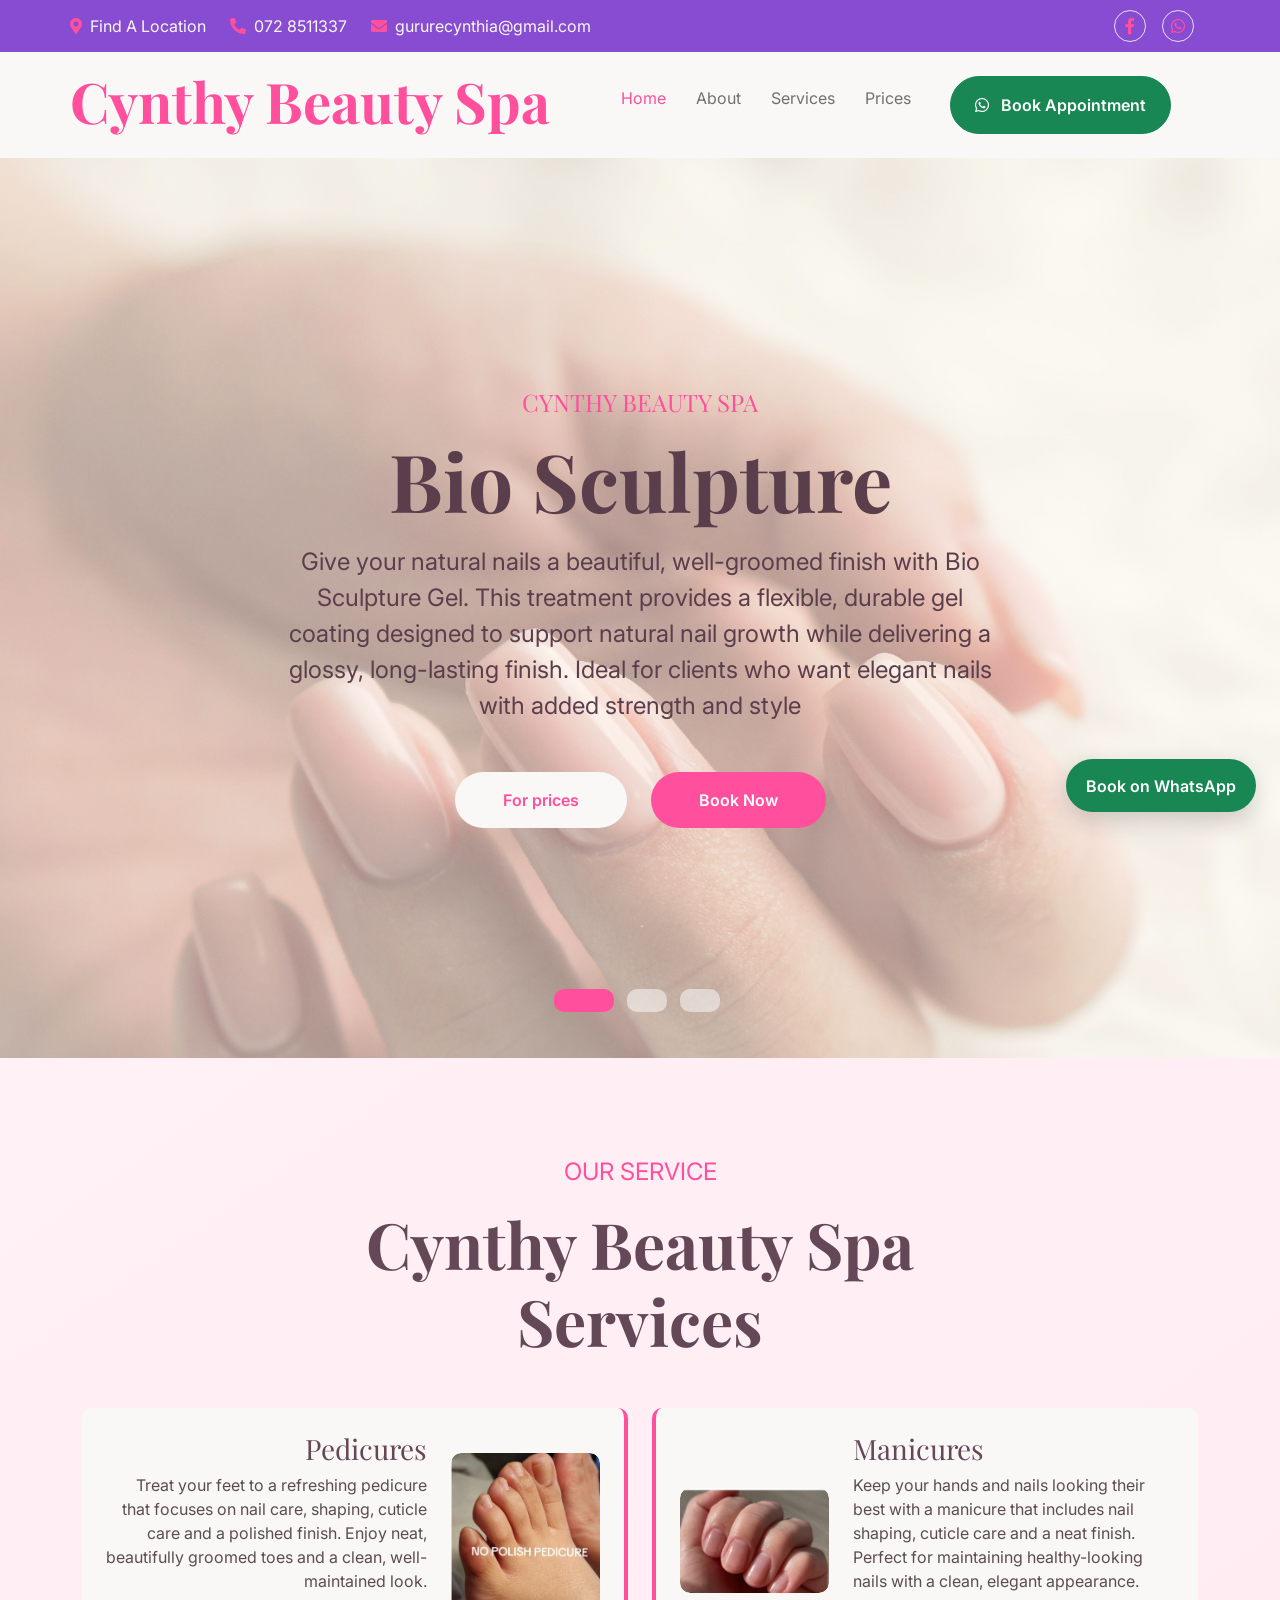
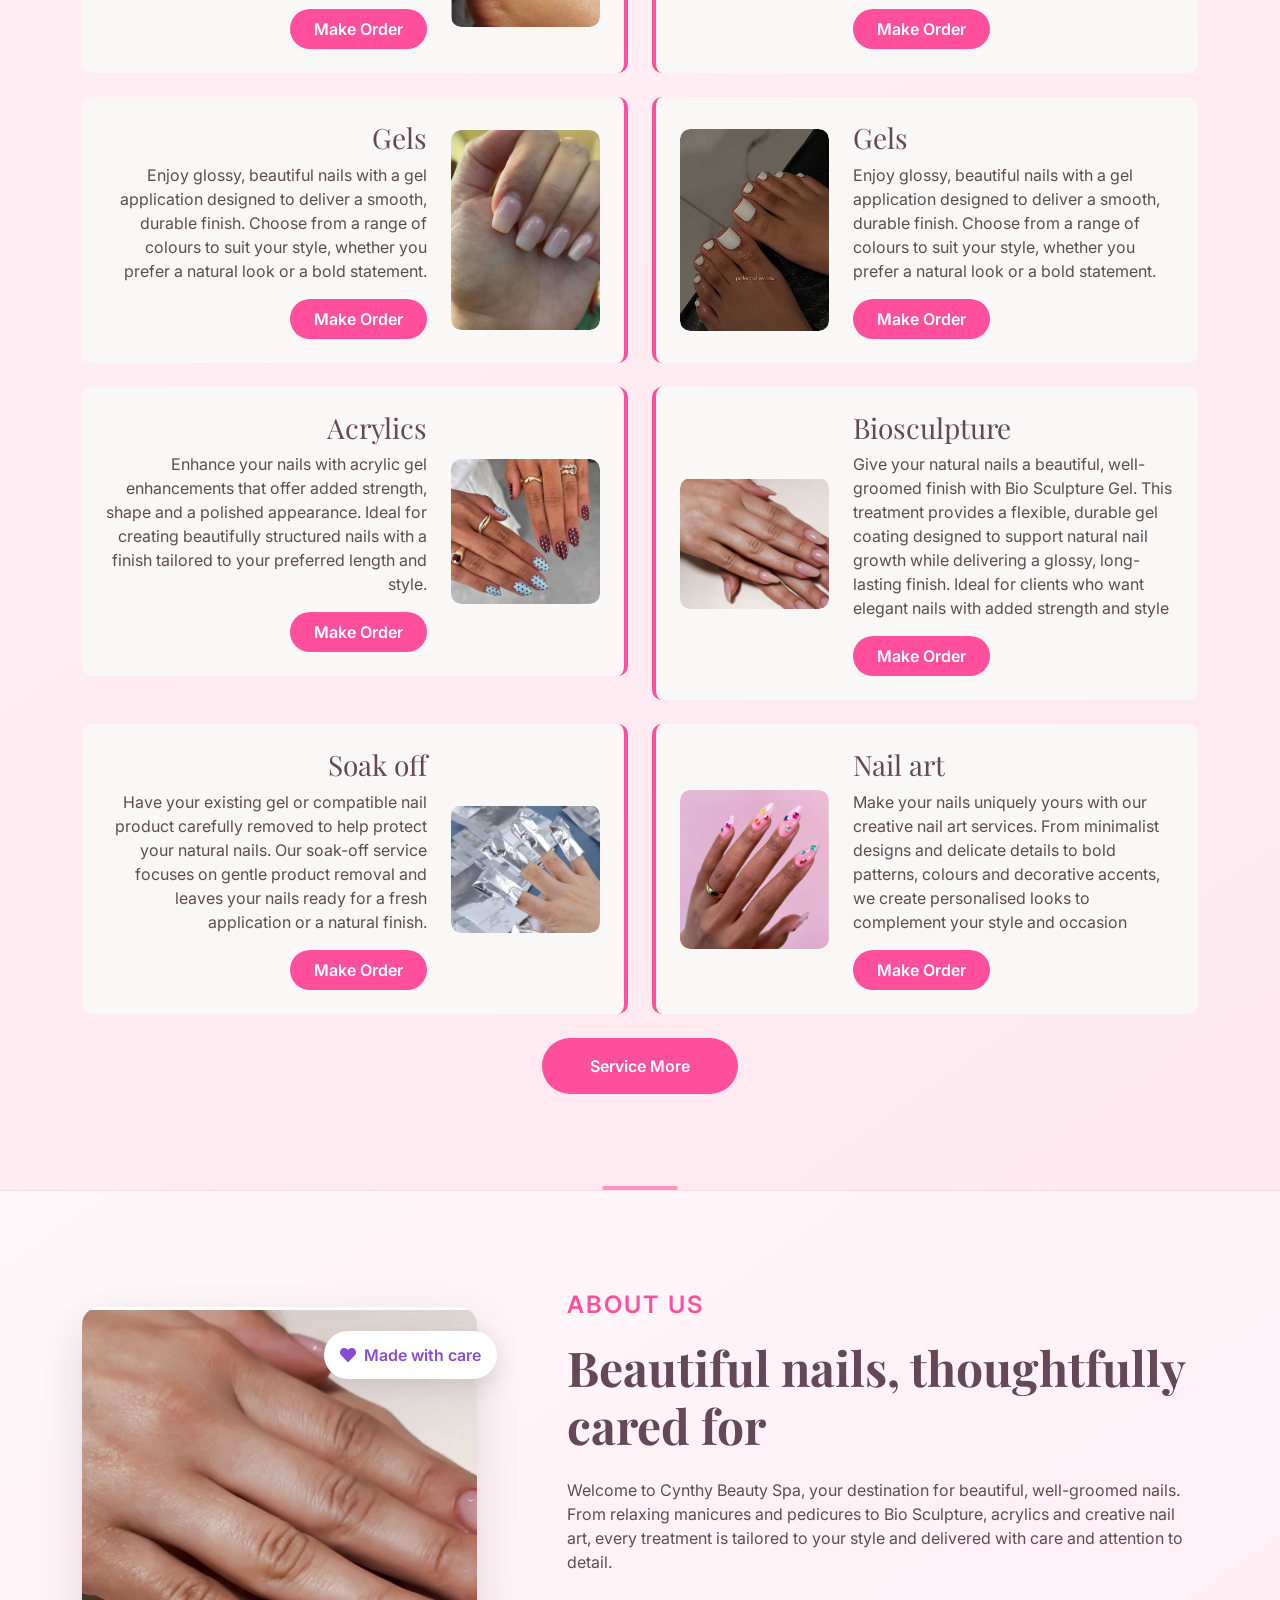
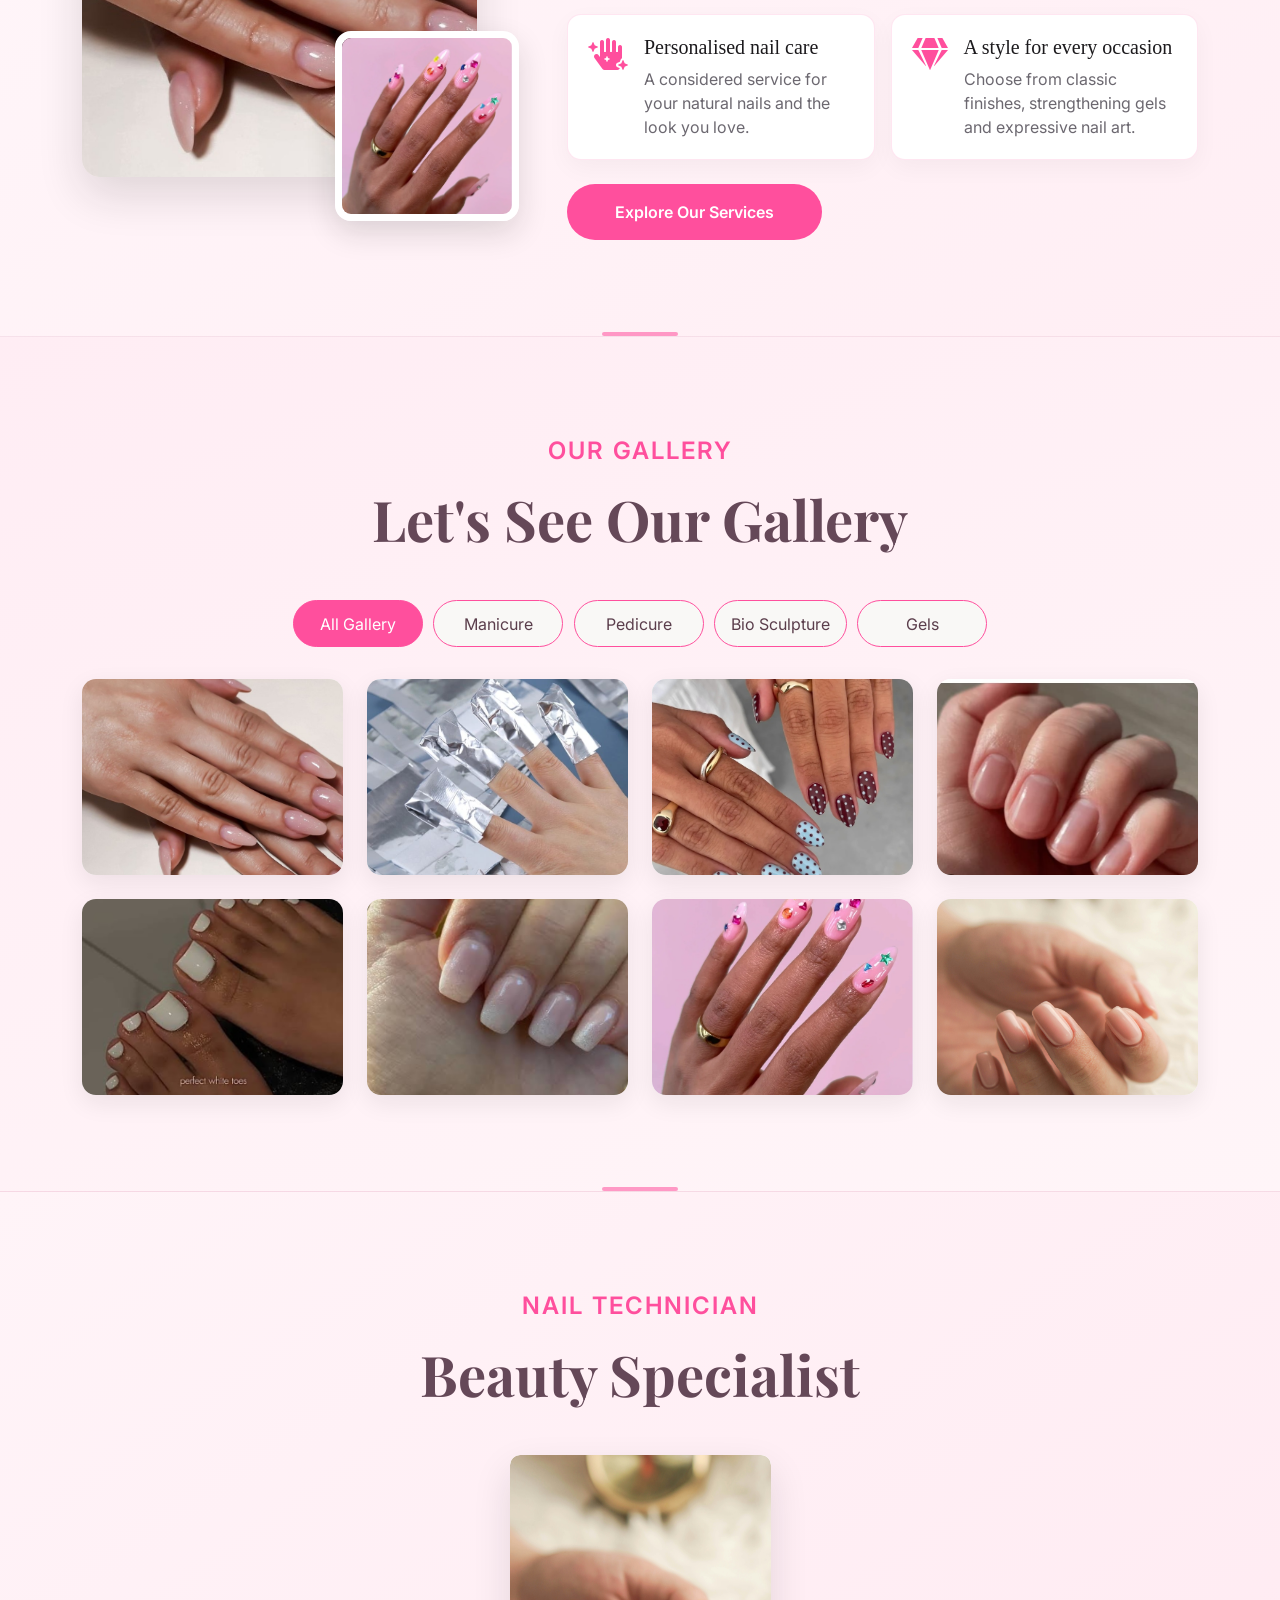
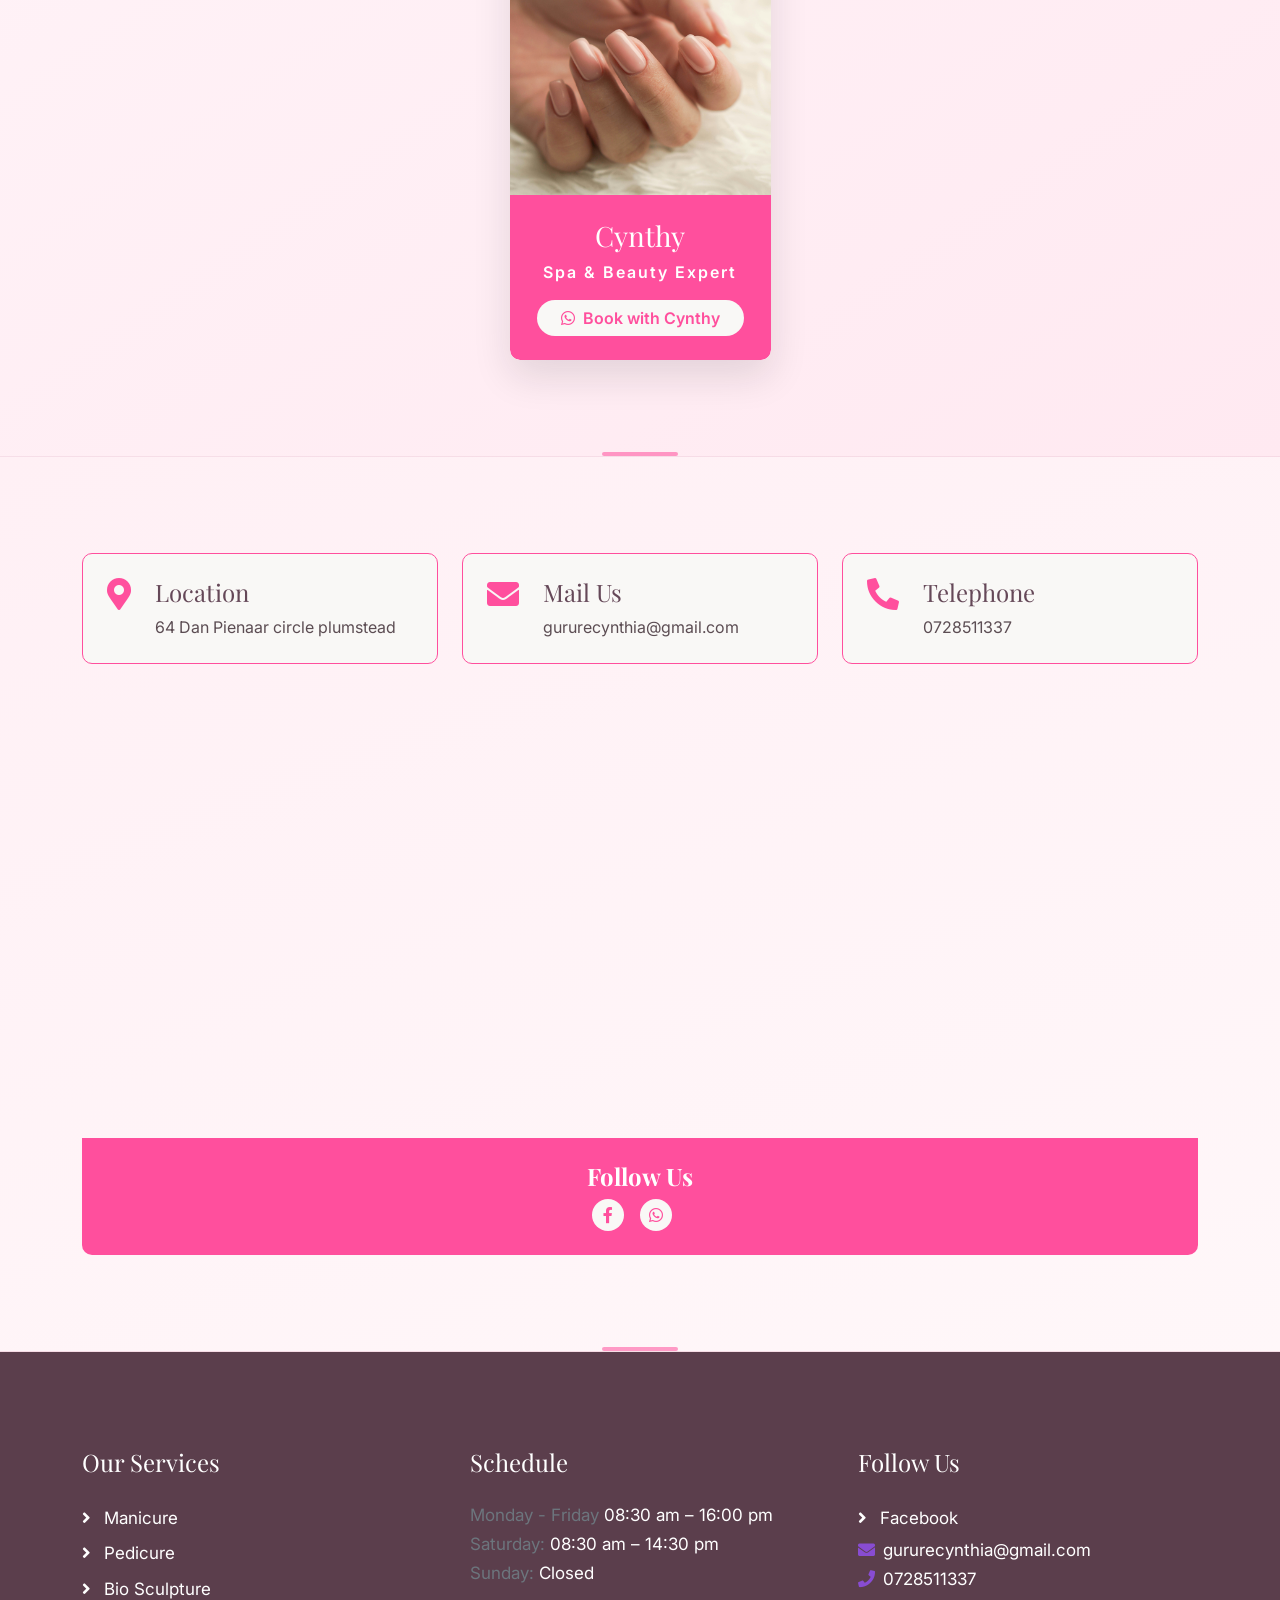
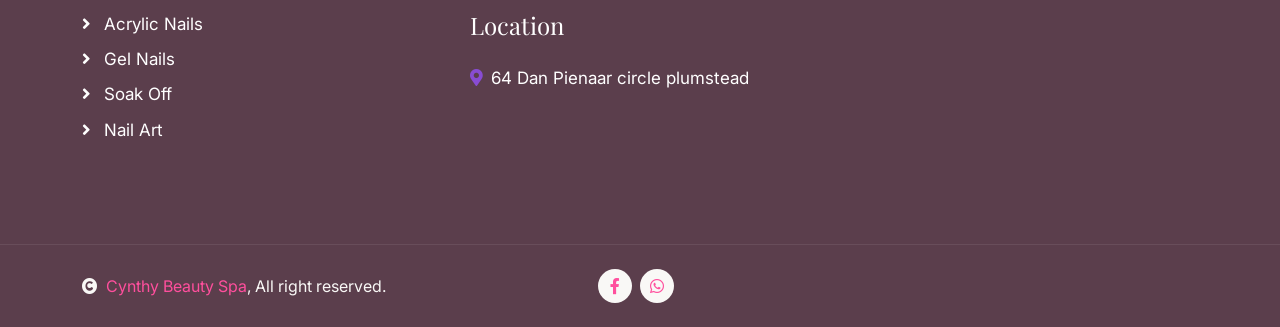
==== commit 3ad4c4b6: "Merge bra resolved" ====
--- a/index.html
+++ b/index.html
@@ -281,7 +281,7 @@
                                 <div class="col-8">
                                     <div class="services-content text-start">
                                         <h3>Gels</h3>
-                                        <p>  Enjoy gloss, beautiful nails with a gel application designed
+                                        <p>  Enjoy glossy, beautiful nails with a gel application designed
                                             to deliver a smooth, durable finish. Choose from a range of
                                             colours to suit your style, whether you prefer a natural look
                                             or a bold statement.</p>
